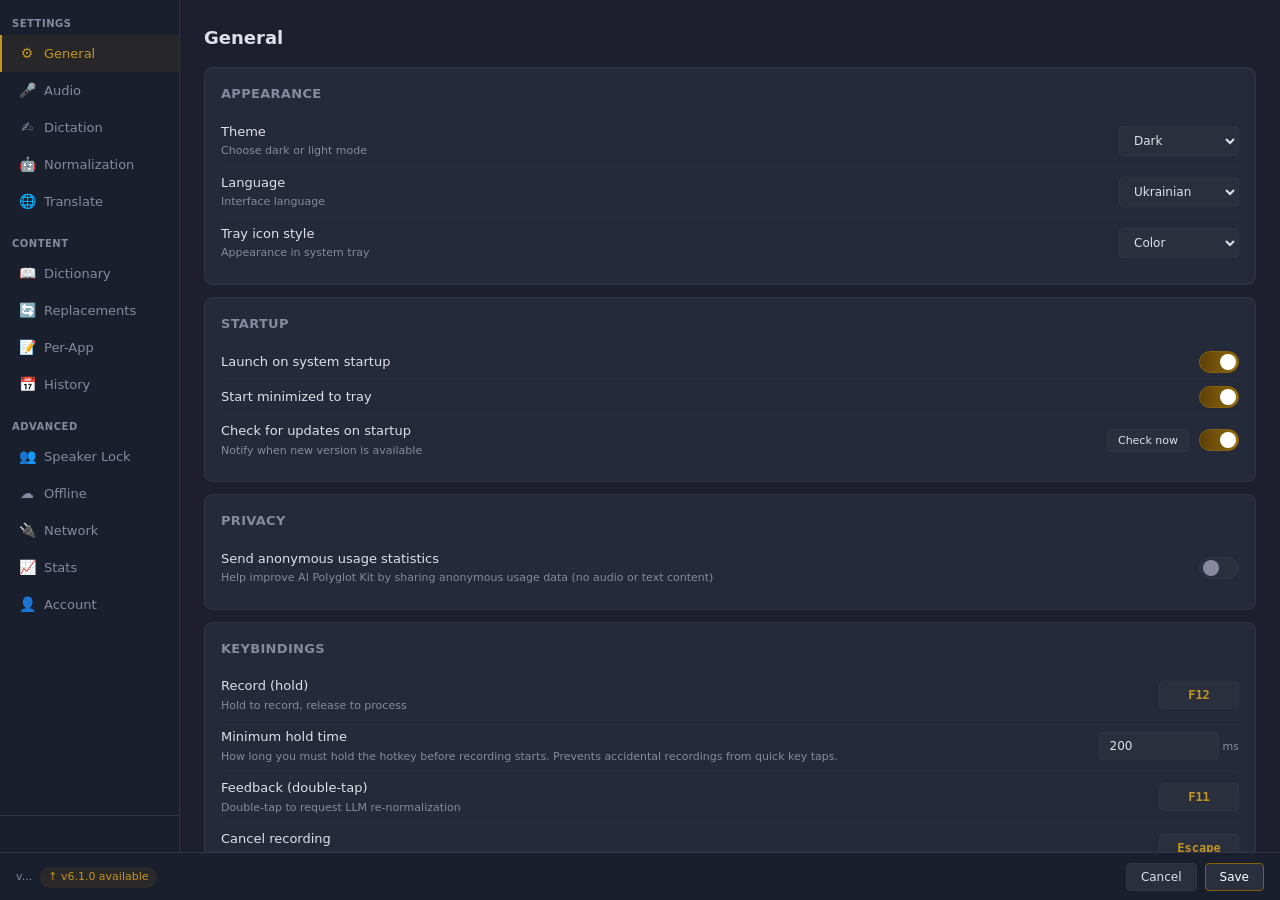
==== src/ui/web/index.html @ 506aab9a "fix: embed i18n translations directly in JS (no fetch needed) i18n-data.js loaded before app.js — tr" ====
<!DOCTYPE html>
<html lang="en" data-theme="dark">
<head>
<meta charset="UTF-8">
<meta name="viewport" content="width=device-width, initial-scale=1.0">
<title>AI Polyglot Kit v6.1 — Settings</title>
<link rel="stylesheet" href="css/styles.css">
</head>
<body>

<div id="app" class="window">
  <div class="main">
    <div class="sidebar">
      <div class="sidebar-section" data-i18n="nav.settings">Settings</div>
      <div class="sidebar-item active" data-page="general"><span class="sidebar-icon">&#9881;</span> <span data-i18n="nav.general">General</span></div>
      <div class="sidebar-item" data-page="audio"><span class="sidebar-icon">&#127908;</span> <span data-i18n="nav.audio">Audio</span></div>
      <div class="sidebar-item" data-page="dictation"><span class="sidebar-icon">&#9997;</span> <span data-i18n="nav.dictation">Dictation</span></div>
      <div class="sidebar-item" data-page="llm"><span class="sidebar-icon">&#129302;</span> <span data-i18n="nav.llm">Normalization</span></div>
      <div class="sidebar-item" data-page="translate"><span class="sidebar-icon">&#127760;</span> <span data-i18n="nav.translate">Translate</span></div>

      <div class="sidebar-section" data-i18n="nav.content">Content</div>
      <div class="sidebar-item" data-page="dictionary"><span class="sidebar-icon">&#128214;</span> <span data-i18n="nav.dictionary">Dictionary</span></div>
      <div class="sidebar-item" data-page="replacements"><span class="sidebar-icon">&#128260;</span> <span data-i18n="nav.replacements">Replacements</span></div>
      <div class="sidebar-item" data-page="instructions"><span class="sidebar-icon">&#128221;</span> <span data-i18n="nav.instructions">Per-App</span></div>
      <div class="sidebar-item" data-page="history"><span class="sidebar-icon">&#128197;</span> <span data-i18n="nav.history">History</span></div>

      <div class="sidebar-section" data-i18n="nav.advanced">Advanced</div>
      <div class="sidebar-item" data-page="speaker"><span class="sidebar-icon">&#128101;</span> <span data-i18n="nav.speaker">Speaker Lock</span></div>
      <div class="sidebar-item" data-page="offline"><span class="sidebar-icon">&#9729;</span> <span data-i18n="nav.offline">Offline</span></div>
      <div class="sidebar-item" data-page="network"><span class="sidebar-icon">&#128268;</span> <span data-i18n="nav.network">Network</span></div>
      <div class="sidebar-item" data-page="stats"><span class="sidebar-icon">&#128200;</span> <span data-i18n="nav.stats">Stats</span></div>
      <div class="sidebar-item" data-page="account"><span class="sidebar-icon">&#128100;</span> <span data-i18n="nav.account">Account</span></div>

      <div class="sidebar-bottom"></div>
    </div>

    <!-- ==================== GENERAL ==================== -->
    <div class="content active" id="page-general" data-page="general">
      <div class="page-title" data-i18n="page.general">General</div>
      <div class="card">
        <div class="card-title" data-i18n="general.appearance">Appearance</div>
        <div class="form-row">
          <div>
            <div class="form-label" data-i18n="general.theme">Theme</div>
            <div class="form-hint" data-i18n="general.theme.hint">Choose dark or light mode</div>
          </div>
          <select id="theme-select"><option value="dark" selected data-i18n="general.theme.dark">Dark</option><option value="light" data-i18n="general.theme.light">Light</option></select>
        </div>
        <div class="form-row">
          <div>
            <div class="form-label" data-i18n="general.language">Language</div>
            <div class="form-hint" data-i18n="general.language.hint">Interface language</div>
          </div>
          <select id="lang-select"><option value="en">English</option><option value="uk" selected>Ukrainian</option></select>
        </div>
        <div class="form-row">
          <div>
            <div class="form-label" data-i18n="general.trayIcon">Tray icon style</div>
            <div class="form-hint" data-i18n="general.trayIcon.hint">Appearance in system tray</div>
          </div>
          <select id="tray-style-select"><option selected data-i18n="general.trayIcon.color">Color</option><option data-i18n="general.trayIcon.mono">Monochrome</option></select>
        </div>
      </div>
      <div class="card">
        <div class="card-title" data-i18n="general.startup">Startup</div>
        <div class="form-row">
          <div class="form-label" data-i18n="general.autostart">Launch on system startup</div>
          <label class="toggle"><input type="checkbox" id="toggle-autostart" checked><span class="toggle-slider"></span></label>
        </div>
        <div class="form-row">
          <div class="form-label" data-i18n="general.startMinimized">Start minimized to tray</div>
          <label class="toggle"><input type="checkbox" id="toggle-start-minimized" checked><span class="toggle-slider"></span></label>
        </div>
        <div class="form-row">
          <div>
            <div class="form-label" data-i18n="general.checkUpdates">Check for updates on startup</div>
            <div class="form-hint" data-i18n="general.checkUpdates.hint">Notify when new version is available</div>
          </div>
          <div style="display:flex;align-items:center;gap:10px">
            <button class="btn btn-sm" id="btn-check-update-general" data-i18n="general.checkNow">Check now</button>
            <label class="toggle"><input type="checkbox" id="toggle-check-updates" checked><span class="toggle-slider"></span></label>
          </div>
        </div>
      </div>
      <div class="card">
        <div class="card-title" data-i18n="general.privacy">Privacy</div>
        <div class="form-row">
          <div>
            <div class="form-label" data-i18n="general.telemetry">Send anonymous usage statistics</div>
            <div class="form-hint" data-i18n="general.telemetry.hint">Help improve AI Polyglot Kit by sharing anonymous usage data (no audio or text content)</div>
          </div>
          <label class="toggle"><input type="checkbox" id="toggle-telemetry"><span class="toggle-slider"></span></label>
        </div>
      </div>
      <div class="card">
        <div class="card-title" data-i18n="general.keybindings">Keybindings</div>
        <div class="form-row">
          <div>
            <div class="form-label" data-i18n="general.hotkey.record">Record (hold)</div>
            <div class="form-hint" data-i18n="general.hotkey.record.hint">Hold to record, release to process</div>
          </div>
          <span class="hotkey-input" data-action="Record" id="hotkey-record">F12</span>
        </div>
        <div class="form-row">
          <div>
            <div class="form-label" data-i18n="general.hotkey.holdTime">Minimum hold time</div>
            <div class="form-hint" data-i18n="general.hotkey.holdTime.hint">How long you must hold the hotkey before recording starts. Prevents accidental recordings from quick key taps.</div>
          </div>
          <div style="display:flex;align-items:center;gap:4px">
            <input type="number" id="input-hold-time" value="200" min="50" max="500" step="50" style="width:70px">
            <span class="form-hint" data-i18n="unit.ms">ms</span>
          </div>
        </div>
        <div class="form-row">
          <div>
            <div class="form-label" data-i18n="general.hotkey.feedback">Feedback (double-tap)</div>
            <div class="form-hint" data-i18n="general.hotkey.feedback.hint">Double-tap to request LLM re-normalization</div>
          </div>
          <span class="hotkey-input" data-action="Feedback" id="hotkey-feedback">F11</span>
        </div>
        <div class="form-row">
          <div>
            <div class="form-label" data-i18n="general.hotkey.cancel">Cancel recording</div>
            <div class="form-hint" data-i18n="general.hotkey.cancel.hint">Abort current recording, discard audio</div>
          </div>
          <span class="hotkey-input" data-action="Cancel" id="hotkey-cancel">Escape</span>
        </div>
        <div class="form-row">
          <div>
            <div class="form-label" data-i18n="general.hotkey.pasteLast">Paste last transcript</div>
            <div class="form-hint" data-i18n="general.hotkey.pasteLast.hint">Insert last dictation at cursor</div>
          </div>
          <span class="hotkey-input" data-action="Paste Last" id="hotkey-paste-last">Ctrl+Shift+V</span>
        </div>
        <div class="form-row">
          <div>
            <div class="form-label" data-i18n="general.hotkey.translate">Translate (double-tap)</div>
            <div class="form-hint" data-i18n="general.hotkey.translate.hint">Double-tap to translate selected text or clipboard content</div>
          </div>
          <span class="hotkey-input" data-action="Translate" id="hotkey-translate">Ctrl+C</span>
        </div>
      </div>
      <div class="card">
        <div class="card-title" data-i18n="general.notifications">Notifications</div>
        <div class="form-row">
          <div class="form-label" data-i18n="general.soundFeedback">Show sound feedback on recognition</div>
          <label class="toggle"><input type="checkbox" id="toggle-sound-feedback" checked><span class="toggle-slider"></span></label>
        </div>
        <div class="form-row">
          <div class="form-label" data-i18n="general.showOverlay">Show recording overlay</div>
          <label class="toggle"><input type="checkbox" id="toggle-show-overlay" checked><span class="toggle-slider"></span></label>
        </div>
        <div class="form-row">
          <div>
            <div class="form-label" data-i18n="general.overlayPosition">Overlay position</div>
            <div class="form-hint" data-i18n="general.overlayPosition.hint">Where to show the recording pill</div>
          </div>
          <select id="overlay-position-select"><option data-i18n="general.overlay.topLeft">Top left</option><option data-i18n="general.overlay.topCenter">Top center</option><option selected data-i18n="general.overlay.topRight">Top right</option><option data-i18n="general.overlay.bottomLeft">Bottom left</option><option data-i18n="general.overlay.bottomCenter">Bottom center</option><option data-i18n="general.overlay.bottomRight">Bottom right</option></select>
        </div>
      </div>
    </div>

    <!-- ==================== AUDIO ==================== -->
    <div class="content" id="page-audio" data-page="audio">
      <div class="page-title" data-i18n="page.audio">Audio</div>
      <div class="card">
        <div class="card-title" data-i18n="audio.microphone">Microphone</div>
        <div class="form-row">
          <div>
            <div class="form-label" data-i18n="audio.inputDevice">Input Device</div>
            <div class="form-hint" data-i18n="audio.inputDevice.hint">Which microphone to use for voice dictation. If you have a USB headset or external mic, select it here for best quality. Built-in laptop mics work but may pick up more noise.</div>
          </div>
          <div style="display:flex;gap:8px;align-items:center;">
            <select id="mic-select" style="min-width:220px"><option>Jabra Link 370 (USB Audio)</option><option>Realtek HD Audio</option><option>Bluetooth Headset</option></select>
            <button class="btn btn-sm btn-primary" id="btn-test-mic"><span>&#9654;</span> <span class="btn-text" data-i18n="audio.test">Test</span></button>
            <button class="btn btn-sm" id="btn-refresh-mic" title="Refresh device list">&#8635;</button>
          </div>
        </div>
        <div class="rms-bar"><div class="rms-fill" id="rms-fill"></div></div>
        <div style="display:flex;justify-content:space-between;margin-top:4px">
          <span class="form-hint" data-i18n="audio.inputLevel.hint">Input level — speak normally, the bar should be in the middle range</span>
          <span class="form-hint" id="rms-db">-24 dB</span>
        </div>
        <div class="form-row" style="margin-top:8px">
          <div>
            <div class="form-label" data-i18n="audio.autoSwitch">Auto-switch to new devices</div>
            <div class="form-hint" data-i18n="audio.autoSwitch.hint">When you plug in a USB headset or connect Bluetooth headphones, automatically switch to them. Unplug — switch back to the previous device.</div>
          </div>
          <label class="toggle"><input type="checkbox" id="toggle-auto-switch" checked><span class="toggle-slider"></span></label>
        </div>
      </div>
      <div class="card">
        <div class="card-title" data-i18n="audio.backgroundAudio">Background Audio</div>
        <div class="form-row">
          <div>
            <div class="form-label" data-i18n="audio.ducking">Lower other apps during recording</div>
            <div class="form-hint" data-i18n="audio.ducking.hint">While you're dictating, automatically reduce volume of music, video calls, and other apps so your voice comes through cleaner. Volume returns to normal when you stop.</div>
          </div>
          <label class="toggle"><input type="checkbox" id="toggle-ducking"><span class="toggle-slider"></span></label>
        </div>
        <div class="form-row">
          <div>
            <div class="form-label" data-i18n="audio.duckingAmount">Reduction amount</div>
            <div class="form-hint" data-i18n="audio.duckingAmount.hint">How much to lower other apps' volume. 10% = barely noticeable, 80% = near silent. Choose what feels comfortable for you.</div>
          </div>
          <div style="display:flex;align-items:center;gap:8px">
            <input type="range" min="0" max="100" value="10" id="duck-slider">
            <span style="font-size:12px;color:var(--fg-secondary);min-width:30px" id="duck-value">10%</span>
          </div>
        </div>
      </div>
      <div class="card">
        <div class="card-title" data-i18n="audio.recording">Recording</div>
        <div class="form-row">
          <div>
            <div class="form-label" data-i18n="audio.quality">Audio quality</div>
            <div class="form-hint" data-i18n="audio.quality.hint">16 kHz is sufficient for speech recognition and uses less bandwidth. 48 kHz is studio quality — only needed if you plan to save recordings for other purposes.</div>
          </div>
          <select id="audio-quality-select"><option selected data-i18n="audio.quality.16k">16000 Hz (speech, recommended)</option><option data-i18n="audio.quality.48k">48000 Hz (high quality)</option></select>
        </div>
        <div class="form-row">
          <div>
            <div class="form-label" data-i18n="audio.saveRecordings">Save recordings</div>
            <div class="form-hint" data-i18n="audio.saveRecordings.hint">Keep audio files after recognition. Useful for debugging, training, or comparing what you said vs what was recognized.</div>
          </div>
          <label class="toggle"><input type="checkbox" id="toggle-save-recordings"><span class="toggle-slider"></span></label>
        </div>
        <div class="form-row">
          <div>
            <div class="form-label" data-i18n="audio.saveLocation">Save location</div>
            <div class="form-hint" data-i18n="audio.saveLocation.hint">Where to store recorded audio files</div>
          </div>
          <div style="display:flex;gap:8px;align-items:center">
            <input type="text" id="input-save-path" value="%APPDATA%\AI Polyglot Kit\recordings" style="min-width:250px" disabled>
            <button class="btn btn-sm" id="btn-browse-save" data-i18n="audio.browse">Browse</button>
          </div>
        </div>
        <div class="form-row">
          <div>
            <div class="form-label" data-i18n="audio.autoDelete">Auto-delete after</div>
            <div class="form-hint" data-i18n="audio.autoDelete.hint">Automatically remove old recordings to save disk space</div>
          </div>
          <select id="auto-delete-select"><option data-i18n="audio.autoDelete.never">Never</option><option data-i18n="audio.autoDelete.7d">7 days</option><option selected data-i18n="audio.autoDelete.30d">30 days</option><option data-i18n="audio.autoDelete.90d">90 days</option></select>
        </div>
      </div>
    </div>

    <!-- ==================== LLM ==================== -->
    <div class="content" id="page-llm" data-page="llm">
      <div class="page-title" data-i18n="page.llm">Text Normalization via LLM</div>
      <div class="card">
        <div class="card-title" data-i18n="llm.onlineProviders">Online Providers</div>
        <div class="form-hint" style="margin-bottom:4px" data-i18n="llm.onlineProviders.hint">Three providers in priority order. If #1 is unavailable, falls back to #2, then #3.</div>
        <div style="margin-bottom:12px"><a href="#" class="form-hint" style="color:var(--accent-highlight);text-decoration:underline;cursor:pointer;font-size:12px" data-open="modal-help-providers" data-i18n="llm.recommendedLink">Recommended services (GitHub README)</a></div>
      </div>
      <div class="card" style="border-left:3px solid var(--accent-highlight)">
        <div class="card-title" style="display:flex;align-items:center;gap:8px"><span class="badge" style="background:var(--accent-highlight);color:#000;font-size:10px;padding:2px 6px">1</span> <span class="form-label" style="font-size:inherit;margin:0;font-weight:inherit" data-i18n="provider">Provider</span></div>
        <div class="form-row">
          <div class="form-label" data-i18n="provider">Provider</div>
          <select id="llm-provider-1"><option selected>Groq</option><option>OpenAI</option><option>Anthropic</option><option>OpenRouter</option></select>
        </div>
        <div class="form-row">
          <div class="form-label" data-i18n="apiKey">API Key</div>
          <div style="display:flex;gap:8px;align-items:center">
            <input type="password" id="llm-key-1" value="gsk_xxxxxxxxxxxxxxxxxxxx" style="min-width:200px" class="api-key-field">
            <button class="btn btn-sm btn-toggle-key">&#128065;</button>
            <span class="badge badge-success" data-i18n="badge.valid">Valid</span>
          </div>
        </div>
        <div class="form-row">
          <div class="form-label" data-i18n="model">Model</div>
          <select id="llm-model-1"><option selected>llama-3.3-70b-versatile</option><option>llama-3.1-8b-instant</option><option>llama-3.2-3b-preview</option><option>mixtral-8x7b-32768</option></select>
        </div>
      </div>
      <div class="card" style="border-left:3px solid var(--fg-secondary)">
        <div class="card-title" style="display:flex;align-items:center;gap:8px"><span class="badge" style="background:var(--fg-secondary);color:#000;font-size:10px;padding:2px 6px">2</span> <span class="form-label" style="font-size:inherit;margin:0;font-weight:inherit" data-i18n="provider">Provider</span></div>
        <div class="form-row">
          <div class="form-label" data-i18n="provider">Provider</div>
          <select id="llm-provider-2"><option>Groq</option><option selected>OpenAI</option><option>Anthropic</option><option>OpenRouter</option></select>
        </div>
        <div class="form-row">
          <div class="form-label" data-i18n="apiKey">API Key</div>
          <div style="display:flex;gap:8px;align-items:center">
            <input type="password" id="llm-key-2" placeholder="sk-..." style="min-width:200px" class="api-key-field">
            <button class="btn btn-sm btn-toggle-key">&#128065;</button>
            <span class="badge badge-warning" data-i18n="badge.notSet">Not set</span>
          </div>
        </div>
      </div>
      <div class="card" style="border-left:3px solid var(--fg-secondary)">
        <div class="card-title" style="display:flex;align-items:center;gap:8px"><span class="badge" style="background:var(--fg-secondary);color:#000;font-size:10px;padding:2px 6px">3</span> <span class="form-label" style="font-size:inherit;margin:0;font-weight:inherit" data-i18n="provider">Provider</span></div>
        <div class="form-row">
          <div class="form-label" data-i18n="provider">Provider</div>
          <select id="llm-provider-3"><option>Groq</option><option>OpenAI</option><option selected>Anthropic</option><option>OpenRouter</option></select>
        </div>
        <div class="form-row">
          <div class="form-label" data-i18n="apiKey">API Key</div>
          <div style="display:flex;gap:8px;align-items:center">
            <input type="password" id="llm-key-3" placeholder="sk-ant-..." style="min-width:200px" class="api-key-field">
            <button class="btn btn-sm btn-toggle-key">&#128065;</button>
            <span class="badge badge-warning" data-i18n="badge.notSet">Not set</span>
          </div>
        </div>
      </div>
      <div class="card">
        <div class="card-title" data-i18n="llm.settings">LLM Settings</div>
        <div class="form-row">
          <div>
            <div class="form-label" data-i18n="llm.temperature">Temperature</div>
            <div class="form-hint" data-i18n="llm.temperature.hint">Lower = more consistent, higher = more creative</div>
          </div>
          <div style="display:flex;align-items:center;gap:8px">
            <input type="range" min="0" max="100" value="30" id="temp-slider">
            <span style="font-size:12px;color:var(--fg-secondary);min-width:30px" id="temp-value">0.3</span>
          </div>
        </div>
        <div class="form-row">
          <div>
            <div class="form-label" data-i18n="llm.maxTokens">Max tokens</div>
            <div class="form-hint" data-i18n="llm.maxTokens.hint">Maximum output length</div>
          </div>
          <input type="number" id="llm-max-tokens" value="1024" min="128" max="4096" step="128" style="min-width:80px">
        </div>
      </div>
      <div class="banner banner-warning" style="display:flex;gap:4px"><span>&#9888;</span><span class="form-hint" style="color:inherit;margin:0;font-size:inherit" data-i18n="llm.offlineWarning">No offline LLM model downloaded. Go to Settings → Offline to detect your system and download a model.</span></div>
      <div class="card" id="card-llm-offline" style="opacity:0.45;pointer-events:none">
        <div class="card-title" data-i18n="llm.offlineProvider">Offline Provider</div>
        <div class="form-hint" style="margin-bottom:12px" data-i18n="llm.offlineProvider.hint">Built-in lightweight model for text normalization without internet. Runs on CPU via llama.cpp (GGUF Q4 quantization).</div>
        <div class="form-row">
          <div class="form-label" data-i18n="model">Model</div>
          <select id="llm-offline-model"><option selected>Qwen2.5-1.5B (Q4, ~900 MB)</option><option>Qwen2.5-0.5B (Q4, ~400 MB)</option><option>SmolLM2-360M (Q4, ~250 MB)</option></select>
        </div>
        <div class="form-row">
          <div>
            <div class="form-label" data-i18n="llm.temperature">Temperature</div>
            <div class="form-hint" data-i18n="llm.offlineTemp.hint">Lower = more predictable normalization</div>
          </div>
          <div style="display:flex;align-items:center;gap:8px">
            <input type="range" min="0" max="100" value="10" id="llm-offline-temp-slider" style="width:120px">
            <span style="font-size:12px;color:var(--fg-secondary);min-width:30px" id="llm-offline-temp-value">0.1</span>
          </div>
        </div>
      </div>
      <div class="card">
        <div class="card-title" data-i18n="llm.features">Normalization Features</div>
        <div class="form-row">
          <div class="form-label" data-i18n="llm.enableNorm">Enable LLM text normalization</div>
          <label class="toggle"><input type="checkbox" id="toggle-llm-enable" checked><span class="toggle-slider"></span></label>
        </div>
        <div class="form-row">
          <div class="form-label" data-i18n="llm.addPunctuation">Add punctuation</div>
          <label class="toggle"><input type="checkbox" id="toggle-llm-punctuation" checked><span class="toggle-slider"></span></label>
        </div>
        <div class="form-row">
          <div class="form-label" data-i18n="llm.fixGrammar">Fix grammar</div>
          <label class="toggle"><input type="checkbox" id="toggle-llm-grammar" checked><span class="toggle-slider"></span></label>
        </div>
        <div class="form-row">
          <div class="form-label" data-i18n="llm.fixTerminology">Fix terminology</div>
          <label class="toggle"><input type="checkbox" id="toggle-llm-terminology" checked><span class="toggle-slider"></span></label>
        </div>
        <div class="form-row">
          <div class="form-label" data-i18n="llm.capitalize">Capitalize sentences</div>
          <label class="toggle"><input type="checkbox" id="toggle-llm-capitalize" checked><span class="toggle-slider"></span></label>
        </div>
        <div class="form-row">
          <div>
            <div class="form-label" data-i18n="llm.numberFormat">Number formatting</div>
            <div class="form-hint" data-i18n="llm.numberFormat.hint">Convert "twenty three" to "23"</div>
          </div>
          <label class="toggle"><input type="checkbox" id="toggle-llm-numbers" checked><span class="toggle-slider"></span></label>
        </div>
      </div>
      <div class="card">
        <div class="card-title" data-i18n="llm.feedbackLoop">Feedback Loop</div>
        <div class="form-row">
          <div>
            <div class="form-label" data-i18n="llm.feedbackMode">Feedback mode</div>
            <div class="form-hint" data-i18n="llm.feedbackMode.hint">What happens when you double-tap feedback key</div>
          </div>
          <select id="feedback-mode-select"><option selected data-i18n="llm.feedback.renorm">Re-normalize with stronger corrections</option><option data-i18n="llm.feedback.resend">Re-send to STT with different model</option><option data-i18n="llm.feedback.dialog">Show correction dialog</option></select>
        </div>
      </div>
    </div>

    <!-- ==================== DICTATION ==================== -->
    <div class="content" id="page-dictation" data-page="dictation">
      <div class="page-title" data-i18n="page.dictation">Dictation — Speech-to-Text</div>
      <div class="card">
        <div class="card-title" data-i18n="dictation.recMode">Recognition Mode</div>
        <div class="form-hint" style="margin-bottom:12px" data-i18n="dictation.recMode.hint">How the app recognizes your speech. Fallback mode tries online first, switches to offline automatically if unavailable or out of tokens.</div>
        <div style="display:flex;gap:8px">
          <label style="flex:1;display:flex;align-items:center;gap:8px;padding:10px 12px;background:var(--bg-input);border:2px solid var(--border);border-radius:var(--radius-card);opacity:0.45;cursor:not-allowed" title="Download offline models first (Settings → Offline)">
            <input type="radio" name="rec-mode" value="fallback" disabled> <div><div class="form-label" style="font-size:13px;margin:0" data-i18n="dictation.mode.fallback">Fallback</div><div class="form-hint" style="font-size:11px" data-i18n="dictation.mode.fallback.hint">Uses cloud, switches to offline if no internet or tokens run out</div></div>
          </label>
          <label style="flex:1;display:flex;align-items:center;gap:8px;padding:10px 12px;background:var(--bg-input);border:2px solid var(--accent-highlight);border-radius:var(--radius-card);cursor:pointer">
            <input type="radio" name="rec-mode" value="online" checked> <div><div class="form-label" style="font-size:13px;margin:0" data-i18n="dictation.mode.online">Online only</div><div class="form-hint" style="font-size:11px" data-i18n="dictation.mode.online.hint">Cloud API, best quality</div></div>
          </label>
          <label style="flex:1;display:flex;align-items:center;gap:8px;padding:10px 12px;background:var(--bg-input);border:2px solid var(--border);border-radius:var(--radius-card);opacity:0.45;cursor:not-allowed" title="Download offline models first (Settings → Offline)">
            <input type="radio" name="rec-mode" value="offline" disabled> <div><div class="form-label" style="font-size:13px;margin:0" data-i18n="dictation.mode.offline">Offline only</div><div class="form-hint" style="font-size:11px" data-i18n="dictation.mode.offline.hint">Built-in model, no internet needed</div></div>
          </label>
        </div>
        <div style="margin-top:8px;color:var(--warning);display:flex;gap:4px;font-size:12px"><span>&#9888;</span><span class="form-hint" style="color:inherit;margin:0" data-i18n="dictation.offlineWarning">Fallback and Offline modes require offline models. Download them in Settings → Offline.</span></div>
      </div>
      <div class="card">
        <div class="card-title" data-i18n="dictation.onlineProviders">Online Providers</div>
        <div class="form-hint" style="margin-bottom:4px" data-i18n="dictation.onlineProviders.hint">Three providers in priority order. If #1 is unavailable or out of tokens, falls back to #2, then #3.</div>
        <div style="margin-bottom:12px"><a href="#" class="form-hint" style="color:var(--accent-highlight);text-decoration:underline;cursor:pointer;font-size:12px" data-open="modal-help-providers" data-i18n="dictation.recommendedLink">Recommended services (GitHub README)</a></div>
        <div class="form-row" style="align-items:flex-start">
          <div>
            <div class="form-label" data-i18n="dictation.languages">Languages</div>
            <div class="form-hint" data-i18n="dictation.languages.hint">Select languages you speak. Multiple languages improve recognition accuracy when switching between them.</div>
          </div>
          <div style="display:flex;flex-wrap:wrap;gap:6px 12px" id="stt-languages">
            <label style="display:flex;align-items:center;gap:4px;font-size:12px;cursor:pointer"><input type="checkbox" checked> Українська</label>
            <label style="display:flex;align-items:center;gap:4px;font-size:12px;cursor:pointer"><input type="checkbox" checked> English</label>
            <label style="display:flex;align-items:center;gap:4px;font-size:12px;cursor:pointer"><input type="checkbox"> Русский</label>
            <label style="display:flex;align-items:center;gap:4px;font-size:12px;cursor:pointer"><input type="checkbox"> Deutsch</label>
            <label style="display:flex;align-items:center;gap:4px;font-size:12px;cursor:pointer"><input type="checkbox"> Français</label>
            <label style="display:flex;align-items:center;gap:4px;font-size:12px;cursor:pointer"><input type="checkbox"> Español</label>
            <label style="display:flex;align-items:center;gap:4px;font-size:12px;cursor:pointer"><input type="checkbox"> Polski</label>
          </div>
        </div>
      </div>
      <div class="card" style="border-left:3px solid var(--accent-highlight)">
        <div class="card-title" style="display:flex;align-items:center;gap:8px"><span class="badge" style="background:var(--accent-highlight);color:#000;font-size:10px;padding:2px 6px">1</span> <span class="form-label" style="font-size:inherit;margin:0;font-weight:inherit" data-i18n="provider">Provider</span></div>
        <div class="form-row">
          <div class="form-label" data-i18n="provider">Provider</div>
          <select id="stt-provider-1"><option selected>AssemblyAI</option><option>Deepgram</option><option>OpenAI</option><option>Google Cloud STT</option><option>Groq</option></select>
        </div>
        <div class="form-row">
          <div class="form-label" data-i18n="apiKey">API Key</div>
          <div style="display:flex;gap:8px;align-items:center">
            <input type="password" id="stt-key-1" value="gsk_xxxxxxxxxxxxxxxxxxxx" style="min-width:200px" class="api-key-field">
            <button class="btn btn-sm btn-toggle-key">&#128065;</button>
            <span class="badge badge-success" data-i18n="badge.valid">Valid</span>
          </div>
        </div>
        <div class="form-row">
          <div>
            <div class="form-label" data-i18n="baseUrl">Base URL</div>
            <div class="form-hint" data-i18n="baseUrl.hint">Override for self-hosted or proxy endpoints</div>
          </div>
          <input type="url" id="stt-url-1" placeholder="https://api.groq.com/openai/v1" style="min-width:240px">
        </div>
        <div class="form-row">
          <div class="form-label" data-i18n="model">Model</div>
          <select id="stt-model-1"><option selected>whisper-large-v3-turbo</option><option>whisper-large-v3</option><option>distil-whisper-large-v3-en</option></select>
        </div>
      </div>
      <div class="card" style="border-left:3px solid var(--fg-secondary)">
        <div class="card-title" style="display:flex;align-items:center;gap:8px"><span class="badge" style="background:var(--fg-secondary);color:#000;font-size:10px;padding:2px 6px">2</span> <span class="form-label" style="font-size:inherit;margin:0;font-weight:inherit" data-i18n="provider">Provider</span></div>
        <div class="form-row">
          <div class="form-label" data-i18n="provider">Provider</div>
          <select id="stt-provider-2"><option>AssemblyAI</option><option selected>Deepgram</option><option>OpenAI</option><option>Google Cloud STT</option><option>Groq</option></select>
        </div>
        <div class="form-row">
          <div class="form-label" data-i18n="apiKey">API Key</div>
          <div style="display:flex;gap:8px;align-items:center">
            <input type="password" id="stt-key-2" placeholder="sk-..." style="min-width:200px" class="api-key-field">
            <button class="btn btn-sm btn-toggle-key">&#128065;</button>
            <span class="badge badge-warning" data-i18n="badge.notSet">Not set</span>
          </div>
        </div>
        <div class="form-row">
          <div>
            <div class="form-label" data-i18n="baseUrl">Base URL</div>
            <div class="form-hint" data-i18n="baseUrl.hint">Override for self-hosted or proxy endpoints</div>
          </div>
          <input type="url" id="stt-url-2" placeholder="https://api.openai.com/v1" style="min-width:240px">
        </div>
        <div class="form-row">
          <div class="form-label" data-i18n="model">Model</div>
          <select id="stt-model-2"><option selected>whisper-1</option></select>
        </div>
      </div>
      <div class="card" style="border-left:3px solid var(--fg-secondary)">
        <div class="card-title" style="display:flex;align-items:center;gap:8px"><span class="badge" style="background:var(--fg-secondary);color:#000;font-size:10px;padding:2px 6px">3</span> <span class="form-label" style="font-size:inherit;margin:0;font-weight:inherit" data-i18n="provider">Provider</span></div>
        <div class="form-row">
          <div class="form-label" data-i18n="provider">Provider</div>
          <select id="stt-provider-3"><option>AssemblyAI</option><option>Deepgram</option><option selected>OpenAI</option><option>Google Cloud STT</option><option>Groq</option></select>
        </div>
        <div class="form-row">
          <div class="form-label" data-i18n="apiKey">API Key</div>
          <div style="display:flex;gap:8px;align-items:center">
            <input type="password" id="stt-key-3" placeholder="Enter key..." style="min-width:200px" class="api-key-field">
            <button class="btn btn-sm btn-toggle-key">&#128065;</button>
            <span class="badge badge-warning" data-i18n="badge.notSet">Not set</span>
          </div>
        </div>
        <div class="form-row">
          <div>
            <div class="form-label" data-i18n="baseUrl">Base URL</div>
            <div class="form-hint" data-i18n="baseUrl.hint">Override for self-hosted or proxy endpoints</div>
          </div>
          <input type="url" id="stt-url-3" placeholder="https://api.deepgram.com/v1" style="min-width:240px">
        </div>
        <div class="form-row">
          <div class="form-label" data-i18n="model">Model</div>
          <select id="stt-model-3"><option selected>nova-2</option></select>
        </div>
      </div>
      <div class="banner banner-warning" style="display:flex;gap:4px"><span>&#9888;</span><span class="form-hint" style="color:inherit;margin:0;font-size:inherit" data-i18n="dictation.offlineSTTWarning">No offline STT model downloaded. Go to Settings → Offline to detect your system and download a model.</span></div>
      <div class="card" id="card-stt-offline" style="opacity:0.45;pointer-events:none">
        <div class="card-title" data-i18n="dictation.offlineProvider">Offline Provider</div>
        <div class="form-hint" style="margin-bottom:12px" data-i18n="dictation.offlineProvider.hint">Built-in Whisper Large V3 Turbo model (809M parameters). Optimized for CPU with int8 quantization via CTranslate2. No internet required.</div>
        <div class="form-row" style="align-items:flex-start">
          <div>
            <div class="form-label" data-i18n="dictation.languages">Languages</div>
            <div class="form-hint" data-i18n="dictation.offlineLanguages.hint">Same as online providers. Multiple languages help when you switch between them mid-speech.</div>
          </div>
          <div style="display:flex;flex-wrap:wrap;gap:6px 12px" id="stt-offline-languages">
            <label style="display:flex;align-items:center;gap:4px;font-size:12px;cursor:pointer"><input type="checkbox" checked> Українська</label>
            <label style="display:flex;align-items:center;gap:4px;font-size:12px;cursor:pointer"><input type="checkbox" checked> English</label>
            <label style="display:flex;align-items:center;gap:4px;font-size:12px;cursor:pointer"><input type="checkbox"> Русский</label>
            <label style="display:flex;align-items:center;gap:4px;font-size:12px;cursor:pointer"><input type="checkbox"> Deutsch</label>
            <label style="display:flex;align-items:center;gap:4px;font-size:12px;cursor:pointer"><input type="checkbox"> Français</label>
            <label style="display:flex;align-items:center;gap:4px;font-size:12px;cursor:pointer"><input type="checkbox"> Español</label>
            <label style="display:flex;align-items:center;gap:4px;font-size:12px;cursor:pointer"><input type="checkbox"> Polski</label>
          </div>
        </div>
        <div class="form-row">
          <div>
            <div class="form-label" data-i18n="dictation.cpuUsage">CPU usage</div>
            <div class="form-hint" data-i18n="dictation.cpuUsage.hint">How much of your processor to dedicate to speech recognition</div>
          </div>
          <div style="display:flex;flex-direction:column;gap:4px;min-width:200px">
            <div style="display:flex;align-items:center;gap:8px">
              <input type="range" min="0" max="4" value="4" id="cpu-slider" style="width:160px">
              <span class="form-label" style="font-size:12px;margin:0;min-width:90px" id="cpu-value" data-i18n="slider.maximum">Maximum</span>
            </div>
            <div style="display:flex;justify-content:space-between;font-size:9px;color:var(--fg-secondary);padding:0 2px;width:160px">
              <span class="form-hint" style="font-size:inherit;margin:0" data-i18n="slider.low">Low</span><span class="form-hint" style="font-size:inherit;margin:0" data-i18n="slider.fullPower">Full power</span>
            </div>
          </div>
        </div>
        <div class="form-row">
          <div>
            <div class="form-label" data-i18n="dictation.accuracy">Recognition accuracy</div>
            <div class="form-hint" data-i18n="dictation.accuracy.hint">Higher accuracy takes more time. "Good" is enough for most cases.</div>
          </div>
          <div style="display:flex;flex-direction:column;gap:4px;min-width:200px">
            <div style="display:flex;align-items:center;gap:8px">
              <input type="range" min="0" max="4" value="2" id="beam-slider" style="width:160px">
              <span class="form-label" style="font-size:12px;margin:0;min-width:90px" id="beam-value" data-i18n="slider.good">Good</span>
            </div>
            <div style="display:flex;justify-content:space-between;font-size:9px;color:var(--fg-secondary);padding:0 2px;width:160px">
              <span class="form-hint" style="font-size:inherit;margin:0" data-i18n="slider.fast">Fast</span><span class="form-hint" style="font-size:inherit;margin:0" data-i18n="slider.best">Best</span>
            </div>
          </div>
        </div>
        <div class="form-row">
          <div>
            <div class="form-label" data-i18n="dictation.creativity">Creativity</div>
            <div class="form-hint" data-i18n="dictation.creativity.hint">Low = stable, predictable results. Increase if the model struggles with accents or unusual speech.</div>
          </div>
          <div style="display:flex;flex-direction:column;gap:4px;min-width:200px">
            <div style="display:flex;align-items:center;gap:8px">
              <input type="range" min="0" max="4" value="1" id="whisper-temp-slider" style="width:160px">
              <span class="form-label" style="font-size:12px;margin:0;min-width:90px" id="whisper-temp-value" data-i18n="slider.low">Low</span>
            </div>
            <div style="display:flex;justify-content:space-between;font-size:9px;color:var(--fg-secondary);padding:0 2px;width:160px">
              <span class="form-hint" style="font-size:inherit;margin:0" data-i18n="slider.stable">Stable</span><span class="form-hint" style="font-size:inherit;margin:0" data-i18n="slider.creative">Creative</span>
            </div>
          </div>
        </div>
      </div>
      <div class="card">
        <div class="card-title" data-i18n="dictation.audioProcessing">Audio Processing</div>
        <div class="form-row">
          <div>
            <div class="form-label" data-i18n="dictation.noiseSuppression">Noise suppression (RNNoise)</div>
            <div class="form-hint" data-i18n="dictation.noiseSuppression.hint">Removes background noise — keyboard typing, fan hum, air conditioning. Recommended on for all environments. Uses a small neural network, no noticeable CPU impact.</div>
          </div>
          <label class="toggle"><input type="checkbox" id="toggle-rnnoise" checked><span class="toggle-slider"></span></label>
        </div>
        <div class="form-row">
          <div>
            <div class="form-label" data-i18n="dictation.agc">Auto volume leveling (AGC)</div>
            <div class="form-hint" data-i18n="dictation.agc.hint">Automatically adjusts your microphone volume so you're always heard clearly — whether you speak quietly or loudly, close or far from the mic. The target level below controls how loud the output should be.</div>
          </div>
          <label class="toggle"><input type="checkbox" id="toggle-agc" checked><span class="toggle-slider"></span></label>
        </div>
        <div class="form-row">
          <div>
            <div class="form-label" data-i18n="dictation.targetVolume">Target volume level</div>
            <div class="form-hint" data-i18n="dictation.targetVolume.hint">How loud your voice should be after auto-leveling. "Clear voice" works for most people.</div>
          </div>
          <div style="display:flex;flex-direction:column;gap:4px;min-width:200px">
            <div style="display:flex;align-items:center;gap:8px">
              <input type="range" min="0" max="4" value="2" id="rms-slider" style="width:160px">
              <span style="font-size:12px;font-weight:600;color:var(--accent-highlight);min-width:90px" id="rms-value" data-i18n="slider.clearVoice">Clear voice</span>
            </div>
            <div style="display:flex;justify-content:space-between;font-size:9px;color:var(--fg-secondary);padding:0 2px;width:160px">
              <span class="form-hint" style="font-size:inherit;margin:0" data-i18n="slider.quiet">Quiet</span><span class="form-hint" style="font-size:inherit;margin:0" data-i18n="slider.loud">Loud</span>
            </div>
          </div>
        </div>
        <div class="form-row">
          <div>
            <div class="form-label" data-i18n="dictation.vadSensitivity">Voice detection sensitivity</div>
            <div class="form-hint" data-i18n="dictation.vadSensitivity.hint">Controls how aggressively the app detects when you stop talking. Lower = more sensitive, catches soft speech but may include background noise. Higher = stricter, cleanly cuts silence but may trim quiet endings. Level 2 works well for most people.</div>
          </div>
          <select id="vad-select"><option data-i18n="dictation.vad.0">0 — Very sensitive (catches quiet speech)</option><option data-i18n="dictation.vad.1">1 — Sensitive</option><option selected data-i18n="dictation.vad.2">2 — Balanced (recommended)</option><option data-i18n="dictation.vad.3">3 — Strict (clean cuts, may trim quiet endings)</option></select>
        </div>
      </div>
      <div class="card">
        <div class="card-title" data-i18n="dictation.contextFormatting">Context-Aware Formatting</div>
        <div class="form-row">
          <div>
            <div class="form-label" data-i18n="dictation.adaptStyle">Adapt style to active app</div>
            <div class="form-hint" data-i18n="dictation.adaptStyle.hint">Casual in Slack, formal in Word, technical in VS Code</div>
          </div>
          <label class="toggle"><input type="checkbox" id="toggle-context-style" checked><span class="toggle-slider"></span></label>
        </div>
        <div class="form-row">
          <div>
            <div class="form-label" data-i18n="dictation.defaultStyle">Default style</div>
            <div class="form-hint" data-i18n="dictation.defaultStyle.hint">Used for apps without a specific style</div>
          </div>
          <select id="default-style-select"><option selected data-i18n="style.neutral">Neutral</option><option data-i18n="style.casual">Casual</option><option data-i18n="style.formal">Formal</option><option data-i18n="style.technical">Technical</option></select>
        </div>
      </div>
      <div class="card">
        <div class="card-title" data-i18n="dictation.appStyles">App Styles</div>
        <div class="form-hint" style="margin-bottom:12px" data-i18n="dictation.appStyles.hint">Configure dictation style per application</div>
        <table class="table" id="app-styles-table">
          <thead><tr><th data-i18n="dictation.col.app">Application</th><th data-i18n="dictation.col.style">Style</th><th data-i18n="dictation.col.injection">Injection</th><th></th></tr></thead>
          <tbody>
            <tr><td><span style="font-size:14px">&#128172;</span> slack.exe</td><td><select style="min-width:100px"><option selected data-i18n="style.casual">Casual</option><option data-i18n="style.formal">Formal</option><option data-i18n="style.technical">Technical</option><option data-i18n="style.email">Email</option></select></td><td><select style="min-width:100px"><option selected data-i18n="injection.keyboard">Keyboard</option><option data-i18n="injection.clipboard">Clipboard</option></select></td><td><button class="btn btn-sm btn-danger">&#10005;</button></td></tr>
            <tr><td><span style="font-size:14px">&#128187;</span> code.exe</td><td><select style="min-width:100px"><option data-i18n="style.casual">Casual</option><option data-i18n="style.formal">Formal</option><option selected data-i18n="style.technical">Technical</option><option data-i18n="style.email">Email</option></select></td><td><select style="min-width:100px"><option selected data-i18n="injection.keyboard">Keyboard</option><option data-i18n="injection.clipboard">Clipboard</option></select></td><td><button class="btn btn-sm btn-danger">&#10005;</button></td></tr>
            <tr><td><span style="font-size:14px">&#128231;</span> outlook.exe</td><td><select style="min-width:100px"><option data-i18n="style.casual">Casual</option><option data-i18n="style.formal">Formal</option><option data-i18n="style.technical">Technical</option><option selected data-i18n="style.email">Email</option></select></td><td><select style="min-width:100px"><option data-i18n="injection.keyboard">Keyboard</option><option selected data-i18n="injection.clipboard">Clipboard</option></select></td><td><button class="btn btn-sm btn-danger">&#10005;</button></td></tr>
            <tr><td><span style="font-size:14px">&#128196;</span> WINWORD.EXE</td><td><select style="min-width:100px"><option data-i18n="style.casual">Casual</option><option selected data-i18n="style.formal">Formal</option><option data-i18n="style.technical">Technical</option><option data-i18n="style.email">Email</option></select></td><td><select style="min-width:100px"><option selected data-i18n="injection.keyboard">Keyboard</option><option data-i18n="injection.clipboard">Clipboard</option></select></td><td><button class="btn btn-sm btn-danger">&#10005;</button></td></tr>
            <tr><td><span style="font-size:14px">&#128421;</span> WindowsTerminal.exe</td><td><select style="min-width:100px"><option data-i18n="style.casual">Casual</option><option data-i18n="style.formal">Formal</option><option selected data-i18n="style.technical">Technical</option><option data-i18n="style.email">Email</option></select></td><td><select style="min-width:100px"><option selected data-i18n="injection.keyboard">Keyboard</option><option data-i18n="injection.clipboard">Clipboard</option></select></td><td><button class="btn btn-sm btn-danger">&#10005;</button></td></tr>
          </tbody>
        </table>
        <div style="margin-top:8px"><button class="btn btn-sm btn-primary" id="btn-add-app" data-i18n="dictation.addApp">+ Add Application</button></div>
      </div>
      <div class="card">
        <div class="card-title" data-i18n="dictation.textInjection">Text Injection</div>
        <div class="form-row">
          <div>
            <div class="form-label" data-i18n="dictation.defaultInjection">Default injection method</div>
            <div class="form-hint" data-i18n="dictation.defaultInjection.hint">How text is typed into the target app</div>
          </div>
          <select id="injection-method-select"><option selected data-i18n="injection.sendInput">Keyboard simulation (SendInput)</option><option data-i18n="injection.clipboard">Clipboard paste (Ctrl+V)</option><option data-i18n="injection.uiAutomation">UI Automation (SetValue)</option></select>
        </div>
        <div class="form-row">
          <div class="form-label" data-i18n="dictation.fallbackClipboard">Auto-fallback to clipboard on failure</div>
          <label class="toggle"><input type="checkbox" id="toggle-fallback-clipboard" checked><span class="toggle-slider"></span></label>
        </div>
        <div class="form-row">
          <div>
            <div class="form-label" data-i18n="dictation.typingSpeed">Typing speed</div>
            <div class="form-hint" data-i18n="dictation.typingSpeed.hint">Delay between keystrokes (0 = instant)</div>
          </div>
          <div style="display:flex;align-items:center;gap:4px">
            <input type="number" id="input-typing-speed" value="0" min="0" max="50" step="5" style="width:60px">
            <span class="form-hint" data-i18n="unit.ms">ms</span>
          </div>
        </div>
      </div>
      <div class="card">
        <div class="card-title" data-i18n="dictation.terminalSafety">Terminal Safety</div>
        <div class="form-row">
          <div>
            <div class="form-label" data-i18n="dictation.sanitizeTerminal">Sanitize terminal input</div>
            <div class="form-hint" data-i18n="dictation.sanitizeTerminal.hint">Strip shell metacharacters (|, &amp;, ;, $(), etc.)</div>
          </div>
          <label class="toggle"><input type="checkbox" id="toggle-sanitize-terminal" checked><span class="toggle-slider"></span></label>
        </div>
        <div class="form-row">
          <div>
            <div class="form-label" data-i18n="dictation.confirmMultiline">Confirm multi-line in terminal</div>
            <div class="form-hint" data-i18n="dictation.confirmMultiline.hint">Show confirmation dialog before pasting multi-line text</div>
          </div>
          <label class="toggle"><input type="checkbox" id="toggle-confirm-multiline" checked><span class="toggle-slider"></span></label>
        </div>
      </div>
    </div>

    <!-- ==================== DICTIONARY ==================== -->
    <div class="content" id="page-dictionary" data-page="dictionary">
      <div class="page-title" data-i18n="page.dictionary">Dictionary</div>
      <div class="banner banner-info" style="display:flex;gap:4px"><span>&#9889;</span><span class="form-hint" style="color:inherit;margin:0;font-size:inherit" data-i18n="dictionary.infoBanner">Most words are learned automatically from your corrections (double-tap feedback). Add terms here only if the app hasn't learned them yet.</span></div>
      <div class="card">
        <div class="card-title" data-i18n="dictionary.statistics">Statistics</div>
        <div style="display:flex;gap:16px;margin-bottom:4px">
          <div style="flex:1;background:var(--bg-input);border-radius:var(--radius-card);padding:10px 12px;text-align:center">
            <div style="font-size:24px;font-weight:700;color:var(--accent-highlight)" id="dict-total-count">1,247</div>
            <div class="form-hint" style="font-size:11px" data-i18n="dictionary.totalTerms">Total terms</div>
          </div>
          <div style="flex:1;background:var(--bg-input);border-radius:var(--radius-card);padding:10px 12px;text-align:center">
            <div style="font-size:24px;font-weight:700;color:var(--success)" id="dict-auto-count">1,203</div>
            <div class="form-hint" style="font-size:11px" data-i18n="dictionary.autoLearned">Auto-learned</div>
          </div>
          <div style="flex:1;background:var(--bg-input);border-radius:var(--radius-card);padding:10px 12px;text-align:center">
            <div style="font-size:24px;font-weight:700;color:var(--fg-primary)" id="dict-manual-count">44</div>
            <div class="form-hint" style="font-size:11px" data-i18n="dictionary.addedManually">Added manually</div>
          </div>
        </div>
      </div>
      <div class="card">
        <div class="card-title" data-i18n="dictionary.addTerm">Add Term</div>
        <div class="form-hint" style="margin-bottom:8px" data-i18n="dictionary.addTerm.hint">Specialized terms, names, abbreviations that the model doesn't recognize correctly.</div>
        <div style="display:flex;gap:8px">
          <input type="text" id="dict-input" placeholder="e.g. PyWebView, CTranslate2..." style="flex:1">
          <button class="btn btn-primary btn-sm" id="btn-add-dict" data-i18n="dictionary.add">Add</button>
        </div>
      </div>
      <div class="card">
        <div class="card-title" data-i18n="dictionary.search">Search</div>
        <div style="display:flex;gap:8px;margin-bottom:12px">
          <input type="text" id="dict-search" placeholder="Search dictionary..." style="flex:1">
        </div>
        <div id="dict-list" style="background:var(--bg-input);border-radius:var(--radius-input);max-height:200px;overflow-y:auto">
          <div class="form-row dict-item" style="padding:6px 12px"><span>PyWebView</span><span class="badge badge-info" style="margin-left:8px;font-size:9px" data-i18n="dictionary.manual">manual</span><button class="btn btn-sm btn-danger dict-del" style="margin-left:auto">&#10005;</button></div>
          <div class="form-row dict-item" style="padding:6px 12px"><span>PyAudio</span><span class="badge badge-info" style="margin-left:8px;font-size:9px" data-i18n="dictionary.manual">manual</span><button class="btn btn-sm btn-danger dict-del" style="margin-left:auto">&#10005;</button></div>
          <div class="form-row dict-item" style="padding:6px 12px"><span>pycaw</span><span class="badge" style="margin-left:8px;font-size:9px;background:rgba(76,175,80,0.15);color:var(--success)" data-i18n="dictionary.auto">auto</span><button class="btn btn-sm btn-danger dict-del" style="margin-left:auto">&#10005;</button></div>
        </div>
        <div class="form-hint" style="margin-top:6px" data-i18n="dictionary.showingResults">Showing 3 results for "py"</div>
      </div>
      <div class="card">
        <div class="card-title" data-i18n="dictionary.importExport">Import / Export</div>
        <div style="display:flex;gap:8px">
          <button class="btn btn-sm" id="btn-import-dict" data-i18n="dictionary.import">Import</button>
          <button class="btn btn-sm" id="btn-export-dict" data-i18n="dictionary.export">Export</button>
        </div>
        <div class="form-hint" style="margin-top:6px" data-i18n="dictionary.importExport.hint">Import from .txt (one word per line) or .json. Export as .json.</div>
      </div>
    </div>

    <!-- ==================== REPLACEMENTS ==================== -->
    <div class="content" id="page-replacements" data-page="replacements">
      <div class="page-title" data-i18n="page.replacements">Text Replacements</div>
      <div class="banner banner-info" style="display:flex;gap:4px"><span>&#128161;</span><span class="form-hint" style="color:inherit;margin:0;font-size:inherit" data-i18n="replacements.infoBanner">Replacements run BEFORE LLM normalization. Fuzzy tolerance scales with phrase length (0 for &lt;5 chars, 1 for 5-10, 2 for 11+).</span></div>
      <div class="card">
        <div class="card-title" data-i18n="replacements.voiceMacros">Voice Macros</div>
        <div class="form-hint" style="margin-bottom:12px" data-i18n="replacements.voiceMacros.hint">Say the trigger phrase to auto-replace with text. Searched as substring within full transcript.</div>
        <div style="display:flex;gap:8px;margin-bottom:12px">
          <input type="text" id="repl-search" placeholder="Search replacements..." style="flex:1">
        </div>
        <table class="table" id="replacements-table">
          <thead><tr><th data-i18n="replacements.col.trigger">Trigger</th><th data-i18n="replacements.col.replacement">Replacement</th><th data-i18n="replacements.col.match">Match</th><th data-i18n="replacements.col.enc">Enc.</th><th></th></tr></thead>
          <tbody>
            <tr><td style="color:var(--accent-highlight);font-weight:500">"my email"</td><td>dmitry@example.com</td><td><span class="badge badge-info" data-i18n="replacements.fuzzy">Fuzzy</span></td><td><span class="badge badge-warning">&#128274;</span></td><td style="white-space:nowrap"><button class="btn btn-sm btn-edit-repl" data-trigger="my email" data-text="dmitry@example.com" data-mode="fuzzy" data-sensitive="true" data-i18n="replacements.edit">Edit</button> <button class="btn btn-sm btn-danger">&#10005;</button></td></tr>
            <tr><td style="color:var(--accent-highlight);font-weight:500">"office address"</td><td>Khreshchatyk 22, office 301</td><td><span class="badge badge-info" data-i18n="replacements.fuzzy">Fuzzy</span></td><td></td><td style="white-space:nowrap"><button class="btn btn-sm btn-edit-repl" data-trigger="office address" data-text="Khreshchatyk 22, office 301" data-mode="fuzzy" data-sensitive="false" data-i18n="replacements.edit">Edit</button> <button class="btn btn-sm btn-danger">&#10005;</button></td></tr>
            <tr><td style="color:var(--accent-highlight);font-weight:500">"meeting link"</td><td style="max-width:200px;overflow:hidden;text-overflow:ellipsis;white-space:nowrap">https://meet.google.com/abc-defg-hij</td><td><span class="badge badge-info" data-i18n="replacements.fuzzy">Fuzzy</span></td><td></td><td style="white-space:nowrap"><button class="btn btn-sm btn-edit-repl" data-trigger="meeting link" data-text="https://meet.google.com/abc-defg-hij" data-mode="fuzzy" data-sensitive="false" data-i18n="replacements.edit">Edit</button> <button class="btn btn-sm btn-danger">&#10005;</button></td></tr>
            <tr><td style="color:var(--accent-highlight);font-weight:500">"signature"</td><td style="white-space:pre-line;font-size:11px">Regards,&#10;Dmitry Ivanov&#10;Senior Engineer</td><td><span class="badge badge-warning" data-i18n="replacements.strict">Strict</span></td><td></td><td style="white-space:nowrap"><button class="btn btn-sm btn-edit-repl" data-trigger="signature" data-text="Regards,&#10;Dmitry Ivanov&#10;Senior Engineer" data-mode="strict" data-sensitive="false" data-i18n="replacements.edit">Edit</button> <button class="btn btn-sm btn-danger">&#10005;</button></td></tr>
            <tr><td style="color:var(--accent-highlight);font-weight:500">"phone"</td><td>+380 50 123 4567</td><td><span class="badge badge-info" data-i18n="replacements.fuzzy">Fuzzy</span></td><td><span class="badge badge-warning">&#128274;</span></td><td style="white-space:nowrap"><button class="btn btn-sm btn-edit-repl" data-trigger="phone" data-text="+380 50 123 4567" data-mode="fuzzy" data-sensitive="true" data-i18n="replacements.edit">Edit</button> <button class="btn btn-sm btn-danger">&#10005;</button></td></tr>
          </tbody>
        </table>
        <div style="margin-top:12px;display:flex;gap:8px">
          <button class="btn btn-primary btn-sm" id="btn-add-repl" data-i18n="replacements.addRepl">+ Add Replacement</button>
          <button class="btn btn-sm" id="btn-import-repl" data-i18n="dictionary.import">Import</button>
          <button class="btn btn-sm" id="btn-export-repl" data-i18n="dictionary.export">Export</button>
        </div>
        <div style="margin-top:8px;display:flex;gap:4px"><span class="form-hint" style="margin:0" data-i18n="replacements.count">5 replacements</span><span class="form-hint" style="margin:0">&middot;</span><span class="form-hint" style="margin:0" data-i18n="replacements.sensitiveCount">2 sensitive (DPAPI encrypted)</span></div>
      </div>
    </div>

    <!-- ==================== INSTRUCTIONS ==================== -->
    <div class="content" id="page-instructions" data-page="instructions">
      <div class="page-title" data-i18n="page.instructions">Per-App Instructions</div>
      <div class="banner banner-info" style="display:flex;gap:4px"><span>&#128161;</span><span class="form-hint" style="color:inherit;margin:0;font-size:inherit" data-i18n="instructions.infoBanner">Per-app instructions are sent to the LLM together with the dictation. They override global normalization settings for the selected app.</span></div>

      <!-- Presets -->
      <div class="card">
        <div class="card-title" data-i18n="instructions.presets">Presets</div>
        <div class="form-hint" style="margin-bottom:12px" data-i18n="instructions.presets.hint">Built-in scripts. Assign them to apps below or use as a base for custom scripts.</div>
        <div style="display:flex;flex-direction:column;gap:6px">
          <div style="display:flex;align-items:center;gap:12px;padding:10px 12px;background:var(--bg-input);border-radius:var(--radius-card)">
            <span style="font-size:18px">&#128172;</span>
            <div style="flex:1">
              <div class="form-label" style="margin:0" data-i18n="instructions.preset.messenger">Messenger</div>
              <div class="form-hint" data-i18n="instructions.preset.messenger.hint">Informal style, no caps at start, minimal punctuation, emoji-friendly</div>
            </div>
            <span class="badge badge-info" data-i18n="instructions.builtIn">Built-in</span>
          </div>
          <div style="display:flex;align-items:center;gap:12px;padding:10px 12px;background:var(--bg-input);border-radius:var(--radius-card)">
            <span style="font-size:18px">&#128231;</span>
            <div style="flex:1">
              <div class="form-label" style="margin:0" data-i18n="instructions.preset.email">Email</div>
              <div class="form-hint" data-i18n="instructions.preset.email.hint">Formal style, proper punctuation, greeting and signature preserved</div>
            </div>
            <span class="badge badge-info" data-i18n="instructions.builtIn">Built-in</span>
          </div>
          <div style="display:flex;align-items:center;gap:12px;padding:10px 12px;background:var(--bg-input);border-radius:var(--radius-card)">
            <span style="font-size:18px">&#128187;</span>
            <div style="flex:1">
              <div class="form-label" style="margin:0" data-i18n="instructions.preset.codeEditor">Code Editor</div>
              <div class="form-hint" data-i18n="instructions.preset.codeEditor.hint">English only, code-aware formatting, camelCase/snake_case preserved</div>
            </div>
            <span class="badge badge-info" data-i18n="instructions.builtIn">Built-in</span>
          </div>
          <div style="display:flex;align-items:center;gap:12px;padding:10px 12px;background:var(--bg-input);border-radius:var(--radius-card)">
            <span style="font-size:18px">&#128196;</span>
            <div style="flex:1">
              <div class="form-label" style="margin:0" data-i18n="instructions.preset.document">Document</div>
              <div class="form-hint" data-i18n="instructions.preset.document.hint">Formal style, full sentences, paragraph breaks on long pauses</div>
            </div>
            <span class="badge badge-info" data-i18n="instructions.builtIn">Built-in</span>
          </div>
        </div>
      </div>

      <!-- Per-App Rules -->
      <div class="card">
        <div class="card-title" data-i18n="instructions.appRules">App Rules</div>
        <div class="form-hint" style="margin-bottom:12px" data-i18n="instructions.appRules.hint">Assign scripts to detected applications. Apps without a rule use global normalization settings.</div>
        <div style="display:flex;flex-direction:column;gap:6px;margin-bottom:12px" id="app-rules-list">
          <div style="display:flex;align-items:center;gap:12px;padding:10px 12px;background:var(--bg-input);border-radius:var(--radius-card)">
            <div class="app-name" style="flex-shrink:0;font-weight:500;min-width:100px">slack.exe</div>
            <select style="flex:1"><option selected>Messenger</option><option>Email</option><option>Code Editor</option><option>Document</option><option>My Slack Rules</option></select>
            <button class="btn btn-sm" id="btn-app-instr-slack" data-i18n="replacements.edit">Edit</button>
            <button class="btn btn-sm btn-danger">&#10005;</button>
          </div>
          <div style="display:flex;align-items:center;gap:12px;padding:10px 12px;background:var(--bg-input);border-radius:var(--radius-card)">
            <div class="app-name" style="flex-shrink:0;font-weight:500;min-width:100px">code.exe</div>
            <select style="flex:1"><option>Messenger</option><option>Email</option><option selected>Code Editor</option><option>Document</option></select>
            <button class="btn btn-sm" id="btn-app-instr-code" data-i18n="replacements.edit">Edit</button>
            <button class="btn btn-sm btn-danger">&#10005;</button>
          </div>
          <div style="display:flex;align-items:center;gap:12px;padding:10px 12px;background:var(--bg-input);border-radius:var(--radius-card)">
            <div class="app-name" style="flex-shrink:0;font-weight:500;min-width:100px">outlook.exe</div>
            <select style="flex:1"><option>Messenger</option><option selected>Email</option><option>Code Editor</option><option>Document</option></select>
            <button class="btn btn-sm" data-i18n="replacements.edit">Edit</button>
            <button class="btn btn-sm btn-danger">&#10005;</button>
          </div>
        </div>
        <button class="btn btn-sm btn-primary" id="btn-add-app-instr" data-i18n="instructions.addAppRule">+ Add App Rule</button>
      </div>

      <!-- Custom Scripts -->
      <div class="card">
        <div class="card-title" data-i18n="instructions.customScripts">Custom Scripts</div>
        <div class="form-hint" style="margin-bottom:12px" data-i18n="instructions.customScripts.hint">Create your own scripts. Available in the App Rules dropdown above.</div>
        <div style="display:flex;flex-direction:column;gap:6px;margin-bottom:12px" id="custom-scripts-list">
          <div style="display:flex;align-items:center;gap:12px;padding:10px 12px;background:var(--bg-input);border-radius:var(--radius-card)">
            <span style="font-size:18px">&#128221;</span>
            <div style="flex:1">
              <div class="form-label" style="margin:0" data-i18n="instructions.mySlackRules">My Slack Rules</div>
              <div class="form-hint" data-i18n="instructions.mySlackRules.hint">all lowercase, no periods, short sentences</div>
            </div>
            <button class="btn btn-sm" data-open="modal-edit-script" data-i18n="replacements.edit">Edit</button>
            <button class="btn btn-sm btn-danger">&#10005;</button>
          </div>
        </div>
        <button class="btn btn-sm btn-primary" data-open="modal-edit-script" data-i18n="instructions.newScript">+ New Script</button>
      </div>
    </div>

    <!-- ==================== HISTORY ==================== -->
    <div class="content" id="page-history" data-page="history">
      <div class="page-title" data-i18n="page.history">History</div>
      <div class="card" style="padding:12px">
        <div style="display:flex;gap:8px;margin-bottom:12px;align-items:center">
          <div class="search-wrap" style="flex:1;margin-bottom:0">
            <span class="search-icon">&#128269;</span>
            <input type="text" id="history-search" placeholder="Search dictations..." style="width:100%;padding-left:32px">
          </div>
          <button class="btn btn-sm btn-danger" id="batch-delete-btn" style="display:none" data-i18n="history.deleteSelected">Delete selected</button>
        </div>
        <div class="filter-bar" id="history-filters">
          <span class="form-hint" data-i18n="history.filter">Filter:</span>
          <span class="filter-chip active" data-i18n="history.all">All</span>
          <span class="filter-chip" data-i18n="history.today">Today</span>
          <span class="filter-chip" data-i18n="history.thisWeek">This week</span>
          <span class="filter-chip" data-i18n="history.thisMonth">This month</span>
          <span class="filter-chip" style="margin-left:auto">&#128172; Slack</span>
          <span class="filter-chip">&#128187; VS Code</span>
          <span class="filter-chip">&#128231; Outlook</span>
          <span class="filter-chip">&#127760; Chrome</span>
        </div>

        <div class="history-item">
          <input type="checkbox" class="history-checkbox">
          <div class="history-preview">
            <div class="history-text">Meeting tomorrow at 10am, discuss the deployment pipeline and review the staging environment.</div>
            <div class="history-meta">Today 14:32 &middot; &#128172; Slack &middot; 14 words &middot; 3.2s &middot; <span style="color:var(--success)">94%</span></div>
            <div class="history-expanded">
              <div class="history-expanded-label" data-i18n="history.rawSTT">Raw STT output</div>
              <div class="history-expanded-text" style="color:var(--fg-secondary)">meeting tomorrow at ten AM discuss the deployment pipeline and review the staging environment</div>
              <div class="history-expanded-label" data-i18n="history.normalized">Normalized output</div>
              <div class="history-expanded-text">Meeting tomorrow at 10am, discuss the deployment pipeline and review the staging environment.</div>
              <div style="display:flex;gap:8px">
                <button class="btn btn-sm" data-i18n="history.copyRaw">Copy raw</button>
                <button class="btn btn-sm" data-i18n="history.copyNormalized">Copy normalized</button>
                <button class="btn btn-sm" data-i18n="history.renormalize">Re-normalize</button>
              </div>
            </div>
          </div>
          <div class="history-actions"><button class="btn btn-sm" data-i18n="history.copy">Copy</button></div>
        </div>

        <div class="history-item">
          <input type="checkbox" class="history-checkbox">
          <div class="history-preview">
            <div class="history-text">Please review the PR when you get a chance, I've addressed all the comments from yesterday.</div>
            <div class="history-meta">Today 13:15 &middot; &#128187; VS Code &middot; 18 words &middot; 5.1s &middot; <span style="color:var(--success)">97%</span></div>
            <div class="history-expanded">
              <div class="history-expanded-label" data-i18n="history.rawSTT">Raw STT output</div>
              <div class="history-expanded-text" style="color:var(--fg-secondary)">please review the PR when you get a chance I've addressed all the comments from yesterday</div>
              <div class="history-expanded-label" data-i18n="history.normalized">Normalized output</div>
              <div class="history-expanded-text">Please review the PR when you get a chance, I've addressed all the comments from yesterday.</div>
              <div style="display:flex;gap:8px">
                <button class="btn btn-sm" data-i18n="history.copyRaw">Copy raw</button>
                <button class="btn btn-sm" data-i18n="history.copyNormalized">Copy normalized</button>
                <button class="btn btn-sm" data-i18n="history.renormalize">Re-normalize</button>
              </div>
            </div>
          </div>
          <div class="history-actions"><button class="btn btn-sm" data-i18n="history.copy">Copy</button></div>
        </div>

        <div class="history-item">
          <input type="checkbox" class="history-checkbox">
          <div class="history-preview">
            <div class="history-text">The integration tests are passing but we need to add coverage for the new audio pipeline thread.</div>
            <div class="history-meta">Today 11:48 &middot; &#128421; Terminal &middot; 16 words &middot; 4.8s &middot; <span style="color:var(--success)">92%</span></div>
            <div class="history-expanded">
              <div class="history-expanded-label" data-i18n="history.rawSTT">Raw STT output</div>
              <div class="history-expanded-text" style="color:var(--fg-secondary)">the integration tests are passing but we need to add coverage for the new audio pipeline thread</div>
              <div class="history-expanded-label" data-i18n="history.normalized">Normalized output</div>
              <div class="history-expanded-text">The integration tests are passing but we need to add coverage for the new audio pipeline thread.</div>
              <div style="display:flex;gap:8px">
                <button class="btn btn-sm" data-i18n="history.copyRaw">Copy raw</button>
                <button class="btn btn-sm" data-i18n="history.copyNormalized">Copy normalized</button>
                <button class="btn btn-sm" data-i18n="history.renormalize">Re-normalize</button>
              </div>
            </div>
          </div>
          <div class="history-actions"><button class="btn btn-sm" data-i18n="history.copy">Copy</button></div>
        </div>

        <div class="history-item">
          <input type="checkbox" class="history-checkbox">
          <div class="history-preview">
            <div class="history-text">Dear team, I wanted to share the quarterly results which show a 23% improvement in recognition accuracy.</div>
            <div class="history-meta">Yesterday 17:20 &middot; &#128231; Outlook &middot; 17 words &middot; 6.3s &middot; <span style="color:var(--success)">96%</span></div>
            <div class="history-expanded">
              <div class="history-expanded-label" data-i18n="history.rawSTT">Raw STT output</div>
              <div class="history-expanded-text" style="color:var(--fg-secondary)">dear team I wanted to share the quarterly results which show a twenty three percent improvement in recognition accuracy</div>
              <div class="history-expanded-label" data-i18n="history.normalized">Normalized output</div>
              <div class="history-expanded-text">Dear team, I wanted to share the quarterly results which show a 23% improvement in recognition accuracy.</div>
              <div style="display:flex;gap:8px">
                <button class="btn btn-sm" data-i18n="history.copyRaw">Copy raw</button>
                <button class="btn btn-sm" data-i18n="history.copyNormalized">Copy normalized</button>
                <button class="btn btn-sm" data-i18n="history.renormalize">Re-normalize</button>
              </div>
            </div>
          </div>
          <div class="history-actions"><button class="btn btn-sm" data-i18n="history.copy">Copy</button></div>
        </div>

        <div class="history-item">
          <input type="checkbox" class="history-checkbox">
          <div class="history-preview">
            <div class="history-text" style="color:var(--fg-secondary);font-style:italic" data-i18n="history.speakerRejected">[Speaker rejected — not recognized]</div>
            <div class="history-meta">Yesterday 16:45 &middot; &#128172; Slack &middot; rejected &middot; <span style="color:var(--error)">blocked</span></div>
          </div>
          <div class="history-actions"><button class="btn btn-sm" disabled data-i18n="history.copy">Copy</button></div>
        </div>

        <div style="text-align:center;padding:12px;color:var(--fg-secondary);font-size:12px">
          Showing 5 of 342 dictations &middot; <a href="#" style="color:var(--accent-highlight)" id="btn-load-more" data-i18n="history.loadMore">Load more</a>
        </div>
      </div>
      <div class="card">
        <div class="card-title" data-i18n="history.settings">History Settings</div>
        <div class="form-row">
          <div>
            <div class="form-label" data-i18n="history.sensitiveMode">Sensitive mode</div>
            <div class="form-hint" data-i18n="history.sensitiveMode.hint">Pause history recording (for passwords, confidential text)</div>
          </div>
          <label class="toggle"><input type="checkbox" id="toggle-sensitive-mode"><span class="toggle-slider"></span></label>
        </div>
        <div class="form-row">
          <div class="form-label" data-i18n="history.retention">Retention period</div>
          <div style="display:flex;align-items:center;gap:4px">
            <input type="number" id="input-retention" value="90" min="1" max="365" style="min-width:70px">
            <span class="form-hint" data-i18n="unit.days">days</span>
          </div>
        </div>
        <div class="form-row">
          <div class="form-label" data-i18n="history.storeRaw">Store raw STT output</div>
          <label class="toggle"><input type="checkbox" id="toggle-store-raw" checked><span class="toggle-slider"></span></label>
        </div>
        <div class="form-row">
          <div>
            <div class="form-label" data-i18n="history.encrypt">Encrypt history (DPAPI)</div>
            <div class="form-hint" data-i18n="history.encrypt.hint">Encrypt raw_text and normalized_text columns</div>
          </div>
          <label class="toggle"><input type="checkbox" id="toggle-encrypt-history" checked><span class="toggle-slider"></span></label>
        </div>
      </div>
    </div>

    <!-- ==================== SPEAKER LOCK ==================== -->
    <div class="content" id="page-speaker" data-page="speaker">
      <div class="page-title" data-i18n="page.speaker">Speaker Lock</div>
      <div class="card" style="text-align:center;padding:24px">
        <div class="voice-circle enrolled" id="voice-profile-icon">&#10003;</div>
        <div style="font-size:14px;font-weight:500;margin-bottom:4px" data-i18n="speaker.enrolled">Voice Profile Enrolled</div>
        <div class="form-hint" id="voice-profile-meta">Recorded on Mar 25, 2026 &middot; 4.2 seconds &middot; ONNX encoder</div>
        <div style="margin-top:12px;display:flex;gap:8px;justify-content:center">
          <button class="btn btn-primary btn-sm" id="btn-reenroll" data-i18n="speaker.rerecord">Re-record</button>
          <button class="btn btn-sm btn-danger" id="btn-delete-profile" data-i18n="speaker.deleteProfile">Delete Profile</button>
        </div>
      </div>
      <div class="card">
        <div class="card-title" data-i18n="page.general">Settings</div>
        <div class="form-row">
          <div>
            <div class="form-label" data-i18n="speaker.enable">Enable Speaker Lock</div>
            <div class="form-hint" data-i18n="speaker.enable.hint">Only accept dictation from your voice</div>
          </div>
          <label class="toggle"><input type="checkbox" id="toggle-speaker-lock" checked><span class="toggle-slider"></span></label>
        </div>
        <div class="form-row">
          <div>
            <div class="form-label" data-i18n="speaker.threshold">Similarity threshold</div>
            <div class="form-hint" data-i18n="speaker.threshold.hint">How strictly to check your voice. Turn down if it rejects you too often.</div>
          </div>
          <div style="display:flex;align-items:center;gap:8px">
            <input type="range" min="30" max="95" value="65" id="speaker-thresh">
            <span style="font-size:12px;color:var(--fg-secondary);min-width:35px" id="speaker-thresh-val">0.65</span>
          </div>
        </div>
        <div class="form-row">
          <div>
            <div class="form-label" data-i18n="speaker.timeout">If voice check takes too long</div>
            <div class="form-hint" data-i18n="speaker.timeout.hint">What to do if your voice can't be verified within 10 seconds</div>
          </div>
          <select id="speaker-timeout-select" style="min-width:160px"><option selected data-i18n="speaker.timeout.block">Block dictation</option><option data-i18n="speaker.timeout.allow">Allow dictation</option></select>
        </div>
        <div class="form-row">
          <div>
            <div class="form-label" data-i18n="speaker.logRejected">Log rejected attempts</div>
            <div class="form-hint" data-i18n="speaker.logRejected.hint">Save rejected attempts to history for review</div>
          </div>
          <label class="toggle"><input type="checkbox" id="toggle-log-rejected" checked><span class="toggle-slider"></span></label>
        </div>
      </div>
      <div class="card">
        <div class="card-title" data-i18n="speaker.security">Security</div>
        <div class="form-row">
          <div style="display:flex;gap:6px;align-items:center"><span style="color:var(--success)">&#128274;</span><span class="form-label" style="margin:0" data-i18n="speaker.dpapi">Voice profile encrypted with Windows DPAPI</span></div>
        </div>
        <div class="form-row">
          <div style="display:flex;gap:6px;align-items:center"><span style="color:var(--success)">&#9989;</span><span class="form-label" style="margin:0" data-i18n="speaker.onnx">ONNX speaker encoder (no PyTorch dependency)</span></div>
        </div>
        <div class="form-row">
          <div style="display:flex;gap:6px;align-items:center"><span style="color:var(--success)">&#9989;</span><span class="form-label" style="margin:0" data-i18n="speaker.sha256">SHA-256 model integrity verified</span></div>
        </div>
      </div>
    </div>

    <!-- ==================== TRANSLATE ==================== -->
    <div class="content" id="page-translate" data-page="translate">
      <div class="page-title" data-i18n="page.translate">Translation</div>
      <div class="card">
        <div class="card-title" data-i18n="translate.providers">Translation Providers</div>
        <div class="form-hint" style="margin-bottom:4px" data-i18n="translate.providers.hint">Three providers in priority order for page translation via extension.</div>
        <div style="margin-bottom:12px"><a href="#" class="form-hint" style="color:var(--accent-highlight);text-decoration:underline;cursor:pointer;font-size:12px" data-open="modal-help-providers" data-i18n="translate.recommendedLink">Recommended services (GitHub README)</a></div>
      </div>
      <div class="card" style="border-left:3px solid var(--accent-highlight)">
        <div class="card-title" style="display:flex;align-items:center;gap:8px"><span class="badge" style="background:var(--accent-highlight);color:#000;font-size:10px;padding:2px 6px">1</span> <span class="form-label" style="font-size:inherit;margin:0;font-weight:inherit" data-i18n="provider">Provider</span></div>
        <div class="form-row">
          <div class="form-label" data-i18n="provider">Provider</div>
          <select id="translate-provider-1"><option selected>Groq</option><option>OpenAI</option><option>Anthropic</option><option>Google Translate</option><option>DeepL</option></select>
        </div>
        <div class="form-row">
          <div class="form-label" data-i18n="apiKey">API Key</div>
          <div style="display:flex;gap:8px;align-items:center">
            <input type="password" id="translate-key-1" value="gsk_xxxxxxxxxxxxxxxxxxxx" style="min-width:200px" class="api-key-field">
            <button class="btn btn-sm btn-toggle-key">&#128065;</button>
            <span class="badge badge-success" data-i18n="badge.valid">Valid</span>
          </div>
        </div>
      </div>
      <div class="card" style="border-left:3px solid var(--fg-secondary)">
        <div class="card-title" style="display:flex;align-items:center;gap:8px"><span class="badge" style="background:var(--fg-secondary);color:#000;font-size:10px;padding:2px 6px">2</span> <span class="form-label" style="font-size:inherit;margin:0;font-weight:inherit" data-i18n="provider">Provider</span></div>
        <div class="form-row">
          <div class="form-label" data-i18n="provider">Provider</div>
          <select id="translate-provider-2"><option>Groq</option><option selected>OpenAI</option><option>Anthropic</option><option>Google Translate</option><option>DeepL</option></select>
        </div>
        <div class="form-row">
          <div class="form-label" data-i18n="apiKey">API Key</div>
          <div style="display:flex;gap:8px;align-items:center">
            <input type="password" id="translate-key-2" placeholder="sk-..." style="min-width:200px" class="api-key-field">
            <button class="btn btn-sm btn-toggle-key">&#128065;</button>
            <span class="badge badge-warning" data-i18n="badge.notSet">Not set</span>
          </div>
        </div>
      </div>
      <div class="card" style="border-left:3px solid var(--fg-secondary)">
        <div class="card-title" style="display:flex;align-items:center;gap:8px"><span class="badge" style="background:var(--fg-secondary);color:#000;font-size:10px;padding:2px 6px">3</span> <span class="form-label" style="font-size:inherit;margin:0;font-weight:inherit" data-i18n="provider">Provider</span></div>
        <div class="form-row">
          <div class="form-label" data-i18n="provider">Provider</div>
          <select id="translate-provider-3"><option>Groq</option><option>OpenAI</option><option selected>Anthropic</option><option>Google Translate</option><option>DeepL</option></select>
        </div>
        <div class="form-row">
          <div class="form-label" data-i18n="apiKey">API Key</div>
          <div style="display:flex;gap:8px;align-items:center">
            <input type="password" id="translate-key-3" placeholder="sk-ant-..." style="min-width:200px" class="api-key-field">
            <button class="btn btn-sm btn-toggle-key">&#128065;</button>
            <span class="badge badge-warning" data-i18n="badge.notSet">Not set</span>
          </div>
        </div>
      </div>
      <div class="card">
        <div class="card-title" data-i18n="page.translate">Translation</div>
        <div class="form-row">
          <div class="form-label" data-i18n="translate.enablePage">Enable page translation</div>
          <label class="toggle"><input type="checkbox" id="toggle-page-translation" checked><span class="toggle-slider"></span></label>
        </div>
        <div class="form-row">
          <div class="form-label" data-i18n="translate.targetLang">Target language</div>
          <select id="translate-target-select"><option selected data-i18n="translate.lang.uk">Ukrainian</option><option data-i18n="translate.lang.en">English</option><option data-i18n="translate.lang.ru">Russian</option><option data-i18n="translate.lang.de">German</option></select>
        </div>
      </div>
      <div class="card">
        <div class="card-title" data-i18n="translate.browserDictation">Dictation in Browser</div>
        <div class="form-row">
          <div>
            <div class="form-label" data-i18n="translate.enableBrowserDictation">Enable browser dictation</div>
            <div class="form-hint" data-i18n="translate.enableBrowserDictation.hint">Dictate into web form fields via extension</div>
          </div>
          <label class="toggle"><input type="checkbox" id="toggle-browser-dictation" checked><span class="toggle-slider"></span></label>
        </div>
        <div class="form-row">
          <div>
            <div class="form-label" data-i18n="translate.usePageContext">Use page context</div>
            <div class="form-hint" data-i18n="translate.usePageContext.hint">Send page domain to LLM for context (not full URL/title)</div>
          </div>
          <label class="toggle"><input type="checkbox" id="toggle-page-context" checked><span class="toggle-slider"></span></label>
        </div>
      </div>
      <div class="card">
        <div class="card-title" data-i18n="translate.browserExtension">Browser Extension</div>
        <div class="form-hint" style="margin-bottom:12px" data-i18n="translate.browserExtension.hint">Install the extension to enable page translation and browser dictation.</div>
        <div style="display:flex;flex-direction:column;gap:8px;margin-bottom:12px" id="browser-list">
          <div style="display:flex;align-items:center;gap:12px;padding:8px 12px;background:var(--bg-input);border-radius:var(--radius-card)">
            <span style="font-size:20px">&#127760;</span>
            <div style="flex:1">
              <div class="form-label" style="margin:0">Google Chrome</div>
              <div class="form-hint" style="font-size:11px">v125.0 &middot; C:\Program Files\Google\Chrome\Application\chrome.exe</div>
            </div>
            <span class="badge badge-success" data-i18n="translate.installed">Installed</span>
          </div>
          <div style="display:flex;align-items:center;gap:12px;padding:8px 12px;background:var(--bg-input);border-radius:var(--radius-card)">
            <span style="font-size:20px">&#128316;</span>
            <div style="flex:1">
              <div class="form-label" style="margin:0">Microsoft Edge</div>
              <div class="form-hint" style="font-size:11px">v124.0 &middot; C:\Program Files (x86)\Microsoft\Edge\Application\msedge.exe</div>
            </div>
            <button class="btn btn-sm btn-primary" data-open="modal-install-extension" data-i18n="translate.install">Install</button>
          </div>
          <div style="display:flex;align-items:center;gap:12px;padding:8px 12px;background:var(--bg-input);border-radius:var(--radius-card)">
            <span style="font-size:20px">&#128038;</span>
            <div style="flex:1">
              <div class="form-label" style="margin:0">Brave</div>
              <div class="form-hint" style="font-size:11px">v1.65 &middot; C:\Program Files\BraveSoftware\Brave-Browser\Application\brave.exe</div>
            </div>
            <button class="btn btn-sm btn-primary" data-open="modal-install-extension" data-i18n="translate.install">Install</button>
          </div>
        </div>
        <div style="display:flex;gap:8px;align-items:center">
          <button class="btn btn-sm" id="btn-rescan-browsers" data-i18n="translate.rescan">Rescan browsers</button>
          <span class="form-hint" data-i18n="translate.lastScan">Last scan: just now</span>
        </div>
      </div>
      <div class="card">
        <div class="card-title" data-i18n="speaker.security">Security</div>
        <div style="margin-bottom:12px">
          <div class="form-label" data-i18n="translate.sharedSecret">Shared secret</div>
          <div class="form-hint" style="margin-bottom:8px" data-i18n="translate.sharedSecret.hint">Authentication between extension and backend</div>
          <div style="display:flex;gap:8px;align-items:center">
            <input type="password" value="xxxxxxxxxxxxxxxx" style="flex:1" disabled id="secret-field">
            <button class="btn btn-sm" id="btn-toggle-secret">&#128065;</button>
            <button class="btn btn-sm btn-danger" id="btn-regen-secret" data-i18n="translate.regenerate">Regenerate</button>
          </div>
        </div>
        <div class="form-row">
          <div class="form-label" style="display:flex;gap:4px;align-items:center"><span style="color:var(--success)">&#128274;</span> <span class="form-hint" style="font-size:inherit;margin:0;color:inherit;font-weight:inherit" data-i18n="translate.httpBound">HTTP server bound to 127.0.0.1 only</span></div>
        </div>
        <div class="form-row">
          <div class="form-label" style="display:flex;gap:4px;align-items:center"><span style="color:var(--success)">&#128274;</span> <span class="form-hint" style="font-size:inherit;margin:0;color:inherit;font-weight:inherit" data-i18n="translate.corsRestricted">CORS restricted to extension origin</span></div>
        </div>
      </div>
    </div>

    <!-- ==================== OFFLINE ==================== -->
    <div class="content" id="page-offline" data-page="offline">
      <div class="page-title" data-i18n="page.offline">Offline Mode</div>
      <div class="card" style="border-left:3px solid var(--accent-highlight)">
        <div class="card-title" data-i18n="offline.systemDetection">System Detection</div>
        <div class="form-hint" style="margin-bottom:12px" data-i18n="offline.systemDetection.hint">Detect your hardware and automatically select the best offline models for your system.</div>
        <div style="display:flex;gap:12px;align-items:stretch;margin-bottom:12px">
          <div style="flex:1;background:var(--bg-input);border-radius:var(--radius-card);padding:10px 12px">
            <div style="font-size:10px;color:var(--fg-secondary);margin-bottom:2px">CPU</div>
            <div style="font-size:13px;font-weight:500" id="sys-cpu">Intel Core i7-12700K</div>
            <div style="font-size:11px;color:var(--fg-secondary)">16 cores &middot; 24 threads</div>
          </div>
          <div style="flex:1;background:var(--bg-input);border-radius:var(--radius-card);padding:10px 12px">
            <div style="font-size:10px;color:var(--fg-secondary);margin-bottom:2px">GPU</div>
            <div style="font-size:13px;font-weight:500" id="sys-gpu">NVIDIA RTX 3060</div>
            <div style="font-size:11px;color:var(--fg-secondary)">12 GB VRAM &middot; CUDA 12.2</div>
          </div>
          <div style="flex:1;background:var(--bg-input);border-radius:var(--radius-card);padding:10px 12px">
            <div style="font-size:10px;color:var(--fg-secondary);margin-bottom:2px">RAM</div>
            <div style="font-size:13px;font-weight:500" id="sys-ram">32 GB</div>
            <div style="font-size:11px;color:var(--fg-secondary)">Free: 18.4 GB</div>
          </div>
        </div>
        <div style="display:flex;gap:8px">
          <button class="btn btn-primary btn-sm" id="btn-detect-system"><span>&#128270;</span> <span class="btn-text" data-i18n="offline.detect">Detect &amp; recommend models</span></button>
          <button class="btn btn-sm" id="btn-download-recommended"><span>&#11015;</span> <span class="btn-text" data-i18n="offline.downloadRecommended">Download recommended</span></button>
        </div>
        <div class="form-hint" style="margin-top:8px"><span class="form-label" style="font-size:inherit;margin:0;font-weight:normal" data-i18n="offline.recommendation">Recommendation:</span> <strong style="color:var(--accent-highlight)">GPU mode</strong> — Whisper Large V3 Turbo fp16 + Qwen2.5-1.5B fp16 (total ~2.8 GB VRAM)</div>
      </div>
      <div class="card">
        <div class="card-title" data-i18n="offline.diskSpace">Disk Space</div>
        <div style="display:flex;justify-content:space-between;font-size:12px;margin-bottom:4px">
          <span class="form-hint" style="font-size:inherit;margin:0" data-i18n="offline.used">Used: 1.8 GB</span>
          <span class="form-hint" style="font-size:inherit;margin:0" data-i18n="offline.models">Models: 1.4 GB</span>
          <span class="form-hint" style="font-size:inherit;margin:0;color:var(--success)" data-i18n="offline.free">Free: 48.3 GB</span>
        </div>
        <div class="disk-bar">
          <div class="disk-used" style="width:3%"></div>
          <div class="disk-models" style="width:2.5%"></div>
          <div class="disk-free"></div>
        </div>
      </div>
      <div class="card">
        <div class="card-title" data-i18n="offline.sttModels">STT Models</div>
        <div class="form-hint" style="margin-bottom:12px" data-i18n="offline.sttModels.hint">Speech recognition models (CTranslate2 / faster-whisper)</div>
        <div class="model-card">
          <div class="model-icon">&#127908;</div>
          <div class="model-info">
            <div class="model-name" data-i18n="offline.model.whisperTurboGPU">Whisper Large V3 Turbo — fp16 (GPU)</div>
            <div class="model-desc" data-i18n="offline.model.whisperTurboGPU.desc">Best quality for GPU. 809M params, fast and accurate.</div>
            <div class="model-size" data-i18n="offline.model.whisperTurboGPU.size">1.6 GB &middot; ~50x realtime on GPU &middot; Requires 6 GB VRAM</div>
          </div>
          <div class="model-actions">
            <span class="badge badge-success" data-i18n="offline.downloaded">Downloaded</span>
            <button class="btn btn-sm btn-danger" style="margin-left:8px" id="btn-delete-model" data-i18n="offline.delete">Delete</button>
          </div>
        </div>
        <div class="model-card">
          <div class="model-icon">&#127908;</div>
          <div class="model-info">
            <div class="model-name" data-i18n="offline.model.whisperTurboCPU">Whisper Large V3 Turbo — int8 (CPU)</div>
            <div class="model-desc" data-i18n="offline.model.whisperTurboCPU.desc">Best quality for CPU-only systems. Same model, quantized.</div>
            <div class="model-size" data-i18n="offline.model.whisperTurboCPU.size">850 MB &middot; ~5x realtime on CPU</div>
          </div>
          <div class="model-actions">
            <button class="btn btn-sm btn-primary" id="btn-download-small" data-i18n="offline.download">Download</button>
          </div>
        </div>
        <div class="model-card">
          <div class="model-icon">&#127908;</div>
          <div class="model-info">
            <div class="model-name" data-i18n="offline.model.whisperV3CPU">Whisper Large V3 — int8 (CPU)</div>
            <div class="model-desc" data-i18n="offline.model.whisperV3CPU.desc">Maximum accuracy, slower. 1.55B params. For when quality matters most.</div>
            <div class="model-size" data-i18n="offline.model.whisperV3CPU.size">1.6 GB &middot; ~2x realtime on CPU</div>
          </div>
          <div class="model-actions">
            <button class="btn btn-sm btn-primary" id="btn-download-large" data-i18n="offline.download">Download</button>
          </div>
        </div>
      </div>
      <div class="card">
        <div class="card-title" data-i18n="offline.llmModels">LLM Normalization Models</div>
        <div class="form-hint" style="margin-bottom:12px" data-i18n="offline.llmModels.hint">Text normalization models (llama.cpp / GGUF)</div>
        <div class="model-card">
          <div class="model-icon">&#129302;</div>
          <div class="model-info">
            <div class="model-name" data-i18n="offline.model.qwen15GPU">Qwen2.5-1.5B — fp16 (GPU)</div>
            <div class="model-desc" data-i18n="offline.model.qwen15GPU.desc">Best offline normalization quality. Fast on GPU.</div>
            <div class="model-size" data-i18n="offline.model.qwen15GPU.size">3.0 GB &middot; Requires 4 GB VRAM</div>
          </div>
          <div class="model-actions">
            <span class="badge badge-success" data-i18n="offline.downloaded">Downloaded</span>
          </div>
        </div>
        <div class="model-card">
          <div class="model-icon">&#129302;</div>
          <div class="model-info">
            <div class="model-name" data-i18n="offline.model.qwen15CPU">Qwen2.5-1.5B — Q4 (CPU)</div>
            <div class="model-desc" data-i18n="offline.model.qwen15CPU.desc">Good quality on CPU. 4-bit quantization.</div>
            <div class="model-size" data-i18n="offline.model.qwen15CPU.size">900 MB &middot; ~2 GB RAM</div>
          </div>
          <div class="model-actions">
            <button class="btn btn-sm btn-primary" id="btn-download-qwen-q4" data-i18n="offline.download">Download</button>
          </div>
        </div>
        <div class="model-card">
          <div class="model-icon">&#129302;</div>
          <div class="model-info">
            <div class="model-name" data-i18n="offline.model.qwen05CPU">Qwen2.5-0.5B — Q4 (CPU)</div>
            <div class="model-desc" data-i18n="offline.model.qwen05CPU.desc">Lightweight. For older or low-RAM systems.</div>
            <div class="model-size" data-i18n="offline.model.qwen05CPU.size">400 MB &middot; ~1 GB RAM</div>
          </div>
          <div class="model-actions">
            <button class="btn btn-sm btn-primary" id="btn-download-qwen-sm" data-i18n="offline.download">Download</button>
          </div>
        </div>
      </div>
      <div class="card">
        <div class="card-title" data-i18n="offline.speakerEncoder">Speaker Encoder Model</div>
        <div class="model-card" style="margin-bottom:0">
          <div class="model-icon">&#128101;</div>
          <div class="model-info">
            <div class="model-name" data-i18n="offline.model.onnxEncoder">ONNX Speaker Encoder</div>
            <div class="model-desc" data-i18n="offline.model.onnxEncoder.desc">Voice verification model for Speaker Lock feature.</div>
            <div class="model-size" data-i18n="offline.model.onnxEncoder.size">18 MB &middot; SHA-256 verified</div>
          </div>
          <div class="model-actions"><span class="badge badge-success" data-i18n="offline.downloaded">Downloaded</span></div>
        </div>
      </div>
      <div class="card">
        <div class="card-title" data-i18n="page.general">Settings</div>
        <div class="form-row">
          <div>
            <div class="form-label" data-i18n="offline.verifyIntegrity">Verify model integrity on load</div>
            <div class="form-hint" data-i18n="offline.verifyIntegrity.hint">SHA-256 checksum verification (adds ~1s startup)</div>
          </div>
          <label class="toggle"><input type="checkbox" id="toggle-verify-integrity" checked><span class="toggle-slider"></span></label>
        </div>
        <div class="form-row">
          <div>
            <div class="form-label" data-i18n="offline.downloadSource">Download source</div>
            <div class="form-hint" data-i18n="offline.downloadSource.hint">Where to download models from</div>
          </div>
          <select id="download-source-select"><option selected data-i18n="offline.source.hf">HuggingFace Hub (HTTPS)</option><option data-i18n="offline.source.mirror">Custom mirror</option></select>
        </div>
      </div>
    </div>

    <!-- ==================== NETWORK ==================== -->
    <div class="content" id="page-network" data-page="network">
      <div class="page-title" data-i18n="page.network">Network</div>
      <div class="card">
        <div class="card-title" data-i18n="network.connectionStatus">Connection Status</div>
        <div class="form-row">
          <div class="form-label"><span class="status-dot online"></span>Groq API (STT)</div>
          <span style="color:var(--success);font-size:12px" data-i18n="network.connected">Connected &middot; 142ms</span>
        </div>
        <div class="form-row">
          <div class="form-label"><span class="status-dot online"></span>Groq API (LLM)</div>
          <span style="color:var(--success);font-size:12px" data-i18n="network.connected2">Connected &middot; 89ms</span>
        </div>
        <div class="form-row">
          <div class="form-label"><span class="status-dot online"></span><span data-i18n="translate.chromeExtension">Chrome Extension</span></div>
          <span style="color:var(--success);font-size:12px" data-i18n="network.connected3">Connected</span>
        </div>
        <div style="margin-top:8px;text-align:right">
          <button class="btn btn-sm" id="btn-check-all" data-i18n="network.checkAll">Check all</button>
        </div>
      </div>
      <div class="card">
        <div class="card-title" data-i18n="network.timeouts">Timeouts</div>
        <div class="form-row">
          <div>
            <div class="form-label" data-i18n="network.sttTimeout">STT request timeout</div>
            <div class="form-hint" data-i18n="network.sttTimeout.hint">Max wait for speech-to-text API response</div>
          </div>
          <div style="display:flex;align-items:center;gap:4px">
            <input type="number" id="input-stt-timeout" value="10" min="3" max="60" style="min-width:60px">
            <span class="form-hint" data-i18n="unit.sec">sec</span>
          </div>
        </div>
        <div class="form-row">
          <div>
            <div class="form-label" data-i18n="network.llmTimeout">LLM request timeout</div>
            <div class="form-hint" data-i18n="network.llmTimeout.hint">Max wait for LLM normalization response</div>
          </div>
          <div style="display:flex;align-items:center;gap:4px">
            <input type="number" id="input-llm-timeout" value="15" min="3" max="60" style="min-width:60px">
            <span class="form-hint" data-i18n="unit.sec">sec</span>
          </div>
        </div>
        <div class="form-row">
          <div>
            <div class="form-label" data-i18n="network.probeTimeout">Network probe timeout</div>
            <div class="form-hint" data-i18n="network.probeTimeout.hint">How long to wait when checking connectivity at session start</div>
          </div>
          <div style="display:flex;align-items:center;gap:4px">
            <input type="number" id="input-probe-timeout" value="3" min="1" max="10" style="min-width:60px">
            <span class="form-hint" data-i18n="unit.sec">sec</span>
          </div>
        </div>
      </div>
      <div class="card">
        <div class="card-title" data-i18n="network.proxy">Proxy</div>
        <div class="form-row">
          <div class="form-label" data-i18n="network.useProxy">Use proxy</div>
          <label class="toggle"><input type="checkbox" id="proxy-toggle"><span class="toggle-slider"></span></label>
        </div>
        <div id="proxy-fields" style="display:none">
          <div class="form-row">
            <div class="form-label" data-i18n="network.proxyUrl">Proxy URL</div>
            <input type="url" id="input-proxy-url" placeholder="http://proxy:8080" style="min-width:200px">
          </div>
          <div class="form-row">
            <div class="form-label" data-i18n="network.proxyAuth">Proxy authentication</div>
            <label class="toggle"><input type="checkbox" id="toggle-proxy-auth"><span class="toggle-slider"></span></label>
          </div>
          <div class="form-row">
            <div class="form-label" data-i18n="network.username">Username</div>
            <input type="text" id="input-proxy-user" placeholder="username" style="min-width:150px">
          </div>
          <div class="form-row">
            <div class="form-label" data-i18n="network.password">Password</div>
            <input type="password" id="input-proxy-pass" placeholder="password" style="min-width:150px">
          </div>
        </div>
      </div>
      <div class="card">
        <div class="card-title" data-i18n="network.httpServer">HTTP Server (for Extension)</div>
        <div class="form-row">
          <div>
            <div class="form-label" data-i18n="network.listenPort">Listen port</div>
            <div class="form-hint" data-i18n="network.listenPort.hint">Backend HTTP server port (requires restart)</div>
          </div>
          <input type="number" id="input-listen-port" value="19780" min="1024" max="65535" style="min-width:80px">
        </div>
        <div class="form-row">
          <div style="display:flex;gap:6px;align-items:center"><span style="color:var(--success)">&#128274;</span><span class="form-label" style="margin:0" data-i18n="network.boundLocalhost">Bound to 127.0.0.1 (localhost only)</span></div>
        </div>
      </div>
    </div>

    <!-- ==================== STATS ==================== -->
    <div class="content" id="page-stats" data-page="stats">
      <div class="page-title" data-i18n="page.stats">Stats</div>
      <div class="stats-grid">
        <div class="stat-card highlight"><div class="stat-value" id="stat-total-words">12,847</div><div class="stat-label" data-i18n="stats.totalWords">Total Words</div></div>
        <div class="stat-card"><div class="stat-value" id="stat-sessions">342</div><div class="stat-label" data-i18n="stats.sessions">Sessions</div></div>
        <div class="stat-card"><div class="stat-value" style="color:var(--success)" id="stat-time-saved">2h 14m</div><div class="stat-label" data-i18n="stats.timeSaved">Time Saved</div></div>
        <div class="stat-card"><div class="stat-value" style="color:var(--warning)" id="stat-streak">7</div><div style="display:flex;align-items:center;justify-content:center;gap:4px"><span class="stat-label" data-i18n="stats.dayStreak">Day Streak</span><span>&#128293;</span></div></div>
      </div>
      <div class="card" style="margin-top:12px">
        <div class="card-title" data-i18n="history.today">Today</div>
        <div class="form-row"><div class="form-label" data-i18n="stats.wordsDictated">Words dictated</div><span style="font-weight:600;color:var(--accent-highlight)" id="stat-today-words">487</span></div>
        <div class="form-row"><div class="form-label" data-i18n="stats.sessions">Sessions</div><span style="font-weight:600" id="stat-today-sessions">23</span></div>
        <div class="form-row"><div class="form-label" data-i18n="stats.avgAccuracy">Average accuracy</div><span style="font-weight:600;color:var(--success)" id="stat-today-accuracy">94.2%</span></div>
        <div class="form-row"><div class="form-label" data-i18n="stats.speakerRejections">Speaker rejections</div><span style="font-weight:600;color:var(--error)" id="stat-today-rejections">2</span></div>
        <div class="form-row"><div class="form-label" data-i18n="stats.avgSTTLatency">Avg STT latency</div><span style="font-weight:600" id="stat-avg-stt">1.8s</span></div>
        <div class="form-row"><div class="form-label" data-i18n="stats.avgLLMLatency">Avg LLM latency</div><span style="font-weight:600" id="stat-avg-llm">0.9s</span></div>
      </div>
      <div class="card">
        <div class="card-title" data-i18n="stats.apiTokenUsage">API Token Usage</div>
        <div class="form-hint" style="margin-bottom:12px" data-i18n="stats.apiTokenUsage.hint">Token consumption by API key across all three categories this month.</div>
        <table class="table" id="token-usage-table">
          <thead><tr><th data-i18n="apiKey">API Key</th><th>STT</th><th>LLM</th><th data-i18n="page.translate">Translation</th><th data-i18n="stats.total">Total</th><th data-i18n="stats.remaining">Remaining</th></tr></thead>
          <tbody>
            <tr>
              <td><div style="display:flex;align-items:center;gap:6px"><span class="badge badge-success" style="width:8px;height:8px;padding:0;border-radius:50%"></span> <span style="font-weight:500">Groq</span></div></td>
              <td>48,200</td>
              <td>125,600</td>
              <td>31,400</td>
              <td style="font-weight:600;color:var(--accent-highlight)">205,200</td>
              <td style="color:var(--success)" data-i18n="stats.unlimited">Unlimited</td>
            </tr>
            <tr>
              <td><div style="display:flex;align-items:center;gap:6px"><span class="badge badge-warning" style="width:8px;height:8px;padding:0;border-radius:50%"></span> <span style="font-weight:500">OpenAI</span></div></td>
              <td>12,100</td>
              <td>—</td>
              <td>8,900</td>
              <td style="font-weight:600;color:var(--accent-highlight)">21,000</td>
              <td style="color:var(--warning)">$4.12</td>
            </tr>
            <tr>
              <td><div style="display:flex;align-items:center;gap:6px"><span class="badge badge-warning" style="width:8px;height:8px;padding:0;border-radius:50%"></span> <span style="font-weight:500">Anthropic</span></div></td>
              <td>—</td>
              <td>3,200</td>
              <td>—</td>
              <td style="font-weight:600;color:var(--accent-highlight)">3,200</td>
              <td style="color:var(--success)">$9.87</td>
            </tr>
            <tr>
              <td><div style="display:flex;align-items:center;gap:6px"><span class="badge badge-warning" style="width:8px;height:8px;padding:0;border-radius:50%"></span> <span style="font-weight:500">Deepgram</span></div></td>
              <td>5,400</td>
              <td>—</td>
              <td>—</td>
              <td style="font-weight:600;color:var(--accent-highlight)">5,400</td>
              <td style="color:var(--error)">$0.43</td>
            </tr>
          </tbody>
        </table>
        <div style="display:flex;justify-content:space-between;margin-top:8px">
          <span class="form-hint" data-i18n="stats.period">Period: March 2026</span>
          <span class="form-hint" style="font-weight:600" data-i18n="stats.totalTokens">Total: 234,800 tokens</span>
        </div>
      </div>
      <div class="card">
        <div class="card-title" data-i18n="stats.topApps">Top Applications</div>
        <div class="form-row"><div class="form-label">&#128172; Slack</div><span style="font-weight:600">4,231 words (33%)</span></div>
        <div class="progress-bar"><div class="progress-fill" style="width:33%"></div></div>
        <div class="form-row" style="margin-top:8px"><div class="form-label">&#128187; VS Code</div><span style="font-weight:600">2,891 words (22%)</span></div>
        <div class="progress-bar"><div class="progress-fill" style="width:22%"></div></div>
        <div class="form-row" style="margin-top:8px"><div class="form-label">&#128231; Outlook</div><span style="font-weight:600">2,104 words (16%)</span></div>
        <div class="progress-bar"><div class="progress-fill" style="width:16%"></div></div>
        <div class="form-row" style="margin-top:8px"><div class="form-label">&#127760; Chrome</div><span style="font-weight:600">1,847 words (14%)</span></div>
        <div class="progress-bar"><div class="progress-fill" style="width:14%"></div></div>
      </div>
      <div class="card">
        <div class="card-title" data-i18n="stats.replacementsUsed">Replacements Used</div>
        <div class="form-row"><div class="form-label">"my email"</div><span style="font-weight:600">47 times</span></div>
        <div class="form-row"><div class="form-label">"signature"</div><span style="font-weight:600">23 times</span></div>
        <div class="form-row"><div class="form-label">"meeting link"</div><span style="font-weight:600">12 times</span></div>
      </div>
    </div>

    <!-- ==================== ACCOUNT ==================== -->
    <div class="content" id="page-account" data-page="account">
      <div class="page-title" data-i18n="page.account">Account</div>
      <div class="card">
        <div class="card-title" data-i18n="account.application">Application</div>
        <div class="version-info">
          <div class="version-icon">&#127911;</div>
          <div style="flex:1">
            <div style="font-weight:600;font-size:14px">AI Polyglot Kit</div>
            <div class="form-hint" id="version-text">Loading version...</div>
          </div>
          <button class="btn btn-sm btn-primary" id="btn-check-update" data-i18n="account.checkUpdates">Check for updates</button>
        </div>
      </div>
      <div class="card">
        <div class="card-title" data-i18n="account.dataManagement">Data Management</div>
        <div class="form-row">
          <div><div class="form-label" data-i18n="account.exportSettings">Export all settings</div><div class="form-hint" data-i18n="account.exportSettings.hint">Save config to YAML file (excluding API keys)</div></div>
          <button class="btn btn-sm" id="btn-export-yaml" data-i18n="account.exportYAML">Export YAML</button>
        </div>
        <div class="form-row">
          <div><div class="form-label" data-i18n="account.importSettings">Import settings</div><div class="form-hint" data-i18n="account.importSettings.hint">Load config from YAML file</div></div>
          <button class="btn btn-sm" id="btn-import-config" data-i18n="account.importYAML">Import YAML</button>
        </div>
        <div class="form-row">
          <div><div class="form-label" data-i18n="account.exportHistory">Export history</div><div class="form-hint" data-i18n="account.exportHistory.hint">Export dictation history as CSV or JSON</div></div>
          <div style="display:flex;gap:4px"><button class="btn btn-sm" id="btn-export-csv">CSV</button><button class="btn btn-sm" id="btn-export-json">JSON</button></div>
        </div>
      </div>
      <div class="card">
        <div class="card-title" style="color:var(--error)" data-i18n="account.dangerZone">Danger Zone</div>
        <div class="form-row">
          <div><div class="form-label" data-i18n="account.clearHistory">Clear all history</div><div class="form-hint" data-i18n="account.clearHistory.hint">Permanently delete all dictation records</div></div>
          <button class="btn btn-sm btn-danger" id="btn-clear-history" data-i18n="account.clearHistoryBtn">Clear History</button>
        </div>
        <div class="form-row">
          <div><div class="form-label" data-i18n="account.resetDefaults">Reset to defaults</div><div class="form-hint" data-i18n="account.resetDefaults.hint">Reset all settings to factory defaults</div></div>
          <button class="btn btn-sm btn-danger" id="btn-reset-all" data-i18n="account.resetAll">Reset All</button>
        </div>
        <div class="form-row">
          <div><div class="form-label" data-i18n="account.viewAuditLog">View audit log</div><div class="form-hint">%APPDATA%/AIPolyglotKit/audit.log</div></div>
          <button class="btn btn-sm" id="btn-audit-log" data-i18n="account.viewLog">View Log</button>
        </div>
      </div>
    </div>

  </div>

  <div class="footer">
    <span style="margin-right:auto;display:flex;align-items:center;gap:8px"><span class="form-hint" id="footer-version">v...</span><a href="#" class="form-hint" style="color:var(--accent-highlight);text-decoration:none;font-size:11px;background:rgba(133,96,10,0.15);padding:2px 8px;border-radius:10px" id="footer-update-badge" data-open="modal-update">&#8593; <span class="btn-text" data-i18n="footer.updateAvailable">v6.1.0 available</span></a></span>
    <button class="btn" id="btn-cancel" data-i18n="btn.cancel">Cancel</button>
    <button class="btn btn-primary" id="btn-save" data-i18n="btn.save">Save</button>
  </div>

  <!-- ===================================================================== -->
  <!-- ==================== MODALS ========================================= -->
  <!-- ===================================================================== -->

  <!-- HOTKEY CAPTURE -->
  <div class="modal-overlay" id="modal-hotkey">
    <div class="modal modal-sm">
      <div class="modal-header">
        <div class="modal-title"><span data-i18n="modal.setHotkey">Set Hotkey:</span> <span id="hotkey-action-name">Record</span></div>
        <button class="modal-close" data-close="modal-hotkey">&times;</button>
      </div>
      <div class="modal-body">
        <div class="hotkey-capture">
          <div class="hotkey-capture-hint" data-i18n="modal.hotkey.pressKey">Press any key combination...</div>
          <div class="hotkey-capture-display" id="hotkey-display">&mdash;</div>
          <div class="hotkey-capture-hint"><span data-i18n="modal.hotkey.escHint">Press <strong>Escape</strong> to cancel, <strong>Backspace</strong> to clear</span></div>
        </div>
      </div>
      <div class="modal-footer">
        <button class="btn" data-close="modal-hotkey" data-i18n="btn.cancel">Cancel</button>
        <button class="btn btn-primary" id="btn-apply-hotkey" data-i18n="btn.apply">Apply</button>
      </div>
    </div>
  </div>

  <!-- ADD APPLICATION -->
  <div class="modal-overlay" id="modal-add-app">
    <div class="modal">
      <div class="modal-header">
        <div class="modal-title" data-i18n="modal.addApp">Add Application</div>
        <button class="modal-close" data-close="modal-add-app">&times;</button>
      </div>
      <div class="modal-body">
        <div style="margin-bottom:16px">
          <div class="form-label" style="margin-bottom:6px" data-i18n="modal.addApp.processName">Process name</div>
          <div class="form-hint" style="margin-bottom:8px" data-i18n="modal.addApp.processName.hint">Enter the executable name or pick from running processes</div>
          <input type="text" placeholder="application.exe" style="width:100%" id="add-app-name">
        </div>
        <div class="card" style="margin-bottom:0;max-height:200px;overflow-y:auto;padding:8px">
          <div class="form-hint" style="margin-bottom:8px" data-i18n="modal.addApp.runningProcesses">Running processes:</div>
          <div class="app-row" data-proc="chrome.exe"><span class="app-icon-sm">&#127760;</span><span class="app-name">chrome.exe</span><span class="badge badge-accent">12 windows</span></div>
          <div class="app-row" data-proc="code.exe"><span class="app-icon-sm">&#128187;</span><span class="app-name">code.exe</span><span class="badge badge-accent">3 windows</span></div>
          <div class="app-row" data-proc="slack.exe"><span class="app-icon-sm">&#128172;</span><span class="app-name">slack.exe</span><span class="badge badge-accent">1 window</span></div>
          <div class="app-row" data-proc="Telegram.exe"><span class="app-icon-sm">&#9992;</span><span class="app-name">Telegram.exe</span><span class="badge badge-accent">1 window</span></div>
          <div class="app-row" data-proc="Discord.exe"><span class="app-icon-sm">&#127918;</span><span class="app-name">Discord.exe</span><span class="badge badge-accent">1 window</span></div>
          <div class="app-row" data-proc="notepad.exe"><span class="app-icon-sm">&#128196;</span><span class="app-name">notepad.exe</span><span class="badge badge-accent">2 windows</span></div>
          <div class="app-row" data-proc="explorer.exe"><span class="app-icon-sm">&#128193;</span><span class="app-name">explorer.exe</span><span class="badge badge-accent">5 windows</span></div>
        </div>
        <div style="margin-top:16px">
          <div class="form-label" style="margin-bottom:6px" data-i18n="modal.addApp.dictationStyle">Dictation style</div>
          <select style="width:100%"><option data-i18n="style.casual">Casual</option><option selected data-i18n="style.neutral">Neutral</option><option data-i18n="style.formal">Formal</option><option data-i18n="style.technical">Technical</option><option data-i18n="style.email">Email</option></select>
        </div>
        <div style="margin-top:12px">
          <div class="form-label" style="margin-bottom:6px" data-i18n="modal.addApp.injectionMethod">Injection method</div>
          <select style="width:100%"><option selected data-i18n="injection.sendInput">Keyboard simulation</option><option data-i18n="injection.clipboard">Clipboard paste</option><option data-i18n="injection.uiAutomation">UI Automation</option></select>
        </div>
      </div>
      <div class="modal-footer">
        <button class="btn" data-close="modal-add-app" data-i18n="btn.cancel">Cancel</button>
        <button class="btn btn-primary" data-close="modal-add-app" data-i18n="dictionary.add">Add</button>
      </div>
    </div>
  </div>

  <!-- ADD/EDIT REPLACEMENT -->
  <div class="modal-overlay" id="modal-add-replacement">
    <div class="modal">
      <div class="modal-header">
        <div class="modal-title" id="replacement-modal-title" data-i18n="modal.addReplacement">Add Replacement</div>
        <button class="modal-close" data-close="modal-add-replacement">&times;</button>
      </div>
      <div class="modal-body">
        <div style="margin-bottom:16px">
          <div class="form-label" style="margin-bottom:6px" data-i18n="modal.repl.trigger">Trigger phrase</div>
          <div class="form-hint" style="margin-bottom:8px" data-i18n="modal.repl.trigger.hint">What you say to activate this replacement</div>
          <input type="text" id="repl-trigger" placeholder='e.g., "my email"' style="width:100%">
        </div>
        <div style="margin-bottom:16px">
          <div class="form-label" style="margin-bottom:6px" data-i18n="modal.repl.text">Replacement text</div>
          <div class="form-hint" style="margin-bottom:8px" data-i18n="modal.repl.text.hint">What gets inserted instead (supports multi-line)</div>
          <textarea id="repl-text" rows="4" placeholder="e.g., john@example.com"></textarea>
        </div>
        <div style="margin-bottom:16px">
          <div class="form-label" style="margin-bottom:6px" data-i18n="modal.repl.matchMode">Match mode</div>
          <div style="display:flex;gap:12px">
            <label style="display:flex;align-items:center;gap:6px;cursor:pointer">
              <input type="radio" name="match-mode" value="fuzzy" checked style="accent-color:var(--accent-highlight)"> <span data-i18n="modal.repl.fuzzy">Fuzzy (tolerates STT errors)</span>
            </label>
            <label style="display:flex;align-items:center;gap:6px;cursor:pointer">
              <input type="radio" name="match-mode" value="strict" style="accent-color:var(--accent-highlight)"> <span data-i18n="modal.repl.strict">Strict (exact match only)</span>
            </label>
          </div>
          <div class="form-hint" style="margin-top:4px" data-i18n="modal.repl.tolerance">Fuzzy tolerance: 0 for &lt;5 chars, 1 for 5-10 chars, 2 for 11+ chars (Levenshtein)</div>
        </div>
        <div>
          <div class="form-row" style="padding:0">
            <div><div class="form-label" data-i18n="modal.repl.sensitive">Sensitive data</div><div class="form-hint" data-i18n="modal.repl.sensitive.hint">Encrypt replacement text with DPAPI</div></div>
            <label class="toggle"><input type="checkbox" id="repl-sensitive"><span class="toggle-slider"></span></label>
          </div>
        </div>
      </div>
      <div class="modal-footer">
        <button class="btn" data-close="modal-add-replacement" data-i18n="btn.cancel">Cancel</button>
        <button class="btn btn-primary" data-close="modal-add-replacement" data-i18n="btn.save">Save</button>
      </div>
    </div>
  </div>

  <!-- VOICE ENROLLMENT -->
  <div class="modal-overlay" id="modal-enrollment">
    <div class="modal">
      <div class="modal-header">
        <div class="modal-title" data-i18n="modal.enrollment">Voice Enrollment</div>
        <button class="modal-close" data-close="modal-enrollment">&times;</button>
      </div>
      <div class="modal-body">
        <div class="enrollment-step" id="enroll-step-1">
          <div class="enrollment-progress">
            <div class="enrollment-dot current"></div><div class="enrollment-dot"></div><div class="enrollment-dot"></div>
          </div>
          <div class="voice-circle" style="width:100px;height:100px;font-size:40px;margin-bottom:16px">&#127908;</div>
          <div style="font-size:15px;font-weight:600;margin-bottom:8px" data-i18n="modal.enrollment.recordVoice">Record Your Voice</div>
          <div class="form-hint" style="margin-bottom:16px" data-i18n="modal.enrollment.recordHint">Read the following text aloud in a quiet environment. We need about 5 seconds of your natural speaking voice.</div>
          <div style="background:var(--bg-input);border-radius:var(--radius-card);padding:16px;margin-bottom:16px;font-style:italic;color:var(--fg-secondary);line-height:1.8">
            "The quick brown fox jumps over the lazy dog. My voice is my passport, verify me."
          </div>
          <button class="btn btn-primary" id="btn-start-enroll" style="min-width:160px"><span>&#9654;</span> <span class="btn-text" data-i18n="modal.enrollment.start">Start Recording</span></button>
        </div>
        <div class="enrollment-step" id="enroll-step-2" style="display:none">
          <div class="enrollment-progress">
            <div class="enrollment-dot done"></div><div class="enrollment-dot current"></div><div class="enrollment-dot"></div>
          </div>
          <div class="voice-circle recording" style="width:100px;height:100px;font-size:40px;margin-bottom:16px">&#127908;</div>
          <div style="font-size:15px;font-weight:600;margin-bottom:8px;color:var(--error)" data-i18n="modal.enrollment.recording">Recording...</div>
          <div id="enroll-timer" style="font-size:28px;font-weight:700;color:var(--accent-highlight);margin:12px 0">0:00</div>
          <div class="rms-bar" style="max-width:300px;margin:8px auto"><div class="rms-fill" id="enroll-rms" style="width:45%"></div></div>
          <div class="form-hint" style="margin-top:12px">Keep speaking naturally... (minimum 4 seconds)</div>
          <button class="btn btn-danger" id="btn-stop-enroll" style="margin-top:16px;min-width:160px">&#9724; <span data-i18n="modal.enrollment.stop">Stop Recording</span></button>
        </div>
        <div class="enrollment-step" id="enroll-step-3" style="display:none">
          <div class="enrollment-progress">
            <div class="enrollment-dot done"></div><div class="enrollment-dot done"></div><div class="enrollment-dot current"></div>
          </div>
          <div class="voice-circle enrolled" style="width:100px;height:100px;font-size:40px;margin-bottom:16px">&#10003;</div>
          <div style="font-size:15px;font-weight:600;margin-bottom:8px;color:var(--success)" data-i18n="modal.enrollment.created">Voice Profile Created!</div>
          <div class="form-hint" style="margin-bottom:4px">Duration: 5.2 seconds</div>
          <div class="form-hint" style="margin-bottom:4px">Quality: Excellent</div>
          <div class="form-hint" style="margin-bottom:16px">Encrypted with DPAPI and stored locally</div>
          <button class="btn btn-primary" data-close="modal-enrollment" style="min-width:160px" data-i18n="btn.done">Done</button>
        </div>
      </div>
    </div>
  </div>

  <!-- MODEL DOWNLOAD -->
  <div class="modal-overlay" id="modal-download-model">
    <div class="modal modal-sm">
      <div class="modal-header">
        <div class="modal-title" data-i18n="modal.downloadModel">Download Model</div>
        <button class="modal-close" data-close="modal-download-model">&times;</button>
      </div>
      <div class="modal-body">
        <div style="text-align:center;margin-bottom:16px">
          <div style="font-size:14px;font-weight:600" id="download-model-name">faster-whisper-small</div>
          <div class="form-hint" data-i18n="modal.download.size">460 MB from HuggingFace Hub (HTTPS)</div>
        </div>
        <div class="progress-bar" style="height:8px;margin-bottom:8px">
          <div class="progress-fill" id="download-progress" style="width:0%;transition:width 0.5s"></div>
        </div>
        <div style="display:flex;justify-content:space-between;font-size:11px;color:var(--fg-secondary)">
          <span id="download-status" data-i18n="modal.download.ready">Ready to download</span>
          <span id="download-pct">0%</span>
        </div>
        <div class="form-hint" style="margin-top:12px;display:flex;gap:4px"><span>&#128274;</span><span class="form-hint" style="font-size:inherit;margin:0" data-i18n="modal.download.sha256">SHA-256 integrity check will run after download</span></div>
      </div>
      <div class="modal-footer">
        <button class="btn" data-close="modal-download-model" data-i18n="btn.cancel">Cancel</button>
        <button class="btn btn-primary" id="btn-start-download" data-i18n="offline.download">Download</button>
      </div>
    </div>
  </div>

  <!-- IMPORT REPLACEMENTS -->
  <div class="modal-overlay" id="modal-import-replacements">
    <div class="modal">
      <div class="modal-header">
        <div class="modal-title" data-i18n="modal.importReplacements">Import Replacements</div>
        <button class="modal-close" data-close="modal-import-replacements">&times;</button>
      </div>
      <div class="modal-body">
        <div class="import-drop" id="import-drop-repl">
          <div class="import-drop-icon">&#128193;</div>
          <div data-i18n="modal.import.dropYAML">Drop YAML file here or click to browse</div>
          <div class="form-hint" style="margin-top:4px" data-i18n="modal.import.yamlFormats">Supports .yaml and .yml files</div>
        </div>
        <div class="form-hint" style="margin-top:12px" data-i18n="modal.import.expectedFormat">Expected format:</div>
        <div style="background:var(--bg-input);border-radius:var(--radius-input);padding:10px;margin-top:4px;font-family:monospace;font-size:11px;color:var(--fg-secondary)">
          replacements:<br>
          &nbsp;&nbsp;- trigger: "my email"<br>
          &nbsp;&nbsp;&nbsp;&nbsp;text: "john@example.com"<br>
          &nbsp;&nbsp;&nbsp;&nbsp;match: fuzzy<br>
          &nbsp;&nbsp;&nbsp;&nbsp;sensitive: true
        </div>
        <div style="margin-top:12px">
          <div class="form-row" style="padding:0">
            <div class="form-label" data-i18n="modal.import.merge">Merge with existing</div>
            <label class="toggle"><input type="checkbox" checked><span class="toggle-slider"></span></label>
          </div>
          <div class="form-hint" data-i18n="modal.import.merge.hint">If off, existing replacements will be replaced entirely</div>
        </div>
      </div>
      <div class="modal-footer">
        <button class="btn" data-close="modal-import-replacements" data-i18n="btn.cancel">Cancel</button>
        <button class="btn btn-primary" data-close="modal-import-replacements" data-i18n="dictionary.import">Import</button>
      </div>
    </div>
  </div>

  <!-- IMPORT DICTIONARY -->
  <div class="modal-overlay" id="modal-import-dict">
    <div class="modal modal-sm">
      <div class="modal-header">
        <div class="modal-title" data-i18n="modal.importDict">Import Dictionary</div>
        <button class="modal-close" data-close="modal-import-dict">&times;</button>
      </div>
      <div class="modal-body">
        <div class="import-drop" id="import-drop-dict">
          <div class="import-drop-icon">&#128193;</div>
          <div data-i18n="modal.import.dropFile">Drop file here or click to browse</div>
          <div class="form-hint" style="margin-top:4px" data-i18n="modal.import.txtJson">.txt (one word per line) or .json</div>
        </div>
      </div>
      <div class="modal-footer">
        <button class="btn" data-close="modal-import-dict" data-i18n="btn.cancel">Cancel</button>
        <button class="btn btn-primary" data-close="modal-import-dict" data-i18n="dictionary.import">Import</button>
      </div>
    </div>
  </div>

  <!-- IMPORT CONFIG -->
  <div class="modal-overlay" id="modal-import-config">
    <div class="modal modal-sm">
      <div class="modal-header">
        <div class="modal-title" data-i18n="modal.importSettings">Import Settings</div>
        <button class="modal-close" data-close="modal-import-config">&times;</button>
      </div>
      <div class="modal-body">
        <div class="banner banner-warning" style="display:flex;gap:4px"><span>&#9888;</span><span class="form-hint" style="color:inherit;margin:0;font-size:inherit" data-i18n="modal.import.configWarning">This will overwrite your current settings (API keys are NOT imported)</span></div>
        <div class="import-drop" id="import-drop-config">
          <div class="import-drop-icon">&#128193;</div>
          <div data-i18n="modal.import.dropConfig">Drop YAML config file here</div>
        </div>
      </div>
      <div class="modal-footer">
        <button class="btn" data-close="modal-import-config" data-i18n="btn.cancel">Cancel</button>
        <button class="btn btn-primary" data-close="modal-import-config" data-i18n="modal.import.importApply">Import &amp; Apply</button>
      </div>
    </div>
  </div>

  <!-- HELP: RECOMMENDED PROVIDERS -->
  <div class="modal-overlay" id="modal-help-providers">
    <div class="modal" style="max-width:560px">
      <div class="modal-header">
        <div class="modal-title" data-i18n="modal.recommendedServices">Recommended Services</div>
        <button class="modal-close" data-close="modal-help-providers">&times;</button>
      </div>
      <div class="modal-body" style="font-size:12px;line-height:1.7">
        <div style="margin-bottom:12px">
          <div class="form-label" style="margin-bottom:4px" data-i18n="modal.help.stt">STT (Speech-to-Text)</div>
          <div style="display:flex;flex-direction:column;gap:4px">
            <div style="display:flex;gap:4px"><span style="font-weight:600;min-width:85px">AssemblyAI</span><span class="form-hint" style="margin:0" data-i18n="modal.help.assemblyai">100h free, Universal-2, best accuracy</span></div>
            <div style="display:flex;gap:4px"><span style="font-weight:600;min-width:85px">Deepgram</span><span class="form-hint" style="margin:0" data-i18n="modal.help.deepgram">$200 free credit, Nova-2, low latency streaming</span></div>
            <div style="display:flex;gap:4px"><span style="font-weight:600;min-width:85px">OpenAI</span><span class="form-hint" style="margin:0" data-i18n="modal.help.openaiSTT">$5 free, Whisper, best multilingual</span></div>
            <div style="display:flex;gap:4px"><span style="font-weight:600;min-width:85px">Groq</span><span class="form-hint" style="margin:0" data-i18n="modal.help.groqSTT">free (rate limited), Whisper V3 Turbo, fastest</span></div>
          </div>
        </div>
        <div style="margin-bottom:12px">
          <div class="form-label" style="margin-bottom:4px" data-i18n="modal.help.llm">LLM (Normalization)</div>
          <div style="display:flex;flex-direction:column;gap:4px">
            <div style="display:flex;gap:4px"><span style="font-weight:600;min-width:75px">Groq</span><span class="form-hint" style="margin:0" data-i18n="modal.help.groqLLM">free tier, Llama 3.3 70B, fastest inference</span></div>
            <div style="display:flex;gap:4px"><span style="font-weight:600;min-width:75px">OpenAI</span><span class="form-hint" style="margin:0" data-i18n="modal.help.openaiLLM">GPT-4o-mini, best grammar correction</span></div>
            <div style="display:flex;gap:4px"><span style="font-weight:600;min-width:75px">Anthropic</span><span class="form-hint" style="margin:0" data-i18n="modal.help.anthropicLLM">Claude Haiku, best instruction following</span></div>
          </div>
        </div>
        <div style="margin-bottom:12px">
          <div class="form-label" style="margin-bottom:4px" data-i18n="modal.help.translation">Translation</div>
          <div style="display:flex;flex-direction:column;gap:4px">
            <div style="display:flex;gap:4px"><span style="font-weight:600;min-width:75px">Groq</span><span class="form-hint" style="margin:0" data-i18n="modal.help.groqTranslate">free tier, good for most languages</span></div>
            <div style="display:flex;gap:4px"><span style="font-weight:600;min-width:75px">DeepL</span><span class="form-hint" style="margin:0" data-i18n="modal.help.deepl">500K chars/month free, best European language quality</span></div>
            <div style="display:flex;gap:4px"><span style="font-weight:600;min-width:75px">OpenAI</span><span class="form-hint" style="margin:0" data-i18n="modal.help.openaiTranslate">GPT-4o-mini, handles rare language pairs</span></div>
          </div>
        </div>
        <div class="banner banner-info" style="display:flex;gap:4px;font-size:12px"><span>&#128161;</span><span class="form-hint" style="color:inherit;margin:0;font-size:inherit" data-i18n="modal.help.startTip">Start with Groq — it's free and fast. Add a paid provider as fallback for reliability.</span></div>
      </div>
      <div class="modal-footer">
        <a href="#" class="btn btn-sm" style="color:var(--accent-highlight)" id="btn-open-guide" data-i18n="modal.help.openGuide">Open step-by-step guide</a>
        <button class="btn" data-close="modal-help-providers" data-i18n="btn.close">Close</button>
      </div>
    </div>
  </div>

  <!-- ADD APP RULE -->
  <div class="modal-overlay" id="modal-add-app-instruction">
    <div class="modal modal-sm">
      <div class="modal-header">
        <div class="modal-title" data-i18n="modal.addAppRule">Add App Rule</div>
        <button class="modal-close" data-close="modal-add-app-instruction">&times;</button>
      </div>
      <div class="modal-body">
        <div class="form-label" style="margin-bottom:6px" data-i18n="dictation.col.app">Application</div>
        <select style="width:100%;margin-bottom:16px" id="add-app-rule-select"><option data-i18n="modal.selectApp">Select application...</option><option>outlook.exe</option><option>WINWORD.EXE</option><option>WindowsTerminal.exe</option><option>Telegram.exe</option><option>Discord.exe</option><option>notepad.exe</option></select>
        <div class="form-label" style="margin-bottom:6px" data-i18n="modal.script">Script</div>
        <select style="width:100%" id="add-app-rule-script"><option>Messenger</option><option>Email</option><option selected>Code Editor</option><option>Document</option><option>My Slack Rules</option></select>
      </div>
      <div class="modal-footer">
        <button class="btn" data-close="modal-add-app-instruction" data-i18n="btn.cancel">Cancel</button>
        <button class="btn btn-primary" data-close="modal-add-app-instruction" data-i18n="dictionary.add">Add</button>
      </div>
    </div>
  </div>

  <!-- CHECK FOR UPDATE -->
  <div class="modal-overlay" id="modal-check-update">
    <div class="modal modal-sm">
      <div class="modal-header">
        <div class="modal-title" data-i18n="modal.checkUpdates">Check for Updates</div>
        <button class="modal-close" data-close="modal-check-update">&times;</button>
      </div>
      <div class="modal-body" style="text-align:center;padding:24px">
        <div style="font-size:48px;margin-bottom:12px">&#10003;</div>
        <div style="font-size:14px;font-weight:600;color:var(--success)" data-i18n="modal.update.upToDate">You're up to date!</div>
        <div class="form-hint" style="margin-top:8px">AI Polyglot Kit v6.0.0-beta.1</div>
        <div class="form-hint">Last checked: just now</div>
      </div>
      <div class="modal-footer"><button class="btn btn-primary" data-close="modal-check-update" data-i18n="btn.ok">OK</button></div>
    </div>
  </div>

  <!-- AUDIT LOG -->
  <div class="modal-overlay" id="modal-audit-log">
    <div class="modal" style="max-width:640px">
      <div class="modal-header">
        <div class="modal-title" data-i18n="modal.auditLog">Audit Log</div>
        <button class="modal-close" data-close="modal-audit-log">&times;</button>
      </div>
      <div class="modal-body" style="max-height:400px;overflow-y:auto">
        <div style="font-family:monospace;font-size:11px;line-height:1.8;color:var(--fg-secondary)" id="audit-log-content">
          <div>[2026-03-27 14:32:01] CONFIG_CHANGE: hotkey changed from 'f13' to 'f12'</div>
          <div>[2026-03-27 14:30:15] SPEAKER_LOCK: enabled</div>
          <div>[2026-03-27 14:29:03] VOICE_PROFILE: enrolled (4.2s, SHA256:a3f2...)</div>
          <div>[2026-03-27 13:15:22] REPLACEMENT_ADD: "phone" (sensitive=true)</div>
          <div>[2026-03-27 12:00:00] MODE_SWITCH: online → offline (network probe failed)</div>
          <div>[2026-03-26 18:45:10] INSTRUCTION_CHANGE: custom instructions updated (128 chars)</div>
          <div>[2026-03-26 18:30:00] REPLACEMENT_ADD: "signature" (sensitive=false)</div>
          <div>[2026-03-26 17:12:33] CONFIG_CHANGE: noise_suppression enabled</div>
          <div>[2026-03-26 16:00:00] APP_START: v6.0.0-beta.1</div>
        </div>
      </div>
      <div class="modal-footer">
        <button class="btn btn-sm" id="btn-open-in-explorer" data-i18n="modal.audit.openExplorer">Open in Explorer</button>
        <button class="btn btn-primary" data-close="modal-audit-log" data-i18n="btn.close">Close</button>
      </div>
    </div>
  </div>

  <!-- CONFIRM: DELETE VOICE PROFILE -->
  <div class="modal-overlay" id="modal-confirm-delete-profile">
    <div class="modal modal-sm">
      <div class="modal-header">
        <div class="modal-title" data-i18n="modal.deleteVoiceProfile">Delete Voice Profile</div>
        <button class="modal-close" data-close="modal-confirm-delete-profile">&times;</button>
      </div>
      <div class="modal-body" style="text-align:center">
        <div style="font-size:40px;margin-bottom:12px">&#128721;</div>
        <div class="form-hint" style="margin-bottom:8px;font-size:14px;color:var(--fg-primary)" data-i18n="modal.confirm.deleteProfile">Are you sure you want to permanently delete your voice profile?</div>
        <div class="form-hint" data-i18n="modal.confirm.deleteProfile.hint">Speaker Lock will be disabled. You'll need to re-enroll to use it again.</div>
      </div>
      <div class="modal-footer">
        <button class="btn" data-close="modal-confirm-delete-profile" data-i18n="btn.cancel">Cancel</button>
        <button class="btn btn-danger" data-close="modal-confirm-delete-profile" data-i18n="speaker.deleteProfile">Delete Profile</button>
      </div>
    </div>
  </div>

  <!-- CONFIRM: DELETE MODEL -->
  <div class="modal-overlay" id="modal-confirm-delete-model">
    <div class="modal modal-sm">
      <div class="modal-header">
        <div class="modal-title" data-i18n="modal.deleteModel">Delete Model</div>
        <button class="modal-close" data-close="modal-confirm-delete-model">&times;</button>
      </div>
      <div class="modal-body" style="text-align:center">
        <div style="font-size:40px;margin-bottom:12px">&#128465;</div>
        <div style="margin-bottom:8px">Delete <strong id="delete-model-name">faster-whisper-medium</strong> (750 MB)?</div>
        <div class="form-hint" data-i18n="modal.confirm.deleteModel.hint">You can re-download it later. Offline STT will be unavailable until another model is downloaded.</div>
      </div>
      <div class="modal-footer">
        <button class="btn" data-close="modal-confirm-delete-model" data-i18n="btn.cancel">Cancel</button>
        <button class="btn btn-danger" data-close="modal-confirm-delete-model" data-i18n="offline.delete">Delete</button>
      </div>
    </div>
  </div>

  <!-- CONFIRM: CLEAR HISTORY -->
  <div class="modal-overlay" id="modal-confirm-clear-history">
    <div class="modal modal-sm">
      <div class="modal-header">
        <div class="modal-title" data-i18n="modal.clearHistory">Clear All History</div>
        <button class="modal-close" data-close="modal-confirm-clear-history">&times;</button>
      </div>
      <div class="modal-body" style="text-align:center">
        <div style="font-size:40px;margin-bottom:12px">&#128721;</div>
        <div class="form-hint" style="margin-bottom:8px;font-size:14px;color:var(--fg-primary)" data-i18n="modal.confirm.clearHistory">Permanently delete all 342 dictation records?</div>
        <div class="form-hint" data-i18n="modal.confirm.clearHistory.hint">This cannot be undone. Statistics will also be reset.</div>
      </div>
      <div class="modal-footer">
        <button class="btn" data-close="modal-confirm-clear-history" data-i18n="btn.cancel">Cancel</button>
        <button class="btn btn-danger" data-close="modal-confirm-clear-history" data-i18n="modal.confirm.clearAll">Clear All</button>
      </div>
    </div>
  </div>

  <!-- CONFIRM: DELETE SELECTED HISTORY -->
  <div class="modal-overlay" id="modal-confirm-delete-history">
    <div class="modal modal-sm">
      <div class="modal-header">
        <div class="modal-title" data-i18n="modal.deleteSelected">Delete Selected</div>
        <button class="modal-close" data-close="modal-confirm-delete-history">&times;</button>
      </div>
      <div class="modal-body" style="text-align:center">
        <div style="margin-bottom:8px">Delete <strong id="delete-count">0</strong> selected dictation records?</div>
        <div class="form-hint" data-i18n="modal.confirm.cannotUndo">This cannot be undone.</div>
      </div>
      <div class="modal-footer">
        <button class="btn" data-close="modal-confirm-delete-history" data-i18n="btn.cancel">Cancel</button>
        <button class="btn btn-danger" data-close="modal-confirm-delete-history" data-i18n="offline.delete">Delete</button>
      </div>
    </div>
  </div>

  <!-- CONFIRM: RESET ALL -->
  <div class="modal-overlay" id="modal-confirm-reset">
    <div class="modal modal-sm">
      <div class="modal-header">
        <div class="modal-title" data-i18n="modal.resetDefaults">Reset to Defaults</div>
        <button class="modal-close" data-close="modal-confirm-reset">&times;</button>
      </div>
      <div class="modal-body" style="text-align:center">
        <div style="font-size:40px;margin-bottom:12px">&#9888;</div>
        <div class="form-hint" style="margin-bottom:8px;font-size:14px;color:var(--fg-primary)" data-i18n="modal.confirm.resetAll">Reset all settings to factory defaults?</div>
        <div class="form-hint" data-i18n="modal.confirm.resetAll.hint">API keys will NOT be removed. History will NOT be deleted. Only settings/config will be reset.</div>
      </div>
      <div class="modal-footer">
        <button class="btn" data-close="modal-confirm-reset" data-i18n="btn.cancel">Cancel</button>
        <button class="btn btn-danger" data-close="modal-confirm-reset" data-i18n="modal.confirm.resetAllBtn">Reset All Settings</button>
      </div>
    </div>
  </div>

  <!-- INSTALL EXTENSION -->
  <div class="modal-overlay" id="modal-install-extension">
    <div class="modal" style="max-width:520px">
      <div class="modal-header">
        <div class="modal-title" data-i18n="modal.installExtension">Install Extension</div>
        <button class="modal-close" data-close="modal-install-extension">&times;</button>
      </div>
      <div class="modal-body">
        <!-- Browser info -->
        <div style="display:flex;align-items:center;gap:12px;margin-bottom:16px;padding:12px;background:var(--bg-input);border-radius:var(--radius-card)">
          <span style="font-size:28px">&#128316;</span>
          <div>
            <div style="font-size:14px;font-weight:600">Microsoft Edge</div>
            <div class="form-hint">v124.0 &middot; C:\Program Files (x86)\Microsoft\Edge\Application\msedge.exe</div>
          </div>
        </div>

        <!-- Steps -->
        <div style="display:flex;flex-direction:column;gap:0">
          <!-- Step 1 -->
          <div style="display:flex;gap:12px;align-items:flex-start;padding:10px 0">
            <div style="width:28px;height:28px;border-radius:50%;background:var(--accent-highlight);color:#000;display:flex;align-items:center;justify-content:center;font-size:14px;font-weight:700;flex-shrink:0">1</div>
            <div style="flex:1;padding-top:3px">
              <div class="form-label" style="margin:0" data-i18n="modal.install.step1">Open extensions page</div>
              <div class="form-hint" style="margin-bottom:6px" data-i18n="modal.install.step1.hint">Open edge://extensions in the browser</div>
              <div style="display:flex;gap:6px">
                <button class="btn btn-sm btn-primary" id="btn-open-browser" data-i18n="modal.install.openEdge">Open Edge</button>
                <button class="btn btn-sm" id="btn-copy-url" data-i18n="modal.install.copyUrl">Copy URL</button>
              </div>
            </div>
          </div>
          <div style="margin-left:13px;width:2px;height:12px;background:var(--border)"></div>

          <!-- Step 2 -->
          <div style="display:flex;gap:12px;align-items:flex-start;padding:10px 0">
            <div style="width:28px;height:28px;border-radius:50%;background:var(--accent-highlight);color:#000;display:flex;align-items:center;justify-content:center;font-size:14px;font-weight:700;flex-shrink:0">2</div>
            <div style="flex:1;padding-top:3px">
              <div class="form-label" style="margin:0" data-i18n="modal.install.step2">Enable Developer mode</div>
              <div class="form-hint" data-i18n="modal.install.step2.hint">Turn on the "Developer mode" toggle in the top-right corner of the extensions page.</div>
            </div>
          </div>
          <div style="margin-left:13px;width:2px;height:12px;background:var(--border)"></div>

          <!-- Step 3 -->
          <div style="display:flex;gap:12px;align-items:flex-start;padding:10px 0">
            <div style="width:28px;height:28px;border-radius:50%;background:var(--accent-highlight);color:#000;display:flex;align-items:center;justify-content:center;font-size:14px;font-weight:700;flex-shrink:0">3</div>
            <div style="flex:1;padding-top:3px">
              <div class="form-label" style="margin:0" data-i18n="modal.install.step3">Load unpacked extension</div>
              <div class="form-hint" style="margin-bottom:6px" data-i18n="modal.install.step3.hint">Click "Load unpacked" and select the extension folder:</div>
              <div style="display:flex;gap:6px;align-items:center">
                <input type="text" value="C:\Users\User\AppData\Roaming\AI Polyglot Kit\extension" style="flex:1;font-size:11px" readonly id="extension-path">
                <button class="btn btn-sm" id="btn-copy-path" data-i18n="modal.install.copyPath">Copy Path</button>
              </div>
            </div>
          </div>
        </div>

        <!-- Hint -->
        <div class="banner banner-info" style="margin-top:16px;display:flex;gap:4px"><span>&#128161;</span><span class="form-hint" style="color:inherit;margin:0;font-size:inherit" data-i18n="modal.install.hint">After loading, the extension connects to the app automatically via localhost.</span></div>
      </div>
      <div class="modal-footer">
        <button class="btn" data-close="modal-install-extension" data-i18n="btn.close">Close</button>
      </div>
    </div>
  </div>

  <!-- INSTALL EXTENSION: SUCCESS -->
  <div class="modal-overlay" id="modal-install-extension-done">
    <div class="modal modal-sm">
      <div class="modal-header">
        <div class="modal-title" data-i18n="modal.installExtension">Install Extension</div>
        <button class="modal-close" data-close="modal-install-extension-done">&times;</button>
      </div>
      <div class="modal-body" style="text-align:center;padding:24px">
        <div style="font-size:48px;margin-bottom:12px">&#10003;</div>
        <div style="font-size:16px;font-weight:600;color:var(--success);margin-bottom:8px" data-i18n="modal.install.connected">Extension connected!</div>
        <div style="display:flex;align-items:center;gap:12px;justify-content:center;margin-bottom:12px;padding:12px;background:var(--bg-input);border-radius:var(--radius-card)">
          <span style="font-size:20px">&#128316;</span>
          <div style="text-align:left">
            <div style="font-weight:500">Microsoft Edge</div>
            <div class="form-hint">AI Polyglot Kit Extension v6.0.0</div>
          </div>
          <span class="badge badge-success" style="margin-left:auto" data-i18n="network.connected3">Connected</span>
        </div>
        <div class="form-hint" data-i18n="modal.install.available">Page translation and browser dictation are now available.</div>
      </div>
      <div class="modal-footer">
        <button class="btn btn-primary" data-close="modal-install-extension-done" data-i18n="btn.done">Done</button>
      </div>
    </div>
  </div>

  <!-- EDIT SCRIPT -->
  <div class="modal-overlay" id="modal-edit-script">
    <div class="modal" style="max-width:560px">
      <div class="modal-header">
        <div class="modal-title" data-i18n="modal.editScript">Edit Script</div>
        <button class="modal-close" data-close="modal-edit-script">&times;</button>
      </div>
      <div class="modal-body">
        <div class="form-row" style="flex-direction:column;align-items:stretch;gap:8px">
          <div>
            <div class="form-label" data-i18n="modal.script.name">Script name</div>
            <input type="text" id="script-name" value="My Slack Rules" style="width:100%">
          </div>
          <div>
            <div class="form-label" data-i18n="modal.script.instructions">Instructions</div>
            <div class="form-hint" style="margin-bottom:4px" data-i18n="modal.script.instructions.hint">These instructions are sent to the LLM as a system prompt for text normalization. One rule per line.</div>
            <textarea id="script-text" rows="10" style="width:100%;font-family:'Cascadia Code','Fira Code','Consolas',monospace;font-size:12px;line-height:1.6">- all lowercase, never capitalize
- no periods at the end of sentences
- keep sentences short, max 10 words
- use "ок" instead of "добре" or "зрозуміло"
- never add emoji</textarea>
            <div style="display:flex;justify-content:space-between;margin-top:4px">
              <span class="form-hint" data-i18n="modal.script.tip">Tip: be specific and use examples for best results</span>
              <span class="form-hint" id="script-char-count">142 / 500</span>
            </div>
          </div>
        </div>
      </div>
      <div class="modal-footer">
        <button class="btn" data-close="modal-edit-script" data-i18n="btn.cancel">Cancel</button>
        <button class="btn btn-primary" data-close="modal-edit-script" data-i18n="btn.save">Save</button>
      </div>
    </div>
  </div>

  <!-- CONFIRM: REGENERATE SECRET -->
  <div class="modal-overlay" id="modal-confirm-regen-secret">
    <div class="modal modal-sm">
      <div class="modal-header">
        <div class="modal-title" data-i18n="modal.regenSecret">Regenerate Shared Secret</div>
        <button class="modal-close" data-close="modal-confirm-regen-secret">&times;</button>
      </div>
      <div class="modal-body" style="text-align:center">
        <div style="font-size:40px;margin-bottom:12px">&#128275;</div>
        <div style="margin-bottom:8px" data-i18n="modal.confirm.regenSecret">Generate a new shared secret for Chrome extension authentication?</div>
        <div class="form-hint" data-i18n="modal.confirm.regenSecret.hint">The extension will need to be reconnected after this. Current sessions will be disconnected.</div>
      </div>
      <div class="modal-footer">
        <button class="btn" data-close="modal-confirm-regen-secret" data-i18n="btn.cancel">Cancel</button>
        <button class="btn btn-primary" data-close="modal-confirm-regen-secret" data-i18n="translate.regenerate">Regenerate</button>
      </div>
    </div>
  </div>

</div>

<script src="js/i18n-data.js"></script>
<script src="js/app.js"></script>
</body>
</html>
---- src/ui/web/css/styles.css ----
/* AI Polyglot Kit v6.1 — Settings UI Styles */
/* Extracted from mockup: docs/mockups/settings-ui.html */

/* ===== DARK THEME (default) ===== */
:root {
  --bg-primary: #1e1e2e;
  --bg-secondary: #1a1f2e;
  --bg-card: #252a3a;
  --bg-input: #2a2f3e;
  --fg-primary: #e0e0e8;
  --fg-secondary: #8888a0;
  --accent: #85600a;
  --accent-secondary: #5c4008;
  --accent-highlight: #c49520;
  --success: #7ec89b;
  --warning: #e0b878;
  --error: #d47878;
  --border: #333348;
  --radius-card: 8px;
  --radius-input: 4px;
  --radius-toggle: 16px;
}

/* ===== LIGHT THEME ===== */
[data-theme="light"] {
  --bg-primary: #f0ece4;
  --bg-secondary: #e8e3da;
  --bg-card: #e6e1d8;
  --bg-input: #dbd5cb;
  --fg-primary: #2c2520;
  --fg-secondary: #7a7068;
  --accent: #85600a;
  --accent-secondary: #5c4008;
  --accent-highlight: #a07010;
  --success: #3a7d44;
  --warning: #b87a1a;
  --error: #b84233;
  --border: #d4cec4;
}
[data-theme="light"] body { background: #ddd8ce; }
[data-theme="light"] .sidebar-item:hover { background: rgba(133,96,10,0.06); }
[data-theme="light"] .sidebar-item.active { background: rgba(133,96,10,0.1); }
[data-theme="light"] .table tr:hover td { background: rgba(133,96,10,0.04); }
[data-theme="light"] .history-item:hover { background: rgba(133,96,10,0.03); }
[data-theme="light"] .card { box-shadow: 0 1px 3px rgba(0,0,0,0.06); }
[data-theme="light"] .modal { box-shadow: 0 12px 48px rgba(0,0,0,0.15); }
[data-theme="light"] .window { box-shadow: 0 8px 32px rgba(0,0,0,0.12); }
[data-theme="light"] .btn-minimize { background: #febc2e; }
[data-theme="light"] .btn-maximize { background: #28c840; }
[data-theme="light"] .btn-close { background: #ff5f57; }
[data-theme="light"] ::-webkit-scrollbar-thumb { background: #c4bdb3; }
[data-theme="light"] ::-webkit-scrollbar-track { background: var(--bg-secondary); }
[data-theme="light"] .rms-bar, [data-theme="light"] .progress-bar, [data-theme="light"] .disk-bar { background: var(--border); }
[data-theme="light"] .badge-info { background: rgba(83,52,131,0.1); }
[data-theme="light"] .banner-info { background: rgba(83,52,131,0.08); border-color: rgba(83,52,131,0.2); }
[data-theme="light"] .banner-warning { background: rgba(201,52,0,0.06); border-color: rgba(201,52,0,0.15); }
[data-theme="light"] .banner-success { background: rgba(36,138,61,0.06); border-color: rgba(36,138,61,0.15); }
[data-theme="light"] .stat-value {
  background: linear-gradient(90deg, #85600a, #a07010, #85600a);
  background-size: 300% 100%;
  -webkit-background-clip: text;
  -webkit-text-fill-color: transparent;
}


* { margin: 0; padding: 0; box-sizing: border-box; }

body {
  font-family: "Segoe UI", system-ui, -apple-system, sans-serif;
  font-size: 13px;
  line-height: 1.5;
  color: var(--fg-primary);
  background: var(--bg-primary);
  margin: 0;
  padding: 0;
  width: 100vw;
  height: 100vh;
  overflow: hidden;
}

.window {
  width: 100%;
  height: 100%;
  background: var(--bg-primary);
  overflow: hidden;
  display: flex;
  flex-direction: column;
  position: relative;
}

/* Title bar hidden — using native Windows frame */
.titlebar { display: none; }

/* Main layout */
.main { display: flex; flex: 1; overflow: hidden; }

/* Sidebar */
.sidebar {
  width: 180px;
  background: var(--bg-secondary);
  padding: 12px 0;
  display: flex;
  flex-direction: column;
  border-right: 1px solid var(--border);
  flex-shrink: 0;
  overflow-y: auto;
}
.sidebar-section {
  padding: 4px 12px;
  font-size: 10px;
  font-weight: 600;
  color: var(--fg-secondary);
  text-transform: uppercase;
  letter-spacing: 0.5px;
  margin-top: 12px;
}
.sidebar-section:first-child { margin-top: 0; }
.sidebar-item {
  padding: 8px 16px;
  cursor: pointer;
  font-size: 13px;
  color: var(--fg-secondary);
  display: flex;
  align-items: center;
  gap: 8px;
  transition: all 0.15s;
  border-left: 2px solid transparent;
}
.sidebar-item:hover { background: rgba(133,96,10,0.08); color: var(--fg-primary); }
.sidebar-item.active {
  color: var(--accent-highlight);
  border-left-color: var(--accent-highlight);
  background: rgba(133,96,10,0.12);
  animation: goldGlow 4s ease-in-out infinite;
}
.sidebar-icon { width: 18px; text-align: center; font-size: 14px; }
.sidebar-bottom {
  margin-top: auto;
  padding: 12px;
  border-top: 1px solid var(--border);
}

/* Gold shimmer animations */
@keyframes goldShimmer2 {
  0% { background-position: -200% center; }
  100% { background-position: 200% center; }
}
@keyframes goldShimmer3 {
  0% { background-position: -300% center; }
  100% { background-position: 300% center; }
}
@keyframes goldGlow {
  0%, 100% { border-left-color: var(--accent); }
  50% { border-left-color: var(--accent-highlight); }
}

.btn-upgrade {
  width: 100%;
  padding: 10px;
  border: none;
  border-radius: var(--radius-card);
  font-size: 12px;
  font-weight: 600;
  cursor: pointer;
  color: #fff;
  background: linear-gradient(90deg, #5c4008, #85600a, #c49520, #85600a, #5c4008);
  background-size: 300% 100%;
  animation: goldShimmer3 6s linear infinite;
  text-shadow: 0 1px 2px rgba(0,0,0,0.3);
}
.btn-upgrade:hover { filter: brightness(1.15); }

/* Content area */
.content {
  flex: 1;
  padding: 24px;
  overflow-y: auto;
  display: none;
}
.content.active { display: block; }
.page-title { font-size: 18px; font-weight: 600; margin-bottom: 16px; }

/* Cards */
.card {
  background: var(--bg-card);
  border-radius: var(--radius-card);
  padding: 16px;
  margin-bottom: 12px;
  border: 1px solid var(--border);
}
.card-title {
  font-size: 13px;
  font-weight: 600;
  margin-bottom: 12px;
  color: var(--fg-secondary);
  text-transform: uppercase;
  letter-spacing: 0.3px;
}

/* Form elements */
.form-row {
  display: flex;
  align-items: center;
  justify-content: space-between;
  padding: 6px 0;
  gap: 12px;
  min-height: 32px;
}
.form-row + .form-row { border-top: 1px solid rgba(51,51,72,0.5); }
.form-label { font-size: 13px; color: var(--fg-primary); }
.form-hint { font-size: 11px; color: var(--fg-secondary); margin-top: 2px; }

select, input[type="text"], input[type="number"], input[type="password"], input[type="url"] {
  background: var(--bg-input);
  border: 1px solid var(--border);
  border-radius: var(--radius-input);
  color: var(--fg-primary);
  padding: 6px 10px;
  font-size: 12px;
  font-family: inherit;
  outline: none;
  min-width: 120px;
  max-width: 200px;
}
select:focus, input:focus { border-color: var(--accent); }
textarea {
  background: var(--bg-input);
  border: 1px solid var(--border);
  border-radius: var(--radius-input);
  color: var(--fg-primary);
  padding: 8px 10px;
  font-size: 12px;
  font-family: inherit;
  outline: none;
  width: 100%;
  resize: vertical;
}
textarea:focus { border-color: var(--accent); }

/* Toggle switch */
.toggle { position: relative; width: 40px; height: 22px; display: inline-block; flex-shrink: 0; }
.toggle input { display: none; }
.toggle-slider {
  position: absolute;
  inset: 0;
  background: var(--bg-input);
  border-radius: 11px;
  cursor: pointer;
  transition: all 0.2s;
  border: 1px solid var(--border);
}
.toggle-slider::after {
  content: '';
  position: absolute;
  width: 16px; height: 16px;
  border-radius: 50%;
  background: var(--fg-secondary);
  top: 2px; left: 3px;
  transition: all 0.2s;
}
.toggle input:checked + .toggle-slider {
  background: linear-gradient(90deg, #5c4008, #85600a, #c49520, #85600a, #5c4008);
  background-size: 300% 100%;
  animation: goldShimmer2 5s linear infinite;
  border-color: var(--accent);
}
.toggle input:checked + .toggle-slider::after { transform: translateX(17px); background: #fff; }

/* Buttons */
.btn {
  padding: 6px 14px;
  border-radius: var(--radius-input);
  border: 1px solid var(--border);
  background: var(--bg-input);
  color: var(--fg-primary);
  font-size: 12px;
  font-family: inherit;
  cursor: pointer;
  transition: all 0.15s;
  white-space: nowrap;
}
.btn:hover { background: var(--bg-card); border-color: var(--fg-secondary); }
.btn-sm { padding: 4px 10px; font-size: 11px; }
.btn-primary { border-color: var(--accent); color: #fff; }
.btn-danger { border-color: var(--error); color: var(--error); }
.btn-danger:hover { background: rgba(212,120,120,0.15); }
.btn-success { border-color: var(--success); color: var(--success); }
.btn-success:hover { background: rgba(126,200,155,0.15); }

/* Table */
.table { width: 100%; border-collapse: collapse; font-size: 12px; }
.table th { text-align: left; font-weight: 600; color: var(--fg-secondary); padding: 8px 8px; border-bottom: 1px solid var(--border); font-size: 11px; text-transform: uppercase; }
.table td { padding: 8px 8px; border-bottom: 1px solid rgba(51,51,72,0.3); vertical-align: middle; }
.table tr:last-child td { border-bottom: none; }
.table tr:hover td { background: rgba(133,96,10,0.05); }

/* Footer */
.footer {
  height: 48px;
  border-top: 1px solid var(--border);
  display: flex;
  align-items: center;
  justify-content: flex-end;
  gap: 8px;
  padding: 0 16px;
  flex-shrink: 0;
  background: var(--bg-secondary);
}

/* RMS bar */
.rms-bar { width: 100%; height: 6px; background: var(--bg-input); border-radius: 3px; overflow: hidden; margin-top: 8px; }
.rms-fill { height: 100%; background: linear-gradient(90deg, var(--success), var(--accent-highlight)); border-radius: 3px; width: 35%; transition: width 0.1s; }

/* Search */
.search-wrap { position: relative; margin-bottom: 12px; }
.search-icon { position: absolute; left: 10px; top: 50%; transform: translateY(-50%); color: var(--fg-secondary); font-size: 14px; }

/* Hotkey input */
.hotkey-input {
  background: var(--bg-input);
  border: 1px solid var(--border);
  border-radius: var(--radius-input);
  color: #c49520;
  padding: 4px 10px;
  font-size: 12px;
  font-family: "Segoe UI", monospace;
  font-weight: 600;
  min-width: 80px;
  text-align: center;
  cursor: pointer;
  animation: goldGlow2 3.5s ease-in-out infinite;
  display: inline-block;
}
.hotkey-input:hover { border-color: var(--accent-highlight); background: rgba(133,96,10,0.15); }
@keyframes goldGlow2 {
  0%, 100% { border-color: var(--border); }
  50% { border-color: rgba(196,149,32,0.4); }
}

/* Status indicator */
.status-dot { width: 8px; height: 8px; border-radius: 50%; display: inline-block; margin-right: 6px; }
.status-dot.online { background: var(--success); }
.status-dot.offline { background: var(--warning); }
.status-dot.error { background: var(--error); }

/* Progress bar */
.progress-bar { width: 100%; height: 6px; background: var(--bg-input); border-radius: 3px; overflow: hidden; margin-top: 8px; }
.progress-fill { height: 100%; background: var(--accent); border-radius: 3px; transition: width 0.3s; }

/* Tag / badge */
.badge { display: inline-block; padding: 2px 8px; border-radius: 10px; font-size: 10px; font-weight: 600; }
.badge-success { background: rgba(76,175,80,0.2); color: var(--success); }
.badge-warning { background: rgba(255,152,0,0.2); color: var(--warning); }
.badge-error { background: rgba(244,67,54,0.2); color: var(--error); }
.badge-info { background: rgba(83,52,131,0.3); color: #a78bfa; }
.badge-accent { background: rgba(133,96,10,0.2); color: var(--accent-highlight); }

/* Voice enrollment */
.voice-circle {
  width: 80px; height: 80px;
  border-radius: 50%;
  border: 3px solid var(--border);
  display: flex;
  align-items: center;
  justify-content: center;
  margin: 0 auto 12px;
  font-size: 32px;
  color: var(--fg-secondary);
  transition: all 0.3s;
}
.voice-circle.enrolled { border-color: #c49520; color: #c49520; }
.voice-circle.recording { border-color: var(--error); color: var(--error); animation: voicePulse 1s ease-in-out infinite; }
@keyframes voicePulse {
  0%, 100% { transform: scale(1); box-shadow: 0 0 0 0 rgba(212,120,120,0.4); }
  50% { transform: scale(1.05); box-shadow: 0 0 0 12px rgba(212,120,120,0); }
}

/* Stats grid */
.stats-grid { display: grid; grid-template-columns: repeat(4, 1fr); gap: 12px; }
.stat-card {
  background: var(--bg-card);
  border-radius: var(--radius-card);
  padding: 16px;
  text-align: center;
  border: 1px solid var(--border);
}
.stat-card.highlight { border-color: var(--accent); }
.stat-value {
  font-size: 24px;
  font-weight: 700;
  background: linear-gradient(90deg, #c49520, #e8c547, #c49520);
  background-size: 300% 100%;
  -webkit-background-clip: text;
  -webkit-text-fill-color: transparent;
  animation: goldShimmer2 7s linear infinite;
}
.stat-label { font-size: 11px; color: var(--fg-secondary); margin-top: 4px; }

/* History items */
.history-item {
  display: flex;
  align-items: flex-start;
  gap: 12px;
  padding: 10px 0;
  border-bottom: 1px solid rgba(51,51,72,0.4);
  cursor: pointer;
}
.history-item:hover { background: rgba(133,96,10,0.04); margin: 0 -12px; padding: 10px 12px; }
.history-item:last-child { border-bottom: none; }
.history-checkbox { margin-top: 4px; accent-color: var(--accent-highlight); }
.history-preview { flex: 1; min-width: 0; }
.history-text { font-size: 13px; white-space: nowrap; overflow: hidden; text-overflow: ellipsis; }
.history-meta { font-size: 11px; color: var(--fg-secondary); margin-top: 2px; }
.history-actions { display: flex; gap: 4px; flex-shrink: 0; }
.history-expanded {
  display: none;
  background: var(--bg-input);
  border-radius: var(--radius-input);
  padding: 12px;
  margin-top: 8px;
  font-size: 12px;
}
.history-expanded.show { display: block; }
.history-expanded-label { font-size: 10px; text-transform: uppercase; color: var(--fg-secondary); font-weight: 600; margin-bottom: 4px; }
.history-expanded-text { margin-bottom: 10px; line-height: 1.6; }

/* Model cards */
.model-card {
  background: var(--bg-input);
  border: 1px solid var(--border);
  border-radius: var(--radius-card);
  padding: 14px;
  display: flex;
  align-items: center;
  gap: 14px;
  margin-bottom: 8px;
}
.model-icon { font-size: 28px; flex-shrink: 0; }
.model-info { flex: 1; }
.model-name { font-weight: 600; font-size: 13px; }
.model-desc { font-size: 11px; color: var(--fg-secondary); margin-top: 2px; }
.model-size { font-size: 11px; color: var(--fg-secondary); }
.model-actions { flex-shrink: 0; }

/* Disk space bar */
.disk-bar { height: 8px; background: var(--bg-card); border-radius: 4px; overflow: hidden; margin-top: 6px; display: flex; }
.disk-used { background: var(--accent); height: 100%; }
.disk-models { background: var(--accent-highlight); height: 100%; }
.disk-free { background: var(--bg-input); height: 100%; flex: 1; }

/* Filter bar */
.filter-bar { display: flex; gap: 8px; margin-bottom: 12px; align-items: center; flex-wrap: wrap; }
.filter-chip {
  padding: 4px 10px;
  border-radius: 12px;
  font-size: 11px;
  border: 1px solid var(--border);
  background: var(--bg-input);
  color: var(--fg-secondary);
  cursor: pointer;
  transition: all 0.15s;
}
.filter-chip:hover { border-color: var(--accent); color: var(--fg-primary); }
.filter-chip.active { border-color: var(--accent-highlight); background: rgba(133,96,10,0.15); color: var(--accent-highlight); }

/* ===== MODAL SYSTEM ===== */
.modal-overlay {
  display: none;
  position: absolute;
  inset: 0;
  background: rgba(0,0,0,0.6);
  z-index: 100;
  align-items: center;
  justify-content: center;
  backdrop-filter: blur(2px);
}
.modal-overlay.show { display: flex; }
.modal {
  background: var(--bg-primary);
  border: 1px solid var(--border);
  border-radius: 12px;
  box-shadow: 0 12px 48px rgba(0,0,0,0.5);
  min-width: 400px;
  max-width: 560px;
  max-height: 80%;
  overflow: hidden;
  display: flex;
  flex-direction: column;
}
.modal-sm { min-width: 340px; max-width: 420px; }
.modal-header {
  padding: 16px 20px;
  border-bottom: 1px solid var(--border);
  display: flex;
  align-items: center;
  justify-content: space-between;
}
.modal-title { font-size: 15px; font-weight: 600; }
.modal-close {
  width: 28px; height: 28px;
  border-radius: 50%;
  border: none;
  background: transparent;
  color: var(--fg-secondary);
  font-size: 18px;
  cursor: pointer;
  display: flex;
  align-items: center;
  justify-content: center;
}
.modal-close:hover { background: rgba(212,120,120,0.15); color: var(--error); }
.modal-body { padding: 20px; overflow-y: auto; }
.modal-footer {
  padding: 12px 20px;
  border-top: 1px solid var(--border);
  display: flex;
  align-items: center;
  justify-content: flex-end;
  gap: 8px;
}

/* Hotkey capture modal */
.hotkey-capture { text-align: center; padding: 32px; }
.hotkey-capture-display {
  font-size: 28px;
  font-weight: 700;
  color: var(--accent-highlight);
  margin: 24px 0;
  min-height: 44px;
}
.hotkey-capture-hint { font-size: 12px; color: var(--fg-secondary); }

/* Enrollment steps */
.enrollment-step { text-align: center; padding: 16px; }
.enrollment-progress { display: flex; gap: 8px; justify-content: center; margin-bottom: 20px; }
.enrollment-dot { width: 10px; height: 10px; border-radius: 50%; background: var(--border); }
.enrollment-dot.done { background: var(--success); }
.enrollment-dot.current { background: var(--accent-highlight); animation: voicePulse 1.5s ease-in-out infinite; }

/* Import area */
.import-drop {
  border: 2px dashed var(--border);
  border-radius: var(--radius-card);
  padding: 32px;
  text-align: center;
  color: var(--fg-secondary);
  cursor: pointer;
  transition: all 0.2s;
}
.import-drop:hover { border-color: var(--accent); background: rgba(133,96,10,0.05); }
.import-drop-icon { font-size: 32px; margin-bottom: 8px; }

/* Version info */
.version-info {
  display: flex;
  align-items: center;
  gap: 12px;
  padding: 12px;
  background: var(--bg-input);
  border-radius: var(--radius-card);
}
.version-icon { font-size: 36px; }

/* Slider */
input[type="range"] {
  -webkit-appearance: none;
  width: 120px;
  height: 4px;
  border-radius: 2px;
  outline: none;
  background: transparent;
}
input[type="range"]::-webkit-slider-runnable-track {
  height: 4px;
  border-radius: 2px;
  background: #333348;
}
input[type="range"]::-webkit-slider-thumb {
  -webkit-appearance: none;
  width: 16px; height: 16px;
  border-radius: 50%;
  background: #c49520;
  cursor: pointer;
  margin-top: -6px;
}

/* Notification banner */
.banner {
  padding: 10px 14px;
  border-radius: var(--radius-card);
  font-size: 12px;
  margin-bottom: 12px;
  display: flex;
  align-items: center;
  gap: 8px;
}
.banner-info { background: rgba(83,52,131,0.15); border: 1px solid rgba(83,52,131,0.3); color: #a78bfa; }
.banner-warning { background: rgba(255,152,0,0.1); border: 1px solid rgba(255,152,0,0.25); color: var(--warning); }
.banner-success { background: rgba(76,175,80,0.1); border: 1px solid rgba(76,175,80,0.25); color: var(--success); }

/* App process list */
.app-row {
  display: flex;
  align-items: center;
  gap: 10px;
  padding: 8px;
  border-bottom: 1px solid rgba(51,51,72,0.3);
  cursor: pointer;
}
.app-row:hover { background: rgba(133,96,10,0.08); }
.app-row:last-child { border-bottom: none; }
.app-icon-sm { font-size: 16px; flex-shrink: 0; }
.app-name { flex: 1; font-size: 13px; }

/* Scrollbar */
::-webkit-scrollbar { width: 6px; }
::-webkit-scrollbar-track { background: transparent; }
::-webkit-scrollbar-thumb { background: var(--border); border-radius: 3px; }
::-webkit-scrollbar-thumb:hover { background: var(--fg-secondary); }
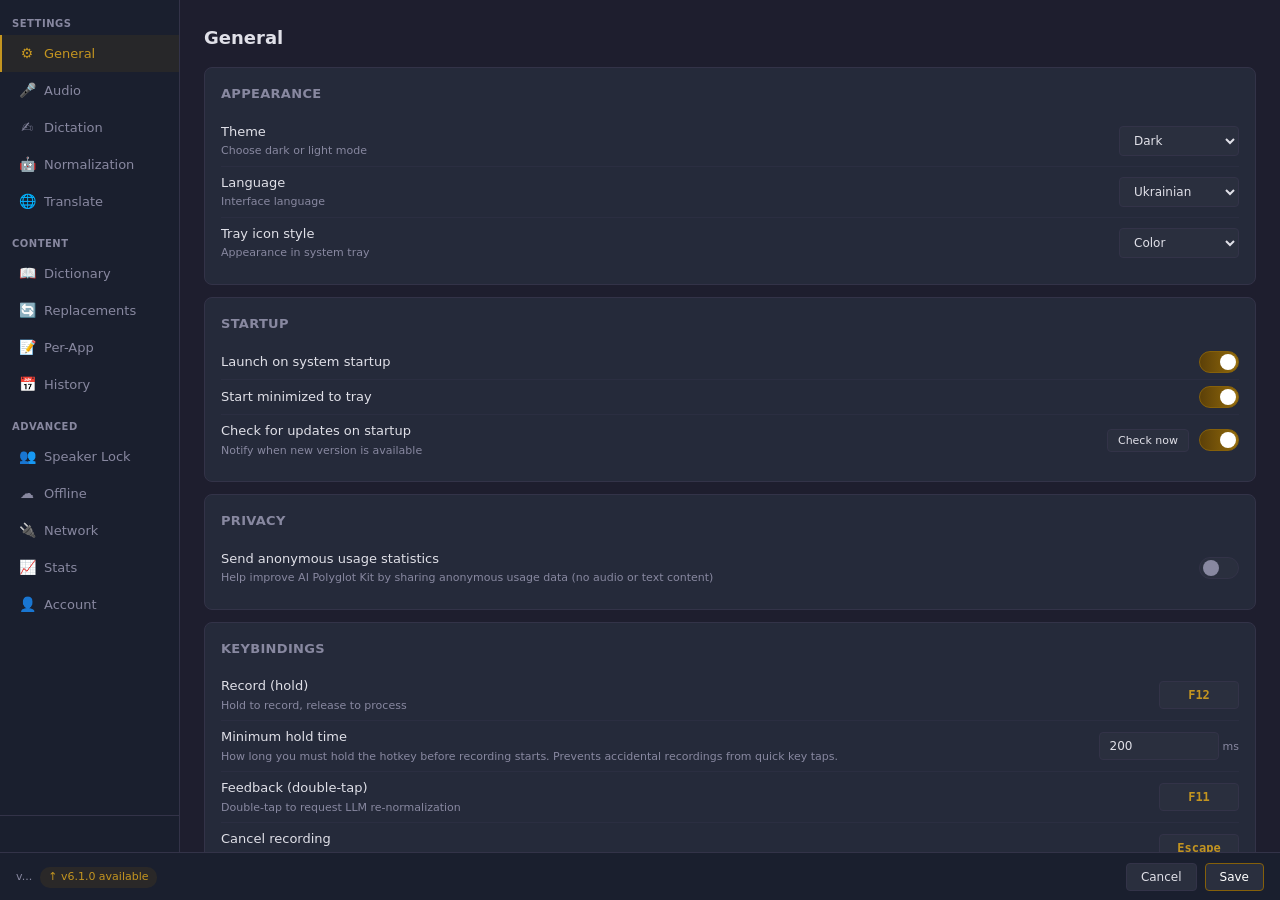
==== commit c6447feb: "fix: use load_html instead of file:// URL for Settings WebView2 had issues with file:// protocol (JS" ====
--- a/src/ui/web/index.html
+++ b/src/ui/web/index.html
@@ -4,7 +4,628 @@
 <meta charset="UTF-8">
 <meta name="viewport" content="width=device-width, initial-scale=1.0">
 <title>AI Polyglot Kit v6.1 — Settings</title>
-<link rel="stylesheet" href="css/styles.css">
+<style>
+/* AI Polyglot Kit v6.1 — Settings UI Styles */
+/* Extracted from mockup: docs/mockups/settings-ui.html */
+
+/* ===== DARK THEME (default) ===== */
+:root {
+  --bg-primary: #1e1e2e;
+  --bg-secondary: #1a1f2e;
+  --bg-card: #252a3a;
+  --bg-input: #2a2f3e;
+  --fg-primary: #e0e0e8;
+  --fg-secondary: #8888a0;
+  --accent: #85600a;
+  --accent-secondary: #5c4008;
+  --accent-highlight: #c49520;
+  --success: #7ec89b;
+  --warning: #e0b878;
+  --error: #d47878;
+  --border: #333348;
+  --radius-card: 8px;
+  --radius-input: 4px;
+  --radius-toggle: 16px;
+}
+
+/* ===== LIGHT THEME ===== */
+[data-theme="light"] {
+  --bg-primary: #f0ece4;
+  --bg-secondary: #e8e3da;
+  --bg-card: #e6e1d8;
+  --bg-input: #dbd5cb;
+  --fg-primary: #2c2520;
+  --fg-secondary: #7a7068;
+  --accent: #85600a;
+  --accent-secondary: #5c4008;
+  --accent-highlight: #a07010;
+  --success: #3a7d44;
+  --warning: #b87a1a;
+  --error: #b84233;
+  --border: #d4cec4;
+}
+[data-theme="light"] body { background: #ddd8ce; }
+[data-theme="light"] .sidebar-item:hover { background: rgba(133,96,10,0.06); }
+[data-theme="light"] .sidebar-item.active { background: rgba(133,96,10,0.1); }
+[data-theme="light"] .table tr:hover td { background: rgba(133,96,10,0.04); }
+[data-theme="light"] .history-item:hover { background: rgba(133,96,10,0.03); }
+[data-theme="light"] .card { box-shadow: 0 1px 3px rgba(0,0,0,0.06); }
+[data-theme="light"] .modal { box-shadow: 0 12px 48px rgba(0,0,0,0.15); }
+[data-theme="light"] .window { box-shadow: 0 8px 32px rgba(0,0,0,0.12); }
+[data-theme="light"] .btn-minimize { background: #febc2e; }
+[data-theme="light"] .btn-maximize { background: #28c840; }
+[data-theme="light"] .btn-close { background: #ff5f57; }
+[data-theme="light"] ::-webkit-scrollbar-thumb { background: #c4bdb3; }
+[data-theme="light"] ::-webkit-scrollbar-track { background: var(--bg-secondary); }
+[data-theme="light"] .rms-bar, [data-theme="light"] .progress-bar, [data-theme="light"] .disk-bar { background: var(--border); }
+[data-theme="light"] .badge-info { background: rgba(83,52,131,0.1); }
+[data-theme="light"] .banner-info { background: rgba(83,52,131,0.08); border-color: rgba(83,52,131,0.2); }
+[data-theme="light"] .banner-warning { background: rgba(201,52,0,0.06); border-color: rgba(201,52,0,0.15); }
+[data-theme="light"] .banner-success { background: rgba(36,138,61,0.06); border-color: rgba(36,138,61,0.15); }
+[data-theme="light"] .stat-value {
+  background: linear-gradient(90deg, #85600a, #a07010, #85600a);
+  background-size: 300% 100%;
+  -webkit-background-clip: text;
+  -webkit-text-fill-color: transparent;
+}
+
+
+* { margin: 0; padding: 0; box-sizing: border-box; }
+
+body {
+  font-family: "Segoe UI", system-ui, -apple-system, sans-serif;
+  font-size: 13px;
+  line-height: 1.5;
+  color: var(--fg-primary);
+  background: var(--bg-primary);
+  margin: 0;
+  padding: 0;
+  width: 100vw;
+  height: 100vh;
+  overflow: hidden;
+}
+
+.window {
+  width: 100%;
+  height: 100%;
+  background: var(--bg-primary);
+  overflow: hidden;
+  display: flex;
+  flex-direction: column;
+  position: relative;
+}
+
+/* Title bar hidden — using native Windows frame */
+.titlebar { display: none; }
+
+/* Main layout */
+.main { display: flex; flex: 1; overflow: hidden; }
+
+/* Sidebar */
+.sidebar {
+  width: 180px;
+  background: var(--bg-secondary);
+  padding: 12px 0;
+  display: flex;
+  flex-direction: column;
+  border-right: 1px solid var(--border);
+  flex-shrink: 0;
+  overflow-y: auto;
+}
+.sidebar-section {
+  padding: 4px 12px;
+  font-size: 10px;
+  font-weight: 600;
+  color: var(--fg-secondary);
+  text-transform: uppercase;
+  letter-spacing: 0.5px;
+  margin-top: 12px;
+}
+.sidebar-section:first-child { margin-top: 0; }
+.sidebar-item {
+  padding: 8px 16px;
+  cursor: pointer;
+  font-size: 13px;
+  color: var(--fg-secondary);
+  display: flex;
+  align-items: center;
+  gap: 8px;
+  transition: all 0.15s;
+  border-left: 2px solid transparent;
+}
+.sidebar-item:hover { background: rgba(133,96,10,0.08); color: var(--fg-primary); }
+.sidebar-item.active {
+  color: var(--accent-highlight);
+  border-left-color: var(--accent-highlight);
+  background: rgba(133,96,10,0.12);
+  animation: goldGlow 4s ease-in-out infinite;
+}
+.sidebar-icon { width: 18px; text-align: center; font-size: 14px; }
+.sidebar-bottom {
+  margin-top: auto;
+  padding: 12px;
+  border-top: 1px solid var(--border);
+}
+
+/* Gold shimmer animations */
+@keyframes goldShimmer2 {
+  0% { background-position: -200% center; }
+  100% { background-position: 200% center; }
+}
+@keyframes goldShimmer3 {
+  0% { background-position: -300% center; }
+  100% { background-position: 300% center; }
+}
+@keyframes goldGlow {
+  0%, 100% { border-left-color: var(--accent); }
+  50% { border-left-color: var(--accent-highlight); }
+}
+
+.btn-upgrade {
+  width: 100%;
+  padding: 10px;
+  border: none;
+  border-radius: var(--radius-card);
+  font-size: 12px;
+  font-weight: 600;
+  cursor: pointer;
+  color: #fff;
+  background: linear-gradient(90deg, #5c4008, #85600a, #c49520, #85600a, #5c4008);
+  background-size: 300% 100%;
+  animation: goldShimmer3 6s linear infinite;
+  text-shadow: 0 1px 2px rgba(0,0,0,0.3);
+}
+.btn-upgrade:hover { filter: brightness(1.15); }
+
+/* Content area */
+.content {
+  flex: 1;
+  padding: 24px;
+  overflow-y: auto;
+  display: none;
+}
+.content.active { display: block; }
+.page-title { font-size: 18px; font-weight: 600; margin-bottom: 16px; }
+
+/* Cards */
+.card {
+  background: var(--bg-card);
+  border-radius: var(--radius-card);
+  padding: 16px;
+  margin-bottom: 12px;
+  border: 1px solid var(--border);
+}
+.card-title {
+  font-size: 13px;
+  font-weight: 600;
+  margin-bottom: 12px;
+  color: var(--fg-secondary);
+  text-transform: uppercase;
+  letter-spacing: 0.3px;
+}
+
+/* Form elements */
+.form-row {
+  display: flex;
+  align-items: center;
+  justify-content: space-between;
+  padding: 6px 0;
+  gap: 12px;
+  min-height: 32px;
+}
+.form-row + .form-row { border-top: 1px solid rgba(51,51,72,0.5); }
+.form-label { font-size: 13px; color: var(--fg-primary); }
+.form-hint { font-size: 11px; color: var(--fg-secondary); margin-top: 2px; }
+
+select, input[type="text"], input[type="number"], input[type="password"], input[type="url"] {
+  background: var(--bg-input);
+  border: 1px solid var(--border);
+  border-radius: var(--radius-input);
+  color: var(--fg-primary);
+  padding: 6px 10px;
+  font-size: 12px;
+  font-family: inherit;
+  outline: none;
+  min-width: 120px;
+  max-width: 200px;
+}
+select:focus, input:focus { border-color: var(--accent); }
+textarea {
+  background: var(--bg-input);
+  border: 1px solid var(--border);
+  border-radius: var(--radius-input);
+  color: var(--fg-primary);
+  padding: 8px 10px;
+  font-size: 12px;
+  font-family: inherit;
+  outline: none;
+  width: 100%;
+  resize: vertical;
+}
+textarea:focus { border-color: var(--accent); }
+
+/* Toggle switch */
+.toggle { position: relative; width: 40px; height: 22px; display: inline-block; flex-shrink: 0; }
+.toggle input { display: none; }
+.toggle-slider {
+  position: absolute;
+  inset: 0;
+  background: var(--bg-input);
+  border-radius: 11px;
+  cursor: pointer;
+  transition: all 0.2s;
+  border: 1px solid var(--border);
+}
+.toggle-slider::after {
+  content: '';
+  position: absolute;
+  width: 16px; height: 16px;
+  border-radius: 50%;
+  background: var(--fg-secondary);
+  top: 2px; left: 3px;
+  transition: all 0.2s;
+}
+.toggle input:checked + .toggle-slider {
+  background: linear-gradient(90deg, #5c4008, #85600a, #c49520, #85600a, #5c4008);
+  background-size: 300% 100%;
+  animation: goldShimmer2 5s linear infinite;
+  border-color: var(--accent);
+}
+.toggle input:checked + .toggle-slider::after { transform: translateX(17px); background: #fff; }
+
+/* Buttons */
+.btn {
+  padding: 6px 14px;
+  border-radius: var(--radius-input);
+  border: 1px solid var(--border);
+  background: var(--bg-input);
+  color: var(--fg-primary);
+  font-size: 12px;
+  font-family: inherit;
+  cursor: pointer;
+  transition: all 0.15s;
+  white-space: nowrap;
+}
+.btn:hover { background: var(--bg-card); border-color: var(--fg-secondary); }
+.btn-sm { padding: 4px 10px; font-size: 11px; }
+.btn-primary { border-color: var(--accent); color: #fff; }
+.btn-danger { border-color: var(--error); color: var(--error); }
+.btn-danger:hover { background: rgba(212,120,120,0.15); }
+.btn-success { border-color: var(--success); color: var(--success); }
+.btn-success:hover { background: rgba(126,200,155,0.15); }
+
+/* Table */
+.table { width: 100%; border-collapse: collapse; font-size: 12px; }
+.table th { text-align: left; font-weight: 600; color: var(--fg-secondary); padding: 8px 8px; border-bottom: 1px solid var(--border); font-size: 11px; text-transform: uppercase; }
+.table td { padding: 8px 8px; border-bottom: 1px solid rgba(51,51,72,0.3); vertical-align: middle; }
+.table tr:last-child td { border-bottom: none; }
+.table tr:hover td { background: rgba(133,96,10,0.05); }
+
+/* Footer */
+.footer {
+  height: 48px;
+  border-top: 1px solid var(--border);
+  display: flex;
+  align-items: center;
+  justify-content: flex-end;
+  gap: 8px;
+  padding: 0 16px;
+  flex-shrink: 0;
+  background: var(--bg-secondary);
+}
+
+/* RMS bar */
+.rms-bar { width: 100%; height: 6px; background: var(--bg-input); border-radius: 3px; overflow: hidden; margin-top: 8px; }
+.rms-fill { height: 100%; background: linear-gradient(90deg, var(--success), var(--accent-highlight)); border-radius: 3px; width: 35%; transition: width 0.1s; }
+
+/* Search */
+.search-wrap { position: relative; margin-bottom: 12px; }
+.search-icon { position: absolute; left: 10px; top: 50%; transform: translateY(-50%); color: var(--fg-secondary); font-size: 14px; }
+
+/* Hotkey input */
+.hotkey-input {
+  background: var(--bg-input);
+  border: 1px solid var(--border);
+  border-radius: var(--radius-input);
+  color: #c49520;
+  padding: 4px 10px;
+  font-size: 12px;
+  font-family: "Segoe UI", monospace;
+  font-weight: 600;
+  min-width: 80px;
+  text-align: center;
+  cursor: pointer;
+  animation: goldGlow2 3.5s ease-in-out infinite;
+  display: inline-block;
+}
+.hotkey-input:hover { border-color: var(--accent-highlight); background: rgba(133,96,10,0.15); }
+@keyframes goldGlow2 {
+  0%, 100% { border-color: var(--border); }
+  50% { border-color: rgba(196,149,32,0.4); }
+}
+
+/* Status indicator */
+.status-dot { width: 8px; height: 8px; border-radius: 50%; display: inline-block; margin-right: 6px; }
+.status-dot.online { background: var(--success); }
+.status-dot.offline { background: var(--warning); }
+.status-dot.error { background: var(--error); }
+
+/* Progress bar */
+.progress-bar { width: 100%; height: 6px; background: var(--bg-input); border-radius: 3px; overflow: hidden; margin-top: 8px; }
+.progress-fill { height: 100%; background: var(--accent); border-radius: 3px; transition: width 0.3s; }
+
+/* Tag / badge */
+.badge { display: inline-block; padding: 2px 8px; border-radius: 10px; font-size: 10px; font-weight: 600; }
+.badge-success { background: rgba(76,175,80,0.2); color: var(--success); }
+.badge-warning { background: rgba(255,152,0,0.2); color: var(--warning); }
+.badge-error { background: rgba(244,67,54,0.2); color: var(--error); }
+.badge-info { background: rgba(83,52,131,0.3); color: #a78bfa; }
+.badge-accent { background: rgba(133,96,10,0.2); color: var(--accent-highlight); }
+
+/* Voice enrollment */
+.voice-circle {
+  width: 80px; height: 80px;
+  border-radius: 50%;
+  border: 3px solid var(--border);
+  display: flex;
+  align-items: center;
+  justify-content: center;
+  margin: 0 auto 12px;
+  font-size: 32px;
+  color: var(--fg-secondary);
+  transition: all 0.3s;
+}
+.voice-circle.enrolled { border-color: #c49520; color: #c49520; }
+.voice-circle.recording { border-color: var(--error); color: var(--error); animation: voicePulse 1s ease-in-out infinite; }
+@keyframes voicePulse {
+  0%, 100% { transform: scale(1); box-shadow: 0 0 0 0 rgba(212,120,120,0.4); }
+  50% { transform: scale(1.05); box-shadow: 0 0 0 12px rgba(212,120,120,0); }
+}
+
+/* Stats grid */
+.stats-grid { display: grid; grid-template-columns: repeat(4, 1fr); gap: 12px; }
+.stat-card {
+  background: var(--bg-card);
+  border-radius: var(--radius-card);
+  padding: 16px;
+  text-align: center;
+  border: 1px solid var(--border);
+}
+.stat-card.highlight { border-color: var(--accent); }
+.stat-value {
+  font-size: 24px;
+  font-weight: 700;
+  background: linear-gradient(90deg, #c49520, #e8c547, #c49520);
+  background-size: 300% 100%;
+  -webkit-background-clip: text;
+  -webkit-text-fill-color: transparent;
+  animation: goldShimmer2 7s linear infinite;
+}
+.stat-label { font-size: 11px; color: var(--fg-secondary); margin-top: 4px; }
+
+/* History items */
+.history-item {
+  display: flex;
+  align-items: flex-start;
+  gap: 12px;
+  padding: 10px 0;
+  border-bottom: 1px solid rgba(51,51,72,0.4);
+  cursor: pointer;
+}
+.history-item:hover { background: rgba(133,96,10,0.04); margin: 0 -12px; padding: 10px 12px; }
+.history-item:last-child { border-bottom: none; }
+.history-checkbox { margin-top: 4px; accent-color: var(--accent-highlight); }
+.history-preview { flex: 1; min-width: 0; }
+.history-text { font-size: 13px; white-space: nowrap; overflow: hidden; text-overflow: ellipsis; }
+.history-meta { font-size: 11px; color: var(--fg-secondary); margin-top: 2px; }
+.history-actions { display: flex; gap: 4px; flex-shrink: 0; }
+.history-expanded {
+  display: none;
+  background: var(--bg-input);
+  border-radius: var(--radius-input);
+  padding: 12px;
+  margin-top: 8px;
+  font-size: 12px;
+}
+.history-expanded.show { display: block; }
+.history-expanded-label { font-size: 10px; text-transform: uppercase; color: var(--fg-secondary); font-weight: 600; margin-bottom: 4px; }
+.history-expanded-text { margin-bottom: 10px; line-height: 1.6; }
+
+/* Model cards */
+.model-card {
+  background: var(--bg-input);
+  border: 1px solid var(--border);
+  border-radius: var(--radius-card);
+  padding: 14px;
+  display: flex;
+  align-items: center;
+  gap: 14px;
+  margin-bottom: 8px;
+}
+.model-icon { font-size: 28px; flex-shrink: 0; }
+.model-info { flex: 1; }
+.model-name { font-weight: 600; font-size: 13px; }
+.model-desc { font-size: 11px; color: var(--fg-secondary); margin-top: 2px; }
+.model-size { font-size: 11px; color: var(--fg-secondary); }
+.model-actions { flex-shrink: 0; }
+
+/* Disk space bar */
+.disk-bar { height: 8px; background: var(--bg-card); border-radius: 4px; overflow: hidden; margin-top: 6px; display: flex; }
+.disk-used { background: var(--accent); height: 100%; }
+.disk-models { background: var(--accent-highlight); height: 100%; }
+.disk-free { background: var(--bg-input); height: 100%; flex: 1; }
+
+/* Filter bar */
+.filter-bar { display: flex; gap: 8px; margin-bottom: 12px; align-items: center; flex-wrap: wrap; }
+.filter-chip {
+  padding: 4px 10px;
+  border-radius: 12px;
+  font-size: 11px;
+  border: 1px solid var(--border);
+  background: var(--bg-input);
+  color: var(--fg-secondary);
+  cursor: pointer;
+  transition: all 0.15s;
+}
+.filter-chip:hover { border-color: var(--accent); color: var(--fg-primary); }
+.filter-chip.active { border-color: var(--accent-highlight); background: rgba(133,96,10,0.15); color: var(--accent-highlight); }
+
+/* ===== MODAL SYSTEM ===== */
+.modal-overlay {
+  display: none;
+  position: absolute;
+  inset: 0;
+  background: rgba(0,0,0,0.6);
+  z-index: 100;
+  align-items: center;
+  justify-content: center;
+  backdrop-filter: blur(2px);
+}
+.modal-overlay.show { display: flex; }
+.modal {
+  background: var(--bg-primary);
+  border: 1px solid var(--border);
+  border-radius: 12px;
+  box-shadow: 0 12px 48px rgba(0,0,0,0.5);
+  min-width: 400px;
+  max-width: 560px;
+  max-height: 80%;
+  overflow: hidden;
+  display: flex;
+  flex-direction: column;
+}
+.modal-sm { min-width: 340px; max-width: 420px; }
+.modal-header {
+  padding: 16px 20px;
+  border-bottom: 1px solid var(--border);
+  display: flex;
+  align-items: center;
+  justify-content: space-between;
+}
+.modal-title { font-size: 15px; font-weight: 600; }
+.modal-close {
+  width: 28px; height: 28px;
+  border-radius: 50%;
+  border: none;
+  background: transparent;
+  color: var(--fg-secondary);
+  font-size: 18px;
+  cursor: pointer;
+  display: flex;
+  align-items: center;
+  justify-content: center;
+}
+.modal-close:hover { background: rgba(212,120,120,0.15); color: var(--error); }
+.modal-body { padding: 20px; overflow-y: auto; }
+.modal-footer {
+  padding: 12px 20px;
+  border-top: 1px solid var(--border);
+  display: flex;
+  align-items: center;
+  justify-content: flex-end;
+  gap: 8px;
+}
+
+/* Hotkey capture modal */
+.hotkey-capture { text-align: center; padding: 32px; }
+.hotkey-capture-display {
+  font-size: 28px;
+  font-weight: 700;
+  color: var(--accent-highlight);
+  margin: 24px 0;
+  min-height: 44px;
+}
+.hotkey-capture-hint { font-size: 12px; color: var(--fg-secondary); }
+
+/* Enrollment steps */
+.enrollment-step { text-align: center; padding: 16px; }
+.enrollment-progress { display: flex; gap: 8px; justify-content: center; margin-bottom: 20px; }
+.enrollment-dot { width: 10px; height: 10px; border-radius: 50%; background: var(--border); }
+.enrollment-dot.done { background: var(--success); }
+.enrollment-dot.current { background: var(--accent-highlight); animation: voicePulse 1.5s ease-in-out infinite; }
+
+/* Import area */
+.import-drop {
+  border: 2px dashed var(--border);
+  border-radius: var(--radius-card);
+  padding: 32px;
+  text-align: center;
+  color: var(--fg-secondary);
+  cursor: pointer;
+  transition: all 0.2s;
+}
+.import-drop:hover { border-color: var(--accent); background: rgba(133,96,10,0.05); }
+.import-drop-icon { font-size: 32px; margin-bottom: 8px; }
+
+/* Version info */
+.version-info {
+  display: flex;
+  align-items: center;
+  gap: 12px;
+  padding: 12px;
+  background: var(--bg-input);
+  border-radius: var(--radius-card);
+}
+.version-icon { font-size: 36px; }
+
+/* Slider */
+input[type="range"] {
+  -webkit-appearance: none;
+  width: 120px;
+  height: 4px;
+  border-radius: 2px;
+  outline: none;
+  background: transparent;
+}
+input[type="range"]::-webkit-slider-runnable-track {
+  height: 4px;
+  border-radius: 2px;
+  background: #333348;
+}
+input[type="range"]::-webkit-slider-thumb {
+  -webkit-appearance: none;
+  width: 16px; height: 16px;
+  border-radius: 50%;
+  background: #c49520;
+  cursor: pointer;
+  margin-top: -6px;
+}
+
+/* Notification banner */
+.banner {
+  padding: 10px 14px;
+  border-radius: var(--radius-card);
+  font-size: 12px;
+  margin-bottom: 12px;
+  display: flex;
+  align-items: center;
+  gap: 8px;
+}
+.banner-info { background: rgba(83,52,131,0.15); border: 1px solid rgba(83,52,131,0.3); color: #a78bfa; }
+.banner-warning { background: rgba(255,152,0,0.1); border: 1px solid rgba(255,152,0,0.25); color: var(--warning); }
+.banner-success { background: rgba(76,175,80,0.1); border: 1px solid rgba(76,175,80,0.25); color: var(--success); }
+
+/* App process list */
+.app-row {
+  display: flex;
+  align-items: center;
+  gap: 10px;
+  padding: 8px;
+  border-bottom: 1px solid rgba(51,51,72,0.3);
+  cursor: pointer;
+}
+.app-row:hover { background: rgba(133,96,10,0.08); }
+.app-row:last-child { border-bottom: none; }
+.app-icon-sm { font-size: 16px; flex-shrink: 0; }
+.app-name { flex: 1; font-size: 13px; }
+
+/* Scrollbar */
+::-webkit-scrollbar { width: 6px; }
+::-webkit-scrollbar-track { background: transparent; }
+::-webkit-scrollbar-thumb { background: var(--border); border-radius: 3px; }
+::-webkit-scrollbar-thumb:hover { background: var(--fg-secondary); }
+
+</style>
 </head>
 <body>
 
@@ -1901,7 +2522,7 @@
       <div class="modal-body" style="text-align:center;padding:24px">
         <div style="font-size:48px;margin-bottom:12px">&#10003;</div>
         <div style="font-size:14px;font-weight:600;color:var(--success)" data-i18n="modal.update.upToDate">You're up to date!</div>
-        <div class="form-hint" style="margin-top:8px">AI Polyglot Kit v6.0.0-beta.1</div>
+        <div class="form-hint" style="margin-top:8px" id="update-modal-version">AI Polyglot Kit</div>
         <div class="form-hint">Last checked: just now</div>
       </div>
       <div class="modal-footer"><button class="btn btn-primary" data-close="modal-check-update" data-i18n="btn.ok">OK</button></div>
@@ -1925,7 +2546,7 @@
           <div>[2026-03-26 18:45:10] INSTRUCTION_CHANGE: custom instructions updated (128 chars)</div>
           <div>[2026-03-26 18:30:00] REPLACEMENT_ADD: "signature" (sensitive=false)</div>
           <div>[2026-03-26 17:12:33] CONFIG_CHANGE: noise_suppression enabled</div>
-          <div>[2026-03-26 16:00:00] APP_START: v6.0.0-beta.1</div>
+          <div>[2026-03-26 16:00:00] APP_START: v6.1</div>
         </div>
       </div>
       <div class="modal-footer">
@@ -2177,7 +2798,3327 @@
 
 </div>
 
-<script src="js/i18n-data.js"></script>
-<script src="js/app.js"></script>
+<script>
+var _EMBEDDED_I18N = {"en":{"account.application":"Application","account.checkUpdates":"Check for updates","account.clearHistory":"Clear all history","account.clearHistory.hint":"Permanently delete all dictation records","account.clearHistoryBtn":"Clear History","account.dangerZone":"Danger Zone","account.dataManagement":"Data Management","account.exportHistory":"Export history","account.exportHistory.hint":"Export dictation history as CSV or JSON","account.exportSettings":"Export all settings","account.exportSettings.hint":"Save config to YAML file (excluding API keys)","account.exportYAML":"Export YAML","account.importSettings":"Import settings","account.importSettings.hint":"Load config from YAML file","account.importYAML":"Import YAML","account.resetAll":"Reset All","account.resetDefaults":"Reset to defaults","account.resetDefaults.hint":"Reset all settings to factory defaults","account.title":"Account","account.viewAuditLog":"View audit log","account.viewLog":"View Log","apiKey":"API Key","audio.autoDelete":"Auto-delete","audio.autoDelete.30d":"30 days","audio.autoDelete.7d":"7 days","audio.autoDelete.90d":"90 days","audio.autoDelete.hint":"Automatically remove old recordings to save disk space","audio.autoDelete.never":"Never","audio.autoSwitch":"Auto-switch to new devices","audio.autoSwitch.hint":"When you plug in a USB headset or connect Bluetooth headphones, automatically switch to them. Unplug — switch back to the previous device.","audio.background":"Background Audio","audio.backgroundAudio":"Background Audio","audio.browse":"Browse","audio.ducking":"Lower other apps during recording","audio.ducking.hint":"While you're dictating, automatically reduce volume of music, video calls, and other apps so your voice comes through cleaner. Volume returns to normal when you stop.","audio.duckingAmount":"Reduction amount","audio.duckingAmount.hint":"How much to lower other apps' volume. 10% = barely noticeable, 80% = near silent. Choose what feels comfortable for you.","audio.inputDevice":"Input Device","audio.inputDevice.hint":"Which microphone to use for voice dictation. If you have a USB headset or external mic, select it here for best quality. Built-in laptop mics work but may pick up more noise.","audio.inputLevel.hint":"Input level — speak normally, the bar should be in the middle range","audio.lowerApps":"Lower other apps during recording","audio.microphone":"Microphone","audio.quality":"Audio quality","audio.quality.16k":"16000 Hz (speech, recommended)","audio.quality.48k":"48000 Hz (high quality)","audio.quality.hint":"16 kHz is sufficient for speech recognition and uses less bandwidth. 48 kHz is studio quality — only needed if you plan to save recordings for other purposes.","audio.recording":"Recording","audio.refresh":"Refresh","audio.saveLocation":"Save location","audio.saveLocation.hint":"Where to store recorded audio files","audio.saveRecordings":"Save recordings","audio.saveRecordings.hint":"Keep audio files after recognition. Useful for debugging, training, or comparing what you said vs what was recognized.","audio.test":"Test","audio.title":"Audio","badge.notSet":"Not set","badge.valid":"Valid","baseUrl":"Base URL","baseUrl.hint":"Override for self-hosted or proxy endpoints","btn.add":"Add","btn.apply":"Apply","btn.cancel":"Cancel","btn.checkNow":"Check now","btn.close":"Close","btn.delete":"Delete","btn.done":"Done","btn.edit":"Edit","btn.export":"Export","btn.import":"Import","btn.install":"Install","btn.ok":"OK","btn.rescan":"Rescan","btn.save":"Save","dictation.accuracy":"Recognition accuracy","dictation.accuracy.hint":"Higher accuracy takes more time. \"Good\" is enough for most cases.","dictation.adaptStyle":"Adapt style to active app","dictation.adaptStyle.hint":"Casual in Slack, formal in Word, technical in VS Code","dictation.addApp":"+ Add Application","dictation.agc":"Automatic gain control","dictation.agc.hint":"Automatically adjusts your microphone volume so you're always heard clearly — whether you speak quietly or loudly, close or far from the mic. The target level below controls how loud the output should be.","dictation.appStyles":"App Styles","dictation.appStyles.hint":"Configure dictation style per application","dictation.audioProcessing":"Audio Processing","dictation.col.app":"Application","dictation.col.injection":"Injection","dictation.col.style":"Style","dictation.confirmMultiline":"Confirm multi-line in terminal","dictation.confirmMultiline.hint":"Show confirmation dialog before pasting multi-line text","dictation.contextFormatting":"Context-Aware Formatting","dictation.cpuUsage":"CPU usage","dictation.cpuUsage.hint":"How much of your processor to dedicate to speech recognition","dictation.creativity":"Creativity","dictation.creativity.hint":"Low = stable, predictable results. Increase if the model struggles with accents or unusual speech.","dictation.defaultInjection":"Default injection method","dictation.defaultInjection.hint":"How text is typed into the target app","dictation.defaultStyle":"Default style","dictation.defaultStyle.hint":"Used for apps without a specific style","dictation.fallbackClipboard":"Auto-fallback to clipboard on failure","dictation.languages":"Languages","dictation.languages.hint":"Select languages you speak. Multiple languages improve recognition accuracy when switching between them.","dictation.mode.fallback":"Fallback","dictation.mode.fallback.hint":"Uses cloud, switches to offline if no internet or tokens run out","dictation.mode.offline":"Offline only","dictation.mode.offline.hint":"Built-in model, no internet needed","dictation.mode.online":"Online only","dictation.mode.online.hint":"Cloud API, best quality","dictation.noiseSuppression":"RNNoise noise suppression","dictation.noiseSuppression.hint":"Removes background noise — keyboard typing, fan hum, air conditioning. Recommended on for all environments. Uses a small neural network, no noticeable CPU impact.","dictation.offlineLanguages.hint":"Same as online providers. Multiple languages help when you switch between them mid-speech.","dictation.offlineProvider":"Offline Provider","dictation.offlineProvider.hint":"Built-in Whisper Large V3 Turbo model (809M parameters). Optimized for CPU with int8 quantization via CTranslate2. No internet required.","dictation.offlineSTTWarning":"No offline STT model downloaded. Go to Settings → Offline to detect your system and download a model.","dictation.offlineWarning":"Fallback and Offline modes require offline models. Download them in Settings → Offline.","dictation.onlineProviders":"Online Providers","dictation.onlineProviders.hint":"Three providers in priority order. If #1 is unavailable or out of tokens, falls back to #2, then #3.","dictation.recMode":"Recognition Mode","dictation.recMode.hint":"How the app recognizes your speech. Fallback mode tries online first, switches to offline automatically if unavailable or out of tokens.","dictation.recognitionMode":"Recognition Mode","dictation.recommendedLink":"Recommended services (GitHub README)","dictation.sanitizeTerminal":"Sanitize terminal input","dictation.sanitizeTerminal.hint":"Strip shell metacharacters (|, &amp;, ;, $(), etc.)","dictation.targetVolume":"Target volume level","dictation.targetVolume.hint":"How loud your voice should be after auto-leveling. \"Clear voice\" works for most people.","dictation.terminalSafety":"Terminal Safety","dictation.textInjection":"Text Injection","dictation.title":"Dictation","dictation.typingSpeed":"Typing speed","dictation.typingSpeed.hint":"Delay between keystrokes (0 = instant)","dictation.vad":"VAD sensitivity","dictation.vad.0":"0 — Very sensitive (catches quiet speech)","dictation.vad.1":"1 — Sensitive","dictation.vad.2":"2 — Balanced (recommended)","dictation.vad.3":"3 — Strict (clean cuts, may trim quiet endings)","dictation.vadSensitivity":"Voice detection sensitivity","dictation.vadSensitivity.hint":"Controls how aggressively the app detects when you stop talking. Lower = more sensitive, catches soft speech but may include background noise. Higher = stricter, cleanly cuts silence but may trim quiet endings. Level 2 works well for most people.","dictionary.add":"Add","dictionary.addTerm":"Add Term","dictionary.addTerm.hint":"Specialized terms, names, abbreviations that the model doesn't recognize correctly.","dictionary.addedManually":"Added manually","dictionary.auto":"auto","dictionary.autoLearned":"Auto-learned","dictionary.export":"Export","dictionary.import":"Import","dictionary.importExport":"Import / Export","dictionary.importExport.hint":"Import from .txt (one word per line) or .json. Export as .json.","dictionary.infoBanner":"Most words are learned automatically from your corrections (double-tap feedback). Add terms here only if the app hasn't learned them yet.","dictionary.manual":"manual","dictionary.search":"Search","dictionary.showingResults":"Showing 3 results for \"py\"","dictionary.statistics":"Statistics","dictionary.title":"Dictionary","dictionary.totalTerms":"Total terms","footer.cancel":"Cancel","footer.save":"Save","footer.updateAvailable":"Update available","general.appearance":"Appearance","general.autostart":"Launch on system startup","general.checkNow":"Check now","general.checkUpdates":"Check for updates on startup","general.checkUpdates.hint":"Notify when new version is available","general.hotkey.cancel":"Cancel recording","general.hotkey.cancel.hint":"Abort current recording, discard audio","general.hotkey.feedback":"Feedback (double-tap)","general.hotkey.feedback.hint":"Double-tap to request LLM re-normalization","general.hotkey.holdTime":"Minimum hold time","general.hotkey.holdTime.hint":"How long you must hold the hotkey before recording starts. Prevents accidental recordings from quick key taps.","general.hotkey.pasteLast":"Paste last transcript","general.hotkey.pasteLast.hint":"Insert last dictation at cursor","general.hotkey.record":"Record (hold)","general.hotkey.record.hint":"Hold to record, release to process","general.hotkey.translate":"Translate (double-tap)","general.hotkey.translate.hint":"Double-tap to translate selected text or clipboard content","general.keybindings":"Keybindings","general.language":"Language","general.language.hint":"Interface language","general.notifications":"Notifications","general.overlay.bottomCenter":"Bottom center","general.overlay.bottomLeft":"Bottom left","general.overlay.bottomRight":"Bottom right","general.overlay.topCenter":"Top center","general.overlay.topLeft":"Top left","general.overlay.topRight":"Top right","general.overlayPosition":"Overlay position","general.overlayPosition.hint":"Where to show the recording pill","general.privacy":"Privacy","general.showOverlay":"Show overlay","general.soundFeedback":"Sound feedback","general.startMinimized":"Start minimized to tray","general.startup":"Startup","general.telemetry":"Send anonymous usage statistics","general.telemetry.hint":"Help improve AI Polyglot Kit by sharing anonymous usage data (no audio or text content)","general.theme":"Theme","general.theme.dark":"Dark","general.theme.hint":"Choose dark or light mode","general.theme.light":"Light","general.title":"General","general.trayIcon":"Tray icon style","general.trayIcon.color":"Color","general.trayIcon.hint":"Appearance in system tray","general.trayIcon.mono":"Monochrome","history.all":"All","history.copy":"Copy","history.copyNormalized":"Copy normalized","history.copyRaw":"Copy raw","history.deleteSelected":"Delete selected","history.encrypt":"Encrypt history (DPAPI)","history.encrypt.hint":"Encrypt raw_text and normalized_text columns","history.filter":"Filter:","history.loadMore":"Load more","history.normalized":"Normalized output","history.rawSTT":"Raw STT output","history.renormalize":"Re-normalize","history.retention":"Retention period","history.sensitiveMode":"Sensitive mode","history.sensitiveMode.hint":"Pause history recording (for passwords, confidential text)","history.settings":"History Settings","history.speakerRejected":"[Speaker rejected — not recognized]","history.storeRaw":"Store raw STT output","history.thisMonth":"This month","history.thisWeek":"This week","history.title":"History","history.today":"Today","injection.clipboard":"Clipboard","injection.keyboard":"Keyboard","injection.sendInput":"Keyboard simulation (SendInput)","injection.uiAutomation":"UI Automation (SetValue)","instructions.addAppRule":"+ Add App Rule","instructions.appRules":"App Rules","instructions.appRules.hint":"Assign scripts to detected applications. Apps without a rule use global normalization settings.","instructions.builtIn":"Built-in","instructions.customScripts":"Custom Scripts","instructions.customScripts.hint":"Create your own scripts. Available in the App Rules dropdown above.","instructions.infoBanner":"Per-app instructions are sent to the LLM together with the dictation. They override global normalization settings for the selected app.","instructions.mySlackRules":"My Slack Rules","instructions.mySlackRules.hint":"all lowercase, no periods, short sentences","instructions.newScript":"+ New Script","instructions.preset.codeEditor":"Code Editor","instructions.preset.codeEditor.hint":"English only, code-aware formatting, camelCase/snake_case preserved","instructions.preset.document":"Document","instructions.preset.document.hint":"Formal style, full sentences, paragraph breaks on long pauses","instructions.preset.email":"Email","instructions.preset.email.hint":"Formal style, proper punctuation, greeting and signature preserved","instructions.preset.messenger":"Messenger","instructions.preset.messenger.hint":"Informal style, no caps at start, minimal punctuation, emoji-friendly","instructions.presets":"Presets","instructions.presets.hint":"Built-in scripts. Assign them to apps below or use as a base for custom scripts.","instructions.title":"Per-App Instructions","llm.addPunctuation":"Add punctuation","llm.capitalize":"Capitalize","llm.enable":"Enable LLM normalization","llm.enableNorm":"Enable LLM text normalization","llm.features":"Normalization Features","llm.feedback":"Feedback Loop","llm.feedback.dialog":"Show correction dialog","llm.feedback.renorm":"Re-normalize with stronger corrections","llm.feedback.resend":"Re-send to STT with different model","llm.feedbackLoop":"Feedback Loop","llm.feedbackMode":"Feedback mode","llm.feedbackMode.hint":"What happens when you double-tap feedback key","llm.fixGrammar":"Fix grammar","llm.fixTerminology":"Fix terminology","llm.grammar":"Grammar","llm.maxTokens":"Max tokens","llm.maxTokens.hint":"Maximum output length","llm.numberFormat":"Number formatting","llm.numberFormat.hint":"Convert \"twenty three\" to \"23\"","llm.numbers":"Number formatting","llm.offlineProvider":"Offline Provider","llm.offlineProvider.hint":"Built-in lightweight model for text normalization without internet. Runs on CPU via llama.cpp (GGUF Q4 quantization).","llm.offlineTemp.hint":"Lower = more predictable normalization","llm.offlineWarning":"No offline LLM model downloaded. Go to Settings → Offline to detect your system and download a model.","llm.onlineProviders":"Online Providers","llm.onlineProviders.hint":"Three providers in priority order. If #1 is unavailable, falls back to #2, then #3.","llm.providers":"Online Providers","llm.punctuation":"Punctuation","llm.recommendedLink":"Recommended services (GitHub README)","llm.settings":"LLM Settings","llm.temperature":"Temperature","llm.temperature.hint":"Lower = more consistent, higher = more creative","llm.terminology":"Terminology","llm.title":"Normalization","modal.addApp":"Add Application","modal.addApp.dictationStyle":"Dictation style","modal.addApp.injectionMethod":"Injection method","modal.addApp.processName":"Process name","modal.addApp.processName.hint":"Enter the executable name or pick from running processes","modal.addApp.runningProcesses":"Running processes:","modal.addAppRule":"Add App Rule","modal.addReplacement":"Add Replacement","modal.audit.openExplorer":"Open in Explorer","modal.auditLog":"Audit Log","modal.checkUpdates":"Check for Updates","modal.clearHistory":"Clear All History","modal.confirm.cannotUndo":"This cannot be undone.","modal.confirm.clearAll":"Clear All","modal.confirm.clearHistory":"Permanently delete all 342 dictation records?","modal.confirm.clearHistory.hint":"This cannot be undone. Statistics will also be reset.","modal.confirm.deleteModel.hint":"You can re-download it later. Offline STT will be unavailable until another model is downloaded.","modal.confirm.deleteProfile":"Are you sure you want to permanently delete your voice profile?","modal.confirm.deleteProfile.hint":"Speaker Lock will be disabled. You'll need to re-enroll to use it again.","modal.confirm.regenSecret":"Generate a new shared secret for Chrome extension authentication?","modal.confirm.regenSecret.hint":"The extension will need to be reconnected after this. Current sessions will be disconnected.","modal.confirm.resetAll":"Reset all settings to factory defaults?","modal.confirm.resetAll.hint":"API keys will NOT be removed. History will NOT be deleted. Only settings/config will be reset.","modal.confirm.resetAllBtn":"Reset All Settings","modal.deleteModel":"Delete Model","modal.deleteSelected":"Delete Selected","modal.deleteVoiceProfile":"Delete Voice Profile","modal.download.ready":"Ready to download","modal.download.sha256":"SHA-256 integrity check will run after download","modal.download.size":"460 MB from HuggingFace Hub (HTTPS)","modal.downloadModel":"Download Model","modal.editScript":"Edit Script","modal.enrollment":"Voice Enrollment","modal.enrollment.created":"Voice Profile Created!","modal.enrollment.recordHint":"Read the following text aloud in a quiet environment. We need about 5 seconds of your natural speaking voice.","modal.enrollment.recordVoice":"Record Your Voice","modal.enrollment.recording":"Recording...","modal.enrollment.start":"Start Recording","modal.enrollment.stop":"Stop Recording","modal.help.anthropicLLM":"Claude Haiku, best instruction following","modal.help.assemblyai":"100h free, Universal-2, best accuracy","modal.help.deepgram":"$200 free credit, Nova-2, low latency streaming","modal.help.deepl":"500K chars/month free, best European language quality","modal.help.groqLLM":"free tier, Llama 3.3 70B, fastest inference","modal.help.groqSTT":"free (rate limited), Whisper V3 Turbo, fastest","modal.help.groqTranslate":"free tier, good for most languages","modal.help.llm":"LLM (Normalization)","modal.help.openGuide":"Open step-by-step guide","modal.help.openaiLLM":"GPT-4o-mini, best grammar correction","modal.help.openaiSTT":"$5 free, Whisper, best multilingual","modal.help.openaiTranslate":"GPT-4o-mini, handles rare language pairs","modal.help.startTip":"Start with Groq — it's free and fast. Add a paid provider as fallback for reliability.","modal.help.stt":"STT (Speech-to-Text)","modal.help.translation":"Translation","modal.hotkey.escHint":"Press","modal.hotkey.pressKey":"Press any key combination...","modal.import.configWarning":"This will overwrite your current settings (API keys are NOT imported)","modal.import.dropConfig":"Drop YAML config file here","modal.import.dropFile":"Drop file here or click to browse","modal.import.dropYAML":"Drop YAML file here or click to browse","modal.import.expectedFormat":"Expected format:","modal.import.importApply":"Import &amp; Apply","modal.import.merge":"Merge with existing","modal.import.merge.hint":"If off, existing replacements will be replaced entirely","modal.import.txtJson":".txt (one word per line) or .json","modal.import.yamlFormats":"Supports .yaml and .yml files","modal.importDict":"Import Dictionary","modal.importReplacements":"Import Replacements","modal.importSettings":"Import Settings","modal.install.available":"Page translation and browser dictation are now available.","modal.install.connected":"Extension connected!","modal.install.copyPath":"Copy Path","modal.install.copyUrl":"Copy URL","modal.install.hint":"After loading, the extension connects to the app automatically via localhost.","modal.install.openEdge":"Open Edge","modal.install.step1":"Open extensions page","modal.install.step1.hint":"Open edge://extensions in the browser","modal.install.step2":"Enable Developer mode","modal.install.step2.hint":"Turn on the \"Developer mode\" toggle in the top-right corner of the extensions page.","modal.install.step3":"Load unpacked extension","modal.install.step3.hint":"Click \"Load unpacked\" and select the extension folder:","modal.installExtension":"Install Extension","modal.recommendedServices":"Recommended Services","modal.regenSecret":"Regenerate Shared Secret","modal.repl.fuzzy":"Fuzzy (tolerates STT errors)","modal.repl.matchMode":"Match mode","modal.repl.sensitive":"Sensitive data","modal.repl.sensitive.hint":"Encrypt replacement text with DPAPI","modal.repl.strict":"Strict (exact match only)","modal.repl.text":"Replacement text","modal.repl.text.hint":"What gets inserted instead (supports multi-line)","modal.repl.tolerance":"Fuzzy tolerance: 0 for &lt;5 chars, 1 for 5-10 chars, 2 for 11+ chars (Levenshtein)","modal.repl.trigger":"Trigger phrase","modal.repl.trigger.hint":"What you say to activate this replacement","modal.resetDefaults":"Reset to Defaults","modal.script":"Script","modal.script.instructions":"Instructions","modal.script.instructions.hint":"These instructions are sent to the LLM as a system prompt for text normalization. One rule per line.","modal.script.name":"Script name","modal.script.tip":"Tip: be specific and use examples for best results","modal.selectApp":"Select application...","modal.setHotkey":"Set Hotkey:","modal.update.upToDate":"You're up to date!","model":"Model","nav.account":"Account","nav.advanced":"Advanced","nav.audio":"Audio","nav.content":"Content","nav.dictation":"Dictation","nav.dictionary":"Dictionary","nav.general":"General","nav.history":"History","nav.instructions":"Per-App","nav.llm":"Normalization","nav.network":"Network","nav.offline":"Offline","nav.replacements":"Replacements","nav.settings":"Settings","nav.speaker":"Speaker Lock","nav.stats":"Stats","nav.translate":"Translate","network.boundLocalhost":"Bound to 127.0.0.1 (localhost only)","network.checkAll":"Check all","network.connected":"Connected &middot; 142ms","network.connected2":"Connected &middot; 89ms","network.connected3":"Connected","network.connectionStatus":"Connection Status","network.httpServer":"HTTP Server (for Extension)","network.listenPort":"Listen port","network.listenPort.hint":"Backend HTTP server port (requires restart)","network.llmTimeout":"LLM request timeout","network.llmTimeout.hint":"Max wait for LLM normalization response","network.password":"Password","network.probeTimeout":"Network probe timeout","network.probeTimeout.hint":"How long to wait when checking connectivity at session start","network.proxy":"Proxy","network.proxyAuth":"Proxy authentication","network.proxyUrl":"Proxy URL","network.sttTimeout":"STT request timeout","network.sttTimeout.hint":"Max wait for speech-to-text API response","network.timeouts":"Timeouts","network.title":"Network","network.useProxy":"Use proxy","network.username":"Username","offline.delete":"Delete","offline.detect":"Detect &amp; recommend models","offline.diskSpace":"Disk Space","offline.download":"Download","offline.downloadRecommended":"Download recommended","offline.downloadSource":"Download source","offline.downloadSource.hint":"Where to download models from","offline.downloaded":"Downloaded","offline.free":"Free: 48.3 GB","offline.llmModels":"LLM Normalization Models","offline.llmModels.hint":"Text normalization models (llama.cpp / GGUF)","offline.model.onnxEncoder":"ONNX Speaker Encoder","offline.model.onnxEncoder.desc":"Voice verification model for Speaker Lock feature.","offline.model.onnxEncoder.size":"18 MB &middot; SHA-256 verified","offline.model.qwen05CPU":"Qwen2.5-0.5B — Q4 (CPU)","offline.model.qwen05CPU.desc":"Lightweight. For older or low-RAM systems.","offline.model.qwen05CPU.size":"400 MB &middot; ~1 GB RAM","offline.model.qwen15CPU":"Qwen2.5-1.5B — Q4 (CPU)","offline.model.qwen15CPU.desc":"Good quality on CPU. 4-bit quantization.","offline.model.qwen15CPU.size":"900 MB &middot; ~2 GB RAM","offline.model.qwen15GPU":"Qwen2.5-1.5B — fp16 (GPU)","offline.model.qwen15GPU.desc":"Best offline normalization quality. Fast on GPU.","offline.model.qwen15GPU.size":"3.0 GB &middot; Requires 4 GB VRAM","offline.model.whisperTurboCPU":"Whisper Large V3 Turbo — int8 (CPU)","offline.model.whisperTurboCPU.desc":"Best quality for CPU-only systems. Same model, quantized.","offline.model.whisperTurboCPU.size":"850 MB &middot; ~5x realtime on CPU","offline.model.whisperTurboGPU":"Whisper Large V3 Turbo — fp16 (GPU)","offline.model.whisperTurboGPU.desc":"Best quality for GPU. 809M params, fast and accurate.","offline.model.whisperTurboGPU.size":"1.6 GB &middot; ~50x realtime on GPU &middot; Requires 6 GB VRAM","offline.model.whisperV3CPU":"Whisper Large V3 — int8 (CPU)","offline.model.whisperV3CPU.desc":"Maximum accuracy, slower. 1.55B params. For when quality matters most.","offline.model.whisperV3CPU.size":"1.6 GB &middot; ~2x realtime on CPU","offline.models":"Models: 1.4 GB","offline.recommendation":"Recommendation:","offline.source.hf":"HuggingFace Hub (HTTPS)","offline.source.mirror":"Custom mirror","offline.speakerEncoder":"Speaker Encoder Model","offline.sttModels":"STT Models","offline.sttModels.hint":"Speech recognition models (CTranslate2 / faster-whisper)","offline.systemDetection":"System Detection","offline.systemDetection.hint":"Detect your hardware and automatically select the best offline models for your system.","offline.title":"Offline","offline.used":"Used: 1.8 GB","offline.verifyIntegrity":"Verify model integrity on load","offline.verifyIntegrity.hint":"SHA-256 checksum verification (adds ~1s startup)","page.account":"Account","page.audio":"Audio","page.dictation":"Dictation — Speech-to-Text","page.dictionary":"Dictionary","page.general":"General","page.history":"History","page.instructions":"Per-App Instructions","page.llm":"Text Normalization via LLM","page.network":"Network","page.offline":"Offline Mode","page.replacements":"Text Replacements","page.speaker":"Speaker Lock","page.stats":"Stats","page.translate":"Translation","provider":"Provider","replacements.addRepl":"+ Add Replacement","replacements.col.enc":"Enc.","replacements.col.match":"Match","replacements.col.replacement":"Replacement","replacements.col.trigger":"Trigger","replacements.count":"5 replacements","replacements.edit":"Edit","replacements.fuzzy":"Fuzzy","replacements.infoBanner":"Replacements run BEFORE LLM normalization. Fuzzy tolerance scales with phrase length (0 for &lt;5 chars, 1 for 5-10, 2 for 11+).","replacements.sensitiveCount":"2 sensitive (DPAPI encrypted)","replacements.strict":"Strict","replacements.title":"Replacements","replacements.voiceMacros":"Voice Macros","replacements.voiceMacros.hint":"Say the trigger phrase to auto-replace with text. Searched as substring within full transcript.","slider.best":"Best","slider.clearVoice":"Clear voice","slider.creative":"Creative","slider.fast":"Fast","slider.fullPower":"Full power","slider.good":"Good","slider.loud":"Loud","slider.low":"Low","slider.maximum":"Maximum","slider.quiet":"Quiet","slider.stable":"Stable","speaker.deleteProfile":"Delete Profile","speaker.dpapi":"Voice profile encrypted with Windows DPAPI","speaker.enable":"Enable Speaker Lock","speaker.enable.hint":"Only accept dictation from your voice","speaker.enrolled":"Voice Profile Enrolled","speaker.logRejected":"Log rejected attempts","speaker.logRejected.hint":"Save rejected attempts to history for review","speaker.onnx":"ONNX speaker encoder (no PyTorch dependency)","speaker.rerecord":"Re-record","speaker.security":"Security","speaker.sha256":"SHA-256 model integrity verified","speaker.threshold":"Similarity threshold","speaker.threshold.hint":"How strictly to check your voice. Turn down if it rejects you too often.","speaker.timeout":"If voice check takes too long","speaker.timeout.allow":"Allow dictation","speaker.timeout.block":"Block dictation","speaker.timeout.hint":"What to do if your voice can't be verified within 10 seconds","speaker.title":"Speaker Lock","stats.apiTokenUsage":"API Token Usage","stats.apiTokenUsage.hint":"Token consumption by API key across all three categories this month.","stats.avgAccuracy":"Average accuracy","stats.avgLLMLatency":"Avg LLM latency","stats.avgSTTLatency":"Avg STT latency","stats.dayStreak":"Day Streak","stats.period":"Period: March 2026","stats.remaining":"Remaining","stats.replacementsUsed":"Replacements Used","stats.sessions":"Sessions","stats.speakerRejections":"Speaker rejections","stats.timeSaved":"Time Saved","stats.title":"Stats","stats.topApps":"Top Applications","stats.total":"Total","stats.totalTokens":"Total: 234,800 tokens","stats.totalWords":"Total Words","stats.unlimited":"Unlimited","stats.wordsDictated":"Words dictated","style.casual":"Casual","style.email":"Email","style.formal":"Formal","style.neutral":"Neutral","style.technical":"Technical","translate.browserDictation":"Dictation in Browser","translate.browserExtension":"Browser Extension","translate.browserExtension.hint":"Install the extension to enable page translation and browser dictation.","translate.chromeExtension":"Chrome Extension","translate.corsRestricted":"CORS restricted to extension origin","translate.enable":"Enable translation","translate.enableBrowserDictation":"Enable browser dictation","translate.enableBrowserDictation.hint":"Dictate into web form fields via extension","translate.enablePage":"Enable page translation","translate.extension":"Browser Extension","translate.httpBound":"HTTP server bound to 127.0.0.1 only","translate.install":"Install","translate.installed":"Installed","translate.lang.de":"German","translate.lang.en":"English","translate.lang.ru":"Russian","translate.lang.uk":"Ukrainian","translate.lastScan":"Last scan: just now","translate.providers":"Translation Providers","translate.providers.hint":"Three providers in priority order for page translation via extension.","translate.recommendedLink":"Recommended services (GitHub README)","translate.regenerate":"Regenerate","translate.rescan":"Rescan browsers","translate.security":"Security","translate.sharedSecret":"Shared secret","translate.sharedSecret.hint":"Authentication between extension and backend","translate.targetLang":"Target language","translate.title":"Translate","translate.usePageContext":"Use page context","translate.usePageContext.hint":"Send page domain to LLM for context (not full URL/title)","unit.days":"days","unit.ms":"ms","unit.sec":"sec"},"uk":{"account.application":"Застосунок","account.checkUpdates":"Перевірити оновлення","account.clearHistory":"Очистити всю історію","account.clearHistory.hint":"Назавжди видалити всі записи диктування","account.clearHistoryBtn":"Очистити історію","account.dangerZone":"Небезпечна зона","account.dataManagement":"Керування даними","account.exportHistory":"Експортувати історію","account.exportHistory.hint":"Експортувати історію диктування як CSV або JSON","account.exportSettings":"Експортувати всі налаштування","account.exportSettings.hint":"Зберегти конфігурацію у YAML файл (без API ключів)","account.exportYAML":"Експорт YAML","account.importSettings":"Імпортувати налаштування","account.importSettings.hint":"Завантажити конфігурацію з YAML файлу","account.importYAML":"Імпорт YAML","account.resetAll":"Скинути все","account.resetDefaults":"Скинути до стандартних","account.resetDefaults.hint":"Скинути всі налаштування до заводських","account.title":"Акаунт","account.viewAuditLog":"Переглянути журнал аудиту","account.viewLog":"Переглянути журнал","apiKey":"API ключ","audio.autoDelete":"Автовидалення","audio.autoDelete.30d":"30 днів","audio.autoDelete.7d":"7 днів","audio.autoDelete.90d":"90 днів","audio.autoDelete.hint":"Автоматично видаляти старі записи для економії місця на диску","audio.autoDelete.never":"Ніколи","audio.autoSwitch":"Автоперемикання на нові пристрої","audio.autoSwitch.hint":"Коли ви підключаєте USB-гарнітуру або Bluetooth-навушники, автоматично перемикатися на них. При відключенні — повернутися до попереднього пристрою.","audio.background":"Фонове аудіо","audio.backgroundAudio":"Фонове аудіо","audio.browse":"Огляд","audio.ducking":"Зменшити гучність інших додатків під час запису","audio.ducking.hint":"Під час диктування автоматично зменшує гучність музики, відеодзвінків та інших додатків, щоб ваш голос звучав чистіше. Після зупинки гучність повертається до норми.","audio.duckingAmount":"Рівень зменшення","audio.duckingAmount.hint":"Наскільки зменшити гучність інших додатків. 10% = ледь помітно, 80% = майже тиша. Оберіть комфортний рівень.","audio.inputDevice":"Пристрій введення","audio.inputDevice.hint":"Який мікрофон використовувати для диктування. Якщо є USB-гарнітура або зовнішній мікрофон, оберіть його для кращої якості. Вбудовані мікрофони ноутбука працюють, але можуть ловити більше шуму.","audio.inputLevel.hint":"Рівень вхідного сигналу — говоріть звичайно, шкала має бути в середньому діапазоні","audio.lowerApps":"Зменшити гучність інших додатків","audio.microphone":"Мікрофон","audio.quality":"Якість аудіо","audio.quality.16k":"16000 Гц (мовлення, рекомендовано)","audio.quality.48k":"48000 Гц (висока якість)","audio.quality.hint":"16 кГц достатньо для розпізнавання мовлення і використовує менше трафіку. 48 кГц — студійна якість, потрібна лише якщо ви зберігаєте записи для інших цілей.","audio.recording":"Запис","audio.refresh":"Оновити","audio.saveLocation":"Місце збереження","audio.saveLocation.hint":"Де зберігати записані аудіофайли","audio.saveRecordings":"Зберігати записи","audio.saveRecordings.hint":"Зберігати аудіофайли після розпізнавання. Корисно для налагодження, навчання або порівняння сказаного з розпізнаним.","audio.test":"Тест","audio.title":"Аудіо","badge.notSet":"Не задано","badge.valid":"Дійсний","baseUrl":"Base URL","baseUrl.hint":"Перевизначення для self-hosted або проксі-ендпоінтів","btn.add":"Додати","btn.apply":"Застосувати","btn.cancel":"Скасувати","btn.checkNow":"Перевірити","btn.close":"Закрити","btn.delete":"Видалити","btn.done":"Готово","btn.edit":"Редагувати","btn.export":"Експорт","btn.import":"Імпорт","btn.install":"Встановити","btn.ok":"OK","btn.rescan":"Пересканувати","btn.save":"Зберегти","dictation.accuracy":"Точність розпізнавання","dictation.accuracy.hint":"Вища точність потребує більше часу. \"Добре\" достатньо для більшості випадків.","dictation.adaptStyle":"Адаптувати стиль до активного додатку","dictation.adaptStyle.hint":"Невимушений у Slack, формальний у Word, технічний у VS Code","dictation.addApp":"+ Додати додаток","dictation.agc":"Автоматичне підсилення","dictation.agc.hint":"Автоматично регулює гучність мікрофону, щоб вас завжди було чутно — незалежно від того, тихо чи голосно ви говорите, близько чи далеко від мікрофону. Цільовий рівень нижче визначає гучність виходу.","dictation.appStyles":"Стилі додатків","dictation.appStyles.hint":"Налаштувати стиль диктування для кожного додатку","dictation.audioProcessing":"Обробка аудіо","dictation.col.app":"Додаток","dictation.col.injection":"Введення","dictation.col.style":"Стиль","dictation.confirmMultiline":"Підтвердження багаторядкового тексту в терміналі","dictation.confirmMultiline.hint":"Показувати діалог підтвердження перед вставкою багаторядкового тексту","dictation.contextFormatting":"Контекстне форматування","dictation.cpuUsage":"Використання CPU","dictation.cpuUsage.hint":"Скільки ресурсів процесора виділити для розпізнавання мовлення","dictation.creativity":"Креативність","dictation.creativity.hint":"Низька = стабільні, передбачувані результати. Збільште, якщо модель погано розпізнає акцент або незвичне мовлення.","dictation.defaultInjection":"Метод введення за замовчуванням","dictation.defaultInjection.hint":"Як текст вводиться в цільовий додаток","dictation.defaultStyle":"Стиль за замовчуванням","dictation.defaultStyle.hint":"Використовується для додатків без окремого стилю","dictation.fallbackClipboard":"Автоперехід на буфер обміну при помилці","dictation.languages":"Мови","dictation.languages.hint":"Оберіть мови, якими ви говорите. Декілька мов покращують точність при перемиканні між ними.","dictation.mode.fallback":"Резервний","dictation.mode.fallback.hint":"Використовує хмару, перемикається на офлайн при відсутності інтернету або вичерпанні токенів","dictation.mode.offline":"Тільки офлайн","dictation.mode.offline.hint":"Вбудована модель, інтернет не потрібен","dictation.mode.online":"Тільки онлайн","dictation.mode.online.hint":"Хмарний API, найкраща якість","dictation.noiseSuppression":"Придушення шуму RNNoise","dictation.noiseSuppression.hint":"Видаляє фоновий шум — стукіт клавіатури, гул вентилятора, кондиціонер. Рекомендовано для будь-яких умов. Використовує невелику нейромережу, навантаження на CPU непомітне.","dictation.offlineLanguages.hint":"Так само, як онлайн-провайдери. Декілька мов допомагають при перемиканні між ними під час мовлення.","dictation.offlineProvider":"Офлайн провайдер","dictation.offlineProvider.hint":"Вбудована модель Whisper Large V3 Turbo (809M параметрів). Оптимізована для CPU з int8 квантизацією через CTranslate2. Інтернет не потрібен.","dictation.offlineSTTWarning":"Офлайн STT модель не завантажена. Перейдіть у Налаштування → Офлайн для визначення системи та завантаження моделі.","dictation.offlineWarning":"Резервний та офлайн режими потребують офлайн моделей. Завантажте їх у Налаштування → Офлайн.","dictation.onlineProviders":"Онлайн провайдери","dictation.onlineProviders.hint":"Три провайдери за пріоритетом. Якщо №1 недоступний або токени вичерпані, перемикається на №2, потім №3.","dictation.recMode":"Режим розпізнавання","dictation.recMode.hint":"Як додаток розпізнає ваше мовлення. Резервний режим спочатку спробує онлайн, автоматично перемкнеться на офлайн, якщо недоступний або токени вичерпані.","dictation.recognitionMode":"Режим розпізнавання","dictation.recommendedLink":"Рекомендовані сервіси (GitHub README)","dictation.sanitizeTerminal":"Очищення введення в терміналі","dictation.sanitizeTerminal.hint":"Видаляти метасимволи оболонки (|, &amp;, ;, $(), тощо)","dictation.targetVolume":"Цільовий рівень гучності","dictation.targetVolume.hint":"Наскільки гучним має бути ваш голос після авторегулювання. \"Чистий голос\" підходить більшості.","dictation.terminalSafety":"Безпека терміналу","dictation.textInjection":"Введення тексту","dictation.title":"Диктування","dictation.typingSpeed":"Швидкість введення","dictation.typingSpeed.hint":"Затримка між натисканнями клавіш (0 = миттєво)","dictation.vad":"Чутливість VAD","dictation.vad.0":"0 — Дуже чутливий (ловить тихе мовлення)","dictation.vad.1":"1 — Чутливий","dictation.vad.2":"2 — Збалансований (рекомендовано)","dictation.vad.3":"3 — Суворий (чіткі обрізи, може обрізати тихі закінчення)","dictation.vadSensitivity":"Чутливість визначення голосу","dictation.vadSensitivity.hint":"Керує тим, наскільки агресивно додаток визначає, коли ви припиняєте говорити. Нижче = чутливіше, ловить тихе мовлення, але може включати фоновий шум. Вище = суворіше, чітко обрізає тишу, але може обрізати тихі закінчення. Рівень 2 підходить більшості.","dictionary.add":"Додати","dictionary.addTerm":"Додати термін","dictionary.addTerm.hint":"Спеціалізовані терміни, імена, абревіатури, які модель розпізнає неправильно.","dictionary.addedManually":"Додано вручну","dictionary.auto":"авто","dictionary.autoLearned":"Вивчено автоматично","dictionary.export":"Експорт","dictionary.import":"Імпорт","dictionary.importExport":"Імпорт / Експорт","dictionary.importExport.hint":"Імпорт з .txt (одне слово на рядок) або .json. Експорт як .json.","dictionary.infoBanner":"Більшість слів вивчається автоматично з ваших виправлень (подвійне натискання). Додавайте терміни тут, лише якщо додаток їх ще не вивчив.","dictionary.manual":"вручну","dictionary.search":"Пошук","dictionary.showingResults":"Показано 3 результати для \"py\"","dictionary.statistics":"Статистика","dictionary.title":"Словник","dictionary.totalTerms":"Всього термінів","footer.cancel":"Скасувати","footer.save":"Зберегти","footer.updateAvailable":"Доступне оновлення","general.appearance":"Зовнішній вигляд","general.autostart":"Запускати при старті системи","general.checkNow":"Перевірити зараз","general.checkUpdates":"Перевіряти оновлення при запуску","general.checkUpdates.hint":"Сповіщати про нові версії","general.hotkey.cancel":"Скасувати запис","general.hotkey.cancel.hint":"Перервати поточний запис, відкинути аудіо","general.hotkey.feedback":"Зворотній зв'язок (подвійне натискання)","general.hotkey.feedback.hint":"Подвійне натискання для повторної LLM нормалізації","general.hotkey.holdTime":"Мінімальний час утримання","general.hotkey.holdTime.hint":"Скільки утримувати клавішу перед початком запису. Запобігає випадковим записам від швидких натискань.","general.hotkey.pasteLast":"Вставити останній транскрипт","general.hotkey.pasteLast.hint":"Вставити останнє диктування в позицію курсора","general.hotkey.record":"Запис (утримання)","general.hotkey.record.hint":"Утримуйте для запису, відпустіть для обробки","general.hotkey.translate":"Переклад (подвійне натискання)","general.hotkey.translate.hint":"Подвійне натискання для перекладу виділеного тексту або вмісту буфера обміну","general.keybindings":"Гарячі клавіші","general.language":"Мова","general.language.hint":"Мова інтерфейсу","general.notifications":"Сповіщення","general.overlay.bottomCenter":"Знизу по центру","general.overlay.bottomLeft":"Знизу зліва","general.overlay.bottomRight":"Знизу справа","general.overlay.topCenter":"Зверху по центру","general.overlay.topLeft":"Зверху зліва","general.overlay.topRight":"Зверху справа","general.overlayPosition":"Позиція оверлею","general.overlayPosition.hint":"Де показувати індикатор запису","general.privacy":"Конфіденційність","general.showOverlay":"Показувати оверлей","general.soundFeedback":"Звуковий зворотній зв'язок","general.startMinimized":"Запускати згорнутим","general.startup":"Запуск","general.telemetry":"Надсилати анонімну статистику","general.telemetry.hint":"Допоможіть покращити AI Polyglot Kit, надсилаючи анонімні дані використання (без аудіо чи тексту)","general.theme":"Тема","general.theme.dark":"Темна","general.theme.hint":"Оберіть темну або світлу тему","general.theme.light":"Світла","general.title":"Загальне","general.trayIcon":"Стиль іконки","general.trayIcon.color":"Кольорова","general.trayIcon.hint":"Відображення в системному треї","general.trayIcon.mono":"Монохромна","history.all":"Всі","history.copy":"Копіювати","history.copyNormalized":"Копіювати нормалізоване","history.copyRaw":"Копіювати оригінал","history.deleteSelected":"Видалити обране","history.encrypt":"Шифрувати історію (DPAPI)","history.encrypt.hint":"Шифрувати стовпці raw_text та normalized_text","history.filter":"Фільтр:","history.loadMore":"Завантажити ще","history.normalized":"Нормалізований вихід","history.rawSTT":"Вихід STT без обробки","history.renormalize":"Перенормалізувати","history.retention":"Період зберігання","history.sensitiveMode":"Конфіденційний режим","history.sensitiveMode.hint":"Призупинити запис історії (для паролів, конфіденційного тексту)","history.settings":"Налаштування історії","history.speakerRejected":"[Диктора відхилено — не розпізнано]","history.storeRaw":"Зберігати вихід STT без обробки","history.thisMonth":"Цей місяць","history.thisWeek":"Цей тиждень","history.title":"Історія","history.today":"Сьогодні","injection.clipboard":"Буфер обміну","injection.keyboard":"Клавіатура","injection.sendInput":"Симуляція клавіатури (SendInput)","injection.uiAutomation":"UI Automation (SetValue)","instructions.addAppRule":"+ Додати правило","instructions.appRules":"Правила додатків","instructions.appRules.hint":"Призначте скрипти для додатків. Додатки без правила використовують глобальні налаштування нормалізації.","instructions.builtIn":"Вбудовані","instructions.customScripts":"Користувацькі скрипти","instructions.customScripts.hint":"Створіть власні скрипти. Доступні у випадному списку правил додатків вище.","instructions.infoBanner":"Інструкції для додатків надсилаються до LLM разом з диктуванням. Вони перевизначають глобальні налаштування нормалізації для обраного додатку.","instructions.mySlackRules":"Мої правила Slack","instructions.mySlackRules.hint":"все малими літерами, без крапок, короткі речення","instructions.newScript":"+ Новий скрипт","instructions.preset.codeEditor":"Редактор коду","instructions.preset.codeEditor.hint":"Лише англійська, код-залежне форматування, camelCase/snake_case збережено","instructions.preset.document":"Документ","instructions.preset.document.hint":"Формальний стиль, повні речення, розриви абзаців на довгих паузах","instructions.preset.email":"Електронна пошта","instructions.preset.email.hint":"Формальний стиль, правильна пунктуація, вітання та підпис збережено","instructions.preset.messenger":"Месенджер","instructions.preset.messenger.hint":"Неформальний стиль, без великих літер на початку, мінімум пунктуації, підтримка емодзі","instructions.presets":"Шаблони","instructions.presets.hint":"Вбудовані скрипти. Призначте їх додаткам нижче або використовуйте як основу для власних скриптів.","instructions.title":"Для додатків","llm.addPunctuation":"Додати пунктуацію","llm.capitalize":"Великі літери","llm.enable":"Увімкнути LLM нормалізацію","llm.enableNorm":"Увімкнути LLM нормалізацію тексту","llm.features":"Функції нормалізації","llm.feedback":"Зворотній зв'язок","llm.feedback.dialog":"Показати діалог виправлення","llm.feedback.renorm":"Перенормалізувати з посиленими виправленнями","llm.feedback.resend":"Повторно надіслати в STT з іншою моделлю","llm.feedbackLoop":"Цикл зворотного зв'язку","llm.feedbackMode":"Режим зворотного зв'язку","llm.feedbackMode.hint":"Що відбувається при подвійному натисканні клавіші зворотного зв'язку","llm.fixGrammar":"Виправити граматику","llm.fixTerminology":"Виправити термінологію","llm.grammar":"Граматика","llm.maxTokens":"Макс. токенів","llm.maxTokens.hint":"Максимальна довжина виходу","llm.numberFormat":"Форматування чисел","llm.numberFormat.hint":"Перетворювати \"двадцять три\" на \"23\"","llm.numbers":"Форматування чисел","llm.offlineProvider":"Офлайн провайдер","llm.offlineProvider.hint":"Вбудована легка модель для нормалізації тексту без інтернету. Працює на CPU через llama.cpp (GGUF Q4 квантизація).","llm.offlineTemp.hint":"Нижче = більш передбачувана нормалізація","llm.offlineWarning":"Офлайн LLM модель не завантажена. Перейдіть у Налаштування → Офлайн для визначення системи та завантаження моделі.","llm.onlineProviders":"Онлайн провайдери","llm.onlineProviders.hint":"Три провайдери за пріоритетом. Якщо №1 недоступний, перемикається на №2, потім №3.","llm.providers":"Онлайн провайдери","llm.punctuation":"Пунктуація","llm.recommendedLink":"Рекомендовані сервіси (GitHub README)","llm.settings":"Налаштування LLM","llm.temperature":"Температура","llm.temperature.hint":"Нижче = стабільніше, вище = креативніше","llm.terminology":"Термінологія","llm.title":"Нормалізація","modal.addApp":"Додати додаток","modal.addApp.dictationStyle":"Стиль диктування","modal.addApp.injectionMethod":"Метод введення","modal.addApp.processName":"Ім'я процесу","modal.addApp.processName.hint":"Введіть ім'я виконуваного файлу або оберіть із запущених процесів","modal.addApp.runningProcesses":"Запущені процеси:","modal.addAppRule":"Додати правило додатку","modal.addReplacement":"Додати заміну","modal.audit.openExplorer":"Відкрити в Провіднику","modal.auditLog":"Журнал аудиту","modal.checkUpdates":"Перевірка оновлень","modal.clearHistory":"Очистити всю історію","modal.confirm.cannotUndo":"Цю дію неможливо скасувати.","modal.confirm.clearAll":"Очистити все","modal.confirm.clearHistory":"Назавжди видалити всі 342 записи диктування?","modal.confirm.clearHistory.hint":"Цю дію неможливо скасувати. Статистика також буде скинута.","modal.confirm.deleteModel.hint":"Ви зможете завантажити її пізніше. Офлайн STT буде недоступний, поки не завантажите іншу модель.","modal.confirm.deleteProfile":"Ви впевнені, що хочете назавжди видалити свій голосовий профіль?","modal.confirm.deleteProfile.hint":"Голосовий замок буде вимкнено. Для повторного використання потрібно буде перезаписати голос.","modal.confirm.regenSecret":"Згенерувати новий спільний секрет для автентифікації розширення Chrome?","modal.confirm.regenSecret.hint":"Розширення потрібно буде підключити повторно. Поточні сесії буде розірвано.","modal.confirm.resetAll":"Скинути всі налаштування до заводських?","modal.confirm.resetAll.hint":"API ключі НЕ будуть видалені. Історія НЕ буде видалена. Скинуться лише налаштування/конфігурація.","modal.confirm.resetAllBtn":"Скинути всі налаштування","modal.deleteModel":"Видалити модель","modal.deleteSelected":"Видалити обране","modal.deleteVoiceProfile":"Видалити голосовий профіль","modal.download.ready":"Готово до завантаження","modal.download.sha256":"Перевірка цілісності SHA-256 буде виконана після завантаження","modal.download.size":"460 МБ з HuggingFace Hub (HTTPS)","modal.downloadModel":"Завантажити модель","modal.editScript":"Редагувати скрипт","modal.enrollment":"Запис голосу","modal.enrollment.created":"Голосовий профіль створено!","modal.enrollment.recordHint":"Прочитайте наступний текст вголос у тихому середовищі. Нам потрібно близько 5 секунд вашого звичайного мовлення.","modal.enrollment.recordVoice":"Запишіть свій голос","modal.enrollment.recording":"Запис...","modal.enrollment.start":"Почати запис","modal.enrollment.stop":"Зупинити запис","modal.help.anthropicLLM":"Claude Haiku, найкраще виконання інструкцій","modal.help.assemblyai":"100 год безкоштовно, Universal-2, найкраща точність","modal.help.deepgram":"$200 безкоштовного кредиту, Nova-2, низька затримка стрімінгу","modal.help.deepl":"500K символів/місяць безкоштовно, найкраща якість для європейських мов","modal.help.groqLLM":"безкоштовний тариф, Llama 3.3 70B, найшвидший інференс","modal.help.groqSTT":"безкоштовно (з лімітом), Whisper V3 Turbo, найшвидший","modal.help.groqTranslate":"безкоштовний тариф, добре для більшості мов","modal.help.llm":"LLM (нормалізація)","modal.help.openGuide":"Відкрити покрокову інструкцію","modal.help.openaiLLM":"GPT-4o-mini, найкраще виправлення граматики","modal.help.openaiSTT":"$5 безкоштовно, Whisper, найкращий мультимовний","modal.help.openaiTranslate":"GPT-4o-mini, рідкісні мовні пари","modal.help.startTip":"Почніть з Groq — це безкоштовно і швидко. Додайте платного провайдера як резервний для надійності.","modal.help.stt":"STT (мовлення в текст)","modal.help.translation":"Переклад","modal.hotkey.escHint":"Натисніть","modal.hotkey.pressKey":"Натисніть будь-яку комбінацію клавіш...","modal.import.configWarning":"Це перезапише ваші поточні налаштування (API ключі НЕ імпортуються)","modal.import.dropConfig":"Перетягніть YAML файл конфігурації сюди","modal.import.dropFile":"Перетягніть файл сюди або натисніть для вибору","modal.import.dropYAML":"Перетягніть YAML файл сюди або натисніть для вибору","modal.import.expectedFormat":"Очікуваний формат:","modal.import.importApply":"Імпорт і застосування","modal.import.merge":"Об'єднати з існуючими","modal.import.merge.hint":"Якщо вимкнено, існуючі заміни буде повністю замінено","modal.import.txtJson":".txt (одне слово на рядок) або .json","modal.import.yamlFormats":"Підтримує файли .yaml та .yml","modal.importDict":"Імпорт словника","modal.importReplacements":"Імпорт замін","modal.importSettings":"Імпорт налаштувань","modal.install.available":"Переклад сторінок та диктування у браузері тепер доступні.","modal.install.connected":"Розширення підключено!","modal.install.copyPath":"Копіювати шлях","modal.install.copyUrl":"Копіювати URL","modal.install.hint":"Після завантаження розширення підключається до додатку автоматично через localhost.","modal.install.openEdge":"Відкрити Edge","modal.install.step1":"Відкрити сторінку розширень","modal.install.step1.hint":"Відкрийте edge://extensions у браузері","modal.install.step2":"Увімкнути режим розробника","modal.install.step2.hint":"Увімкніть перемикач \"Режим розробника\" у верхньому правому куті сторінки розширень.","modal.install.step3":"Завантажити нерозпаковане розширення","modal.install.step3.hint":"Натисніть \"Завантажити нерозпаковане\" та оберіть теку розширення:","modal.installExtension":"Встановити розширення","modal.recommendedServices":"Рекомендовані сервіси","modal.regenSecret":"Перегенерувати спільний секрет","modal.repl.fuzzy":"Нечіткий (допускає помилки STT)","modal.repl.matchMode":"Режим збігу","modal.repl.sensitive":"Конфіденційні дані","modal.repl.sensitive.hint":"Шифрувати текст заміни за допомогою DPAPI","modal.repl.strict":"Суворий (лише точний збіг)","modal.repl.text":"Текст заміни","modal.repl.text.hint":"Що вставляється замість (підтримує багаторядковий текст)","modal.repl.tolerance":"Нечітка допустимість: 0 для &lt;5 символів, 1 для 5-10, 2 для 11+ (Левенштейн)","modal.repl.trigger":"Тригерна фраза","modal.repl.trigger.hint":"Що ви говорите для активації цієї заміни","modal.resetDefaults":"Скинути до стандартних","modal.script":"Скрипт","modal.script.instructions":"Інструкції","modal.script.instructions.hint":"Ці інструкції надсилаються до LLM як системний промпт для нормалізації тексту. Одне правило на рядок.","modal.script.name":"Назва скрипту","modal.script.tip":"Порада: будьте конкретними та використовуйте приклади для кращих результатів","modal.selectApp":"Оберіть додаток...","modal.setHotkey":"Встановити гарячу клавішу:","modal.update.upToDate":"У вас остання версія!","model":"Модель","nav.account":"Акаунт","nav.advanced":"Додатково","nav.audio":"Аудіо","nav.content":"Контент","nav.dictation":"Диктування","nav.dictionary":"Словник","nav.general":"Загальне","nav.history":"Історія","nav.instructions":"Для додатків","nav.llm":"Нормалізація","nav.network":"Мережа","nav.offline":"Офлайн","nav.replacements":"Заміни","nav.settings":"Налаштування","nav.speaker":"Голос. замок","nav.stats":"Статистика","nav.translate":"Переклад","network.boundLocalhost":"Прив'язано до 127.0.0.1 (лише localhost)","network.checkAll":"Перевірити всі","network.connected":"Підключено &middot; 142мс","network.connected2":"Підключено &middot; 89мс","network.connected3":"Підключено","network.connectionStatus":"Стан підключення","network.httpServer":"HTTP сервер (для розширення)","network.listenPort":"Порт прослуховування","network.listenPort.hint":"Порт HTTP сервера (потребує перезапуску)","network.llmTimeout":"Тайм-аут запиту LLM","network.llmTimeout.hint":"Максимальний час очікування відповіді LLM нормалізації","network.password":"Пароль","network.probeTimeout":"Тайм-аут перевірки мережі","network.probeTimeout.hint":"Час очікування при перевірці зв'язку на початку сесії","network.proxy":"Проксі","network.proxyAuth":"Автентифікація проксі","network.proxyUrl":"URL проксі","network.sttTimeout":"Тайм-аут запиту STT","network.sttTimeout.hint":"Максимальний час очікування відповіді STT API","network.timeouts":"Тайм-аути","network.title":"Мережа","network.useProxy":"Використовувати проксі","network.username":"Ім'я користувача","offline.delete":"Видалити","offline.detect":"Визначити та рекомендувати моделі","offline.diskSpace":"Місце на диску","offline.download":"Завантажити","offline.downloadRecommended":"Завантажити рекомендовані","offline.downloadSource":"Джерело завантаження","offline.downloadSource.hint":"Звідки завантажувати моделі","offline.downloaded":"Завантажено","offline.free":"Вільно: 48.3 ГБ","offline.llmModels":"Моделі LLM нормалізації","offline.llmModels.hint":"Моделі нормалізації тексту (llama.cpp / GGUF)","offline.model.onnxEncoder":"ONNX Speaker Encoder","offline.model.onnxEncoder.desc":"Модель верифікації голосу для функції Голосовий замок.","offline.model.onnxEncoder.size":"18 МБ &middot; SHA-256 перевірено","offline.model.qwen05CPU":"Qwen2.5-0.5B — Q4 (CPU)","offline.model.qwen05CPU.desc":"Легка. Для старих систем або з малим обсягом RAM.","offline.model.qwen05CPU.size":"400 МБ &middot; ~1 ГБ RAM","offline.model.qwen15CPU":"Qwen2.5-1.5B — Q4 (CPU)","offline.model.qwen15CPU.desc":"Добра якість на CPU. 4-бітна квантизація.","offline.model.qwen15CPU.size":"900 МБ &middot; ~2 ГБ RAM","offline.model.qwen15GPU":"Qwen2.5-1.5B — fp16 (GPU)","offline.model.qwen15GPU.desc":"Найкраща якість офлайн нормалізації. Швидка на GPU.","offline.model.qwen15GPU.size":"3.0 ГБ &middot; Потрібно 4 ГБ VRAM","offline.model.whisperTurboCPU":"Whisper Large V3 Turbo — int8 (CPU)","offline.model.whisperTurboCPU.desc":"Найкраща якість для систем лише з CPU. Та сама модель, квантизована.","offline.model.whisperTurboCPU.size":"850 МБ &middot; ~5x швидше реального часу на CPU","offline.model.whisperTurboGPU":"Whisper Large V3 Turbo — fp16 (GPU)","offline.model.whisperTurboGPU.desc":"Найкраща якість для GPU. 809M параметрів, швидка та точна.","offline.model.whisperTurboGPU.size":"1.6 ГБ &middot; ~50x швидше реального часу на GPU &middot; Потрібно 6 ГБ VRAM","offline.model.whisperV3CPU":"Whisper Large V3 — int8 (CPU)","offline.model.whisperV3CPU.desc":"Максимальна точність, повільніша. 1.55B параметрів. Коли якість найважливіша.","offline.model.whisperV3CPU.size":"1.6 ГБ &middot; ~2x швидше реального часу на CPU","offline.models":"Моделі: 1.4 ГБ","offline.recommendation":"Рекомендація:","offline.source.hf":"HuggingFace Hub (HTTPS)","offline.source.mirror":"Користувацьке дзеркало","offline.speakerEncoder":"Модель кодувальника голосу","offline.sttModels":"Моделі STT","offline.sttModels.hint":"Моделі розпізнавання мовлення (CTranslate2 / faster-whisper)","offline.systemDetection":"Визначення системи","offline.systemDetection.hint":"Визначити ваше обладнання та автоматично обрати найкращі офлайн моделі для вашої системи.","offline.title":"Офлайн","offline.used":"Використано: 1.8 ГБ","offline.verifyIntegrity":"Перевіряти цілісність моделі при завантаженні","offline.verifyIntegrity.hint":"Перевірка контрольної суми SHA-256 (додає ~1с при запуску)","page.account":"Акаунт","page.audio":"Аудіо","page.dictation":"Диктування — мовлення в текст","page.dictionary":"Словник","page.general":"Загальне","page.history":"Історія","page.instructions":"Інструкції для додатків","page.llm":"Нормалізація тексту через LLM","page.network":"Мережа","page.offline":"Офлайн режим","page.replacements":"Заміни тексту","page.speaker":"Голосовий замок","page.stats":"Статистика","page.translate":"Переклад","provider":"Провайдер","replacements.addRepl":"+ Додати заміну","replacements.col.enc":"Шифр.","replacements.col.match":"Збіг","replacements.col.replacement":"Заміна","replacements.col.trigger":"Тригер","replacements.count":"5 замін","replacements.edit":"Редагувати","replacements.fuzzy":"Нечіткий","replacements.infoBanner":"Заміни виконуються ДО LLM нормалізації. Нечітка допустимість залежить від довжини фрази (0 для &lt;5 символів, 1 для 5-10, 2 для 11+).","replacements.sensitiveCount":"2 конфіденційні (зашифровані DPAPI)","replacements.strict":"Суворий","replacements.title":"Заміни","replacements.voiceMacros":"Голосові макроси","replacements.voiceMacros.hint":"Скажіть тригерну фразу для автозаміни текстом. Шукається як підрядок у повному транскрипті.","slider.best":"Найкраще","slider.clearVoice":"Чистий голос","slider.creative":"Креативний","slider.fast":"Швидко","slider.fullPower":"Повна потужність","slider.good":"Добре","slider.loud":"Гучно","slider.low":"Низький","slider.maximum":"Максимум","slider.quiet":"Тихо","slider.stable":"Стабільний","speaker.deleteProfile":"Видалити профіль","speaker.dpapi":"Голосовий профіль зашифровано Windows DPAPI","speaker.enable":"Увімкнути голосовий замок","speaker.enable.hint":"Приймати диктування лише від вашого голосу","speaker.enrolled":"Голосовий профіль записано","speaker.logRejected":"Записувати відхилені спроби","speaker.logRejected.hint":"Зберігати відхилені спроби в історію для перегляду","speaker.onnx":"ONNX кодувальник голосу (без залежності від PyTorch)","speaker.rerecord":"Перезаписати","speaker.security":"Безпека","speaker.sha256":"Цілісність моделі SHA-256 перевірено","speaker.threshold":"Поріг схожості","speaker.threshold.hint":"Наскільки суворо перевіряти ваш голос. Зменште, якщо вас відхиляє занадто часто.","speaker.timeout":"Якщо перевірка голосу займає занадто довго","speaker.timeout.allow":"Дозволити диктування","speaker.timeout.block":"Заблокувати диктування","speaker.timeout.hint":"Що робити, якщо голос не вдається верифікувати за 10 секунд","speaker.title":"Голосовий замок","stats.apiTokenUsage":"Використання токенів API","stats.apiTokenUsage.hint":"Споживання токенів за API ключем у всіх трьох категоріях цього місяця.","stats.avgAccuracy":"Середня точність","stats.avgLLMLatency":"Серед. затримка LLM","stats.avgSTTLatency":"Серед. затримка STT","stats.dayStreak":"Серія днів","stats.period":"Період: березень 2026","stats.remaining":"Залишок","stats.replacementsUsed":"Використано замін","stats.sessions":"Сесії","stats.speakerRejections":"Відхилення диктора","stats.timeSaved":"Зекономлено часу","stats.title":"Статистика","stats.topApps":"Топ додатків","stats.total":"Всього","stats.totalTokens":"Всього: 234 800 токенів","stats.totalWords":"Всього слів","stats.unlimited":"Необмежено","stats.wordsDictated":"Продиктовано слів","style.casual":"Невимушений","style.email":"Електронна пошта","style.formal":"Формальний","style.neutral":"Нейтральний","style.technical":"Технічний","translate.browserDictation":"Диктування у браузері","translate.browserExtension":"Розширення браузера","translate.browserExtension.hint":"Встановіть розширення для перекладу сторінок та диктування у браузері.","translate.chromeExtension":"Розширення Chrome","translate.corsRestricted":"CORS обмежено до origin розширення","translate.enable":"Увімкнути переклад","translate.enableBrowserDictation":"Увімкнути диктування у браузері","translate.enableBrowserDictation.hint":"Диктувати у веб-форми через розширення","translate.enablePage":"Увімкнути переклад сторінок","translate.extension":"Розширення браузера","translate.httpBound":"HTTP сервер прив'язано лише до 127.0.0.1","translate.install":"Встановити","translate.installed":"Встановлено","translate.lang.de":"Німецька","translate.lang.en":"Англійська","translate.lang.ru":"Російська","translate.lang.uk":"Українська","translate.lastScan":"Останнє сканування: щойно","translate.providers":"Провайдери перекладу","translate.providers.hint":"Три провайдери за пріоритетом для перекладу сторінок через розширення.","translate.recommendedLink":"Рекомендовані сервіси (GitHub README)","translate.regenerate":"Перегенерувати","translate.rescan":"Пересканувати браузери","translate.security":"Безпека","translate.sharedSecret":"Спільний секрет","translate.sharedSecret.hint":"Автентифікація між розширенням та бекендом","translate.targetLang":"Мова перекладу","translate.title":"Переклад","translate.usePageContext":"Використовувати контекст сторінки","translate.usePageContext.hint":"Надсилати домен сторінки до LLM для контексту (не повний URL/заголовок)","unit.days":"днів","unit.ms":"мс","unit.sec":"сек"}};
+
+</script>
+<script>
+// ============================================================
+// AI Polyglot Kit — Settings SPA (app.js)
+// Single-file vanilla JS controller for PyWebView settings UI.
+// Communicates with Python backend via window.pywebview.api.
+// ============================================================
+
+(function () {
+  'use strict';
+
+  // ============================================================
+  // 0. EARLY LANGUAGE APPLY (before bridge, before init)
+  // ============================================================
+  // Python passes ?lang=uk in URL. Apply translations immediately.
+  (function earlyLang() {
+    // Read lang from: 1) data-initial-lang attr (set by Python), 2) URL param, 3) html lang attr
+    var lang = null;
+    try {
+      lang = document.documentElement.getAttribute('data-initial-lang');
+      if (!lang) {
+        var match = window.location.href.match(/[?&]lang=([a-z]{2})/);
+        lang = match ? match[1] : null;
+      }
+      if (!lang) {
+        lang = document.documentElement.lang;
+      }
+    } catch(e) {}
+
+    if (lang && lang !== 'en' && typeof _EMBEDDED_I18N !== 'undefined' && _EMBEDDED_I18N[lang]) {
+      var tr = _EMBEDDED_I18N[lang];
+      document.querySelectorAll('[data-i18n]').forEach(function (el) {
+        var key = el.getAttribute('data-i18n');
+        if (tr[key]) el.textContent = tr[key];
+      });
+      document.querySelectorAll('[data-i18n-placeholder]').forEach(function (el) {
+        var key = el.getAttribute('data-i18n-placeholder');
+        if (tr[key]) el.placeholder = tr[key];
+      });
+      document.documentElement.lang = lang;
+    }
+  })();
+
+  // ============================================================
+  // 1. INITIALIZATION
+  // ============================================================
+
+  /** Whether the pywebview bridge is available. */
+  var bridgeReady = false;
+
+  /** Cached reference to the bridge API (or null). */
+  var api = null;
+
+  /** Current active page id (e.g. 'general'). */
+  var activePage = 'general';
+
+  /** Current language code ('en' | 'uk'). */
+  var currentLang = 'en';
+
+  /** Current theme ('dark' | 'light'). */
+  var currentTheme = 'dark';
+
+  /** Original English text cache for i18n restore (element -> text). */
+  var origTexts = new Map();
+
+  /** Hotkey capture state. */
+  var currentHotkeyTarget = null;
+
+  /** Enrollment timer handle. */
+  var enrollTimer = null;
+
+  /**
+   * Main initialization — called when pywebview bridge is ready
+   * or on DOMContentLoaded if bridge is already present.
+   */
+  async function init() {
+    if (window.pywebview && window.pywebview.api) {
+      bridgeReady = true;
+      api = window.pywebview.api;
+    }
+
+    setupTitlebar();
+    setupNavigation();
+    setupTheme();
+    setupI18n();
+    setupModals();
+    setupHotkeyCapture();
+    setupSliders();
+    setupToggles();
+    setupDictionary();
+    setupReplacements();
+    setupPerAppInstructions();
+    setupHistory();
+    setupSpeakerLock();
+    setupAudio();
+    setupProviderCards();
+    setupBrowserExtension();
+    setupOffline();
+    setupNetwork();
+    setupStats();
+    setupFooter();
+    setupImportDropZones();
+
+    // Load initial data from backend — MUST await for translations to apply
+    if (bridgeReady) {
+      await loadConfig();
+      await loadVersion();
+    }
+
+    console.log('[app.js] Settings UI initialized, bridge=' + bridgeReady);
+  }
+
+  // Wait for bridge: poll every 50ms (pywebviewready event is unreliable)
+  function waitForBridge() {
+    if (window.pywebview && window.pywebview.api) {
+      init();
+    } else {
+      var attempts = 0;
+      var poll = setInterval(function () {
+        attempts++;
+        if (window.pywebview && window.pywebview.api) {
+          clearInterval(poll);
+          init();
+        } else if (attempts > 100) { // 5 seconds
+          clearInterval(poll);
+          console.warn('[app.js] Bridge not found after 5s, running without it');
+          init();
+        }
+      }, 50);
+    }
+  }
+
+  if (document.readyState === 'loading') {
+    document.addEventListener('DOMContentLoaded', waitForBridge);
+  } else {
+    waitForBridge();
+  }
+
+
+  // ============================================================
+  // 1b. TITLEBAR (frameless window controls)
+  // ============================================================
+
+  function setupTitlebar() {
+    var btnMin = document.getElementById('btn-minimize');
+    var btnMax = document.getElementById('btn-maximize');
+    var btnClose = document.getElementById('btn-close');
+
+    if (btnMin) {
+      btnMin.addEventListener('click', function () {
+        if (api) api.window_minimize();
+      });
+    }
+    if (btnMax) {
+      btnMax.addEventListener('click', function () {
+        if (api) api.window_maximize();
+      });
+    }
+    if (btnClose) {
+      btnClose.addEventListener('click', function () {
+        if (api) api.window_close();
+      });
+    }
+  }
+
+  // ============================================================
+  // 2. NAVIGATION
+  // ============================================================
+
+  function setupNavigation() {
+    var sidebarItems = document.querySelectorAll('.sidebar-item');
+    var contentPages = document.querySelectorAll('.content');
+
+    sidebarItems.forEach(function (item) {
+      item.addEventListener('click', function () {
+        var targetPage = item.dataset.page;
+        if (!targetPage) return;
+
+        // Update sidebar active state
+        sidebarItems.forEach(function (i) { i.classList.remove('active'); });
+        item.classList.add('active');
+
+        // Show target page, hide others
+        contentPages.forEach(function (c) { c.classList.remove('active'); });
+        var page = document.getElementById('page-' + targetPage);
+        if (page) page.classList.add('active');
+
+        activePage = targetPage;
+
+        // Remember last active page
+        try {
+          localStorage.setItem('apk_last_page', targetPage);
+        } catch (e) { /* localStorage may be unavailable in file:// */ }
+      });
+    });
+
+    // Restore last active page
+    try {
+      var lastPage = localStorage.getItem('apk_last_page');
+      if (lastPage) {
+        var target = document.querySelector('.sidebar-item[data-page="' + lastPage + '"]');
+        if (target) target.click();
+      }
+    } catch (e) { /* ignore */ }
+  }
+
+
+  // ============================================================
+  // 3. THEME
+  // ============================================================
+
+  /** Dynamic stylesheet for pseudo-element styling (Chrome limitation). */
+  var dynamicStyle = null;
+
+  function setupTheme() {
+    dynamicStyle = document.createElement('style');
+    document.head.appendChild(dynamicStyle);
+
+    // Apply dark theme immediately (default)
+    setTheme('dark');
+
+    var themeSelect = document.getElementById('theme-select');
+    if (themeSelect) {
+      themeSelect.addEventListener('change', function () {
+        setTheme(this.value);
+      });
+    }
+  }
+
+  /**
+   * Apply theme to the document.
+   * @param {string} theme - 'dark' or 'light'
+   */
+  function setTheme(theme) {
+    // Normalize: 'auto' or unknown → 'dark'
+    if (theme !== 'dark' && theme !== 'light') theme = 'dark';
+    currentTheme = theme;
+    document.documentElement.setAttribute('data-theme', theme);
+    document.body.style.background = theme === 'light' ? '#ddd8ce' : '#16161e';
+
+    // Inject CSS for range input pseudo-elements (only way Chrome respects them)
+    var track = theme === 'light' ? '#d4cec4' : '#333348';
+    var thumb = theme === 'light' ? '#a07010' : '#c49520';
+    if (dynamicStyle) {
+      dynamicStyle.textContent =
+        'input[type="range"]::-webkit-slider-runnable-track{background:' + track + '!important}' +
+        'input[type="range"]::-webkit-slider-thumb{background:' + thumb + '!important}';
+    }
+
+    // Repaint native Windows title bar to match theme
+    if (api && api.window_set_theme) {
+      api.window_set_theme(theme);
+    }
+
+    try {
+      localStorage.setItem('apk_theme', theme);
+    } catch (e) { /* ignore */ }
+  }
+
+
+  // ============================================================
+  // 4. I18N
+  // ============================================================
+
+  /**
+   * Slider label translations (Ukrainian).
+   * Keys are the English labels used in slider value displays.
+   */
+  var SLIDER_UK = {
+    'Whisper': '\u0428\u0435\u043f\u0456\u0442',
+    'Soft': '\u0422\u0438\u0445\u0438\u0439',
+    'Quiet': '\u0422\u0438\u0445\u043e',
+    'Clear voice': '\u0427\u0456\u0442\u043a\u0438\u0439 \u0433\u043e\u043b\u043e\u0441',
+    'Loud': '\u0413\u0443\u0447\u043d\u0438\u0439',
+    'Maximum': '\u041c\u0430\u043a\u0441\u0438\u043c\u0443\u043c',
+    'Fastest': '\u041d\u0430\u0439\u0448\u0432\u0438\u0434\u0448\u0435',
+    'Fast': '\u0428\u0432\u0438\u0434\u043a\u043e',
+    'Good': '\u0414\u043e\u0431\u0440\u0435',
+    'High': '\u0412\u0438\u0441\u043e\u043a\u0435',
+    'Best': '\u041d\u0430\u0439\u043a\u0440\u0430\u0449\u0435',
+    'Minimal': '\u041c\u0456\u043d\u0456\u043c\u0430\u043b\u044c\u043d\u0430',
+    'Low': '\u041d\u0438\u0437\u044c\u043a\u0430',
+    'Medium': '\u0421\u0435\u0440\u0435\u0434\u043d\u044f',
+    'Balanced': '\u0417\u0431\u0430\u043b\u0430\u043d\u0441\u043e\u0432\u0430\u043d\u0435',
+    'Very high': '\u0414\u0443\u0436\u0435 \u0432\u0438\u0441\u043e\u043a\u0435',
+    'Stable': '\u0421\u0442\u0430\u0431\u0456\u043b\u044c\u043d\u043e',
+    'Creative': '\u041a\u0440\u0435\u0430\u0442\u0438\u0432\u043d\u043e'
+  };
+
+  /** Translation dictionary loaded from the Python bridge. */
+  var translations = {};
+
+  function setupI18n() {
+    var langSelect = document.getElementById('lang-select');
+    if (langSelect) {
+      langSelect.addEventListener('change', function () {
+        setLang(this.value);
+      });
+    }
+  }
+
+  /**
+   * Get slider label in the current language.
+   * @param {string} key - English label
+   * @returns {string}
+   */
+  function sliderLabel(key) {
+    if (currentLang === 'uk' && SLIDER_UK[key]) return SLIDER_UK[key];
+    return key;
+  }
+
+  /**
+   * Load translations from the Python bridge for the given language.
+   * Falls back to the embedded UK dictionary if bridge is unavailable.
+   * @param {string} lang
+   */
+  /** Embedded i18n data — no fetch needed, works on any protocol */
+  var i18nData = null;
+
+  function _loadEmbeddedI18n() {
+    if (typeof _EMBEDDED_I18N !== 'undefined') return _EMBEDDED_I18N;
+    return {};
+  }
+
+  async function loadTranslations(lang) {
+    if (!i18nData) {
+      i18nData = _loadEmbeddedI18n();
+    }
+    translations = (i18nData[lang]) || {};
+    console.log('[i18n] Loaded', Object.keys(translations).length, 'keys for', lang);
+  }
+
+  /**
+   * Walk the DOM and translate all translatable elements.
+   * Supports two mechanisms:
+   *   1. [data-i18n] attribute: looked up in `translations` dict by key.
+   *   2. Text-content matching: English text matched against embedded UK map.
+   * @param {string} lang - 'en' or 'uk'
+   */
+  function walkAndTranslate(lang) {
+    // Get both language dicts from embedded data
+    var enDict = (typeof _EMBEDDED_I18N !== 'undefined' && _EMBEDDED_I18N.en) || {};
+    var langDict = (typeof _EMBEDDED_I18N !== 'undefined' && _EMBEDDED_I18N[lang]) || translations;
+
+    // Translate data-i18n keyed elements
+    document.querySelectorAll('[data-i18n]').forEach(function (el) {
+      var key = el.getAttribute('data-i18n');
+      var text = langDict[key] || enDict[key];
+      if (text) el.textContent = text;
+    });
+
+    // Translate placeholders
+    document.querySelectorAll('[data-i18n-placeholder]').forEach(function (el) {
+      var key = el.getAttribute('data-i18n-placeholder');
+      var text = langDict[key] || enDict[key];
+      if (text) el.placeholder = text;
+    });
+
+    // Also translate plain text elements by selector (mockup compatibility)
+    var selectors = [
+      '.page-title', '.card-title', '.form-label', '.form-hint',
+      '.sidebar-section', '.modal-title', '.btn', '.btn-sm',
+      '.btn-primary', '.btn-danger', '.btn-success', '.badge',
+      '.stat-label', '.stat-value', '.proc-text', '.filter-chip',
+      '.hotkey-capture-hint', '.enrollment-step div', '.model-name',
+      '.model-desc', '.model-size', '.banner', '.btn-text',
+      '.version-info div', 'option', 'th', '.history-expanded-label',
+      '.app-name', '.import-drop div'
+    ];
+
+    document.querySelectorAll(selectors.join(',')).forEach(function (el) {
+      if (!origTexts.has(el)) {
+        origTexts.set(el, el.textContent.trim());
+      }
+      var original = origTexts.get(el);
+      if (!original || el.childElementCount !== 0) return;
+
+      if (lang === 'en') {
+        el.textContent = original;
+      } else {
+        // Try translations dict by text content as key
+        var translated = translations[original];
+        if (translated) el.textContent = translated;
+      }
+    });
+
+    // Translate plain placeholders
+    document.querySelectorAll('input[placeholder], textarea[placeholder]').forEach(function (el) {
+      if (!el.dataset.origPlaceholder) {
+        el.dataset.origPlaceholder = el.placeholder;
+      }
+      var orig = el.dataset.origPlaceholder;
+      if (lang === 'en') {
+        el.placeholder = orig;
+      } else {
+        var translated = translations[orig];
+        if (translated) el.placeholder = translated;
+      }
+    });
+
+    // Update html lang attribute
+    document.documentElement.lang = lang === 'uk' ? 'uk' : 'en';
+  }
+
+  /**
+   * Refresh slider value labels after a language change.
+   */
+  function refreshSliderLabels() {
+    var sliderConfigs = [
+      { sliderId: 'cpu-slider', valueId: 'cpu-value', labels: ['Low', 'Balanced', 'High', 'Very high', 'Maximum'] },
+      { sliderId: 'beam-slider', valueId: 'beam-value', labels: ['Fastest', 'Fast', 'Good', 'High', 'Best'] },
+      { sliderId: 'whisper-temp-slider', valueId: 'whisper-temp-value', labels: ['Minimal', 'Low', 'Medium', 'High', 'Maximum'] },
+      { sliderId: 'rms-slider', valueId: 'rms-value', labels: ['Whisper', 'Soft', 'Clear voice', 'Loud', 'Maximum'] }
+    ];
+    sliderConfigs.forEach(function (cfg) {
+      var slider = document.getElementById(cfg.sliderId);
+      var display = document.getElementById(cfg.valueId);
+      if (slider && display) {
+        display.textContent = sliderLabel(cfg.labels[slider.value]);
+      }
+    });
+  }
+
+  /**
+   * Set the interface language.
+   * @param {string} lang - 'en' or 'uk'
+   */
+  async function setLang(lang) {
+    currentLang = lang;
+
+    // Notify backend (updates i18n globally + rebuilds tray menu)
+    if (api && api.set_language) {
+      try {
+        var result = await api.set_language(lang);
+        if (result && result.translations) {
+          _cachedTranslations = result.translations;
+        }
+      } catch (e) {
+        console.warn('[i18n] set_language failed:', e);
+      }
+    }
+
+    await loadTranslations(lang);
+    walkAndTranslate(lang);
+    refreshSliderLabels();
+
+    try {
+      localStorage.setItem('apk_lang', lang);
+    } catch (e) { /* ignore */ }
+  }
+
+
+  // ============================================================
+  // 5. CONFIG BRIDGE
+  // ============================================================
+
+  /**
+   * Load the full config from the Python backend and populate all form fields.
+   */
+  async function loadConfig() {
+    if (!api) return;
+    try {
+      var config = await api.get_config();
+      if (!config) return;
+      await populateForm(config);
+      console.log('[config] Config loaded from backend');
+    } catch (e) {
+      console.error('[config] Failed to load config:', e);
+      showToast('Failed to load settings', 'error');
+    }
+  }
+
+  /**
+   * Populate all form fields from a config object.
+   * @param {Object} config
+   */
+  async function populateForm(config) {
+    // -- General --
+    var theme = config.theme || 'dark';
+    if (theme !== 'dark' && theme !== 'light') theme = 'dark';
+    setTheme(theme);
+    setSelectValue('theme-select', theme);
+    if (config.language) {
+      setSelectValue('lang-select', config.language);
+      await setLang(config.language);
+    }
+    if (config.tray_icon_style) {
+      setSelectByText('tray-icon-select', config.tray_icon_style);
+    }
+    setBoolToggle('toggle-autostart', config.autostart);
+    setBoolToggle('toggle-start-minimized', config.start_minimized);
+    setBoolToggle('toggle-check-updates', config.check_updates);
+    setBoolToggle('toggle-telemetry', config.telemetry);
+
+    // Hotkeys
+    if (config.hotkeys) {
+      setHotkeyDisplay('hotkey-record', config.hotkeys.record);
+      setHotkeyDisplay('hotkey-feedback', config.hotkeys.feedback);
+      setHotkeyDisplay('hotkey-cancel', config.hotkeys.cancel);
+      setHotkeyDisplay('hotkey-paste-last', config.hotkeys.paste_last);
+      setHotkeyDisplay('hotkey-translate', config.hotkeys.translate);
+      setInputValue('hold-time-input', config.hotkeys.min_hold_ms);
+    }
+
+    // Notifications
+    setBoolToggle('toggle-sound-feedback', config.sound_feedback);
+    setBoolToggle('toggle-show-overlay', config.show_overlay);
+    if (config.overlay_position) {
+      setSelectByText('overlay-position-select', config.overlay_position);
+    }
+
+    // -- Audio --
+    if (config.audio) {
+      setSelectValue('mic-select', config.audio.device_id);
+      setBoolToggle('toggle-auto-switch', config.audio.auto_switch_device);
+      setBoolToggle('toggle-rnnoise', config.audio.noise_suppression);
+      setBoolToggle('toggle-agc', config.audio.agc);
+      setSliderValue('rms-slider', config.audio.target_volume);
+      setBoolToggle('toggle-duck', config.audio.duck_other_apps);
+      setSliderValue('duck-slider', config.audio.duck_amount);
+      setSelectValue('sample-rate-select', config.audio.sample_rate);
+      setBoolToggle('toggle-save-recordings', config.audio.save_recordings);
+      setInputValue('save-path-input', config.audio.save_path);
+      setSelectValue('auto-delete-select', config.audio.auto_delete);
+    }
+
+    // -- STT / Dictation --
+    if (config.stt) {
+      setSelectValue('stt-mode-select', config.stt.mode);
+      setSliderValue('beam-slider', config.stt.beam_size);
+      setSliderValue('whisper-temp-slider', config.stt.temperature);
+      setSliderValue('cpu-slider', config.stt.cpu_usage);
+      if (config.stt.vad_sensitivity !== undefined) {
+        setSelectValue('vad-select', config.stt.vad_sensitivity);
+      }
+    }
+
+    // -- LLM --
+    if (config.llm) {
+      setBoolToggle('toggle-llm-enabled', config.llm.enabled);
+      setBoolToggle('toggle-punctuation', config.llm.add_punctuation);
+      setBoolToggle('toggle-grammar', config.llm.fix_grammar);
+      setBoolToggle('toggle-terminology', config.llm.fix_terminology);
+      setBoolToggle('toggle-capitalize', config.llm.capitalize);
+      setBoolToggle('toggle-numbers', config.llm.number_formatting);
+      setSliderValue('temp-slider', config.llm.temperature);
+      setInputValue('max-tokens-input', config.llm.max_tokens);
+      setSelectValue('feedback-mode-select', config.llm.feedback_mode);
+    }
+
+    // -- Dictation --
+    if (config.dictation) {
+      setBoolToggle('toggle-context-aware', config.dictation.context_aware);
+      setSelectValue('default-style-select', config.dictation.default_style);
+      setSelectValue('injection-method-select', config.dictation.injection_method);
+      setBoolToggle('toggle-auto-fallback-clipboard', config.dictation.auto_fallback_clipboard);
+      setInputValue('typing-speed-input', config.dictation.typing_speed);
+      setBoolToggle('toggle-sanitize-terminal', config.dictation.sanitize_terminal);
+      setBoolToggle('toggle-confirm-multiline', config.dictation.confirm_multiline_terminal);
+    }
+
+    // -- Speaker Lock --
+    if (config.speaker_lock) {
+      setBoolToggle('toggle-speaker-lock', config.speaker_lock.enabled);
+      setSliderValue('speaker-thresh', config.speaker_lock.threshold);
+      setSelectValue('speaker-timeout-select', config.speaker_lock.timeout_action);
+      setBoolToggle('toggle-log-rejected', config.speaker_lock.log_rejected);
+    }
+
+    // -- Translate --
+    if (config.translate) {
+      setBoolToggle('toggle-page-translation', config.translate.enabled);
+      setSelectValue('target-lang-select', config.translate.target_language);
+      setBoolToggle('toggle-browser-dictation', config.translate.browser_dictation);
+      setBoolToggle('toggle-page-context', config.translate.use_page_context);
+    }
+
+    // -- Network --
+    if (config.network) {
+      setInputValue('stt-timeout-input', config.network.stt_timeout);
+      setInputValue('llm-timeout-input', config.network.llm_timeout);
+      setInputValue('probe-timeout-input', config.network.probe_timeout);
+      setBoolToggle('proxy-toggle', config.network.proxy_enabled);
+      setInputValue('proxy-url-input', config.network.proxy_url);
+      setInputValue('proxy-user-input', config.network.proxy_username);
+      setInputValue('proxy-pass-input', config.network.proxy_password);
+      setInputValue('listen-port-input', config.network.listen_port);
+    }
+
+    // -- History --
+    if (config.history) {
+      setBoolToggle('toggle-sensitive-mode', config.history.sensitive_mode);
+      setInputValue('retention-input', config.history.retention_days);
+      setBoolToggle('toggle-store-raw', config.history.store_raw);
+      setBoolToggle('toggle-encrypt-history', config.history.encrypt);
+    }
+
+    // -- Offline --
+    if (config.offline) {
+      setSelectValue('active-stt-model-select', config.offline.active_stt_model);
+      setSelectValue('active-llm-model-select', config.offline.active_llm_model);
+      setBoolToggle('toggle-verify-integrity', config.offline.verify_integrity);
+      setSelectValue('download-source-select', config.offline.download_source);
+      setSliderValue('llm-offline-temp-slider', config.offline.llm_temperature);
+    }
+
+    refreshSliderLabels();
+  }
+
+  /**
+   * Collect all form data into a config object for saving.
+   * @returns {Object} config data
+   */
+  function collectFormData() {
+    var config = {};
+
+    // -- General --
+    config.theme = getSelectValue('theme-select') || currentTheme;
+    config.language = getSelectValue('lang-select') || currentLang;
+    config.tray_icon_style = getSelectValue('tray-icon-select');
+    config.autostart = getBoolToggle('toggle-autostart');
+    config.start_minimized = getBoolToggle('toggle-start-minimized');
+    config.check_updates = getBoolToggle('toggle-check-updates');
+    config.telemetry = getBoolToggle('toggle-telemetry');
+
+    // Hotkeys
+    config.hotkeys = {
+      record: getHotkeyValue('hotkey-record'),
+      feedback: getHotkeyValue('hotkey-feedback'),
+      cancel: getHotkeyValue('hotkey-cancel'),
+      paste_last: getHotkeyValue('hotkey-paste-last'),
+      translate: getHotkeyValue('hotkey-translate'),
+      min_hold_ms: getInputInt('hold-time-input', 200)
+    };
+
+    // Notifications
+    config.sound_feedback = getBoolToggle('toggle-sound-feedback');
+    config.show_overlay = getBoolToggle('toggle-show-overlay');
+    config.overlay_position = getSelectValue('overlay-position-select');
+
+    // -- Audio --
+    config.audio = {
+      device_id: getSelectValue('mic-select'),
+      auto_switch_device: getBoolToggle('toggle-auto-switch'),
+      noise_suppression: getBoolToggle('toggle-rnnoise'),
+      agc: getBoolToggle('toggle-agc'),
+      target_volume: getSliderInt('rms-slider'),
+      duck_other_apps: getBoolToggle('toggle-duck'),
+      duck_amount: getSliderInt('duck-slider'),
+      sample_rate: getSelectValue('sample-rate-select'),
+      save_recordings: getBoolToggle('toggle-save-recordings'),
+      save_path: getInputValue('save-path-input'),
+      auto_delete: getSelectValue('auto-delete-select')
+    };
+
+    // -- STT --
+    config.stt = {
+      mode: getSelectValue('stt-mode-select'),
+      beam_size: getSliderInt('beam-slider'),
+      temperature: getSliderInt('whisper-temp-slider'),
+      cpu_usage: getSliderInt('cpu-slider'),
+      vad_sensitivity: getSelectValue('vad-select')
+    };
+
+    // Collect provider cards for STT
+    config.stt.providers = collectProviderCards('stt-provider');
+
+    // -- LLM --
+    config.llm = {
+      enabled: getBoolToggle('toggle-llm-enabled'),
+      add_punctuation: getBoolToggle('toggle-punctuation'),
+      fix_grammar: getBoolToggle('toggle-grammar'),
+      fix_terminology: getBoolToggle('toggle-terminology'),
+      capitalize: getBoolToggle('toggle-capitalize'),
+      number_formatting: getBoolToggle('toggle-numbers'),
+      temperature: getSliderFloat('temp-slider', 100),
+      max_tokens: getInputInt('max-tokens-input', 512),
+      feedback_mode: getSelectValue('feedback-mode-select')
+    };
+
+    // Collect provider cards for LLM
+    config.llm.providers = collectProviderCards('llm-provider');
+
+    // -- Dictation --
+    config.dictation = {
+      context_aware: getBoolToggle('toggle-context-aware'),
+      default_style: getSelectValue('default-style-select'),
+      injection_method: getSelectValue('injection-method-select'),
+      auto_fallback_clipboard: getBoolToggle('toggle-auto-fallback-clipboard'),
+      typing_speed: getInputInt('typing-speed-input', 0),
+      sanitize_terminal: getBoolToggle('toggle-sanitize-terminal'),
+      confirm_multiline_terminal: getBoolToggle('toggle-confirm-multiline')
+    };
+
+    // -- Speaker Lock --
+    config.speaker_lock = {
+      enabled: getBoolToggle('toggle-speaker-lock'),
+      threshold: getSliderFloat('speaker-thresh', 100),
+      timeout_action: getSelectValue('speaker-timeout-select'),
+      log_rejected: getBoolToggle('toggle-log-rejected')
+    };
+
+    // -- Translate --
+    config.translate = {
+      enabled: getBoolToggle('toggle-page-translation'),
+      target_language: getSelectValue('target-lang-select'),
+      browser_dictation: getBoolToggle('toggle-browser-dictation'),
+      use_page_context: getBoolToggle('toggle-page-context')
+    };
+
+    // Collect provider cards for Translation
+    config.translate.providers = collectProviderCards('translate-provider');
+
+    // -- Network --
+    config.network = {
+      stt_timeout: getInputInt('stt-timeout-input', 30),
+      llm_timeout: getInputInt('llm-timeout-input', 30),
+      probe_timeout: getInputInt('probe-timeout-input', 5),
+      proxy_enabled: getBoolToggle('proxy-toggle'),
+      proxy_url: getInputValue('proxy-url-input'),
+      proxy_username: getInputValue('proxy-user-input'),
+      proxy_password: getInputValue('proxy-pass-input'),
+      listen_port: getInputInt('listen-port-input', 9876)
+    };
+
+    // -- History --
+    config.history = {
+      sensitive_mode: getBoolToggle('toggle-sensitive-mode'),
+      retention_days: getInputInt('retention-input', 90),
+      store_raw: getBoolToggle('toggle-store-raw'),
+      encrypt: getBoolToggle('toggle-encrypt-history')
+    };
+
+    // -- Offline --
+    config.offline = {
+      active_stt_model: getSelectValue('active-stt-model-select'),
+      active_llm_model: getSelectValue('active-llm-model-select'),
+      verify_integrity: getBoolToggle('toggle-verify-integrity'),
+      download_source: getSelectValue('download-source-select'),
+      llm_temperature: getSliderFloat('llm-offline-temp-slider', 100)
+    };
+
+    return config;
+  }
+
+  /**
+   * Save the current form data to the Python backend.
+   */
+  async function saveConfig() {
+    if (!api) {
+      showToast('Backend not connected', 'error');
+      return;
+    }
+    var data = collectFormData();
+    try {
+      var result = await api.save_config(data);
+      if (result) {
+        showToast('Settings saved', 'success');
+      } else {
+        showToast('Failed to save settings', 'error');
+      }
+    } catch (e) {
+      console.error('[config] Save failed:', e);
+      showToast('Error saving settings: ' + e.message, 'error');
+    }
+  }
+
+
+  // ============================================================
+  // 6. PROVIDER CARDS
+  // ============================================================
+
+  function setupProviderCards() {
+    // API key visibility toggles
+    document.querySelectorAll('.btn-toggle-key').forEach(function (btn) {
+      btn.addEventListener('click', function () {
+        var field = btn.parentElement.querySelector('.api-key-field');
+        if (field) {
+          field.type = field.type === 'password' ? 'text' : 'password';
+        }
+      });
+    });
+
+    // API key auto-detect on blur
+    document.querySelectorAll('.api-key-field').forEach(function (field) {
+      field.addEventListener('blur', function () {
+        var key = field.value.trim();
+        if (key && api) {
+          detectProvider(field, key);
+        }
+      });
+    });
+
+    // Connection status check
+    var checkAllBtn = document.getElementById('btn-check-all');
+    if (checkAllBtn) {
+      checkAllBtn.addEventListener('click', function () {
+        checkAllConnections(checkAllBtn);
+      });
+    }
+  }
+
+  /**
+   * Detect which provider an API key belongs to.
+   * @param {HTMLElement} field - The API key input element
+   * @param {string} key - The API key value
+   */
+  async function detectProvider(field, key) {
+    if (!api) return;
+    try {
+      var result = await api.detect_provider(key);
+      var card = field.closest('.provider-card');
+      if (!card) return;
+
+      var badge = card.querySelector('.provider-badge');
+      if (badge && result) {
+        badge.textContent = result.name || 'Unknown';
+        badge.className = 'provider-badge' + (result.valid ? ' valid' : ' invalid');
+      }
+
+      // Auto-populate model select if provider detected
+      if (result && result.provider_id) {
+        loadModelsForProvider(card, result.provider_id);
+      }
+    } catch (e) {
+      console.warn('[provider] Detection failed:', e);
+    }
+  }
+
+  /**
+   * Load available models for a detected provider.
+   * @param {HTMLElement} card - Provider card element
+   * @param {string} providerId - Provider identifier
+   */
+  async function loadModelsForProvider(card, providerId) {
+    if (!api) return;
+    try {
+      var models = await api.fetch_models(providerId);
+      var select = card.querySelector('.model-select');
+      if (!select || !models) return;
+
+      // Clear existing options except first placeholder
+      while (select.options.length > 1) {
+        select.remove(1);
+      }
+
+      models.forEach(function (model) {
+        var opt = document.createElement('option');
+        opt.value = model.id;
+        opt.textContent = model.name;
+        select.appendChild(opt);
+      });
+    } catch (e) {
+      console.warn('[provider] Failed to load models:', e);
+    }
+  }
+
+  /**
+   * Collect provider card data for a given card group prefix.
+   * Cards are expected to have ids like 'stt-provider-1', 'stt-provider-2', etc.
+   * @param {string} prefix - e.g. 'stt-provider'
+   * @returns {Array} providers in priority order
+   */
+  function collectProviderCards(prefix) {
+    var providers = [];
+    for (var i = 1; i <= 3; i++) {
+      var card = document.getElementById(prefix + '-' + i);
+      if (!card) continue;
+
+      var apiKeyField = card.querySelector('.api-key-field');
+      var modelSelect = card.querySelector('.model-select');
+      var baseUrlField = card.querySelector('.base-url-field');
+
+      providers.push({
+        priority: i,
+        api_key: apiKeyField ? apiKeyField.value.trim() : '',
+        model: modelSelect ? modelSelect.value : '',
+        base_url: baseUrlField ? baseUrlField.value.trim() : ''
+      });
+    }
+    return providers;
+  }
+
+  /**
+   * Check all provider connections.
+   * @param {HTMLElement} btn - The "Check all" button
+   */
+  async function checkAllConnections(btn) {
+    if (!api) return;
+    var originalText = btn.textContent;
+    btn.textContent = 'Checking...';
+    btn.disabled = true;
+
+    try {
+      var results = await api.check_connections();
+      if (results) {
+        // Update connection status badges in the UI
+        Object.keys(results).forEach(function (key) {
+          var badge = document.getElementById('status-' + key);
+          if (badge) {
+            badge.textContent = results[key].status;
+            badge.className = 'badge ' + (results[key].ok ? 'badge-success' : 'badge-error');
+            if (results[key].latency) {
+              var latencyEl = badge.parentElement.querySelector('.latency-value');
+              if (latencyEl) latencyEl.textContent = results[key].latency + 'ms';
+            }
+          }
+        });
+      }
+    } catch (e) {
+      console.error('[provider] Connection check failed:', e);
+    } finally {
+      btn.textContent = originalText;
+      btn.disabled = false;
+    }
+  }
+
+
+  // ============================================================
+  // 7. AUDIO
+  // ============================================================
+
+  function setupAudio() {
+    // Mic test button
+    var testBtn = document.getElementById('btn-test-mic');
+    if (testBtn) {
+      testBtn.addEventListener('click', function () {
+        testMicrophone();
+      });
+    }
+
+    // Refresh mic button
+    var refreshBtn = document.getElementById('btn-refresh-mic');
+    if (refreshBtn) {
+      refreshBtn.addEventListener('click', function () {
+        refreshAudioDevices();
+      });
+    }
+
+    // Load devices on init
+    if (bridgeReady) {
+      loadAudioDevices();
+    }
+
+    // Animate RMS bar (demo/feedback)
+    animateRMS();
+  }
+
+  /**
+   * Load audio devices from the backend and populate the mic select.
+   */
+  async function loadAudioDevices() {
+    if (!api) return;
+    try {
+      var devices = await api.get_audio_devices();
+      var select = document.getElementById('mic-select');
+      if (!select || !devices) return;
+
+      // Preserve current selection
+      var current = select.value;
+
+      // Clear and repopulate
+      while (select.firstChild) {
+        select.removeChild(select.firstChild);
+      }
+      devices.forEach(function (dev) {
+        var opt = document.createElement('option');
+        opt.value = dev.id || dev.device_id;
+        opt.textContent = dev.name + (dev.is_default ? ' (Default)' : '');
+        select.appendChild(opt);
+      });
+
+      // Restore selection
+      if (current) select.value = current;
+    } catch (e) {
+      console.error('[audio] Failed to load devices:', e);
+    }
+  }
+
+  /**
+   * Refresh audio device list.
+   */
+  async function refreshAudioDevices() {
+    var select = document.getElementById('mic-select');
+    if (select) {
+      select.style.borderColor = 'var(--accent-highlight)';
+      setTimeout(function () { select.style.borderColor = ''; }, 500);
+    }
+    await loadAudioDevices();
+  }
+
+  /**
+   * Test the currently selected microphone.
+   */
+  async function testMicrophone() {
+    if (!api) {
+      // Fallback animation for preview mode
+      simulateRMS(30);
+      return;
+    }
+    try {
+      var deviceId = getSelectValue('mic-select');
+      await api.test_audio(deviceId);
+      // The backend sends RMS levels via a callback; simulate for now
+      simulateRMS(30);
+    } catch (e) {
+      console.error('[audio] Mic test failed:', e);
+      showToast('Microphone test failed', 'error');
+    }
+  }
+
+  /**
+   * Simulate RMS level animation for mic test feedback.
+   * @param {number} iterations
+   */
+  function simulateRMS(iterations) {
+    var i = 0;
+    var interval = setInterval(function () {
+      var fill = document.getElementById('rms-fill');
+      if (fill) fill.style.width = (30 + Math.random() * 65) + '%';
+      if (++i > iterations) clearInterval(interval);
+    }, 100);
+  }
+
+  /**
+   * Background RMS animation for the level bar.
+   */
+  function animateRMS() {
+    var fill = document.getElementById('rms-fill');
+    if (fill) fill.style.width = (15 + Math.random() * 55) + '%';
+    requestAnimationFrame(function () {
+      setTimeout(animateRMS, 100);
+    });
+  }
+
+
+  // ============================================================
+  // 8. DICTIONARY
+  // ============================================================
+
+  function setupDictionary() {
+    var addBtn = document.getElementById('btn-add-dict');
+    var input = document.getElementById('dict-input');
+
+    if (addBtn) {
+      addBtn.addEventListener('click', addDictWord);
+    }
+    if (input) {
+      input.addEventListener('keydown', function (e) {
+        if (e.key === 'Enter') addDictWord();
+      });
+    }
+
+    // Delegated click handler for delete buttons
+    document.addEventListener('click', function (e) {
+      if (e.target.classList.contains('dict-del')) {
+        var item = e.target.closest('.dict-item');
+        if (item) {
+          var term = item.querySelector('span');
+          if (term && api) {
+            deleteDictTerm(term.textContent.trim(), item);
+          } else if (item) {
+            item.remove();
+            updateDictCount();
+          }
+        }
+      }
+    });
+
+    // Search / filter
+    var searchInput = document.getElementById('dict-search');
+    if (searchInput) {
+      searchInput.addEventListener('input', debounce(function () {
+        filterDictionary(searchInput.value);
+      }, 300));
+    }
+
+    // Import / Export buttons
+    var importBtn = document.getElementById('btn-import-dict');
+    if (importBtn) {
+      importBtn.addEventListener('click', function () {
+        openModal('modal-import-dict');
+      });
+    }
+
+    var exportBtn = document.getElementById('btn-export-dict');
+    if (exportBtn) {
+      exportBtn.addEventListener('click', exportDictionary);
+    }
+
+    // Load dictionary from backend
+    if (bridgeReady) {
+      loadDictionary();
+    }
+  }
+
+  /**
+   * Load dictionary terms from the backend.
+   * @param {string} [query] - Optional search query
+   */
+  async function loadDictionary(query) {
+    if (!api) return;
+    try {
+      var terms = await api.get_dictionary(query || '');
+      renderDictionaryList(terms);
+    } catch (e) {
+      console.error('[dict] Failed to load dictionary:', e);
+    }
+  }
+
+  /**
+   * Render the dictionary list from an array of term objects.
+   * @param {Array} terms
+   */
+  function renderDictionaryList(terms) {
+    var list = document.getElementById('dict-list');
+    if (!list) return;
+
+    // Clear existing items
+    var items = list.querySelectorAll('.dict-item');
+    items.forEach(function (item) { item.remove(); });
+
+    if (!terms || !terms.length) return;
+
+    terms.forEach(function (term) {
+      appendDictItem(list, term.word || term.term || term, term.type || 'manual');
+    });
+    updateDictCount();
+  }
+
+  /**
+   * Add a word to the dictionary.
+   */
+  async function addDictWord() {
+    var input = document.getElementById('dict-input');
+    if (!input) return;
+    var word = input.value.trim();
+    if (!word) return;
+
+    if (api) {
+      try {
+        await api.add_dictionary_term(word, word, 'exact');
+      } catch (e) {
+        console.error('[dict] Failed to add term:', e);
+        showToast('Failed to add term', 'error');
+        return;
+      }
+    }
+
+    var list = document.getElementById('dict-list');
+    if (list) {
+      appendDictItem(list, word, 'manual');
+    }
+    input.value = '';
+    updateDictCount();
+  }
+
+  /**
+   * Append a dictionary item row to the list using safe DOM methods.
+   * @param {HTMLElement} list
+   * @param {string} word
+   * @param {string} type - 'manual' or 'auto'
+   */
+  function appendDictItem(list, word, type) {
+    var row = document.createElement('div');
+    row.className = 'form-row dict-item';
+    row.style.padding = '6px 12px';
+
+    var span = document.createElement('span');
+    span.textContent = typeof word === 'string' ? word : String(word);
+
+    var typeBadge = document.createElement('span');
+    typeBadge.className = 'badge badge-sm';
+    typeBadge.textContent = type || 'manual';
+    typeBadge.style.marginLeft = '8px';
+
+    var btn = document.createElement('button');
+    btn.className = 'btn btn-sm btn-danger dict-del';
+    btn.style.marginLeft = 'auto';
+    btn.textContent = '\u2715';
+
+    row.appendChild(span);
+    row.appendChild(typeBadge);
+    row.appendChild(btn);
+    list.appendChild(row);
+  }
+
+  /**
+   * Delete a dictionary term.
+   * @param {string} word
+   * @param {HTMLElement} itemEl
+   */
+  async function deleteDictTerm(word, itemEl) {
+    if (api) {
+      try {
+        await api.delete_dictionary_term(word);
+      } catch (e) {
+        console.error('[dict] Failed to delete term:', e);
+        return;
+      }
+    }
+    if (itemEl) {
+      itemEl.remove();
+      updateDictCount();
+    }
+  }
+
+  /**
+   * Update the dictionary term count display.
+   */
+  function updateDictCount() {
+    var count = document.querySelectorAll('.dict-item').length;
+    var el = document.getElementById('dict-count');
+    if (el) el.textContent = count + ' terms';
+  }
+
+  /**
+   * Filter dictionary list by search text.
+   * @param {string} query
+   */
+  function filterDictionary(query) {
+    if (api) {
+      loadDictionary(query);
+      return;
+    }
+    // Client-side fallback
+    var items = document.querySelectorAll('.dict-item');
+    var q = query.toLowerCase();
+    items.forEach(function (item) {
+      var text = item.querySelector('span');
+      if (text) {
+        item.style.display = text.textContent.toLowerCase().indexOf(q) !== -1 ? '' : 'none';
+      }
+    });
+  }
+
+  /**
+   * Export dictionary to JSON.
+   */
+  async function exportDictionary() {
+    if (!api) return;
+    try {
+      await api.export_dictionary();
+      showToast('Dictionary exported', 'success');
+    } catch (e) {
+      console.error('[dict] Export failed:', e);
+      showToast('Export failed', 'error');
+    }
+  }
+
+
+  // ============================================================
+  // 9. REPLACEMENTS
+  // ============================================================
+
+  function setupReplacements() {
+    var addBtn = document.getElementById('btn-add-repl');
+    if (addBtn) {
+      addBtn.addEventListener('click', function () {
+        resetReplacementModal();
+        var title = document.getElementById('replacement-modal-title');
+        if (title) title.textContent = 'Add Replacement';
+        openModal('modal-add-replacement');
+      });
+    }
+
+    // Edit replacement buttons (delegated)
+    document.addEventListener('click', function (e) {
+      var editBtn = e.target.closest('.btn-edit-repl');
+      if (editBtn) {
+        openEditReplacement(editBtn);
+      }
+      var delBtn = e.target.closest('.btn-delete-repl');
+      if (delBtn) {
+        deleteReplacement(delBtn);
+      }
+    });
+
+    // Import button
+    var importBtn = document.getElementById('btn-import-repl');
+    if (importBtn) {
+      importBtn.addEventListener('click', function () {
+        openModal('modal-import-replacements');
+      });
+    }
+
+    // Search/filter replacements
+    var searchInput = document.getElementById('repl-search');
+    if (searchInput) {
+      searchInput.addEventListener('input', debounce(function () {
+        filterReplacements(searchInput.value);
+      }, 300));
+    }
+
+    // Save replacement from modal
+    var saveReplBtn = document.getElementById('btn-save-replacement');
+    if (saveReplBtn) {
+      saveReplBtn.addEventListener('click', saveReplacement);
+    }
+
+    // Load replacements from backend
+    if (bridgeReady) {
+      loadReplacements();
+    }
+  }
+
+  /**
+   * Load replacements from the backend.
+   */
+  async function loadReplacements() {
+    if (!api) return;
+    try {
+      var replacements = await api.get_replacements();
+      renderReplacementsTable(replacements);
+    } catch (e) {
+      console.error('[repl] Failed to load replacements:', e);
+    }
+  }
+
+  /**
+   * Render the replacements table body using safe DOM methods.
+   * @param {Array} replacements
+   */
+  function renderReplacementsTable(replacements) {
+    var tbody = document.getElementById('repl-tbody');
+    if (!tbody || !replacements) return;
+    clearChildren(tbody);
+
+    replacements.forEach(function (repl) {
+      var tr = document.createElement('tr');
+      tr.dataset.id = repl.id || '';
+
+      var tdTrigger = document.createElement('td');
+      tdTrigger.textContent = repl.trigger;
+      tr.appendChild(tdTrigger);
+
+      var tdReplacement = document.createElement('td');
+      tdReplacement.textContent = repl.replacement || repl.text;
+      tr.appendChild(tdReplacement);
+
+      var tdMatch = document.createElement('td');
+      tdMatch.textContent = repl.match_mode === 'fuzzy' ? 'Fuzzy' : 'Strict';
+      tr.appendChild(tdMatch);
+
+      var tdSensitive = document.createElement('td');
+      tdSensitive.textContent = repl.sensitive ? '\uD83D\uDD12' : '';
+      tr.appendChild(tdSensitive);
+
+      var tdActions = document.createElement('td');
+
+      var editBtn = document.createElement('button');
+      editBtn.className = 'btn btn-sm btn-edit-repl';
+      editBtn.textContent = 'Edit';
+      editBtn.dataset.id = String(repl.id || '');
+      editBtn.dataset.trigger = String(repl.trigger || '');
+      editBtn.dataset.text = String(repl.replacement || repl.text || '');
+      editBtn.dataset.mode = String(repl.match_mode || 'fuzzy');
+      editBtn.dataset.sensitive = repl.sensitive ? 'true' : 'false';
+      tdActions.appendChild(editBtn);
+
+      tdActions.appendChild(document.createTextNode(' '));
+
+      var delBtn = document.createElement('button');
+      delBtn.className = 'btn btn-sm btn-danger btn-delete-repl';
+      delBtn.dataset.id = String(repl.id || '');
+      delBtn.textContent = '\u2715';
+      tdActions.appendChild(delBtn);
+
+      tr.appendChild(tdActions);
+      tbody.appendChild(tr);
+    });
+
+    // Update count
+    var countEl = document.getElementById('repl-count');
+    if (countEl) countEl.textContent = replacements.length + ' replacements';
+  }
+
+  /**
+   * Reset the replacement modal form to empty state.
+   */
+  function resetReplacementModal() {
+    setInputValue('repl-trigger', '');
+    setInputValue('repl-text', '');
+    var modeRadios = document.querySelectorAll('input[name="match-mode"]');
+    if (modeRadios.length) modeRadios[0].checked = true;
+    var sensitive = document.getElementById('repl-sensitive');
+    if (sensitive) sensitive.checked = false;
+    // Clear edit id
+    var modal = document.getElementById('modal-add-replacement');
+    if (modal) modal.dataset.editId = '';
+  }
+
+  /**
+   * Open the edit replacement modal with pre-filled data.
+   * @param {HTMLElement} btn
+   */
+  function openEditReplacement(btn) {
+    var titleEl = document.getElementById('replacement-modal-title');
+    if (titleEl) titleEl.textContent = 'Edit Replacement';
+
+    setInputValue('repl-trigger', btn.dataset.trigger || '');
+    setInputValue('repl-text', btn.dataset.text || '');
+
+    var modeRadios = document.querySelectorAll('input[name="match-mode"]');
+    modeRadios.forEach(function (r) {
+      r.checked = r.value === (btn.dataset.mode || 'fuzzy');
+    });
+
+    var sensitive = document.getElementById('repl-sensitive');
+    if (sensitive) sensitive.checked = btn.dataset.sensitive === 'true';
+
+    var modal = document.getElementById('modal-add-replacement');
+    if (modal) modal.dataset.editId = btn.dataset.id || '';
+
+    openModal('modal-add-replacement');
+  }
+
+  /**
+   * Save the current replacement (add or update).
+   */
+  async function saveReplacement() {
+    var trigger = getInputValue('repl-trigger');
+    var text = getInputValue('repl-text');
+    if (!trigger) return;
+
+    var mode = 'fuzzy';
+    var modeRadios = document.querySelectorAll('input[name="match-mode"]');
+    modeRadios.forEach(function (r) { if (r.checked) mode = r.value; });
+
+    var sensitive = document.getElementById('repl-sensitive');
+    var isSensitive = sensitive ? sensitive.checked : false;
+
+    var modal = document.getElementById('modal-add-replacement');
+    var editId = modal ? modal.dataset.editId : '';
+
+    if (api) {
+      try {
+        await api.save_replacement({
+          id: editId || undefined,
+          trigger: trigger,
+          text: text,
+          match_mode: mode,
+          sensitive: isSensitive
+        });
+        await loadReplacements();
+        closeModal('modal-add-replacement');
+        showToast(editId ? 'Replacement updated' : 'Replacement added', 'success');
+      } catch (e) {
+        console.error('[repl] Save failed:', e);
+        showToast('Failed to save replacement', 'error');
+      }
+    } else {
+      closeModal('modal-add-replacement');
+    }
+  }
+
+  /**
+   * Delete a replacement.
+   * @param {HTMLElement} btn
+   */
+  async function deleteReplacement(btn) {
+    var id = btn.dataset.id;
+    if (!id) return;
+    if (api) {
+      try {
+        await api.delete_replacement(id);
+        var row = btn.closest('tr');
+        if (row) row.remove();
+        showToast('Replacement deleted', 'success');
+      } catch (e) {
+        console.error('[repl] Delete failed:', e);
+        showToast('Failed to delete replacement', 'error');
+      }
+    }
+  }
+
+  /**
+   * Filter replacements table by search text.
+   * @param {string} query
+   */
+  function filterReplacements(query) {
+    var rows = document.querySelectorAll('#repl-tbody tr');
+    var q = query.toLowerCase();
+    rows.forEach(function (row) {
+      var text = row.textContent.toLowerCase();
+      row.style.display = text.indexOf(q) !== -1 ? '' : 'none';
+    });
+  }
+
+
+  // ============================================================
+  // 10. PER-APP INSTRUCTIONS
+  // ============================================================
+
+  function setupPerAppInstructions() {
+    // Add app rule button
+    var addAppBtn = document.getElementById('btn-add-app-instr');
+    if (addAppBtn) {
+      addAppBtn.addEventListener('click', function () {
+        openModal('modal-add-app-instruction');
+      });
+    }
+
+    // New custom script button
+    var newScriptBtn = document.getElementById('btn-new-script');
+    if (newScriptBtn) {
+      newScriptBtn.addEventListener('click', function () {
+        openScriptEditor(null);
+      });
+    }
+
+    // Delegated click for edit script buttons
+    document.addEventListener('click', function (e) {
+      var editBtn = e.target.closest('.btn-edit-script');
+      if (editBtn) {
+        openScriptEditor(editBtn.dataset);
+      }
+      var viewBtn = e.target.closest('.btn-view-preset');
+      if (viewBtn) {
+        openPresetViewer(viewBtn.dataset);
+      }
+    });
+
+    // Script editor save button
+    var saveScriptBtn = document.getElementById('btn-save-script');
+    if (saveScriptBtn) {
+      saveScriptBtn.addEventListener('click', saveScript);
+    }
+
+    // Character counter for script editor
+    var scriptBody = document.getElementById('script-body');
+    if (scriptBody) {
+      scriptBody.addEventListener('input', function () {
+        updateCharCounter(scriptBody);
+      });
+    }
+
+    // Save app rule from modal
+    var saveAppRuleBtn = document.getElementById('btn-save-app-rule');
+    if (saveAppRuleBtn) {
+      saveAppRuleBtn.addEventListener('click', saveAppRule);
+    }
+
+    // Open script editor from app instruction buttons (mockup bindings)
+    bindIfExists('btn-app-instr-slack', function () { openModal('modal-edit-script'); });
+    bindIfExists('btn-app-instr-code', function () { openModal('modal-edit-script'); });
+
+    // Load data from backend
+    if (bridgeReady) {
+      loadScripts();
+      loadAppRules();
+    }
+  }
+
+  /**
+   * Load scripts from the backend.
+   */
+  async function loadScripts() {
+    if (!api) return;
+    try {
+      var scripts = await api.get_scripts();
+      renderScripts(scripts);
+    } catch (e) {
+      console.error('[scripts] Failed to load:', e);
+    }
+  }
+
+  /**
+   * Load app rules from the backend.
+   */
+  async function loadAppRules() {
+    if (!api) return;
+    try {
+      var rules = await api.get_app_rules();
+      renderAppRules(rules);
+    } catch (e) {
+      console.error('[app-rules] Failed to load:', e);
+    }
+  }
+
+  /**
+   * Render scripts lists (presets and custom) using safe DOM methods.
+   * @param {Array} scripts
+   */
+  function renderScripts(scripts) {
+    if (!scripts) return;
+
+    var presetList = document.getElementById('preset-scripts-list');
+    var customList = document.getElementById('custom-scripts-list');
+
+    if (presetList) {
+      clearChildren(presetList);
+      scripts.filter(function (s) { return s.builtin; }).forEach(function (s) {
+        presetList.appendChild(createScriptRow(s, true));
+      });
+    }
+
+    if (customList) {
+      clearChildren(customList);
+      scripts.filter(function (s) { return !s.builtin; }).forEach(function (s) {
+        customList.appendChild(createScriptRow(s, false));
+      });
+    }
+  }
+
+  /**
+   * Create a script row element using safe DOM methods.
+   * @param {Object} script
+   * @param {boolean} isPreset
+   * @returns {HTMLElement}
+   */
+  function createScriptRow(script, isPreset) {
+    var row = document.createElement('div');
+    row.className = 'form-row script-row';
+    row.dataset.scriptId = script.id;
+
+    var info = document.createElement('div');
+    var nameLabel = document.createElement('div');
+    nameLabel.className = 'form-label';
+    nameLabel.textContent = script.name;
+    var descHint = document.createElement('div');
+    descHint.className = 'form-hint';
+    descHint.textContent = script.description || '';
+    info.appendChild(nameLabel);
+    info.appendChild(descHint);
+
+    var actions = document.createElement('div');
+    actions.style.display = 'flex';
+    actions.style.alignItems = 'center';
+    actions.style.gap = '8px';
+
+    if (isPreset) {
+      var badge = document.createElement('span');
+      badge.className = 'badge';
+      badge.textContent = 'Built-in';
+      actions.appendChild(badge);
+
+      var viewBtn = document.createElement('button');
+      viewBtn.className = 'btn btn-sm btn-view-preset';
+      viewBtn.dataset.id = script.id;
+      viewBtn.dataset.name = script.name;
+      viewBtn.dataset.body = script.body || '';
+      viewBtn.textContent = 'View';
+      actions.appendChild(viewBtn);
+    } else {
+      var editBtn = document.createElement('button');
+      editBtn.className = 'btn btn-sm btn-edit-script';
+      editBtn.dataset.id = script.id;
+      editBtn.dataset.name = script.name;
+      editBtn.dataset.body = script.body || '';
+      editBtn.textContent = 'Edit';
+      actions.appendChild(editBtn);
+
+      var delBtn = document.createElement('button');
+      delBtn.className = 'btn btn-sm btn-danger';
+      delBtn.textContent = '\u2715';
+      delBtn.addEventListener('click', function () { deleteScript(script.id); });
+      actions.appendChild(delBtn);
+    }
+
+    row.appendChild(info);
+    row.appendChild(actions);
+    return row;
+  }
+
+  /**
+   * Render app rules list using safe DOM methods.
+   * @param {Array} rules
+   */
+  function renderAppRules(rules) {
+    var container = document.getElementById('app-rules-list');
+    if (!container || !rules) return;
+    clearChildren(container);
+
+    rules.forEach(function (rule) {
+      var row = document.createElement('div');
+      row.className = 'form-row app-rule-row';
+      row.dataset.app = rule.app_name;
+
+      var appNameEl = document.createElement('div');
+      appNameEl.className = 'app-name';
+      appNameEl.textContent = rule.app_name;
+      row.appendChild(appNameEl);
+
+      var scriptNameEl = document.createElement('div');
+      scriptNameEl.textContent = rule.script_name || '';
+      row.appendChild(scriptNameEl);
+
+      var delBtn = document.createElement('button');
+      delBtn.className = 'btn btn-sm btn-danger';
+      delBtn.style.marginLeft = 'auto';
+      delBtn.textContent = '\u2715';
+      delBtn.addEventListener('click', function () { deleteAppRule(rule.app_name, row); });
+      row.appendChild(delBtn);
+
+      container.appendChild(row);
+    });
+  }
+
+  /**
+   * Open the script editor modal.
+   * @param {Object|null} data - Script data or null for new script
+   */
+  function openScriptEditor(data) {
+    var nameInput = document.getElementById('script-name');
+    var bodyInput = document.getElementById('script-body');
+    var modal = document.getElementById('modal-edit-script');
+
+    if (nameInput) {
+      nameInput.value = data ? (data.name || '') : '';
+      nameInput.readOnly = false;
+    }
+    if (bodyInput) {
+      bodyInput.value = data ? (data.body || '') : '';
+      bodyInput.readOnly = false;
+      updateCharCounter(bodyInput);
+    }
+    if (modal) modal.dataset.editId = data ? (data.id || '') : '';
+
+    openModal('modal-edit-script');
+  }
+
+  /**
+   * Open a read-only view of a preset script.
+   * @param {Object} data
+   */
+  function openPresetViewer(data) {
+    var nameInput = document.getElementById('script-name');
+    var bodyInput = document.getElementById('script-body');
+
+    if (nameInput) {
+      nameInput.value = data.name || '';
+      nameInput.readOnly = true;
+    }
+    if (bodyInput) {
+      bodyInput.value = data.body || '';
+      bodyInput.readOnly = true;
+      updateCharCounter(bodyInput);
+    }
+
+    openModal('modal-edit-script');
+  }
+
+  /**
+   * Update the character counter for the script body textarea.
+   * @param {HTMLTextAreaElement} textarea
+   */
+  function updateCharCounter(textarea) {
+    var counter = document.getElementById('script-char-counter');
+    if (!counter || !textarea) return;
+    var len = textarea.value.length;
+    var max = parseInt(textarea.getAttribute('maxlength'), 10) || 500;
+    counter.textContent = len + '/' + max;
+    counter.classList.toggle('over-limit', len >= max);
+  }
+
+  /**
+   * Save the current script from the editor modal.
+   */
+  async function saveScript() {
+    var nameInput = document.getElementById('script-name');
+    var bodyInput = document.getElementById('script-body');
+    var modal = document.getElementById('modal-edit-script');
+
+    if (!nameInput || !bodyInput) return;
+    var name = nameInput.value.trim();
+    var body = bodyInput.value;
+    if (!name) {
+      showToast('Script name is required', 'error');
+      return;
+    }
+
+    var editId = modal ? modal.dataset.editId : '';
+
+    if (api) {
+      try {
+        await api.save_script(editId || null, name, body);
+        await loadScripts();
+        closeModal('modal-edit-script');
+        showToast('Script saved', 'success');
+      } catch (e) {
+        console.error('[script] Save failed:', e);
+        showToast('Failed to save script: ' + e.message, 'error');
+      }
+    } else {
+      closeModal('modal-edit-script');
+    }
+  }
+
+  /**
+   * Delete a custom script.
+   * @param {string} scriptId
+   */
+  async function deleteScript(scriptId) {
+    if (!api || !scriptId) return;
+    try {
+      await api.delete_script(scriptId);
+      await loadScripts();
+      showToast('Script deleted', 'success');
+    } catch (e) {
+      console.error('[script] Delete failed:', e);
+      showToast('Failed to delete script', 'error');
+    }
+  }
+
+  /**
+   * Save an app rule from the modal.
+   */
+  async function saveAppRule() {
+    var appSelect = document.getElementById('app-rule-app-select');
+    var scriptSelect = document.getElementById('app-rule-script-select');
+    if (!appSelect || !scriptSelect) return;
+
+    var appName = appSelect.value;
+    var scriptId = scriptSelect.value;
+    if (!appName || !scriptId) return;
+
+    if (api) {
+      try {
+        await api.save_app_rule(appName, scriptId);
+        await loadAppRules();
+        closeModal('modal-add-app-instruction');
+        showToast('App rule saved', 'success');
+      } catch (e) {
+        console.error('[app-rule] Save failed:', e);
+        showToast('Failed to save app rule', 'error');
+      }
+    } else {
+      closeModal('modal-add-app-instruction');
+    }
+  }
+
+  /**
+   * Delete an app rule.
+   * @param {string} appName
+   * @param {HTMLElement} rowEl
+   */
+  async function deleteAppRule(appName, rowEl) {
+    if (api) {
+      try {
+        await api.delete_app_rule(appName);
+      } catch (e) {
+        console.error('[app-rule] Delete failed:', e);
+        return;
+      }
+    }
+    if (rowEl) rowEl.remove();
+  }
+
+
+  // ============================================================
+  // 11. HISTORY
+  // ============================================================
+
+  /** Current history pagination offset. */
+  var historyOffset = 0;
+
+  /** Number of history items per page. */
+  var HISTORY_LIMIT = 50;
+
+  function setupHistory() {
+    // Expand history items (delegated)
+    document.addEventListener('click', function (e) {
+      var item = e.target.closest('.history-item');
+      if (item && e.target.tagName !== 'INPUT' && e.target.tagName !== 'BUTTON') {
+        var expanded = item.querySelector('.history-expanded');
+        if (expanded) expanded.classList.toggle('show');
+      }
+    });
+
+    // Batch delete checkbox tracking
+    document.addEventListener('change', function (e) {
+      if (e.target.classList.contains('history-checkbox')) {
+        updateBatchDeleteBtn();
+      }
+    });
+
+    // Batch delete button
+    var batchBtn = document.getElementById('batch-delete-btn');
+    if (batchBtn) {
+      batchBtn.addEventListener('click', function () {
+        openModal('modal-confirm-delete-history');
+      });
+    }
+
+    // Confirm batch delete
+    var confirmDeleteBtn = document.getElementById('btn-confirm-delete-history');
+    if (confirmDeleteBtn) {
+      confirmDeleteBtn.addEventListener('click', batchDeleteHistory);
+    }
+
+    // Filter chips
+    document.querySelectorAll('.filter-chip').forEach(function (chip) {
+      chip.addEventListener('click', function () {
+        // Toggle active on this chip; if it's a time filter, deactivate others in the group
+        var group = chip.dataset.filterGroup;
+        if (group) {
+          document.querySelectorAll('.filter-chip[data-filter-group="' + group + '"]').forEach(function (c) {
+            if (c !== chip) c.classList.remove('active');
+          });
+        }
+        chip.classList.toggle('active');
+        reloadHistory();
+      });
+    });
+
+    // Search
+    var historySearch = document.getElementById('history-search');
+    if (historySearch) {
+      historySearch.addEventListener('input', debounce(function () {
+        historyOffset = 0;
+        reloadHistory();
+      }, 400));
+    }
+
+    // Load more button
+    var loadMoreBtn = document.getElementById('btn-load-more');
+    if (loadMoreBtn) {
+      loadMoreBtn.addEventListener('click', function () {
+        historyOffset += HISTORY_LIMIT;
+        loadHistory(true);
+      });
+    }
+
+    // Clear all history
+    var clearBtn = document.getElementById('btn-clear-history');
+    if (clearBtn) {
+      clearBtn.addEventListener('click', function () {
+        openModal('modal-confirm-clear-history');
+      });
+    }
+
+    var confirmClearBtn = document.getElementById('btn-confirm-clear-history');
+    if (confirmClearBtn) {
+      confirmClearBtn.addEventListener('click', clearAllHistory);
+    }
+
+    // History action buttons (delegated)
+    document.addEventListener('click', function (e) {
+      var copyRaw = e.target.closest('.btn-copy-raw');
+      if (copyRaw) {
+        copyToClipboard(copyRaw.dataset.text || '');
+        showToast('Raw text copied', 'success');
+      }
+      var copyNorm = e.target.closest('.btn-copy-normalized');
+      if (copyNorm) {
+        copyToClipboard(copyNorm.dataset.text || '');
+        showToast('Normalized text copied', 'success');
+      }
+      var reNorm = e.target.closest('.btn-re-normalize');
+      if (reNorm) {
+        reNormalize(reNorm.dataset.id);
+      }
+    });
+
+    // Load history on init
+    if (bridgeReady) {
+      loadHistory(false);
+    }
+  }
+
+  /**
+   * Reload history from the beginning with current filters.
+   */
+  function reloadHistory() {
+    historyOffset = 0;
+    loadHistory(false);
+  }
+
+  /**
+   * Load history entries from the backend.
+   * @param {boolean} append - If true, append to existing list instead of replacing
+   */
+  async function loadHistory(append) {
+    if (!api) return;
+
+    var query = getInputValue('history-search') || '';
+    var filters = getActiveHistoryFilters();
+
+    try {
+      var entries = await api.get_history(HISTORY_LIMIT, historyOffset, query, filters);
+      renderHistoryEntries(entries, append);
+    } catch (e) {
+      console.error('[history] Failed to load:', e);
+    }
+  }
+
+  /**
+   * Get currently active history filter values.
+   * @returns {Object}
+   */
+  function getActiveHistoryFilters() {
+    var filters = {};
+    var activeChips = document.querySelectorAll('.filter-chip.active');
+    activeChips.forEach(function (chip) {
+      var group = chip.dataset.filterGroup;
+      var value = chip.dataset.filterValue;
+      if (group && value) {
+        filters[group] = value;
+      }
+    });
+    return filters;
+  }
+
+  /**
+   * Render history entries into the list using safe DOM methods.
+   * @param {Array} entries
+   * @param {boolean} append
+   */
+  function renderHistoryEntries(entries, append) {
+    var container = document.getElementById('history-list');
+    if (!container) return;
+
+    if (!append) clearChildren(container);
+    if (!entries || !entries.length) {
+      if (!append) {
+        var emptyMsg = document.createElement('div');
+        emptyMsg.className = 'empty-state';
+        emptyMsg.textContent = 'No history entries';
+        container.appendChild(emptyMsg);
+      }
+      // Hide load more button
+      var loadMoreBtn = document.getElementById('btn-load-more');
+      if (loadMoreBtn) loadMoreBtn.style.display = 'none';
+      return;
+    }
+
+    entries.forEach(function (entry) {
+      container.appendChild(createHistoryItem(entry));
+    });
+
+    // Show/hide load more button
+    var loadMoreBtnEl = document.getElementById('btn-load-more');
+    if (loadMoreBtnEl) {
+      loadMoreBtnEl.style.display = entries.length >= HISTORY_LIMIT ? '' : 'none';
+    }
+  }
+
+  /**
+   * Create a history item DOM element using safe DOM methods.
+   * @param {Object} entry
+   * @returns {HTMLElement}
+   */
+  function createHistoryItem(entry) {
+    var item = document.createElement('div');
+    item.className = 'history-item';
+    item.dataset.id = entry.id;
+
+    // Header
+    var header = document.createElement('div');
+    header.className = 'history-header';
+
+    var checkbox = document.createElement('input');
+    checkbox.type = 'checkbox';
+    checkbox.className = 'history-checkbox';
+    checkbox.dataset.id = entry.id;
+    header.appendChild(checkbox);
+
+    var textDiv = document.createElement('div');
+    textDiv.className = 'history-text';
+    textDiv.textContent = entry.normalized_text || entry.text || '';
+    header.appendChild(textDiv);
+
+    var metaDiv = document.createElement('div');
+    metaDiv.className = 'history-meta';
+
+    var appSpan = document.createElement('span');
+    appSpan.className = 'app-name';
+    appSpan.textContent = entry.app || '';
+    metaDiv.appendChild(appSpan);
+
+    var timeSpan = document.createElement('span');
+    timeSpan.className = 'history-time';
+    timeSpan.textContent = entry.time || '';
+    metaDiv.appendChild(timeSpan);
+
+    header.appendChild(metaDiv);
+
+    // Expanded panel
+    var expanded = document.createElement('div');
+    expanded.className = 'history-expanded';
+
+    var rawDiv = document.createElement('div');
+    var rawLabel = document.createElement('span');
+    rawLabel.className = 'history-expanded-label';
+    rawLabel.textContent = 'Raw STT: ';
+    rawDiv.appendChild(rawLabel);
+    rawDiv.appendChild(document.createTextNode(entry.raw_text || ''));
+    expanded.appendChild(rawDiv);
+
+    var normDiv = document.createElement('div');
+    var normLabel = document.createElement('span');
+    normLabel.className = 'history-expanded-label';
+    normLabel.textContent = 'Normalized: ';
+    normDiv.appendChild(normLabel);
+    normDiv.appendChild(document.createTextNode(entry.normalized_text || ''));
+    expanded.appendChild(normDiv);
+
+    var actionsDiv = document.createElement('div');
+    actionsDiv.className = 'history-actions';
+
+    var copyRawBtn = document.createElement('button');
+    copyRawBtn.className = 'btn btn-sm btn-copy-raw';
+    copyRawBtn.dataset.text = entry.raw_text || '';
+    copyRawBtn.textContent = 'Copy raw';
+    actionsDiv.appendChild(copyRawBtn);
+
+    var copyNormBtn = document.createElement('button');
+    copyNormBtn.className = 'btn btn-sm btn-copy-normalized';
+    copyNormBtn.dataset.text = entry.normalized_text || '';
+    copyNormBtn.textContent = 'Copy normalized';
+    actionsDiv.appendChild(copyNormBtn);
+
+    var reNormBtn = document.createElement('button');
+    reNormBtn.className = 'btn btn-sm btn-re-normalize';
+    reNormBtn.dataset.id = String(entry.id);
+    reNormBtn.textContent = 'Re-normalize';
+    actionsDiv.appendChild(reNormBtn);
+
+    expanded.appendChild(actionsDiv);
+
+    item.appendChild(header);
+    item.appendChild(expanded);
+    return item;
+  }
+
+  /**
+   * Update the batch delete button visibility and count.
+   */
+  function updateBatchDeleteBtn() {
+    var checked = document.querySelectorAll('.history-checkbox:checked').length;
+    var btn = document.getElementById('batch-delete-btn');
+    if (btn) btn.style.display = checked > 0 ? 'inline-block' : 'none';
+    var countEl = document.getElementById('delete-count');
+    if (countEl) countEl.textContent = checked;
+  }
+
+  /**
+   * Batch delete selected history entries.
+   */
+  async function batchDeleteHistory() {
+    var checkboxes = document.querySelectorAll('.history-checkbox:checked');
+    var ids = [];
+    checkboxes.forEach(function (cb) { ids.push(cb.dataset.id); });
+
+    if (!ids.length) return;
+
+    if (api) {
+      try {
+        await api.delete_history(ids);
+      } catch (e) {
+        console.error('[history] Batch delete failed:', e);
+        showToast('Failed to delete entries', 'error');
+        closeModal('modal-confirm-delete-history');
+        return;
+      }
+    }
+
+    // Remove from DOM
+    ids.forEach(function (id) {
+      var item = document.querySelector('.history-item[data-id="' + id + '"]');
+      if (item) item.remove();
+    });
+    updateBatchDeleteBtn();
+    closeModal('modal-confirm-delete-history');
+    showToast(ids.length + ' entries deleted', 'success');
+  }
+
+  /**
+   * Clear all history.
+   */
+  async function clearAllHistory() {
+    if (api) {
+      try {
+        await api.clear_all_history();
+      } catch (e) {
+        console.error('[history] Clear failed:', e);
+        showToast('Failed to clear history', 'error');
+        closeModal('modal-confirm-clear-history');
+        return;
+      }
+    }
+    var container = document.getElementById('history-list');
+    if (container) {
+      clearChildren(container);
+      var emptyMsg = document.createElement('div');
+      emptyMsg.className = 'empty-state';
+      emptyMsg.textContent = 'No history entries';
+      container.appendChild(emptyMsg);
+    }
+    closeModal('modal-confirm-clear-history');
+    showToast('History cleared', 'success');
+  }
+
+  /**
+   * Re-normalize a history entry.
+   * @param {string} id
+   */
+  async function reNormalize(id) {
+    if (!api || !id) return;
+    try {
+      var result = await api.re_normalize(id);
+      if (result) {
+        showToast('Re-normalized successfully', 'success');
+        reloadHistory();
+      }
+    } catch (e) {
+      console.error('[history] Re-normalize failed:', e);
+      showToast('Re-normalization failed', 'error');
+    }
+  }
+
+
+  // ============================================================
+  // 12. MODALS
+  // ============================================================
+
+  function setupModals() {
+    // Close buttons with data-close attribute
+    document.querySelectorAll('[data-close]').forEach(function (el) {
+      el.addEventListener('click', function () {
+        closeModal(el.dataset.close);
+      });
+    });
+
+    // Open buttons with data-open attribute
+    document.querySelectorAll('[data-open]').forEach(function (btn) {
+      btn.addEventListener('click', function () {
+        openModal(btn.getAttribute('data-open'));
+      });
+    });
+
+    // Click overlay to close modal
+    document.querySelectorAll('.modal-overlay').forEach(function (overlay) {
+      overlay.addEventListener('click', function (e) {
+        if (e.target === overlay) overlay.classList.remove('show');
+      });
+    });
+
+    // Escape key to close topmost modal
+    document.addEventListener('keydown', function (e) {
+      if (e.key === 'Escape') {
+        var modals = document.querySelectorAll('.modal-overlay.show');
+        if (modals.length) {
+          modals[modals.length - 1].classList.remove('show');
+        }
+      }
+    });
+
+    // Wire up specific button -> modal bindings from mockup
+    var modalBindings = {
+      'btn-add-app': 'modal-add-app',
+      'btn-import-config': 'modal-import-config',
+      'btn-reenroll': 'modal-enrollment',
+      'btn-delete-profile': 'modal-confirm-delete-profile',
+      'btn-delete-model': 'modal-confirm-delete-model',
+      'btn-download-small': 'modal-download-model',
+      'btn-download-large': 'modal-download-model',
+      'btn-check-update': 'modal-check-update',
+      'btn-check-update-general': 'modal-check-update',
+      'btn-reset-all': 'modal-confirm-reset',
+      'btn-audit-log': 'modal-audit-log',
+      'btn-regen-secret': 'modal-confirm-regen-secret'
+    };
+
+    Object.keys(modalBindings).forEach(function (btnId) {
+      bindIfExists(btnId, function () {
+        openModal(modalBindings[btnId]);
+      });
+    });
+
+    // Confirmation action buttons
+    bindIfExists('btn-confirm-delete-profile', async function () {
+      if (api) {
+        try {
+          await api.delete_speaker_profile();
+          showToast('Voice profile deleted', 'success');
+        } catch (e) {
+          showToast('Failed to delete profile', 'error');
+        }
+      }
+      closeModal('modal-confirm-delete-profile');
+    });
+
+    bindIfExists('btn-confirm-reset', async function () {
+      if (api) {
+        try {
+          await api.reset_config();
+          await loadConfig();
+          showToast('Settings reset to defaults', 'success');
+        } catch (e) {
+          showToast('Failed to reset settings', 'error');
+        }
+      }
+      closeModal('modal-confirm-reset');
+    });
+
+    bindIfExists('btn-confirm-regen-secret', async function () {
+      if (api) {
+        try {
+          var result = await api.regenerate_secret();
+          if (result && result.secret) {
+            var field = document.getElementById('secret-field');
+            if (field) field.value = result.secret;
+          }
+          showToast('Shared secret regenerated', 'success');
+        } catch (e) {
+          showToast('Failed to regenerate secret', 'error');
+        }
+      }
+      closeModal('modal-confirm-regen-secret');
+    });
+  }
+
+  /**
+   * Show a modal by its element id.
+   * @param {string} id - Modal element id
+   */
+  function openModal(id) {
+    var modal = document.getElementById(id);
+    if (modal) modal.classList.add('show');
+  }
+
+  /**
+   * Hide a modal by its element id.
+   * @param {string} id - Modal element id
+   */
+  function closeModal(id) {
+    var modal = document.getElementById(id);
+    if (modal) modal.classList.remove('show');
+  }
+
+
+  // ============================================================
+  // 13. STATS
+  // ============================================================
+
+  function setupStats() {
+    if (bridgeReady) {
+      loadStats();
+    }
+  }
+
+  /**
+   * Load statistics from the backend and populate stat cards.
+   */
+  async function loadStats() {
+    if (!api) return;
+    try {
+      var stats = await api.get_stats();
+      if (!stats) return;
+      populateStats(stats);
+    } catch (e) {
+      console.error('[stats] Failed to load:', e);
+    }
+  }
+
+  /**
+   * Populate stat cards from data.
+   * @param {Object} stats
+   */
+  function populateStats(stats) {
+    // Summary stat cards
+    setTextContent('stat-total-words', formatNumber(stats.total_words));
+    setTextContent('stat-sessions', formatNumber(stats.sessions));
+    setTextContent('stat-time-saved', formatDuration(stats.time_saved_seconds));
+    setTextContent('stat-day-streak', stats.day_streak);
+    setTextContent('stat-avg-accuracy', stats.avg_accuracy ? stats.avg_accuracy + '%' : '--');
+    setTextContent('stat-speaker-rejections', stats.speaker_rejections);
+    setTextContent('stat-avg-stt-latency', stats.avg_stt_latency ? stats.avg_stt_latency + 'ms' : '--');
+    setTextContent('stat-avg-llm-latency', stats.avg_llm_latency ? stats.avg_llm_latency + 'ms' : '--');
+
+    // Token usage table
+    if (stats.token_usage) {
+      renderTokenUsageTable(stats.token_usage);
+    }
+
+    // Top apps
+    if (stats.top_apps) {
+      renderTopApps(stats.top_apps);
+    }
+
+    // Replacements used
+    if (stats.replacements_used) {
+      renderReplacementsUsed(stats.replacements_used);
+    }
+  }
+
+  /**
+   * Render the token usage table using safe DOM methods.
+   * @param {Array} usage - Array of {key, stt, llm, translate, total, remaining}
+   */
+  function renderTokenUsageTable(usage) {
+    var tbody = document.getElementById('token-usage-tbody');
+    if (!tbody) return;
+    clearChildren(tbody);
+
+    usage.forEach(function (row) {
+      var tr = document.createElement('tr');
+
+      var cells = [
+        maskApiKey(row.key),
+        formatNumber(row.stt),
+        formatNumber(row.llm),
+        formatNumber(row.translate),
+        formatNumber(row.total),
+        row.remaining === -1 ? 'Unlimited' : formatNumber(row.remaining)
+      ];
+
+      cells.forEach(function (cellText) {
+        var td = document.createElement('td');
+        td.textContent = cellText;
+        tr.appendChild(td);
+      });
+
+      tbody.appendChild(tr);
+    });
+  }
+
+  /**
+   * Render top applications list using safe DOM methods.
+   * @param {Array} apps
+   */
+  function renderTopApps(apps) {
+    var container = document.getElementById('top-apps-list');
+    if (!container) return;
+    clearChildren(container);
+
+    apps.forEach(function (app) {
+      var row = document.createElement('div');
+      row.className = 'stat-bar-row';
+
+      var nameSpan = document.createElement('span');
+      nameSpan.className = 'app-name';
+      nameSpan.textContent = app.name;
+      row.appendChild(nameSpan);
+
+      var barDiv = document.createElement('div');
+      barDiv.className = 'stat-bar';
+      var fillDiv = document.createElement('div');
+      fillDiv.className = 'stat-bar-fill';
+      fillDiv.style.width = (app.percentage || 0) + '%';
+      barDiv.appendChild(fillDiv);
+      row.appendChild(barDiv);
+
+      var valueSpan = document.createElement('span');
+      valueSpan.className = 'stat-bar-value';
+      valueSpan.textContent = formatNumber(app.words) + ' words';
+      row.appendChild(valueSpan);
+
+      container.appendChild(row);
+    });
+  }
+
+  /**
+   * Render replacements used list using safe DOM methods.
+   * @param {Array} replacements
+   */
+  function renderReplacementsUsed(replacements) {
+    var container = document.getElementById('replacements-used-list');
+    if (!container) return;
+    clearChildren(container);
+
+    replacements.forEach(function (repl) {
+      var row = document.createElement('div');
+      row.className = 'stat-bar-row';
+
+      var triggerSpan = document.createElement('span');
+      triggerSpan.textContent = repl.trigger;
+      row.appendChild(triggerSpan);
+
+      var countSpan = document.createElement('span');
+      countSpan.className = 'stat-bar-value';
+      countSpan.textContent = repl.count + ' times';
+      row.appendChild(countSpan);
+
+      container.appendChild(row);
+    });
+  }
+
+
+  // ============================================================
+  // 14. BROWSER EXTENSION
+  // ============================================================
+
+  function setupBrowserExtension() {
+    // Rescan browsers button
+    bindIfExists('btn-rescan-browsers', function () {
+      loadBrowsers();
+    });
+
+    // Install extension buttons (delegated)
+    document.addEventListener('click', function (e) {
+      var installBtn = e.target.closest('.btn-install-extension');
+      if (installBtn) {
+        installExtension(installBtn.dataset.browser);
+      }
+    });
+
+    // Secret field visibility toggle
+    var toggleSecretBtn = document.getElementById('btn-toggle-secret');
+    if (toggleSecretBtn) {
+      toggleSecretBtn.addEventListener('click', function () {
+        var field = document.getElementById('secret-field');
+        if (field) field.type = field.type === 'password' ? 'text' : 'password';
+      });
+    }
+
+    // Load browsers on init
+    if (bridgeReady) {
+      loadBrowsers();
+    }
+  }
+
+  /**
+   * Load detected browsers from the backend.
+   */
+  async function loadBrowsers() {
+    if (!api) return;
+    try {
+      var browsers = await api.find_browsers();
+      renderBrowserList(browsers);
+    } catch (e) {
+      console.error('[ext] Failed to find browsers:', e);
+    }
+  }
+
+  /**
+   * Render the browser list with install status using safe DOM methods.
+   * @param {Array} browsers
+   */
+  function renderBrowserList(browsers) {
+    var container = document.getElementById('browser-list');
+    if (!container || !browsers) return;
+    clearChildren(container);
+
+    browsers.forEach(function (browser) {
+      var row = document.createElement('div');
+      row.className = 'form-row browser-row';
+
+      var labelDiv = document.createElement('div');
+      labelDiv.className = 'form-label';
+      labelDiv.textContent = browser.name;
+      row.appendChild(labelDiv);
+
+      var actionsDiv = document.createElement('div');
+      actionsDiv.style.display = 'flex';
+      actionsDiv.style.alignItems = 'center';
+      actionsDiv.style.gap = '8px';
+
+      var installed = browser.extension_installed;
+
+      var badge = document.createElement('span');
+      badge.className = 'badge' + (installed ? ' badge-success' : '');
+      badge.textContent = installed ? 'Installed' : 'Not installed';
+      actionsDiv.appendChild(badge);
+
+      var installBtn = document.createElement('button');
+      installBtn.className = 'btn btn-sm btn-install-extension';
+      installBtn.dataset.browser = browser.id;
+      installBtn.textContent = installed ? 'Reinstall' : 'Install';
+      actionsDiv.appendChild(installBtn);
+
+      row.appendChild(actionsDiv);
+      container.appendChild(row);
+    });
+  }
+
+  /**
+   * Install the extension into a browser.
+   * @param {string} browserId
+   */
+  async function installExtension(browserId) {
+    if (!api || !browserId) return;
+    try {
+      var result = await api.install_extension(browserId);
+      if (result && result.success) {
+        showToast('Extension installed in ' + (result.browser_name || browserId), 'success');
+        await loadBrowsers();
+      } else {
+        // Show install instructions modal
+        openModal('modal-install-extension');
+      }
+    } catch (e) {
+      console.error('[ext] Install failed:', e);
+      showToast('Extension install failed', 'error');
+    }
+  }
+
+
+  // ============================================================
+  // 15. FOOTER
+  // ============================================================
+
+  function setupFooter() {
+    // Cancel button
+    var cancelBtn = document.getElementById('btn-cancel');
+    if (cancelBtn) {
+      cancelBtn.addEventListener('click', function () {
+        window.close();
+      });
+    }
+
+    // Save button
+    var saveBtn = document.getElementById('btn-save');
+    if (saveBtn) {
+      saveBtn.addEventListener('click', function () {
+        saveConfig();
+      });
+    }
+  }
+
+  /**
+   * Load and display the app version.
+   */
+  async function loadVersion() {
+    if (!api) return;
+    try {
+      var info = await api.get_version();
+      if (!info) return;
+
+      var ver = 'v' + (info.version || '');
+
+      var versionEl = document.getElementById('version-text');
+      if (versionEl) versionEl.textContent = 'Version ' + ver;
+
+      var footerEl = document.getElementById('footer-version');
+      if (footerEl) footerEl.textContent = ver;
+
+      var updateModalVer = document.getElementById('update-modal-version');
+      if (updateModalVer) updateModalVer.textContent = 'AI Polyglot Kit ' + ver;
+
+      // Update badge
+      var badge = document.getElementById('footer-update-badge');
+      if (badge) {
+        if (info.update_available && info.latest) {
+          badge.style.display = '';
+          var badgeText = badge.querySelector('.btn-text');
+          if (badgeText) badgeText.textContent = 'v' + info.latest + ' available';
+          badge.onclick = function(e) {
+            e.preventDefault();
+            if (api && api.check_update) api.check_update();
+          };
+        } else {
+          badge.style.display = 'none';
+        }
+      }
+    } catch (e) {
+      console.warn('[version] Failed to load:', e);
+    }
+  }
+
+
+  // ============================================================
+  // ADDITIONAL FEATURE SETUP
+  // ============================================================
+
+  /**
+   * Setup slider input handlers with value displays.
+   */
+  function setupSliders() {
+    var rmsLabels = ['Whisper', 'Soft', 'Clear voice', 'Loud', 'Maximum'];
+    var beamLabels = ['Fastest', 'Fast', 'Good', 'High', 'Best'];
+    var tempLabels = ['Minimal', 'Low', 'Medium', 'High', 'Maximum'];
+    var cpuLabels = ['Low', 'Balanced', 'High', 'Very high', 'Maximum'];
+
+    bindSlider('rms-slider', 'rms-value', function (val) { return sliderLabel(rmsLabels[val]); });
+    bindSlider('duck-slider', 'duck-value', function (val) { return val + '%'; });
+    bindSlider('temp-slider', 'temp-value', function (val) { return (val / 100).toFixed(1); });
+    bindSlider('llm-offline-temp-slider', 'llm-offline-temp-value', function (val) { return (val / 100).toFixed(1); });
+    bindSlider('beam-slider', 'beam-value', function (val) { return sliderLabel(beamLabels[val]); });
+    bindSlider('whisper-temp-slider', 'whisper-temp-value', function (val) { return sliderLabel(tempLabels[val]); });
+    bindSlider('cpu-slider', 'cpu-value', function (val) { return sliderLabel(cpuLabels[val]); });
+    bindSlider('speaker-thresh', 'speaker-thresh-val', function (val) { return (val / 100).toFixed(2); });
+  }
+
+  /**
+   * Bind a slider input to update a value display element.
+   * @param {string} sliderId
+   * @param {string} valueId
+   * @param {Function} formatter
+   */
+  function bindSlider(sliderId, valueId, formatter) {
+    var slider = document.getElementById(sliderId);
+    if (slider) {
+      slider.addEventListener('input', function () {
+        var display = document.getElementById(valueId);
+        if (display) display.textContent = formatter(this.value);
+      });
+    }
+  }
+
+  /**
+   * Setup toggle switch interactions.
+   */
+  function setupToggles() {
+    // Proxy toggle -> show/hide proxy fields
+    var proxyToggle = document.getElementById('proxy-toggle');
+    if (proxyToggle) {
+      proxyToggle.addEventListener('change', function () {
+        var fields = document.getElementById('proxy-fields');
+        if (fields) fields.style.display = this.checked ? 'block' : 'none';
+      });
+    }
+  }
+
+  /**
+   * Setup hotkey capture modal.
+   */
+  function setupHotkeyCapture() {
+    // Clicking a hotkey button opens the capture modal
+    document.querySelectorAll('.hotkey-input').forEach(function (el) {
+      el.addEventListener('click', function () {
+        currentHotkeyTarget = el;
+        var actionName = document.getElementById('hotkey-action-name');
+        if (actionName) actionName.textContent = el.dataset.action || '';
+        var display = document.getElementById('hotkey-display');
+        if (display) display.textContent = '\u2014';
+        openModal('modal-hotkey');
+      });
+    });
+
+    // Apply hotkey button
+    bindIfExists('btn-apply-hotkey', function () {
+      var display = document.getElementById('hotkey-display');
+      if (currentHotkeyTarget && display && display.textContent !== '\u2014') {
+        currentHotkeyTarget.textContent = display.textContent;
+        currentHotkeyTarget.dataset.key = display.textContent;
+      }
+      closeModal('modal-hotkey');
+    });
+
+    // Listen for key combos in hotkey capture modal
+    document.addEventListener('keydown', function (e) {
+      var modal = document.getElementById('modal-hotkey');
+      if (!modal || !modal.classList.contains('show')) return;
+
+      e.preventDefault();
+      e.stopPropagation();
+
+      if (e.key === 'Escape') {
+        closeModal('modal-hotkey');
+        return;
+      }
+      if (e.key === 'Backspace') {
+        var hotkeyDisplay = document.getElementById('hotkey-display');
+        if (hotkeyDisplay) hotkeyDisplay.textContent = '\u2014';
+        return;
+      }
+
+      // Use e.code for layout-independent key names (always English)
+      var combo = [];
+      if (e.ctrlKey) combo.push('Ctrl');
+      if (e.altKey) combo.push('Alt');
+      if (e.shiftKey) combo.push('Shift');
+
+      var modifiers = ['ControlLeft','ControlRight','AltLeft','AltRight','ShiftLeft','ShiftRight','MetaLeft','MetaRight'];
+      if (modifiers.indexOf(e.code) === -1) {
+        // Map e.code to readable English key name
+        var keyName = e.code
+          .replace('Key', '')       // KeyA → A
+          .replace('Digit', '')     // Digit1 → 1
+          .replace('Numpad', 'Num') // Numpad0 → Num0
+          .replace('Arrow', '');    // ArrowUp → Up
+        combo.push(keyName);
+      }
+      if (combo.length) {
+        var hotkeyDisplay = document.getElementById('hotkey-display');
+        if (hotkeyDisplay) hotkeyDisplay.textContent = combo.join('+');
+      }
+    });
+  }
+
+  /**
+   * Setup Speaker Lock enrollment flow.
+   */
+  function setupSpeakerLock() {
+    // Start enrollment
+    bindIfExists('btn-start-enroll', function () {
+      var step1 = document.getElementById('enroll-step-1');
+      var step2 = document.getElementById('enroll-step-2');
+      if (step1) step1.style.display = 'none';
+      if (step2) step2.style.display = 'block';
+
+      if (api) {
+        try { api.enroll_speaker(); } catch (e) { /* ignore */ }
+      }
+
+      var sec = 0;
+      enrollTimer = setInterval(function () {
+        sec++;
+        var m = Math.floor(sec / 60);
+        var s = sec % 60;
+        var timerEl = document.getElementById('enroll-timer');
+        if (timerEl) timerEl.textContent = m + ':' + String(s).padStart(2, '0');
+        var rms = document.getElementById('enroll-rms');
+        if (rms) rms.style.width = (20 + Math.random() * 60) + '%';
+      }, 1000);
+    });
+
+    // Stop enrollment
+    bindIfExists('btn-stop-enroll', function () {
+      clearInterval(enrollTimer);
+      var step2 = document.getElementById('enroll-step-2');
+      var step3 = document.getElementById('enroll-step-3');
+      if (step2) step2.style.display = 'none';
+      if (step3) step3.style.display = 'block';
+    });
+  }
+
+  /**
+   * Setup offline model management.
+   */
+  function setupOffline() {
+    // Detect & recommend button
+    bindIfExists('btn-detect-system', async function () {
+      if (!api) return;
+      try {
+        var result = await api.detect_system();
+        if (result) {
+          showToast('System detected: ' + (result.summary || ''), 'success');
+        }
+      } catch (e) {
+        showToast('Detection failed', 'error');
+      }
+    });
+
+    // Download model button in modal
+    var downloadBtn = document.getElementById('btn-start-download');
+    if (downloadBtn) {
+      downloadBtn.addEventListener('click', function () {
+        startModelDownload(downloadBtn);
+      });
+    }
+
+    // Delete model confirmation
+    bindIfExists('btn-confirm-delete-model', async function () {
+      var modalEl = document.getElementById('modal-confirm-delete-model');
+      var modelId = modalEl ? modalEl.dataset.modelId : null;
+      if (api && modelId) {
+        try {
+          await api.delete_model(modelId);
+          showToast('Model deleted', 'success');
+        } catch (e) {
+          showToast('Failed to delete model', 'error');
+        }
+      }
+      closeModal('modal-confirm-delete-model');
+    });
+  }
+
+  /**
+   * Start a model download with progress simulation.
+   * @param {HTMLElement} btn
+   */
+  async function startModelDownload(btn) {
+    if (!btn) return;
+    btn.disabled = true;
+    btn.textContent = 'Downloading...';
+
+    var modelId = btn.dataset.modelId || '';
+
+    if (api) {
+      try {
+        // The real download happens on the Python side; we monitor progress
+        await api.download_model(modelId);
+        var statusEl = document.getElementById('download-status');
+        if (statusEl) {
+          statusEl.textContent = 'Download complete!';
+          statusEl.style.color = 'var(--success)';
+        }
+        btn.textContent = 'Done';
+        btn.disabled = false;
+        return;
+      } catch (e) {
+        console.error('[offline] Download failed:', e);
+        showToast('Download failed: ' + e.message, 'error');
+        btn.textContent = 'Retry';
+        btn.disabled = false;
+        return;
+      }
+    }
+
+    // Simulation fallback for preview mode
+    var pct = 0;
+    var interval = setInterval(function () {
+      pct += Math.random() * 8;
+      if (pct >= 100) {
+        pct = 100;
+        clearInterval(interval);
+        var statusEl = document.getElementById('download-status');
+        if (statusEl) statusEl.textContent = 'Verifying SHA-256...';
+        setTimeout(function () {
+          var statusDone = document.getElementById('download-status');
+          if (statusDone) {
+            statusDone.textContent = 'Download complete!';
+            statusDone.style.color = 'var(--success)';
+          }
+          btn.textContent = 'Done';
+          btn.disabled = false;
+        }, 1500);
+      }
+      var progress = document.getElementById('download-progress');
+      if (progress) progress.style.width = pct + '%';
+      var pctEl = document.getElementById('download-pct');
+      if (pctEl) pctEl.textContent = Math.floor(pct) + '%';
+      if (pct < 100) {
+        var speed = (2 + Math.random() * 5).toFixed(1);
+        var statusEl = document.getElementById('download-status');
+        if (statusEl) statusEl.textContent = 'Downloading... ' + speed + ' MB/s';
+      }
+    }, 300);
+  }
+
+  /**
+   * Setup network page interactions.
+   */
+  function setupNetwork() {
+    // No additional setup needed — proxy toggle handled in setupToggles(),
+    // check connections button handled in setupProviderCards()
+  }
+
+  /**
+   * Setup import drop zones with visual feedback.
+   */
+  function setupImportDropZones() {
+    document.querySelectorAll('.import-drop').forEach(function (drop) {
+      // Click to browse
+      drop.addEventListener('click', function () {
+        if (api) {
+          // Bridge handles file picker
+          handleImportDrop(drop);
+        } else {
+          // Visual feedback for preview mode
+          drop.style.borderColor = 'var(--success)';
+          drop.style.background = 'rgba(76,175,80,0.05)';
+          var textEl = drop.querySelector('div:nth-child(2)');
+          if (textEl) textEl.textContent = 'File selected (preview)';
+        }
+      });
+
+      // Drag and drop
+      drop.addEventListener('dragover', function (e) {
+        e.preventDefault();
+        drop.classList.add('drag-over');
+      });
+      drop.addEventListener('dragleave', function () {
+        drop.classList.remove('drag-over');
+      });
+      drop.addEventListener('drop', function (e) {
+        e.preventDefault();
+        drop.classList.remove('drag-over');
+        handleImportDrop(drop);
+      });
+    });
+  }
+
+  /**
+   * Handle file import from a drop zone.
+   * @param {HTMLElement} dropZone
+   */
+  async function handleImportDrop(dropZone) {
+    // The actual file handling is done by the Python bridge
+    // which opens a native file dialog
+    var importType = dropZone.dataset.importType;
+    if (!api || !importType) return;
+
+    try {
+      var result;
+      if (importType === 'replacements') {
+        result = await api.import_replacements();
+      } else if (importType === 'dictionary') {
+        result = await api.import_dictionary();
+      } else if (importType === 'config') {
+        result = await api.import_config();
+      }
+      if (result && result.success) {
+        showToast('Import successful', 'success');
+        dropZone.style.borderColor = 'var(--success)';
+      }
+    } catch (e) {
+      console.error('[import] Failed:', e);
+      showToast('Import failed', 'error');
+    }
+  }
+
+
+  // ============================================================
+  // 16. UTILITY FUNCTIONS
+  // ============================================================
+
+  /**
+   * Debounce a function call.
+   * @param {Function} fn
+   * @param {number} delay - Milliseconds
+   * @returns {Function}
+   */
+  function debounce(fn, delay) {
+    var timer = null;
+    return function () {
+      var context = this;
+      var args = arguments;
+      clearTimeout(timer);
+      timer = setTimeout(function () {
+        fn.apply(context, args);
+      }, delay);
+    };
+  }
+
+  /**
+   * Format a number with locale-aware separators.
+   * @param {number} n
+   * @returns {string}
+   */
+  function formatNumber(n) {
+    if (n === undefined || n === null) return '--';
+    return Number(n).toLocaleString();
+  }
+
+  /**
+   * Format seconds into a human-readable duration (e.g. "2h 15m").
+   * @param {number} seconds
+   * @returns {string}
+   */
+  function formatDuration(seconds) {
+    if (!seconds || seconds <= 0) return '0m';
+    var h = Math.floor(seconds / 3600);
+    var m = Math.floor((seconds % 3600) / 60);
+    if (h > 0) return h + 'h ' + m + 'm';
+    return m + 'm';
+  }
+
+  /**
+   * Format bytes into a human-readable size.
+   * @param {number} bytes
+   * @returns {string}
+   */
+  function formatBytes(bytes) {
+    if (!bytes || bytes <= 0) return '0 B';
+    var units = ['B', 'KB', 'MB', 'GB', 'TB'];
+    var i = Math.floor(Math.log(bytes) / Math.log(1024));
+    return (bytes / Math.pow(1024, i)).toFixed(1) + ' ' + units[i];
+  }
+
+  /**
+   * Mask an API key for display (show first 4 and last 4 chars).
+   * @param {string} key
+   * @returns {string}
+   */
+  function maskApiKey(key) {
+    if (!key || key.length < 12) return key || '';
+    return key.substring(0, 4) + '...' + key.substring(key.length - 4);
+  }
+
+  /**
+   * Copy text to the clipboard.
+   * @param {string} text
+   */
+  function copyToClipboard(text) {
+    if (navigator.clipboard && navigator.clipboard.writeText) {
+      navigator.clipboard.writeText(text).catch(function () {
+        fallbackCopyToClipboard(text);
+      });
+    } else {
+      fallbackCopyToClipboard(text);
+    }
+  }
+
+  /**
+   * Fallback clipboard copy using a temporary textarea.
+   * @param {string} text
+   */
+  function fallbackCopyToClipboard(text) {
+    var textarea = document.createElement('textarea');
+    textarea.value = text;
+    textarea.style.position = 'fixed';
+    textarea.style.opacity = '0';
+    document.body.appendChild(textarea);
+    textarea.select();
+    try {
+      document.execCommand('copy');
+    } catch (e) { /* ignore */ }
+    document.body.removeChild(textarea);
+  }
+
+  /**
+   * Show a toast notification.
+   * @param {string} message
+   * @param {string} type - 'success', 'error', or 'info'
+   */
+  function showToast(message, type) {
+    var container = document.getElementById('toast-container');
+    if (!container) {
+      container = document.createElement('div');
+      container.id = 'toast-container';
+      container.style.cssText =
+        'position:fixed;top:16px;right:16px;z-index:10000;display:flex;flex-direction:column;gap:8px;pointer-events:none;';
+      document.body.appendChild(container);
+    }
+
+    var borderColor = '#c49520';
+    if (type === 'error') borderColor = '#f44336';
+    if (type === 'success') borderColor = '#4caf50';
+
+    var toast = document.createElement('div');
+    toast.className = 'toast toast-' + (type || 'info');
+    toast.style.cssText =
+      'padding:10px 18px;border-radius:8px;font-size:13px;pointer-events:auto;' +
+      'opacity:0;transform:translateX(20px);transition:all 0.3s ease;' +
+      'background:var(--card-bg, #1e1e2e);border:1px solid ' + borderColor + ';' +
+      'color:var(--text-primary, #e0dcd3);box-shadow:0 4px 12px rgba(0,0,0,0.3);';
+    toast.textContent = message;
+
+    container.appendChild(toast);
+
+    // Animate in
+    requestAnimationFrame(function () {
+      toast.style.opacity = '1';
+      toast.style.transform = 'translateX(0)';
+    });
+
+    // Auto-dismiss
+    setTimeout(function () {
+      toast.style.opacity = '0';
+      toast.style.transform = 'translateX(20px)';
+      setTimeout(function () {
+        if (toast.parentNode) toast.parentNode.removeChild(toast);
+      }, 300);
+    }, 3000);
+  }
+
+  /**
+   * Remove all child nodes from an element.
+   * @param {HTMLElement} el
+   */
+  function clearChildren(el) {
+    while (el.firstChild) {
+      el.removeChild(el.firstChild);
+    }
+  }
+
+
+  // ---- Form helpers ----
+
+  /**
+   * Set a select element's value by id.
+   * @param {string} id
+   * @param {*} value
+   */
+  function setSelectValue(id, value) {
+    var el = document.getElementById(id);
+    if (el && value !== undefined) el.value = value;
+  }
+
+  /**
+   * Set a select element's value by matching option text.
+   * @param {string} id
+   * @param {string} text
+   */
+  function setSelectByText(id, text) {
+    var el = document.getElementById(id);
+    if (!el || !text) return;
+    for (var i = 0; i < el.options.length; i++) {
+      if (el.options[i].textContent.trim() === text) {
+        el.selectedIndex = i;
+        return;
+      }
+    }
+  }
+
+  /**
+   * Get a select element's value by id.
+   * @param {string} id
+   * @returns {string}
+   */
+  function getSelectValue(id) {
+    var el = document.getElementById(id);
+    return el ? el.value : '';
+  }
+
+  /**
+   * Set an input element's value by id.
+   * @param {string} id
+   * @param {*} value
+   */
+  function setInputValue(id, value) {
+    var el = document.getElementById(id);
+    if (el && value !== undefined) el.value = value;
+  }
+
+  /**
+   * Get an input element's value by id.
+   * @param {string} id
+   * @returns {string}
+   */
+  function getInputValue(id) {
+    var el = document.getElementById(id);
+    return el ? el.value : '';
+  }
+
+  /**
+   * Get an input element's integer value.
+   * @param {string} id
+   * @param {number} fallback
+   * @returns {number}
+   */
+  function getInputInt(id, fallback) {
+    var val = parseInt(getInputValue(id), 10);
+    return isNaN(val) ? (fallback || 0) : val;
+  }
+
+  /**
+   * Set a toggle/checkbox by its container id.
+   * @param {string} id - Container element id
+   * @param {boolean} checked
+   */
+  function setBoolToggle(id, checked) {
+    var el = document.getElementById(id);
+    if (el) {
+      var input = el.tagName === 'INPUT' ? el : el.querySelector('input[type="checkbox"]');
+      if (input && checked !== undefined) input.checked = !!checked;
+    }
+  }
+
+  /**
+   * Get a toggle/checkbox state by its container id.
+   * @param {string} id
+   * @returns {boolean}
+   */
+  function getBoolToggle(id) {
+    var el = document.getElementById(id);
+    if (el) {
+      var input = el.tagName === 'INPUT' ? el : el.querySelector('input[type="checkbox"]');
+      return input ? input.checked : false;
+    }
+    return false;
+  }
+
+  /**
+   * Set a slider (range input) value by id.
+   * @param {string} id
+   * @param {*} value
+   */
+  function setSliderValue(id, value) {
+    var el = document.getElementById(id);
+    if (el && value !== undefined) {
+      el.value = value;
+      el.dispatchEvent(new Event('input'));
+    }
+  }
+
+  /**
+   * Get a slider integer value.
+   * @param {string} id
+   * @returns {number}
+   */
+  function getSliderInt(id) {
+    var el = document.getElementById(id);
+    return el ? parseInt(el.value, 10) : 0;
+  }
+
+  /**
+   * Get a slider float value with divisor.
+   * @param {string} id
+   * @param {number} divisor
+   * @returns {number}
+   */
+  function getSliderFloat(id, divisor) {
+    var el = document.getElementById(id);
+    if (!el) return 0;
+    return parseFloat(el.value) / (divisor || 1);
+  }
+
+  /**
+   * Set text content of an element by id.
+   * @param {string} id
+   * @param {*} text
+   */
+  function setTextContent(id, text) {
+    var el = document.getElementById(id);
+    if (el) el.textContent = text !== undefined ? text : '';
+  }
+
+  /**
+   * Set a hotkey display element's text and data attribute.
+   * @param {string} id
+   * @param {string} combo
+   */
+  function setHotkeyDisplay(id, combo) {
+    var el = document.getElementById(id);
+    if (el && combo) {
+      el.textContent = combo;
+      el.dataset.key = combo;
+    }
+  }
+
+  /**
+   * Get a hotkey value from a display element.
+   * @param {string} id
+   * @returns {string}
+   */
+  function getHotkeyValue(id) {
+    var el = document.getElementById(id);
+    return el ? (el.dataset.key || el.textContent.trim()) : '';
+  }
+
+  /**
+   * Bind a click handler to an element by id, if it exists.
+   * @param {string} id
+   * @param {Function} handler
+   */
+  function bindIfExists(id, handler) {
+    var el = document.getElementById(id);
+    if (el) el.addEventListener('click', handler);
+  }
+
+})();
+
+</script>
 </body>
 </html>
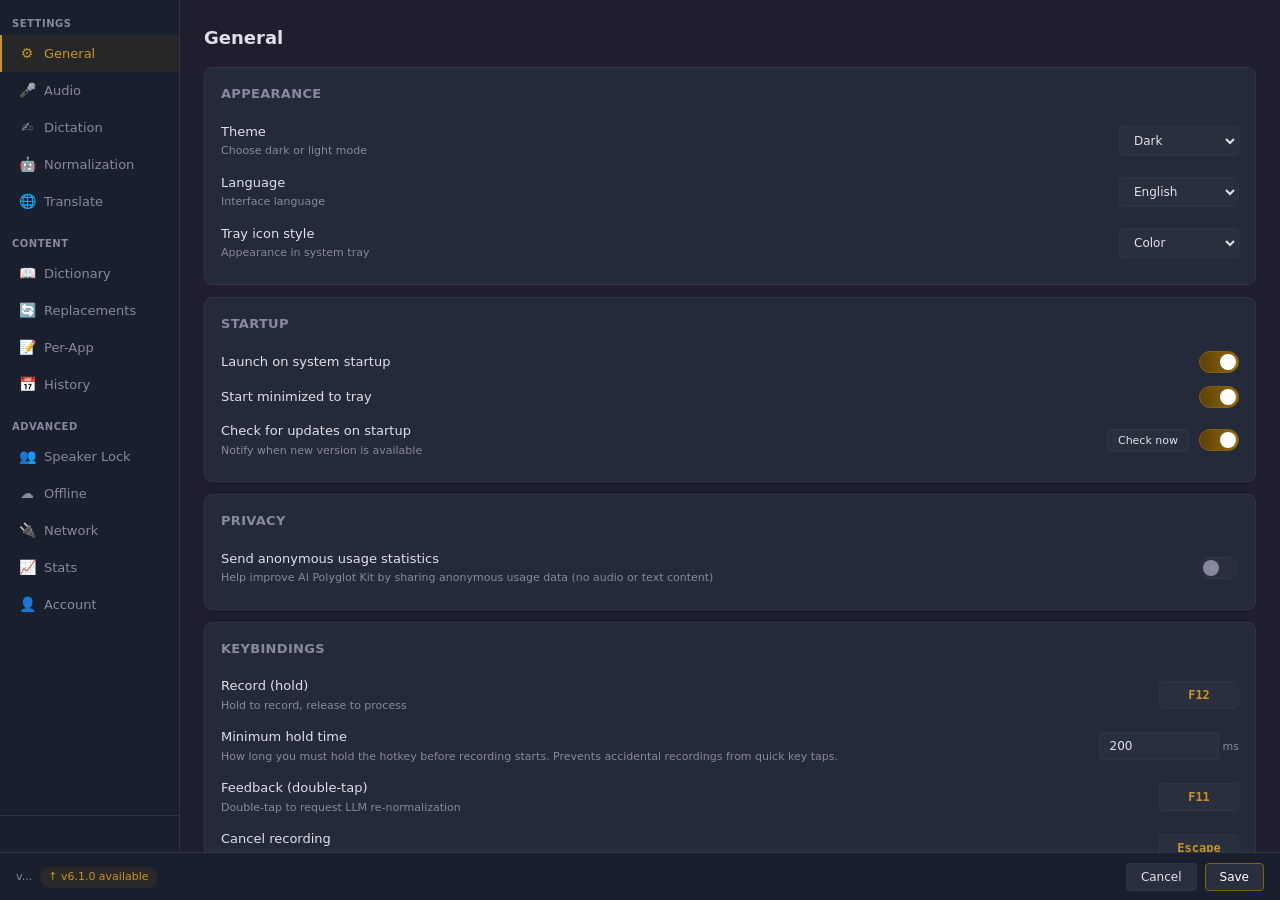
==== commit 0e0dde8b: "fix: language dropdown matches config, no hardcoded 'selected' Root cause: HTML had hardcoded <optio" ====
--- a/src/ui/web/index.html
+++ b/src/ui/web/index.html
@@ -672,7 +672,7 @@
             <div class="form-label" data-i18n="general.language">Language</div>
             <div class="form-hint" data-i18n="general.language.hint">Interface language</div>
           </div>
-          <select id="lang-select"><option value="en">English</option><option value="uk" selected>Ukrainian</option></select>
+          <select id="lang-select"><option value="en">English</option><option value="uk">Ukrainian</option></select>
         </div>
         <div class="form-row">
           <div>
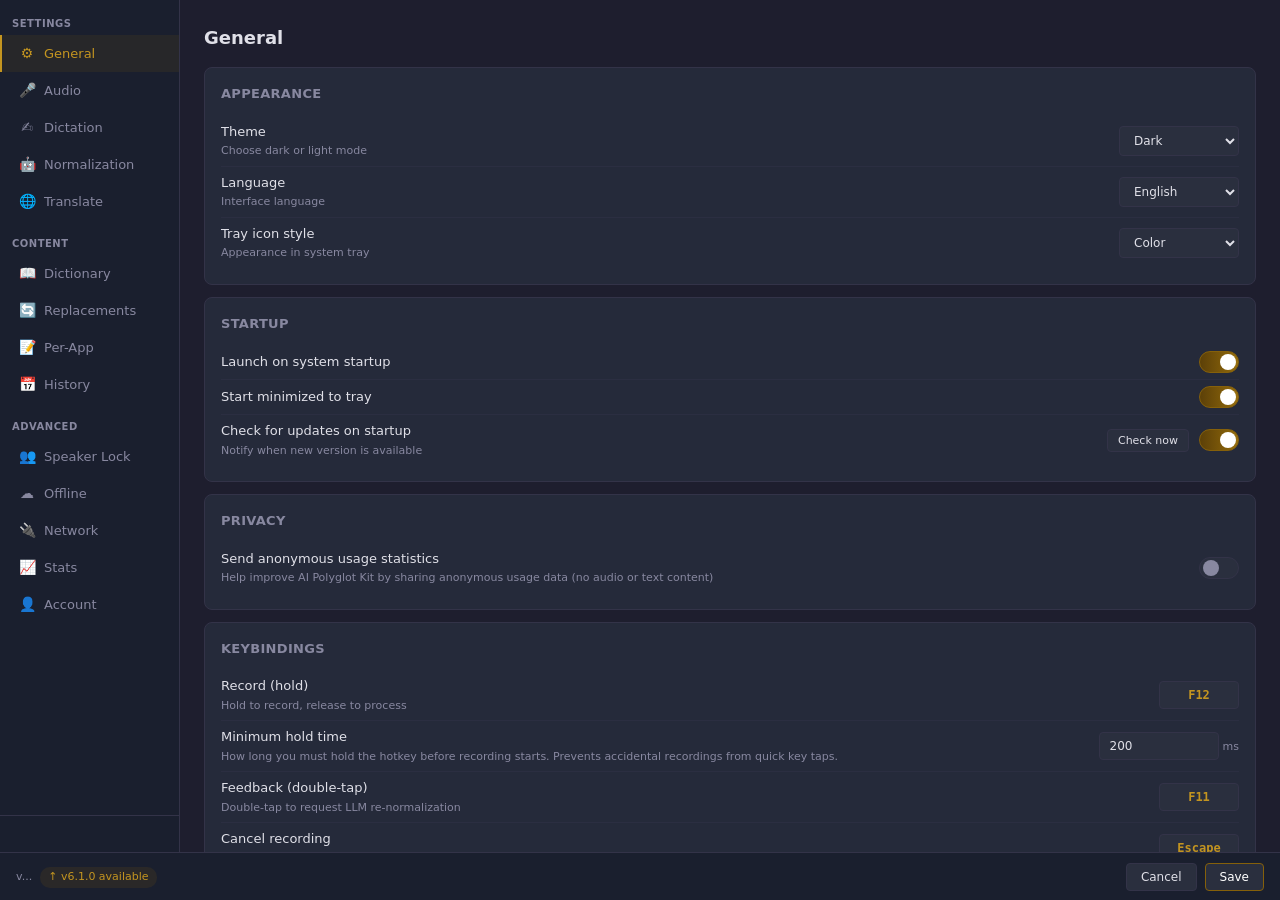
==== commit 5d509b73: "fix: remove scary error toast, add get_config logging - "Failed to load settings" toast replaced wit" ====
--- a/src/ui/web/index.html
+++ b/src/ui/web/index.html
@@ -3269,7 +3269,7 @@
       console.log('[config] Config loaded from backend');
     } catch (e) {
       console.error('[config] Failed to load config:', e);
-      showToast('Failed to load settings', 'error');
+      console.warn('[config] Settings load error (non-critical):', e.message);
     }
   }
 
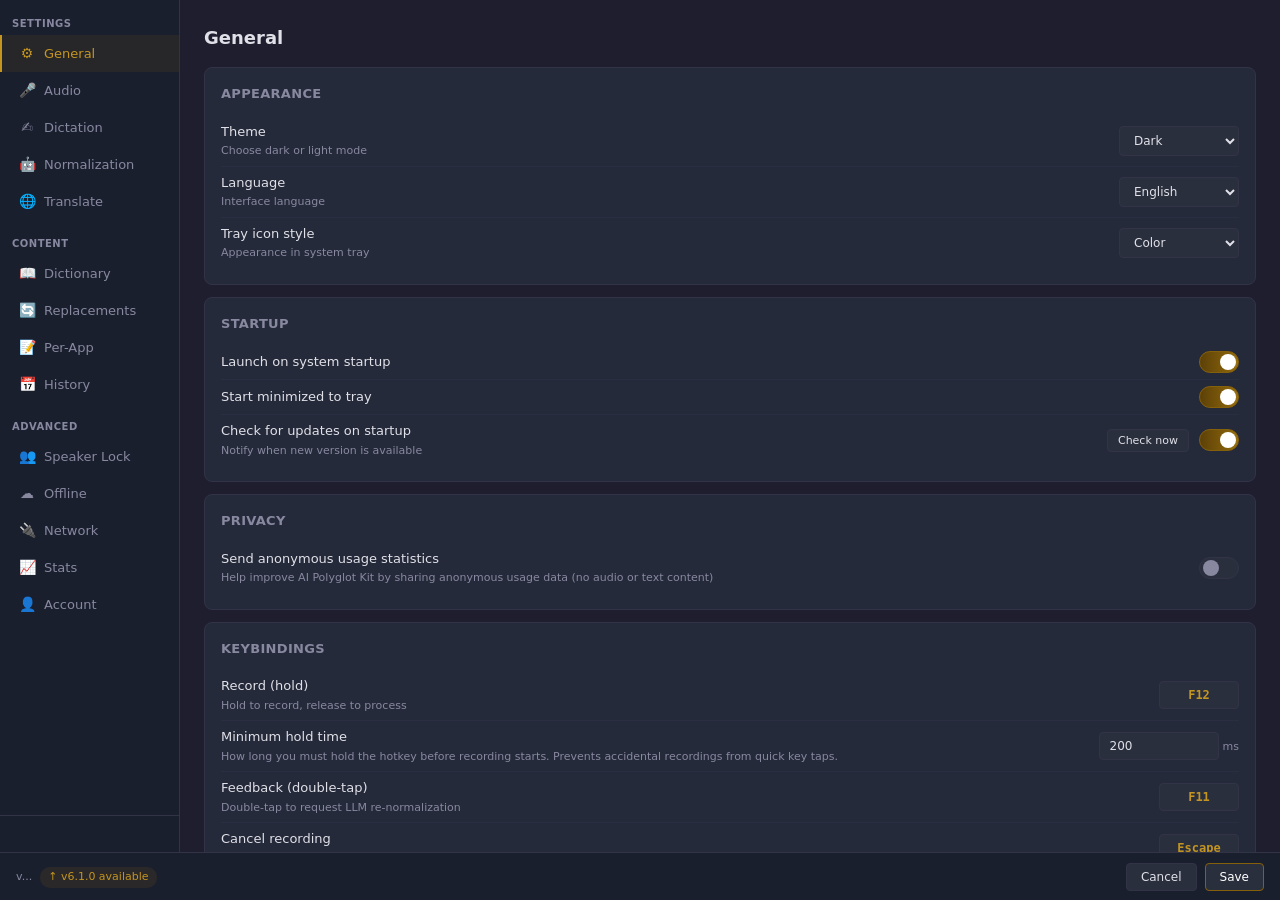
==== commit 3bb36f57: "refactor(v7): deduplicate index.html — strip inline CSS/JS/i18n Strip ~2800 lines of inline CSS, ~33" ====
--- a/src/ui/web/index.html
+++ b/src/ui/web/index.html
@@ -4,628 +4,7 @@
 <meta charset="UTF-8">
 <meta name="viewport" content="width=device-width, initial-scale=1.0">
 <title>AI Polyglot Kit v6.1 — Settings</title>
-<style>
-/* AI Polyglot Kit v6.1 — Settings UI Styles */
-/* Extracted from mockup: docs/mockups/settings-ui.html */
-
-/* ===== DARK THEME (default) ===== */
-:root {
-  --bg-primary: #1e1e2e;
-  --bg-secondary: #1a1f2e;
-  --bg-card: #252a3a;
-  --bg-input: #2a2f3e;
-  --fg-primary: #e0e0e8;
-  --fg-secondary: #8888a0;
-  --accent: #85600a;
-  --accent-secondary: #5c4008;
-  --accent-highlight: #c49520;
-  --success: #7ec89b;
-  --warning: #e0b878;
-  --error: #d47878;
-  --border: #333348;
-  --radius-card: 8px;
-  --radius-input: 4px;
-  --radius-toggle: 16px;
-}
-
-/* ===== LIGHT THEME ===== */
-[data-theme="light"] {
-  --bg-primary: #f0ece4;
-  --bg-secondary: #e8e3da;
-  --bg-card: #e6e1d8;
-  --bg-input: #dbd5cb;
-  --fg-primary: #2c2520;
-  --fg-secondary: #7a7068;
-  --accent: #85600a;
-  --accent-secondary: #5c4008;
-  --accent-highlight: #a07010;
-  --success: #3a7d44;
-  --warning: #b87a1a;
-  --error: #b84233;
-  --border: #d4cec4;
-}
-[data-theme="light"] body { background: #ddd8ce; }
-[data-theme="light"] .sidebar-item:hover { background: rgba(133,96,10,0.06); }
-[data-theme="light"] .sidebar-item.active { background: rgba(133,96,10,0.1); }
-[data-theme="light"] .table tr:hover td { background: rgba(133,96,10,0.04); }
-[data-theme="light"] .history-item:hover { background: rgba(133,96,10,0.03); }
-[data-theme="light"] .card { box-shadow: 0 1px 3px rgba(0,0,0,0.06); }
-[data-theme="light"] .modal { box-shadow: 0 12px 48px rgba(0,0,0,0.15); }
-[data-theme="light"] .window { box-shadow: 0 8px 32px rgba(0,0,0,0.12); }
-[data-theme="light"] .btn-minimize { background: #febc2e; }
-[data-theme="light"] .btn-maximize { background: #28c840; }
-[data-theme="light"] .btn-close { background: #ff5f57; }
-[data-theme="light"] ::-webkit-scrollbar-thumb { background: #c4bdb3; }
-[data-theme="light"] ::-webkit-scrollbar-track { background: var(--bg-secondary); }
-[data-theme="light"] .rms-bar, [data-theme="light"] .progress-bar, [data-theme="light"] .disk-bar { background: var(--border); }
-[data-theme="light"] .badge-info { background: rgba(83,52,131,0.1); }
-[data-theme="light"] .banner-info { background: rgba(83,52,131,0.08); border-color: rgba(83,52,131,0.2); }
-[data-theme="light"] .banner-warning { background: rgba(201,52,0,0.06); border-color: rgba(201,52,0,0.15); }
-[data-theme="light"] .banner-success { background: rgba(36,138,61,0.06); border-color: rgba(36,138,61,0.15); }
-[data-theme="light"] .stat-value {
-  background: linear-gradient(90deg, #85600a, #a07010, #85600a);
-  background-size: 300% 100%;
-  -webkit-background-clip: text;
-  -webkit-text-fill-color: transparent;
-}
-
-
-* { margin: 0; padding: 0; box-sizing: border-box; }
-
-body {
-  font-family: "Segoe UI", system-ui, -apple-system, sans-serif;
-  font-size: 13px;
-  line-height: 1.5;
-  color: var(--fg-primary);
-  background: var(--bg-primary);
-  margin: 0;
-  padding: 0;
-  width: 100vw;
-  height: 100vh;
-  overflow: hidden;
-}
-
-.window {
-  width: 100%;
-  height: 100%;
-  background: var(--bg-primary);
-  overflow: hidden;
-  display: flex;
-  flex-direction: column;
-  position: relative;
-}
-
-/* Title bar hidden — using native Windows frame */
-.titlebar { display: none; }
-
-/* Main layout */
-.main { display: flex; flex: 1; overflow: hidden; }
-
-/* Sidebar */
-.sidebar {
-  width: 180px;
-  background: var(--bg-secondary);
-  padding: 12px 0;
-  display: flex;
-  flex-direction: column;
-  border-right: 1px solid var(--border);
-  flex-shrink: 0;
-  overflow-y: auto;
-}
-.sidebar-section {
-  padding: 4px 12px;
-  font-size: 10px;
-  font-weight: 600;
-  color: var(--fg-secondary);
-  text-transform: uppercase;
-  letter-spacing: 0.5px;
-  margin-top: 12px;
-}
-.sidebar-section:first-child { margin-top: 0; }
-.sidebar-item {
-  padding: 8px 16px;
-  cursor: pointer;
-  font-size: 13px;
-  color: var(--fg-secondary);
-  display: flex;
-  align-items: center;
-  gap: 8px;
-  transition: all 0.15s;
-  border-left: 2px solid transparent;
-}
-.sidebar-item:hover { background: rgba(133,96,10,0.08); color: var(--fg-primary); }
-.sidebar-item.active {
-  color: var(--accent-highlight);
-  border-left-color: var(--accent-highlight);
-  background: rgba(133,96,10,0.12);
-  animation: goldGlow 4s ease-in-out infinite;
-}
-.sidebar-icon { width: 18px; text-align: center; font-size: 14px; }
-.sidebar-bottom {
-  margin-top: auto;
-  padding: 12px;
-  border-top: 1px solid var(--border);
-}
-
-/* Gold shimmer animations */
-@keyframes goldShimmer2 {
-  0% { background-position: -200% center; }
-  100% { background-position: 200% center; }
-}
-@keyframes goldShimmer3 {
-  0% { background-position: -300% center; }
-  100% { background-position: 300% center; }
-}
-@keyframes goldGlow {
-  0%, 100% { border-left-color: var(--accent); }
-  50% { border-left-color: var(--accent-highlight); }
-}
-
-.btn-upgrade {
-  width: 100%;
-  padding: 10px;
-  border: none;
-  border-radius: var(--radius-card);
-  font-size: 12px;
-  font-weight: 600;
-  cursor: pointer;
-  color: #fff;
-  background: linear-gradient(90deg, #5c4008, #85600a, #c49520, #85600a, #5c4008);
-  background-size: 300% 100%;
-  animation: goldShimmer3 6s linear infinite;
-  text-shadow: 0 1px 2px rgba(0,0,0,0.3);
-}
-.btn-upgrade:hover { filter: brightness(1.15); }
-
-/* Content area */
-.content {
-  flex: 1;
-  padding: 24px;
-  overflow-y: auto;
-  display: none;
-}
-.content.active { display: block; }
-.page-title { font-size: 18px; font-weight: 600; margin-bottom: 16px; }
-
-/* Cards */
-.card {
-  background: var(--bg-card);
-  border-radius: var(--radius-card);
-  padding: 16px;
-  margin-bottom: 12px;
-  border: 1px solid var(--border);
-}
-.card-title {
-  font-size: 13px;
-  font-weight: 600;
-  margin-bottom: 12px;
-  color: var(--fg-secondary);
-  text-transform: uppercase;
-  letter-spacing: 0.3px;
-}
-
-/* Form elements */
-.form-row {
-  display: flex;
-  align-items: center;
-  justify-content: space-between;
-  padding: 6px 0;
-  gap: 12px;
-  min-height: 32px;
-}
-.form-row + .form-row { border-top: 1px solid rgba(51,51,72,0.5); }
-.form-label { font-size: 13px; color: var(--fg-primary); }
-.form-hint { font-size: 11px; color: var(--fg-secondary); margin-top: 2px; }
-
-select, input[type="text"], input[type="number"], input[type="password"], input[type="url"] {
-  background: var(--bg-input);
-  border: 1px solid var(--border);
-  border-radius: var(--radius-input);
-  color: var(--fg-primary);
-  padding: 6px 10px;
-  font-size: 12px;
-  font-family: inherit;
-  outline: none;
-  min-width: 120px;
-  max-width: 200px;
-}
-select:focus, input:focus { border-color: var(--accent); }
-textarea {
-  background: var(--bg-input);
-  border: 1px solid var(--border);
-  border-radius: var(--radius-input);
-  color: var(--fg-primary);
-  padding: 8px 10px;
-  font-size: 12px;
-  font-family: inherit;
-  outline: none;
-  width: 100%;
-  resize: vertical;
-}
-textarea:focus { border-color: var(--accent); }
-
-/* Toggle switch */
-.toggle { position: relative; width: 40px; height: 22px; display: inline-block; flex-shrink: 0; }
-.toggle input { display: none; }
-.toggle-slider {
-  position: absolute;
-  inset: 0;
-  background: var(--bg-input);
-  border-radius: 11px;
-  cursor: pointer;
-  transition: all 0.2s;
-  border: 1px solid var(--border);
-}
-.toggle-slider::after {
-  content: '';
-  position: absolute;
-  width: 16px; height: 16px;
-  border-radius: 50%;
-  background: var(--fg-secondary);
-  top: 2px; left: 3px;
-  transition: all 0.2s;
-}
-.toggle input:checked + .toggle-slider {
-  background: linear-gradient(90deg, #5c4008, #85600a, #c49520, #85600a, #5c4008);
-  background-size: 300% 100%;
-  animation: goldShimmer2 5s linear infinite;
-  border-color: var(--accent);
-}
-.toggle input:checked + .toggle-slider::after { transform: translateX(17px); background: #fff; }
-
-/* Buttons */
-.btn {
-  padding: 6px 14px;
-  border-radius: var(--radius-input);
-  border: 1px solid var(--border);
-  background: var(--bg-input);
-  color: var(--fg-primary);
-  font-size: 12px;
-  font-family: inherit;
-  cursor: pointer;
-  transition: all 0.15s;
-  white-space: nowrap;
-}
-.btn:hover { background: var(--bg-card); border-color: var(--fg-secondary); }
-.btn-sm { padding: 4px 10px; font-size: 11px; }
-.btn-primary { border-color: var(--accent); color: #fff; }
-.btn-danger { border-color: var(--error); color: var(--error); }
-.btn-danger:hover { background: rgba(212,120,120,0.15); }
-.btn-success { border-color: var(--success); color: var(--success); }
-.btn-success:hover { background: rgba(126,200,155,0.15); }
-
-/* Table */
-.table { width: 100%; border-collapse: collapse; font-size: 12px; }
-.table th { text-align: left; font-weight: 600; color: var(--fg-secondary); padding: 8px 8px; border-bottom: 1px solid var(--border); font-size: 11px; text-transform: uppercase; }
-.table td { padding: 8px 8px; border-bottom: 1px solid rgba(51,51,72,0.3); vertical-align: middle; }
-.table tr:last-child td { border-bottom: none; }
-.table tr:hover td { background: rgba(133,96,10,0.05); }
-
-/* Footer */
-.footer {
-  height: 48px;
-  border-top: 1px solid var(--border);
-  display: flex;
-  align-items: center;
-  justify-content: flex-end;
-  gap: 8px;
-  padding: 0 16px;
-  flex-shrink: 0;
-  background: var(--bg-secondary);
-}
-
-/* RMS bar */
-.rms-bar { width: 100%; height: 6px; background: var(--bg-input); border-radius: 3px; overflow: hidden; margin-top: 8px; }
-.rms-fill { height: 100%; background: linear-gradient(90deg, var(--success), var(--accent-highlight)); border-radius: 3px; width: 35%; transition: width 0.1s; }
-
-/* Search */
-.search-wrap { position: relative; margin-bottom: 12px; }
-.search-icon { position: absolute; left: 10px; top: 50%; transform: translateY(-50%); color: var(--fg-secondary); font-size: 14px; }
-
-/* Hotkey input */
-.hotkey-input {
-  background: var(--bg-input);
-  border: 1px solid var(--border);
-  border-radius: var(--radius-input);
-  color: #c49520;
-  padding: 4px 10px;
-  font-size: 12px;
-  font-family: "Segoe UI", monospace;
-  font-weight: 600;
-  min-width: 80px;
-  text-align: center;
-  cursor: pointer;
-  animation: goldGlow2 3.5s ease-in-out infinite;
-  display: inline-block;
-}
-.hotkey-input:hover { border-color: var(--accent-highlight); background: rgba(133,96,10,0.15); }
-@keyframes goldGlow2 {
-  0%, 100% { border-color: var(--border); }
-  50% { border-color: rgba(196,149,32,0.4); }
-}
-
-/* Status indicator */
-.status-dot { width: 8px; height: 8px; border-radius: 50%; display: inline-block; margin-right: 6px; }
-.status-dot.online { background: var(--success); }
-.status-dot.offline { background: var(--warning); }
-.status-dot.error { background: var(--error); }
-
-/* Progress bar */
-.progress-bar { width: 100%; height: 6px; background: var(--bg-input); border-radius: 3px; overflow: hidden; margin-top: 8px; }
-.progress-fill { height: 100%; background: var(--accent); border-radius: 3px; transition: width 0.3s; }
-
-/* Tag / badge */
-.badge { display: inline-block; padding: 2px 8px; border-radius: 10px; font-size: 10px; font-weight: 600; }
-.badge-success { background: rgba(76,175,80,0.2); color: var(--success); }
-.badge-warning { background: rgba(255,152,0,0.2); color: var(--warning); }
-.badge-error { background: rgba(244,67,54,0.2); color: var(--error); }
-.badge-info { background: rgba(83,52,131,0.3); color: #a78bfa; }
-.badge-accent { background: rgba(133,96,10,0.2); color: var(--accent-highlight); }
-
-/* Voice enrollment */
-.voice-circle {
-  width: 80px; height: 80px;
-  border-radius: 50%;
-  border: 3px solid var(--border);
-  display: flex;
-  align-items: center;
-  justify-content: center;
-  margin: 0 auto 12px;
-  font-size: 32px;
-  color: var(--fg-secondary);
-  transition: all 0.3s;
-}
-.voice-circle.enrolled { border-color: #c49520; color: #c49520; }
-.voice-circle.recording { border-color: var(--error); color: var(--error); animation: voicePulse 1s ease-in-out infinite; }
-@keyframes voicePulse {
-  0%, 100% { transform: scale(1); box-shadow: 0 0 0 0 rgba(212,120,120,0.4); }
-  50% { transform: scale(1.05); box-shadow: 0 0 0 12px rgba(212,120,120,0); }
-}
-
-/* Stats grid */
-.stats-grid { display: grid; grid-template-columns: repeat(4, 1fr); gap: 12px; }
-.stat-card {
-  background: var(--bg-card);
-  border-radius: var(--radius-card);
-  padding: 16px;
-  text-align: center;
-  border: 1px solid var(--border);
-}
-.stat-card.highlight { border-color: var(--accent); }
-.stat-value {
-  font-size: 24px;
-  font-weight: 700;
-  background: linear-gradient(90deg, #c49520, #e8c547, #c49520);
-  background-size: 300% 100%;
-  -webkit-background-clip: text;
-  -webkit-text-fill-color: transparent;
-  animation: goldShimmer2 7s linear infinite;
-}
-.stat-label { font-size: 11px; color: var(--fg-secondary); margin-top: 4px; }
-
-/* History items */
-.history-item {
-  display: flex;
-  align-items: flex-start;
-  gap: 12px;
-  padding: 10px 0;
-  border-bottom: 1px solid rgba(51,51,72,0.4);
-  cursor: pointer;
-}
-.history-item:hover { background: rgba(133,96,10,0.04); margin: 0 -12px; padding: 10px 12px; }
-.history-item:last-child { border-bottom: none; }
-.history-checkbox { margin-top: 4px; accent-color: var(--accent-highlight); }
-.history-preview { flex: 1; min-width: 0; }
-.history-text { font-size: 13px; white-space: nowrap; overflow: hidden; text-overflow: ellipsis; }
-.history-meta { font-size: 11px; color: var(--fg-secondary); margin-top: 2px; }
-.history-actions { display: flex; gap: 4px; flex-shrink: 0; }
-.history-expanded {
-  display: none;
-  background: var(--bg-input);
-  border-radius: var(--radius-input);
-  padding: 12px;
-  margin-top: 8px;
-  font-size: 12px;
-}
-.history-expanded.show { display: block; }
-.history-expanded-label { font-size: 10px; text-transform: uppercase; color: var(--fg-secondary); font-weight: 600; margin-bottom: 4px; }
-.history-expanded-text { margin-bottom: 10px; line-height: 1.6; }
-
-/* Model cards */
-.model-card {
-  background: var(--bg-input);
-  border: 1px solid var(--border);
-  border-radius: var(--radius-card);
-  padding: 14px;
-  display: flex;
-  align-items: center;
-  gap: 14px;
-  margin-bottom: 8px;
-}
-.model-icon { font-size: 28px; flex-shrink: 0; }
-.model-info { flex: 1; }
-.model-name { font-weight: 600; font-size: 13px; }
-.model-desc { font-size: 11px; color: var(--fg-secondary); margin-top: 2px; }
-.model-size { font-size: 11px; color: var(--fg-secondary); }
-.model-actions { flex-shrink: 0; }
-
-/* Disk space bar */
-.disk-bar { height: 8px; background: var(--bg-card); border-radius: 4px; overflow: hidden; margin-top: 6px; display: flex; }
-.disk-used { background: var(--accent); height: 100%; }
-.disk-models { background: var(--accent-highlight); height: 100%; }
-.disk-free { background: var(--bg-input); height: 100%; flex: 1; }
-
-/* Filter bar */
-.filter-bar { display: flex; gap: 8px; margin-bottom: 12px; align-items: center; flex-wrap: wrap; }
-.filter-chip {
-  padding: 4px 10px;
-  border-radius: 12px;
-  font-size: 11px;
-  border: 1px solid var(--border);
-  background: var(--bg-input);
-  color: var(--fg-secondary);
-  cursor: pointer;
-  transition: all 0.15s;
-}
-.filter-chip:hover { border-color: var(--accent); color: var(--fg-primary); }
-.filter-chip.active { border-color: var(--accent-highlight); background: rgba(133,96,10,0.15); color: var(--accent-highlight); }
-
-/* ===== MODAL SYSTEM ===== */
-.modal-overlay {
-  display: none;
-  position: absolute;
-  inset: 0;
-  background: rgba(0,0,0,0.6);
-  z-index: 100;
-  align-items: center;
-  justify-content: center;
-  backdrop-filter: blur(2px);
-}
-.modal-overlay.show { display: flex; }
-.modal {
-  background: var(--bg-primary);
-  border: 1px solid var(--border);
-  border-radius: 12px;
-  box-shadow: 0 12px 48px rgba(0,0,0,0.5);
-  min-width: 400px;
-  max-width: 560px;
-  max-height: 80%;
-  overflow: hidden;
-  display: flex;
-  flex-direction: column;
-}
-.modal-sm { min-width: 340px; max-width: 420px; }
-.modal-header {
-  padding: 16px 20px;
-  border-bottom: 1px solid var(--border);
-  display: flex;
-  align-items: center;
-  justify-content: space-between;
-}
-.modal-title { font-size: 15px; font-weight: 600; }
-.modal-close {
-  width: 28px; height: 28px;
-  border-radius: 50%;
-  border: none;
-  background: transparent;
-  color: var(--fg-secondary);
-  font-size: 18px;
-  cursor: pointer;
-  display: flex;
-  align-items: center;
-  justify-content: center;
-}
-.modal-close:hover { background: rgba(212,120,120,0.15); color: var(--error); }
-.modal-body { padding: 20px; overflow-y: auto; }
-.modal-footer {
-  padding: 12px 20px;
-  border-top: 1px solid var(--border);
-  display: flex;
-  align-items: center;
-  justify-content: flex-end;
-  gap: 8px;
-}
-
-/* Hotkey capture modal */
-.hotkey-capture { text-align: center; padding: 32px; }
-.hotkey-capture-display {
-  font-size: 28px;
-  font-weight: 700;
-  color: var(--accent-highlight);
-  margin: 24px 0;
-  min-height: 44px;
-}
-.hotkey-capture-hint { font-size: 12px; color: var(--fg-secondary); }
-
-/* Enrollment steps */
-.enrollment-step { text-align: center; padding: 16px; }
-.enrollment-progress { display: flex; gap: 8px; justify-content: center; margin-bottom: 20px; }
-.enrollment-dot { width: 10px; height: 10px; border-radius: 50%; background: var(--border); }
-.enrollment-dot.done { background: var(--success); }
-.enrollment-dot.current { background: var(--accent-highlight); animation: voicePulse 1.5s ease-in-out infinite; }
-
-/* Import area */
-.import-drop {
-  border: 2px dashed var(--border);
-  border-radius: var(--radius-card);
-  padding: 32px;
-  text-align: center;
-  color: var(--fg-secondary);
-  cursor: pointer;
-  transition: all 0.2s;
-}
-.import-drop:hover { border-color: var(--accent); background: rgba(133,96,10,0.05); }
-.import-drop-icon { font-size: 32px; margin-bottom: 8px; }
-
-/* Version info */
-.version-info {
-  display: flex;
-  align-items: center;
-  gap: 12px;
-  padding: 12px;
-  background: var(--bg-input);
-  border-radius: var(--radius-card);
-}
-.version-icon { font-size: 36px; }
-
-/* Slider */
-input[type="range"] {
-  -webkit-appearance: none;
-  width: 120px;
-  height: 4px;
-  border-radius: 2px;
-  outline: none;
-  background: transparent;
-}
-input[type="range"]::-webkit-slider-runnable-track {
-  height: 4px;
-  border-radius: 2px;
-  background: #333348;
-}
-input[type="range"]::-webkit-slider-thumb {
-  -webkit-appearance: none;
-  width: 16px; height: 16px;
-  border-radius: 50%;
-  background: #c49520;
-  cursor: pointer;
-  margin-top: -6px;
-}
-
-/* Notification banner */
-.banner {
-  padding: 10px 14px;
-  border-radius: var(--radius-card);
-  font-size: 12px;
-  margin-bottom: 12px;
-  display: flex;
-  align-items: center;
-  gap: 8px;
-}
-.banner-info { background: rgba(83,52,131,0.15); border: 1px solid rgba(83,52,131,0.3); color: #a78bfa; }
-.banner-warning { background: rgba(255,152,0,0.1); border: 1px solid rgba(255,152,0,0.25); color: var(--warning); }
-.banner-success { background: rgba(76,175,80,0.1); border: 1px solid rgba(76,175,80,0.25); color: var(--success); }
-
-/* App process list */
-.app-row {
-  display: flex;
-  align-items: center;
-  gap: 10px;
-  padding: 8px;
-  border-bottom: 1px solid rgba(51,51,72,0.3);
-  cursor: pointer;
-}
-.app-row:hover { background: rgba(133,96,10,0.08); }
-.app-row:last-child { border-bottom: none; }
-.app-icon-sm { font-size: 16px; flex-shrink: 0; }
-.app-name { flex: 1; font-size: 13px; }
-
-/* Scrollbar */
-::-webkit-scrollbar { width: 6px; }
-::-webkit-scrollbar-track { background: transparent; }
-::-webkit-scrollbar-thumb { background: var(--border); border-radius: 3px; }
-::-webkit-scrollbar-thumb:hover { background: var(--fg-secondary); }
-
-</style>
+<link rel="stylesheet" href="css/styles.css">
 </head>
 <body>
 
@@ -2798,3327 +2177,8 @@
 
 </div>
 
-<script>
-var _EMBEDDED_I18N = {"en":{"account.application":"Application","account.checkUpdates":"Check for updates","account.clearHistory":"Clear all history","account.clearHistory.hint":"Permanently delete all dictation records","account.clearHistoryBtn":"Clear History","account.dangerZone":"Danger Zone","account.dataManagement":"Data Management","account.exportHistory":"Export history","account.exportHistory.hint":"Export dictation history as CSV or JSON","account.exportSettings":"Export all settings","account.exportSettings.hint":"Save config to YAML file (excluding API keys)","account.exportYAML":"Export YAML","account.importSettings":"Import settings","account.importSettings.hint":"Load config from YAML file","account.importYAML":"Import YAML","account.resetAll":"Reset All","account.resetDefaults":"Reset to defaults","account.resetDefaults.hint":"Reset all settings to factory defaults","account.title":"Account","account.viewAuditLog":"View audit log","account.viewLog":"View Log","apiKey":"API Key","audio.autoDelete":"Auto-delete","audio.autoDelete.30d":"30 days","audio.autoDelete.7d":"7 days","audio.autoDelete.90d":"90 days","audio.autoDelete.hint":"Automatically remove old recordings to save disk space","audio.autoDelete.never":"Never","audio.autoSwitch":"Auto-switch to new devices","audio.autoSwitch.hint":"When you plug in a USB headset or connect Bluetooth headphones, automatically switch to them. Unplug — switch back to the previous device.","audio.background":"Background Audio","audio.backgroundAudio":"Background Audio","audio.browse":"Browse","audio.ducking":"Lower other apps during recording","audio.ducking.hint":"While you're dictating, automatically reduce volume of music, video calls, and other apps so your voice comes through cleaner. Volume returns to normal when you stop.","audio.duckingAmount":"Reduction amount","audio.duckingAmount.hint":"How much to lower other apps' volume. 10% = barely noticeable, 80% = near silent. Choose what feels comfortable for you.","audio.inputDevice":"Input Device","audio.inputDevice.hint":"Which microphone to use for voice dictation. If you have a USB headset or external mic, select it here for best quality. Built-in laptop mics work but may pick up more noise.","audio.inputLevel.hint":"Input level — speak normally, the bar should be in the middle range","audio.lowerApps":"Lower other apps during recording","audio.microphone":"Microphone","audio.quality":"Audio quality","audio.quality.16k":"16000 Hz (speech, recommended)","audio.quality.48k":"48000 Hz (high quality)","audio.quality.hint":"16 kHz is sufficient for speech recognition and uses less bandwidth. 48 kHz is studio quality — only needed if you plan to save recordings for other purposes.","audio.recording":"Recording","audio.refresh":"Refresh","audio.saveLocation":"Save location","audio.saveLocation.hint":"Where to store recorded audio files","audio.saveRecordings":"Save recordings","audio.saveRecordings.hint":"Keep audio files after recognition. Useful for debugging, training, or comparing what you said vs what was recognized.","audio.test":"Test","audio.title":"Audio","badge.notSet":"Not set","badge.valid":"Valid","baseUrl":"Base URL","baseUrl.hint":"Override for self-hosted or proxy endpoints","btn.add":"Add","btn.apply":"Apply","btn.cancel":"Cancel","btn.checkNow":"Check now","btn.close":"Close","btn.delete":"Delete","btn.done":"Done","btn.edit":"Edit","btn.export":"Export","btn.import":"Import","btn.install":"Install","btn.ok":"OK","btn.rescan":"Rescan","btn.save":"Save","dictation.accuracy":"Recognition accuracy","dictation.accuracy.hint":"Higher accuracy takes more time. \"Good\" is enough for most cases.","dictation.adaptStyle":"Adapt style to active app","dictation.adaptStyle.hint":"Casual in Slack, formal in Word, technical in VS Code","dictation.addApp":"+ Add Application","dictation.agc":"Automatic gain control","dictation.agc.hint":"Automatically adjusts your microphone volume so you're always heard clearly — whether you speak quietly or loudly, close or far from the mic. The target level below controls how loud the output should be.","dictation.appStyles":"App Styles","dictation.appStyles.hint":"Configure dictation style per application","dictation.audioProcessing":"Audio Processing","dictation.col.app":"Application","dictation.col.injection":"Injection","dictation.col.style":"Style","dictation.confirmMultiline":"Confirm multi-line in terminal","dictation.confirmMultiline.hint":"Show confirmation dialog before pasting multi-line text","dictation.contextFormatting":"Context-Aware Formatting","dictation.cpuUsage":"CPU usage","dictation.cpuUsage.hint":"How much of your processor to dedicate to speech recognition","dictation.creativity":"Creativity","dictation.creativity.hint":"Low = stable, predictable results. Increase if the model struggles with accents or unusual speech.","dictation.defaultInjection":"Default injection method","dictation.defaultInjection.hint":"How text is typed into the target app","dictation.defaultStyle":"Default style","dictation.defaultStyle.hint":"Used for apps without a specific style","dictation.fallbackClipboard":"Auto-fallback to clipboard on failure","dictation.languages":"Languages","dictation.languages.hint":"Select languages you speak. Multiple languages improve recognition accuracy when switching between them.","dictation.mode.fallback":"Fallback","dictation.mode.fallback.hint":"Uses cloud, switches to offline if no internet or tokens run out","dictation.mode.offline":"Offline only","dictation.mode.offline.hint":"Built-in model, no internet needed","dictation.mode.online":"Online only","dictation.mode.online.hint":"Cloud API, best quality","dictation.noiseSuppression":"RNNoise noise suppression","dictation.noiseSuppression.hint":"Removes background noise — keyboard typing, fan hum, air conditioning. Recommended on for all environments. Uses a small neural network, no noticeable CPU impact.","dictation.offlineLanguages.hint":"Same as online providers. Multiple languages help when you switch between them mid-speech.","dictation.offlineProvider":"Offline Provider","dictation.offlineProvider.hint":"Built-in Whisper Large V3 Turbo model (809M parameters). Optimized for CPU with int8 quantization via CTranslate2. No internet required.","dictation.offlineSTTWarning":"No offline STT model downloaded. Go to Settings → Offline to detect your system and download a model.","dictation.offlineWarning":"Fallback and Offline modes require offline models. Download them in Settings → Offline.","dictation.onlineProviders":"Online Providers","dictation.onlineProviders.hint":"Three providers in priority order. If #1 is unavailable or out of tokens, falls back to #2, then #3.","dictation.recMode":"Recognition Mode","dictation.recMode.hint":"How the app recognizes your speech. Fallback mode tries online first, switches to offline automatically if unavailable or out of tokens.","dictation.recognitionMode":"Recognition Mode","dictation.recommendedLink":"Recommended services (GitHub README)","dictation.sanitizeTerminal":"Sanitize terminal input","dictation.sanitizeTerminal.hint":"Strip shell metacharacters (|, &amp;, ;, $(), etc.)","dictation.targetVolume":"Target volume level","dictation.targetVolume.hint":"How loud your voice should be after auto-leveling. \"Clear voice\" works for most people.","dictation.terminalSafety":"Terminal Safety","dictation.textInjection":"Text Injection","dictation.title":"Dictation","dictation.typingSpeed":"Typing speed","dictation.typingSpeed.hint":"Delay between keystrokes (0 = instant)","dictation.vad":"VAD sensitivity","dictation.vad.0":"0 — Very sensitive (catches quiet speech)","dictation.vad.1":"1 — Sensitive","dictation.vad.2":"2 — Balanced (recommended)","dictation.vad.3":"3 — Strict (clean cuts, may trim quiet endings)","dictation.vadSensitivity":"Voice detection sensitivity","dictation.vadSensitivity.hint":"Controls how aggressively the app detects when you stop talking. Lower = more sensitive, catches soft speech but may include background noise. Higher = stricter, cleanly cuts silence but may trim quiet endings. Level 2 works well for most people.","dictionary.add":"Add","dictionary.addTerm":"Add Term","dictionary.addTerm.hint":"Specialized terms, names, abbreviations that the model doesn't recognize correctly.","dictionary.addedManually":"Added manually","dictionary.auto":"auto","dictionary.autoLearned":"Auto-learned","dictionary.export":"Export","dictionary.import":"Import","dictionary.importExport":"Import / Export","dictionary.importExport.hint":"Import from .txt (one word per line) or .json. Export as .json.","dictionary.infoBanner":"Most words are learned automatically from your corrections (double-tap feedback). Add terms here only if the app hasn't learned them yet.","dictionary.manual":"manual","dictionary.search":"Search","dictionary.showingResults":"Showing 3 results for \"py\"","dictionary.statistics":"Statistics","dictionary.title":"Dictionary","dictionary.totalTerms":"Total terms","footer.cancel":"Cancel","footer.save":"Save","footer.updateAvailable":"Update available","general.appearance":"Appearance","general.autostart":"Launch on system startup","general.checkNow":"Check now","general.checkUpdates":"Check for updates on startup","general.checkUpdates.hint":"Notify when new version is available","general.hotkey.cancel":"Cancel recording","general.hotkey.cancel.hint":"Abort current recording, discard audio","general.hotkey.feedback":"Feedback (double-tap)","general.hotkey.feedback.hint":"Double-tap to request LLM re-normalization","general.hotkey.holdTime":"Minimum hold time","general.hotkey.holdTime.hint":"How long you must hold the hotkey before recording starts. Prevents accidental recordings from quick key taps.","general.hotkey.pasteLast":"Paste last transcript","general.hotkey.pasteLast.hint":"Insert last dictation at cursor","general.hotkey.record":"Record (hold)","general.hotkey.record.hint":"Hold to record, release to process","general.hotkey.translate":"Translate (double-tap)","general.hotkey.translate.hint":"Double-tap to translate selected text or clipboard content","general.keybindings":"Keybindings","general.language":"Language","general.language.hint":"Interface language","general.notifications":"Notifications","general.overlay.bottomCenter":"Bottom center","general.overlay.bottomLeft":"Bottom left","general.overlay.bottomRight":"Bottom right","general.overlay.topCenter":"Top center","general.overlay.topLeft":"Top left","general.overlay.topRight":"Top right","general.overlayPosition":"Overlay position","general.overlayPosition.hint":"Where to show the recording pill","general.privacy":"Privacy","general.showOverlay":"Show overlay","general.soundFeedback":"Sound feedback","general.startMinimized":"Start minimized to tray","general.startup":"Startup","general.telemetry":"Send anonymous usage statistics","general.telemetry.hint":"Help improve AI Polyglot Kit by sharing anonymous usage data (no audio or text content)","general.theme":"Theme","general.theme.dark":"Dark","general.theme.hint":"Choose dark or light mode","general.theme.light":"Light","general.title":"General","general.trayIcon":"Tray icon style","general.trayIcon.color":"Color","general.trayIcon.hint":"Appearance in system tray","general.trayIcon.mono":"Monochrome","history.all":"All","history.copy":"Copy","history.copyNormalized":"Copy normalized","history.copyRaw":"Copy raw","history.deleteSelected":"Delete selected","history.encrypt":"Encrypt history (DPAPI)","history.encrypt.hint":"Encrypt raw_text and normalized_text columns","history.filter":"Filter:","history.loadMore":"Load more","history.normalized":"Normalized output","history.rawSTT":"Raw STT output","history.renormalize":"Re-normalize","history.retention":"Retention period","history.sensitiveMode":"Sensitive mode","history.sensitiveMode.hint":"Pause history recording (for passwords, confidential text)","history.settings":"History Settings","history.speakerRejected":"[Speaker rejected — not recognized]","history.storeRaw":"Store raw STT output","history.thisMonth":"This month","history.thisWeek":"This week","history.title":"History","history.today":"Today","injection.clipboard":"Clipboard","injection.keyboard":"Keyboard","injection.sendInput":"Keyboard simulation (SendInput)","injection.uiAutomation":"UI Automation (SetValue)","instructions.addAppRule":"+ Add App Rule","instructions.appRules":"App Rules","instructions.appRules.hint":"Assign scripts to detected applications. Apps without a rule use global normalization settings.","instructions.builtIn":"Built-in","instructions.customScripts":"Custom Scripts","instructions.customScripts.hint":"Create your own scripts. Available in the App Rules dropdown above.","instructions.infoBanner":"Per-app instructions are sent to the LLM together with the dictation. They override global normalization settings for the selected app.","instructions.mySlackRules":"My Slack Rules","instructions.mySlackRules.hint":"all lowercase, no periods, short sentences","instructions.newScript":"+ New Script","instructions.preset.codeEditor":"Code Editor","instructions.preset.codeEditor.hint":"English only, code-aware formatting, camelCase/snake_case preserved","instructions.preset.document":"Document","instructions.preset.document.hint":"Formal style, full sentences, paragraph breaks on long pauses","instructions.preset.email":"Email","instructions.preset.email.hint":"Formal style, proper punctuation, greeting and signature preserved","instructions.preset.messenger":"Messenger","instructions.preset.messenger.hint":"Informal style, no caps at start, minimal punctuation, emoji-friendly","instructions.presets":"Presets","instructions.presets.hint":"Built-in scripts. Assign them to apps below or use as a base for custom scripts.","instructions.title":"Per-App Instructions","llm.addPunctuation":"Add punctuation","llm.capitalize":"Capitalize","llm.enable":"Enable LLM normalization","llm.enableNorm":"Enable LLM text normalization","llm.features":"Normalization Features","llm.feedback":"Feedback Loop","llm.feedback.dialog":"Show correction dialog","llm.feedback.renorm":"Re-normalize with stronger corrections","llm.feedback.resend":"Re-send to STT with different model","llm.feedbackLoop":"Feedback Loop","llm.feedbackMode":"Feedback mode","llm.feedbackMode.hint":"What happens when you double-tap feedback key","llm.fixGrammar":"Fix grammar","llm.fixTerminology":"Fix terminology","llm.grammar":"Grammar","llm.maxTokens":"Max tokens","llm.maxTokens.hint":"Maximum output length","llm.numberFormat":"Number formatting","llm.numberFormat.hint":"Convert \"twenty three\" to \"23\"","llm.numbers":"Number formatting","llm.offlineProvider":"Offline Provider","llm.offlineProvider.hint":"Built-in lightweight model for text normalization without internet. Runs on CPU via llama.cpp (GGUF Q4 quantization).","llm.offlineTemp.hint":"Lower = more predictable normalization","llm.offlineWarning":"No offline LLM model downloaded. Go to Settings → Offline to detect your system and download a model.","llm.onlineProviders":"Online Providers","llm.onlineProviders.hint":"Three providers in priority order. If #1 is unavailable, falls back to #2, then #3.","llm.providers":"Online Providers","llm.punctuation":"Punctuation","llm.recommendedLink":"Recommended services (GitHub README)","llm.settings":"LLM Settings","llm.temperature":"Temperature","llm.temperature.hint":"Lower = more consistent, higher = more creative","llm.terminology":"Terminology","llm.title":"Normalization","modal.addApp":"Add Application","modal.addApp.dictationStyle":"Dictation style","modal.addApp.injectionMethod":"Injection method","modal.addApp.processName":"Process name","modal.addApp.processName.hint":"Enter the executable name or pick from running processes","modal.addApp.runningProcesses":"Running processes:","modal.addAppRule":"Add App Rule","modal.addReplacement":"Add Replacement","modal.audit.openExplorer":"Open in Explorer","modal.auditLog":"Audit Log","modal.checkUpdates":"Check for Updates","modal.clearHistory":"Clear All History","modal.confirm.cannotUndo":"This cannot be undone.","modal.confirm.clearAll":"Clear All","modal.confirm.clearHistory":"Permanently delete all 342 dictation records?","modal.confirm.clearHistory.hint":"This cannot be undone. Statistics will also be reset.","modal.confirm.deleteModel.hint":"You can re-download it later. Offline STT will be unavailable until another model is downloaded.","modal.confirm.deleteProfile":"Are you sure you want to permanently delete your voice profile?","modal.confirm.deleteProfile.hint":"Speaker Lock will be disabled. You'll need to re-enroll to use it again.","modal.confirm.regenSecret":"Generate a new shared secret for Chrome extension authentication?","modal.confirm.regenSecret.hint":"The extension will need to be reconnected after this. Current sessions will be disconnected.","modal.confirm.resetAll":"Reset all settings to factory defaults?","modal.confirm.resetAll.hint":"API keys will NOT be removed. History will NOT be deleted. Only settings/config will be reset.","modal.confirm.resetAllBtn":"Reset All Settings","modal.deleteModel":"Delete Model","modal.deleteSelected":"Delete Selected","modal.deleteVoiceProfile":"Delete Voice Profile","modal.download.ready":"Ready to download","modal.download.sha256":"SHA-256 integrity check will run after download","modal.download.size":"460 MB from HuggingFace Hub (HTTPS)","modal.downloadModel":"Download Model","modal.editScript":"Edit Script","modal.enrollment":"Voice Enrollment","modal.enrollment.created":"Voice Profile Created!","modal.enrollment.recordHint":"Read the following text aloud in a quiet environment. We need about 5 seconds of your natural speaking voice.","modal.enrollment.recordVoice":"Record Your Voice","modal.enrollment.recording":"Recording...","modal.enrollment.start":"Start Recording","modal.enrollment.stop":"Stop Recording","modal.help.anthropicLLM":"Claude Haiku, best instruction following","modal.help.assemblyai":"100h free, Universal-2, best accuracy","modal.help.deepgram":"$200 free credit, Nova-2, low latency streaming","modal.help.deepl":"500K chars/month free, best European language quality","modal.help.groqLLM":"free tier, Llama 3.3 70B, fastest inference","modal.help.groqSTT":"free (rate limited), Whisper V3 Turbo, fastest","modal.help.groqTranslate":"free tier, good for most languages","modal.help.llm":"LLM (Normalization)","modal.help.openGuide":"Open step-by-step guide","modal.help.openaiLLM":"GPT-4o-mini, best grammar correction","modal.help.openaiSTT":"$5 free, Whisper, best multilingual","modal.help.openaiTranslate":"GPT-4o-mini, handles rare language pairs","modal.help.startTip":"Start with Groq — it's free and fast. Add a paid provider as fallback for reliability.","modal.help.stt":"STT (Speech-to-Text)","modal.help.translation":"Translation","modal.hotkey.escHint":"Press","modal.hotkey.pressKey":"Press any key combination...","modal.import.configWarning":"This will overwrite your current settings (API keys are NOT imported)","modal.import.dropConfig":"Drop YAML config file here","modal.import.dropFile":"Drop file here or click to browse","modal.import.dropYAML":"Drop YAML file here or click to browse","modal.import.expectedFormat":"Expected format:","modal.import.importApply":"Import &amp; Apply","modal.import.merge":"Merge with existing","modal.import.merge.hint":"If off, existing replacements will be replaced entirely","modal.import.txtJson":".txt (one word per line) or .json","modal.import.yamlFormats":"Supports .yaml and .yml files","modal.importDict":"Import Dictionary","modal.importReplacements":"Import Replacements","modal.importSettings":"Import Settings","modal.install.available":"Page translation and browser dictation are now available.","modal.install.connected":"Extension connected!","modal.install.copyPath":"Copy Path","modal.install.copyUrl":"Copy URL","modal.install.hint":"After loading, the extension connects to the app automatically via localhost.","modal.install.openEdge":"Open Edge","modal.install.step1":"Open extensions page","modal.install.step1.hint":"Open edge://extensions in the browser","modal.install.step2":"Enable Developer mode","modal.install.step2.hint":"Turn on the \"Developer mode\" toggle in the top-right corner of the extensions page.","modal.install.step3":"Load unpacked extension","modal.install.step3.hint":"Click \"Load unpacked\" and select the extension folder:","modal.installExtension":"Install Extension","modal.recommendedServices":"Recommended Services","modal.regenSecret":"Regenerate Shared Secret","modal.repl.fuzzy":"Fuzzy (tolerates STT errors)","modal.repl.matchMode":"Match mode","modal.repl.sensitive":"Sensitive data","modal.repl.sensitive.hint":"Encrypt replacement text with DPAPI","modal.repl.strict":"Strict (exact match only)","modal.repl.text":"Replacement text","modal.repl.text.hint":"What gets inserted instead (supports multi-line)","modal.repl.tolerance":"Fuzzy tolerance: 0 for &lt;5 chars, 1 for 5-10 chars, 2 for 11+ chars (Levenshtein)","modal.repl.trigger":"Trigger phrase","modal.repl.trigger.hint":"What you say to activate this replacement","modal.resetDefaults":"Reset to Defaults","modal.script":"Script","modal.script.instructions":"Instructions","modal.script.instructions.hint":"These instructions are sent to the LLM as a system prompt for text normalization. One rule per line.","modal.script.name":"Script name","modal.script.tip":"Tip: be specific and use examples for best results","modal.selectApp":"Select application...","modal.setHotkey":"Set Hotkey:","modal.update.upToDate":"You're up to date!","model":"Model","nav.account":"Account","nav.advanced":"Advanced","nav.audio":"Audio","nav.content":"Content","nav.dictation":"Dictation","nav.dictionary":"Dictionary","nav.general":"General","nav.history":"History","nav.instructions":"Per-App","nav.llm":"Normalization","nav.network":"Network","nav.offline":"Offline","nav.replacements":"Replacements","nav.settings":"Settings","nav.speaker":"Speaker Lock","nav.stats":"Stats","nav.translate":"Translate","network.boundLocalhost":"Bound to 127.0.0.1 (localhost only)","network.checkAll":"Check all","network.connected":"Connected &middot; 142ms","network.connected2":"Connected &middot; 89ms","network.connected3":"Connected","network.connectionStatus":"Connection Status","network.httpServer":"HTTP Server (for Extension)","network.listenPort":"Listen port","network.listenPort.hint":"Backend HTTP server port (requires restart)","network.llmTimeout":"LLM request timeout","network.llmTimeout.hint":"Max wait for LLM normalization response","network.password":"Password","network.probeTimeout":"Network probe timeout","network.probeTimeout.hint":"How long to wait when checking connectivity at session start","network.proxy":"Proxy","network.proxyAuth":"Proxy authentication","network.proxyUrl":"Proxy URL","network.sttTimeout":"STT request timeout","network.sttTimeout.hint":"Max wait for speech-to-text API response","network.timeouts":"Timeouts","network.title":"Network","network.useProxy":"Use proxy","network.username":"Username","offline.delete":"Delete","offline.detect":"Detect &amp; recommend models","offline.diskSpace":"Disk Space","offline.download":"Download","offline.downloadRecommended":"Download recommended","offline.downloadSource":"Download source","offline.downloadSource.hint":"Where to download models from","offline.downloaded":"Downloaded","offline.free":"Free: 48.3 GB","offline.llmModels":"LLM Normalization Models","offline.llmModels.hint":"Text normalization models (llama.cpp / GGUF)","offline.model.onnxEncoder":"ONNX Speaker Encoder","offline.model.onnxEncoder.desc":"Voice verification model for Speaker Lock feature.","offline.model.onnxEncoder.size":"18 MB &middot; SHA-256 verified","offline.model.qwen05CPU":"Qwen2.5-0.5B — Q4 (CPU)","offline.model.qwen05CPU.desc":"Lightweight. For older or low-RAM systems.","offline.model.qwen05CPU.size":"400 MB &middot; ~1 GB RAM","offline.model.qwen15CPU":"Qwen2.5-1.5B — Q4 (CPU)","offline.model.qwen15CPU.desc":"Good quality on CPU. 4-bit quantization.","offline.model.qwen15CPU.size":"900 MB &middot; ~2 GB RAM","offline.model.qwen15GPU":"Qwen2.5-1.5B — fp16 (GPU)","offline.model.qwen15GPU.desc":"Best offline normalization quality. Fast on GPU.","offline.model.qwen15GPU.size":"3.0 GB &middot; Requires 4 GB VRAM","offline.model.whisperTurboCPU":"Whisper Large V3 Turbo — int8 (CPU)","offline.model.whisperTurboCPU.desc":"Best quality for CPU-only systems. Same model, quantized.","offline.model.whisperTurboCPU.size":"850 MB &middot; ~5x realtime on CPU","offline.model.whisperTurboGPU":"Whisper Large V3 Turbo — fp16 (GPU)","offline.model.whisperTurboGPU.desc":"Best quality for GPU. 809M params, fast and accurate.","offline.model.whisperTurboGPU.size":"1.6 GB &middot; ~50x realtime on GPU &middot; Requires 6 GB VRAM","offline.model.whisperV3CPU":"Whisper Large V3 — int8 (CPU)","offline.model.whisperV3CPU.desc":"Maximum accuracy, slower. 1.55B params. For when quality matters most.","offline.model.whisperV3CPU.size":"1.6 GB &middot; ~2x realtime on CPU","offline.models":"Models: 1.4 GB","offline.recommendation":"Recommendation:","offline.source.hf":"HuggingFace Hub (HTTPS)","offline.source.mirror":"Custom mirror","offline.speakerEncoder":"Speaker Encoder Model","offline.sttModels":"STT Models","offline.sttModels.hint":"Speech recognition models (CTranslate2 / faster-whisper)","offline.systemDetection":"System Detection","offline.systemDetection.hint":"Detect your hardware and automatically select the best offline models for your system.","offline.title":"Offline","offline.used":"Used: 1.8 GB","offline.verifyIntegrity":"Verify model integrity on load","offline.verifyIntegrity.hint":"SHA-256 checksum verification (adds ~1s startup)","page.account":"Account","page.audio":"Audio","page.dictation":"Dictation — Speech-to-Text","page.dictionary":"Dictionary","page.general":"General","page.history":"History","page.instructions":"Per-App Instructions","page.llm":"Text Normalization via LLM","page.network":"Network","page.offline":"Offline Mode","page.replacements":"Text Replacements","page.speaker":"Speaker Lock","page.stats":"Stats","page.translate":"Translation","provider":"Provider","replacements.addRepl":"+ Add Replacement","replacements.col.enc":"Enc.","replacements.col.match":"Match","replacements.col.replacement":"Replacement","replacements.col.trigger":"Trigger","replacements.count":"5 replacements","replacements.edit":"Edit","replacements.fuzzy":"Fuzzy","replacements.infoBanner":"Replacements run BEFORE LLM normalization. Fuzzy tolerance scales with phrase length (0 for &lt;5 chars, 1 for 5-10, 2 for 11+).","replacements.sensitiveCount":"2 sensitive (DPAPI encrypted)","replacements.strict":"Strict","replacements.title":"Replacements","replacements.voiceMacros":"Voice Macros","replacements.voiceMacros.hint":"Say the trigger phrase to auto-replace with text. Searched as substring within full transcript.","slider.best":"Best","slider.clearVoice":"Clear voice","slider.creative":"Creative","slider.fast":"Fast","slider.fullPower":"Full power","slider.good":"Good","slider.loud":"Loud","slider.low":"Low","slider.maximum":"Maximum","slider.quiet":"Quiet","slider.stable":"Stable","speaker.deleteProfile":"Delete Profile","speaker.dpapi":"Voice profile encrypted with Windows DPAPI","speaker.enable":"Enable Speaker Lock","speaker.enable.hint":"Only accept dictation from your voice","speaker.enrolled":"Voice Profile Enrolled","speaker.logRejected":"Log rejected attempts","speaker.logRejected.hint":"Save rejected attempts to history for review","speaker.onnx":"ONNX speaker encoder (no PyTorch dependency)","speaker.rerecord":"Re-record","speaker.security":"Security","speaker.sha256":"SHA-256 model integrity verified","speaker.threshold":"Similarity threshold","speaker.threshold.hint":"How strictly to check your voice. Turn down if it rejects you too often.","speaker.timeout":"If voice check takes too long","speaker.timeout.allow":"Allow dictation","speaker.timeout.block":"Block dictation","speaker.timeout.hint":"What to do if your voice can't be verified within 10 seconds","speaker.title":"Speaker Lock","stats.apiTokenUsage":"API Token Usage","stats.apiTokenUsage.hint":"Token consumption by API key across all three categories this month.","stats.avgAccuracy":"Average accuracy","stats.avgLLMLatency":"Avg LLM latency","stats.avgSTTLatency":"Avg STT latency","stats.dayStreak":"Day Streak","stats.period":"Period: March 2026","stats.remaining":"Remaining","stats.replacementsUsed":"Replacements Used","stats.sessions":"Sessions","stats.speakerRejections":"Speaker rejections","stats.timeSaved":"Time Saved","stats.title":"Stats","stats.topApps":"Top Applications","stats.total":"Total","stats.totalTokens":"Total: 234,800 tokens","stats.totalWords":"Total Words","stats.unlimited":"Unlimited","stats.wordsDictated":"Words dictated","style.casual":"Casual","style.email":"Email","style.formal":"Formal","style.neutral":"Neutral","style.technical":"Technical","translate.browserDictation":"Dictation in Browser","translate.browserExtension":"Browser Extension","translate.browserExtension.hint":"Install the extension to enable page translation and browser dictation.","translate.chromeExtension":"Chrome Extension","translate.corsRestricted":"CORS restricted to extension origin","translate.enable":"Enable translation","translate.enableBrowserDictation":"Enable browser dictation","translate.enableBrowserDictation.hint":"Dictate into web form fields via extension","translate.enablePage":"Enable page translation","translate.extension":"Browser Extension","translate.httpBound":"HTTP server bound to 127.0.0.1 only","translate.install":"Install","translate.installed":"Installed","translate.lang.de":"German","translate.lang.en":"English","translate.lang.ru":"Russian","translate.lang.uk":"Ukrainian","translate.lastScan":"Last scan: just now","translate.providers":"Translation Providers","translate.providers.hint":"Three providers in priority order for page translation via extension.","translate.recommendedLink":"Recommended services (GitHub README)","translate.regenerate":"Regenerate","translate.rescan":"Rescan browsers","translate.security":"Security","translate.sharedSecret":"Shared secret","translate.sharedSecret.hint":"Authentication between extension and backend","translate.targetLang":"Target language","translate.title":"Translate","translate.usePageContext":"Use page context","translate.usePageContext.hint":"Send page domain to LLM for context (not full URL/title)","unit.days":"days","unit.ms":"ms","unit.sec":"sec"},"uk":{"account.application":"Застосунок","account.checkUpdates":"Перевірити оновлення","account.clearHistory":"Очистити всю історію","account.clearHistory.hint":"Назавжди видалити всі записи диктування","account.clearHistoryBtn":"Очистити історію","account.dangerZone":"Небезпечна зона","account.dataManagement":"Керування даними","account.exportHistory":"Експортувати історію","account.exportHistory.hint":"Експортувати історію диктування як CSV або JSON","account.exportSettings":"Експортувати всі налаштування","account.exportSettings.hint":"Зберегти конфігурацію у YAML файл (без API ключів)","account.exportYAML":"Експорт YAML","account.importSettings":"Імпортувати налаштування","account.importSettings.hint":"Завантажити конфігурацію з YAML файлу","account.importYAML":"Імпорт YAML","account.resetAll":"Скинути все","account.resetDefaults":"Скинути до стандартних","account.resetDefaults.hint":"Скинути всі налаштування до заводських","account.title":"Акаунт","account.viewAuditLog":"Переглянути журнал аудиту","account.viewLog":"Переглянути журнал","apiKey":"API ключ","audio.autoDelete":"Автовидалення","audio.autoDelete.30d":"30 днів","audio.autoDelete.7d":"7 днів","audio.autoDelete.90d":"90 днів","audio.autoDelete.hint":"Автоматично видаляти старі записи для економії місця на диску","audio.autoDelete.never":"Ніколи","audio.autoSwitch":"Автоперемикання на нові пристрої","audio.autoSwitch.hint":"Коли ви підключаєте USB-гарнітуру або Bluetooth-навушники, автоматично перемикатися на них. При відключенні — повернутися до попереднього пристрою.","audio.background":"Фонове аудіо","audio.backgroundAudio":"Фонове аудіо","audio.browse":"Огляд","audio.ducking":"Зменшити гучність інших додатків під час запису","audio.ducking.hint":"Під час диктування автоматично зменшує гучність музики, відеодзвінків та інших додатків, щоб ваш голос звучав чистіше. Після зупинки гучність повертається до норми.","audio.duckingAmount":"Рівень зменшення","audio.duckingAmount.hint":"Наскільки зменшити гучність інших додатків. 10% = ледь помітно, 80% = майже тиша. Оберіть комфортний рівень.","audio.inputDevice":"Пристрій введення","audio.inputDevice.hint":"Який мікрофон використовувати для диктування. Якщо є USB-гарнітура або зовнішній мікрофон, оберіть його для кращої якості. Вбудовані мікрофони ноутбука працюють, але можуть ловити більше шуму.","audio.inputLevel.hint":"Рівень вхідного сигналу — говоріть звичайно, шкала має бути в середньому діапазоні","audio.lowerApps":"Зменшити гучність інших додатків","audio.microphone":"Мікрофон","audio.quality":"Якість аудіо","audio.quality.16k":"16000 Гц (мовлення, рекомендовано)","audio.quality.48k":"48000 Гц (висока якість)","audio.quality.hint":"16 кГц достатньо для розпізнавання мовлення і використовує менше трафіку. 48 кГц — студійна якість, потрібна лише якщо ви зберігаєте записи для інших цілей.","audio.recording":"Запис","audio.refresh":"Оновити","audio.saveLocation":"Місце збереження","audio.saveLocation.hint":"Де зберігати записані аудіофайли","audio.saveRecordings":"Зберігати записи","audio.saveRecordings.hint":"Зберігати аудіофайли після розпізнавання. Корисно для налагодження, навчання або порівняння сказаного з розпізнаним.","audio.test":"Тест","audio.title":"Аудіо","badge.notSet":"Не задано","badge.valid":"Дійсний","baseUrl":"Base URL","baseUrl.hint":"Перевизначення для self-hosted або проксі-ендпоінтів","btn.add":"Додати","btn.apply":"Застосувати","btn.cancel":"Скасувати","btn.checkNow":"Перевірити","btn.close":"Закрити","btn.delete":"Видалити","btn.done":"Готово","btn.edit":"Редагувати","btn.export":"Експорт","btn.import":"Імпорт","btn.install":"Встановити","btn.ok":"OK","btn.rescan":"Пересканувати","btn.save":"Зберегти","dictation.accuracy":"Точність розпізнавання","dictation.accuracy.hint":"Вища точність потребує більше часу. \"Добре\" достатньо для більшості випадків.","dictation.adaptStyle":"Адаптувати стиль до активного додатку","dictation.adaptStyle.hint":"Невимушений у Slack, формальний у Word, технічний у VS Code","dictation.addApp":"+ Додати додаток","dictation.agc":"Автоматичне підсилення","dictation.agc.hint":"Автоматично регулює гучність мікрофону, щоб вас завжди було чутно — незалежно від того, тихо чи голосно ви говорите, близько чи далеко від мікрофону. Цільовий рівень нижче визначає гучність виходу.","dictation.appStyles":"Стилі додатків","dictation.appStyles.hint":"Налаштувати стиль диктування для кожного додатку","dictation.audioProcessing":"Обробка аудіо","dictation.col.app":"Додаток","dictation.col.injection":"Введення","dictation.col.style":"Стиль","dictation.confirmMultiline":"Підтвердження багаторядкового тексту в терміналі","dictation.confirmMultiline.hint":"Показувати діалог підтвердження перед вставкою багаторядкового тексту","dictation.contextFormatting":"Контекстне форматування","dictation.cpuUsage":"Використання CPU","dictation.cpuUsage.hint":"Скільки ресурсів процесора виділити для розпізнавання мовлення","dictation.creativity":"Креативність","dictation.creativity.hint":"Низька = стабільні, передбачувані результати. Збільште, якщо модель погано розпізнає акцент або незвичне мовлення.","dictation.defaultInjection":"Метод введення за замовчуванням","dictation.defaultInjection.hint":"Як текст вводиться в цільовий додаток","dictation.defaultStyle":"Стиль за замовчуванням","dictation.defaultStyle.hint":"Використовується для додатків без окремого стилю","dictation.fallbackClipboard":"Автоперехід на буфер обміну при помилці","dictation.languages":"Мови","dictation.languages.hint":"Оберіть мови, якими ви говорите. Декілька мов покращують точність при перемиканні між ними.","dictation.mode.fallback":"Резервний","dictation.mode.fallback.hint":"Використовує хмару, перемикається на офлайн при відсутності інтернету або вичерпанні токенів","dictation.mode.offline":"Тільки офлайн","dictation.mode.offline.hint":"Вбудована модель, інтернет не потрібен","dictation.mode.online":"Тільки онлайн","dictation.mode.online.hint":"Хмарний API, найкраща якість","dictation.noiseSuppression":"Придушення шуму RNNoise","dictation.noiseSuppression.hint":"Видаляє фоновий шум — стукіт клавіатури, гул вентилятора, кондиціонер. Рекомендовано для будь-яких умов. Використовує невелику нейромережу, навантаження на CPU непомітне.","dictation.offlineLanguages.hint":"Так само, як онлайн-провайдери. Декілька мов допомагають при перемиканні між ними під час мовлення.","dictation.offlineProvider":"Офлайн провайдер","dictation.offlineProvider.hint":"Вбудована модель Whisper Large V3 Turbo (809M параметрів). Оптимізована для CPU з int8 квантизацією через CTranslate2. Інтернет не потрібен.","dictation.offlineSTTWarning":"Офлайн STT модель не завантажена. Перейдіть у Налаштування → Офлайн для визначення системи та завантаження моделі.","dictation.offlineWarning":"Резервний та офлайн режими потребують офлайн моделей. Завантажте їх у Налаштування → Офлайн.","dictation.onlineProviders":"Онлайн провайдери","dictation.onlineProviders.hint":"Три провайдери за пріоритетом. Якщо №1 недоступний або токени вичерпані, перемикається на №2, потім №3.","dictation.recMode":"Режим розпізнавання","dictation.recMode.hint":"Як додаток розпізнає ваше мовлення. Резервний режим спочатку спробує онлайн, автоматично перемкнеться на офлайн, якщо недоступний або токени вичерпані.","dictation.recognitionMode":"Режим розпізнавання","dictation.recommendedLink":"Рекомендовані сервіси (GitHub README)","dictation.sanitizeTerminal":"Очищення введення в терміналі","dictation.sanitizeTerminal.hint":"Видаляти метасимволи оболонки (|, &amp;, ;, $(), тощо)","dictation.targetVolume":"Цільовий рівень гучності","dictation.targetVolume.hint":"Наскільки гучним має бути ваш голос після авторегулювання. \"Чистий голос\" підходить більшості.","dictation.terminalSafety":"Безпека терміналу","dictation.textInjection":"Введення тексту","dictation.title":"Диктування","dictation.typingSpeed":"Швидкість введення","dictation.typingSpeed.hint":"Затримка між натисканнями клавіш (0 = миттєво)","dictation.vad":"Чутливість VAD","dictation.vad.0":"0 — Дуже чутливий (ловить тихе мовлення)","dictation.vad.1":"1 — Чутливий","dictation.vad.2":"2 — Збалансований (рекомендовано)","dictation.vad.3":"3 — Суворий (чіткі обрізи, може обрізати тихі закінчення)","dictation.vadSensitivity":"Чутливість визначення голосу","dictation.vadSensitivity.hint":"Керує тим, наскільки агресивно додаток визначає, коли ви припиняєте говорити. Нижче = чутливіше, ловить тихе мовлення, але може включати фоновий шум. Вище = суворіше, чітко обрізає тишу, але може обрізати тихі закінчення. Рівень 2 підходить більшості.","dictionary.add":"Додати","dictionary.addTerm":"Додати термін","dictionary.addTerm.hint":"Спеціалізовані терміни, імена, абревіатури, які модель розпізнає неправильно.","dictionary.addedManually":"Додано вручну","dictionary.auto":"авто","dictionary.autoLearned":"Вивчено автоматично","dictionary.export":"Експорт","dictionary.import":"Імпорт","dictionary.importExport":"Імпорт / Експорт","dictionary.importExport.hint":"Імпорт з .txt (одне слово на рядок) або .json. Експорт як .json.","dictionary.infoBanner":"Більшість слів вивчається автоматично з ваших виправлень (подвійне натискання). Додавайте терміни тут, лише якщо додаток їх ще не вивчив.","dictionary.manual":"вручну","dictionary.search":"Пошук","dictionary.showingResults":"Показано 3 результати для \"py\"","dictionary.statistics":"Статистика","dictionary.title":"Словник","dictionary.totalTerms":"Всього термінів","footer.cancel":"Скасувати","footer.save":"Зберегти","footer.updateAvailable":"Доступне оновлення","general.appearance":"Зовнішній вигляд","general.autostart":"Запускати при старті системи","general.checkNow":"Перевірити зараз","general.checkUpdates":"Перевіряти оновлення при запуску","general.checkUpdates.hint":"Сповіщати про нові версії","general.hotkey.cancel":"Скасувати запис","general.hotkey.cancel.hint":"Перервати поточний запис, відкинути аудіо","general.hotkey.feedback":"Зворотній зв'язок (подвійне натискання)","general.hotkey.feedback.hint":"Подвійне натискання для повторної LLM нормалізації","general.hotkey.holdTime":"Мінімальний час утримання","general.hotkey.holdTime.hint":"Скільки утримувати клавішу перед початком запису. Запобігає випадковим записам від швидких натискань.","general.hotkey.pasteLast":"Вставити останній транскрипт","general.hotkey.pasteLast.hint":"Вставити останнє диктування в позицію курсора","general.hotkey.record":"Запис (утримання)","general.hotkey.record.hint":"Утримуйте для запису, відпустіть для обробки","general.hotkey.translate":"Переклад (подвійне натискання)","general.hotkey.translate.hint":"Подвійне натискання для перекладу виділеного тексту або вмісту буфера обміну","general.keybindings":"Гарячі клавіші","general.language":"Мова","general.language.hint":"Мова інтерфейсу","general.notifications":"Сповіщення","general.overlay.bottomCenter":"Знизу по центру","general.overlay.bottomLeft":"Знизу зліва","general.overlay.bottomRight":"Знизу справа","general.overlay.topCenter":"Зверху по центру","general.overlay.topLeft":"Зверху зліва","general.overlay.topRight":"Зверху справа","general.overlayPosition":"Позиція оверлею","general.overlayPosition.hint":"Де показувати індикатор запису","general.privacy":"Конфіденційність","general.showOverlay":"Показувати оверлей","general.soundFeedback":"Звуковий зворотній зв'язок","general.startMinimized":"Запускати згорнутим","general.startup":"Запуск","general.telemetry":"Надсилати анонімну статистику","general.telemetry.hint":"Допоможіть покращити AI Polyglot Kit, надсилаючи анонімні дані використання (без аудіо чи тексту)","general.theme":"Тема","general.theme.dark":"Темна","general.theme.hint":"Оберіть темну або світлу тему","general.theme.light":"Світла","general.title":"Загальне","general.trayIcon":"Стиль іконки","general.trayIcon.color":"Кольорова","general.trayIcon.hint":"Відображення в системному треї","general.trayIcon.mono":"Монохромна","history.all":"Всі","history.copy":"Копіювати","history.copyNormalized":"Копіювати нормалізоване","history.copyRaw":"Копіювати оригінал","history.deleteSelected":"Видалити обране","history.encrypt":"Шифрувати історію (DPAPI)","history.encrypt.hint":"Шифрувати стовпці raw_text та normalized_text","history.filter":"Фільтр:","history.loadMore":"Завантажити ще","history.normalized":"Нормалізований вихід","history.rawSTT":"Вихід STT без обробки","history.renormalize":"Перенормалізувати","history.retention":"Період зберігання","history.sensitiveMode":"Конфіденційний режим","history.sensitiveMode.hint":"Призупинити запис історії (для паролів, конфіденційного тексту)","history.settings":"Налаштування історії","history.speakerRejected":"[Диктора відхилено — не розпізнано]","history.storeRaw":"Зберігати вихід STT без обробки","history.thisMonth":"Цей місяць","history.thisWeek":"Цей тиждень","history.title":"Історія","history.today":"Сьогодні","injection.clipboard":"Буфер обміну","injection.keyboard":"Клавіатура","injection.sendInput":"Симуляція клавіатури (SendInput)","injection.uiAutomation":"UI Automation (SetValue)","instructions.addAppRule":"+ Додати правило","instructions.appRules":"Правила додатків","instructions.appRules.hint":"Призначте скрипти для додатків. Додатки без правила використовують глобальні налаштування нормалізації.","instructions.builtIn":"Вбудовані","instructions.customScripts":"Користувацькі скрипти","instructions.customScripts.hint":"Створіть власні скрипти. Доступні у випадному списку правил додатків вище.","instructions.infoBanner":"Інструкції для додатків надсилаються до LLM разом з диктуванням. Вони перевизначають глобальні налаштування нормалізації для обраного додатку.","instructions.mySlackRules":"Мої правила Slack","instructions.mySlackRules.hint":"все малими літерами, без крапок, короткі речення","instructions.newScript":"+ Новий скрипт","instructions.preset.codeEditor":"Редактор коду","instructions.preset.codeEditor.hint":"Лише англійська, код-залежне форматування, camelCase/snake_case збережено","instructions.preset.document":"Документ","instructions.preset.document.hint":"Формальний стиль, повні речення, розриви абзаців на довгих паузах","instructions.preset.email":"Електронна пошта","instructions.preset.email.hint":"Формальний стиль, правильна пунктуація, вітання та підпис збережено","instructions.preset.messenger":"Месенджер","instructions.preset.messenger.hint":"Неформальний стиль, без великих літер на початку, мінімум пунктуації, підтримка емодзі","instructions.presets":"Шаблони","instructions.presets.hint":"Вбудовані скрипти. Призначте їх додаткам нижче або використовуйте як основу для власних скриптів.","instructions.title":"Для додатків","llm.addPunctuation":"Додати пунктуацію","llm.capitalize":"Великі літери","llm.enable":"Увімкнути LLM нормалізацію","llm.enableNorm":"Увімкнути LLM нормалізацію тексту","llm.features":"Функції нормалізації","llm.feedback":"Зворотній зв'язок","llm.feedback.dialog":"Показати діалог виправлення","llm.feedback.renorm":"Перенормалізувати з посиленими виправленнями","llm.feedback.resend":"Повторно надіслати в STT з іншою моделлю","llm.feedbackLoop":"Цикл зворотного зв'язку","llm.feedbackMode":"Режим зворотного зв'язку","llm.feedbackMode.hint":"Що відбувається при подвійному натисканні клавіші зворотного зв'язку","llm.fixGrammar":"Виправити граматику","llm.fixTerminology":"Виправити термінологію","llm.grammar":"Граматика","llm.maxTokens":"Макс. токенів","llm.maxTokens.hint":"Максимальна довжина виходу","llm.numberFormat":"Форматування чисел","llm.numberFormat.hint":"Перетворювати \"двадцять три\" на \"23\"","llm.numbers":"Форматування чисел","llm.offlineProvider":"Офлайн провайдер","llm.offlineProvider.hint":"Вбудована легка модель для нормалізації тексту без інтернету. Працює на CPU через llama.cpp (GGUF Q4 квантизація).","llm.offlineTemp.hint":"Нижче = більш передбачувана нормалізація","llm.offlineWarning":"Офлайн LLM модель не завантажена. Перейдіть у Налаштування → Офлайн для визначення системи та завантаження моделі.","llm.onlineProviders":"Онлайн провайдери","llm.onlineProviders.hint":"Три провайдери за пріоритетом. Якщо №1 недоступний, перемикається на №2, потім №3.","llm.providers":"Онлайн провайдери","llm.punctuation":"Пунктуація","llm.recommendedLink":"Рекомендовані сервіси (GitHub README)","llm.settings":"Налаштування LLM","llm.temperature":"Температура","llm.temperature.hint":"Нижче = стабільніше, вище = креативніше","llm.terminology":"Термінологія","llm.title":"Нормалізація","modal.addApp":"Додати додаток","modal.addApp.dictationStyle":"Стиль диктування","modal.addApp.injectionMethod":"Метод введення","modal.addApp.processName":"Ім'я процесу","modal.addApp.processName.hint":"Введіть ім'я виконуваного файлу або оберіть із запущених процесів","modal.addApp.runningProcesses":"Запущені процеси:","modal.addAppRule":"Додати правило додатку","modal.addReplacement":"Додати заміну","modal.audit.openExplorer":"Відкрити в Провіднику","modal.auditLog":"Журнал аудиту","modal.checkUpdates":"Перевірка оновлень","modal.clearHistory":"Очистити всю історію","modal.confirm.cannotUndo":"Цю дію неможливо скасувати.","modal.confirm.clearAll":"Очистити все","modal.confirm.clearHistory":"Назавжди видалити всі 342 записи диктування?","modal.confirm.clearHistory.hint":"Цю дію неможливо скасувати. Статистика також буде скинута.","modal.confirm.deleteModel.hint":"Ви зможете завантажити її пізніше. Офлайн STT буде недоступний, поки не завантажите іншу модель.","modal.confirm.deleteProfile":"Ви впевнені, що хочете назавжди видалити свій голосовий профіль?","modal.confirm.deleteProfile.hint":"Голосовий замок буде вимкнено. Для повторного використання потрібно буде перезаписати голос.","modal.confirm.regenSecret":"Згенерувати новий спільний секрет для автентифікації розширення Chrome?","modal.confirm.regenSecret.hint":"Розширення потрібно буде підключити повторно. Поточні сесії буде розірвано.","modal.confirm.resetAll":"Скинути всі налаштування до заводських?","modal.confirm.resetAll.hint":"API ключі НЕ будуть видалені. Історія НЕ буде видалена. Скинуться лише налаштування/конфігурація.","modal.confirm.resetAllBtn":"Скинути всі налаштування","modal.deleteModel":"Видалити модель","modal.deleteSelected":"Видалити обране","modal.deleteVoiceProfile":"Видалити голосовий профіль","modal.download.ready":"Готово до завантаження","modal.download.sha256":"Перевірка цілісності SHA-256 буде виконана після завантаження","modal.download.size":"460 МБ з HuggingFace Hub (HTTPS)","modal.downloadModel":"Завантажити модель","modal.editScript":"Редагувати скрипт","modal.enrollment":"Запис голосу","modal.enrollment.created":"Голосовий профіль створено!","modal.enrollment.recordHint":"Прочитайте наступний текст вголос у тихому середовищі. Нам потрібно близько 5 секунд вашого звичайного мовлення.","modal.enrollment.recordVoice":"Запишіть свій голос","modal.enrollment.recording":"Запис...","modal.enrollment.start":"Почати запис","modal.enrollment.stop":"Зупинити запис","modal.help.anthropicLLM":"Claude Haiku, найкраще виконання інструкцій","modal.help.assemblyai":"100 год безкоштовно, Universal-2, найкраща точність","modal.help.deepgram":"$200 безкоштовного кредиту, Nova-2, низька затримка стрімінгу","modal.help.deepl":"500K символів/місяць безкоштовно, найкраща якість для європейських мов","modal.help.groqLLM":"безкоштовний тариф, Llama 3.3 70B, найшвидший інференс","modal.help.groqSTT":"безкоштовно (з лімітом), Whisper V3 Turbo, найшвидший","modal.help.groqTranslate":"безкоштовний тариф, добре для більшості мов","modal.help.llm":"LLM (нормалізація)","modal.help.openGuide":"Відкрити покрокову інструкцію","modal.help.openaiLLM":"GPT-4o-mini, найкраще виправлення граматики","modal.help.openaiSTT":"$5 безкоштовно, Whisper, найкращий мультимовний","modal.help.openaiTranslate":"GPT-4o-mini, рідкісні мовні пари","modal.help.startTip":"Почніть з Groq — це безкоштовно і швидко. Додайте платного провайдера як резервний для надійності.","modal.help.stt":"STT (мовлення в текст)","modal.help.translation":"Переклад","modal.hotkey.escHint":"Натисніть","modal.hotkey.pressKey":"Натисніть будь-яку комбінацію клавіш...","modal.import.configWarning":"Це перезапише ваші поточні налаштування (API ключі НЕ імпортуються)","modal.import.dropConfig":"Перетягніть YAML файл конфігурації сюди","modal.import.dropFile":"Перетягніть файл сюди або натисніть для вибору","modal.import.dropYAML":"Перетягніть YAML файл сюди або натисніть для вибору","modal.import.expectedFormat":"Очікуваний формат:","modal.import.importApply":"Імпорт і застосування","modal.import.merge":"Об'єднати з існуючими","modal.import.merge.hint":"Якщо вимкнено, існуючі заміни буде повністю замінено","modal.import.txtJson":".txt (одне слово на рядок) або .json","modal.import.yamlFormats":"Підтримує файли .yaml та .yml","modal.importDict":"Імпорт словника","modal.importReplacements":"Імпорт замін","modal.importSettings":"Імпорт налаштувань","modal.install.available":"Переклад сторінок та диктування у браузері тепер доступні.","modal.install.connected":"Розширення підключено!","modal.install.copyPath":"Копіювати шлях","modal.install.copyUrl":"Копіювати URL","modal.install.hint":"Після завантаження розширення підключається до додатку автоматично через localhost.","modal.install.openEdge":"Відкрити Edge","modal.install.step1":"Відкрити сторінку розширень","modal.install.step1.hint":"Відкрийте edge://extensions у браузері","modal.install.step2":"Увімкнути режим розробника","modal.install.step2.hint":"Увімкніть перемикач \"Режим розробника\" у верхньому правому куті сторінки розширень.","modal.install.step3":"Завантажити нерозпаковане розширення","modal.install.step3.hint":"Натисніть \"Завантажити нерозпаковане\" та оберіть теку розширення:","modal.installExtension":"Встановити розширення","modal.recommendedServices":"Рекомендовані сервіси","modal.regenSecret":"Перегенерувати спільний секрет","modal.repl.fuzzy":"Нечіткий (допускає помилки STT)","modal.repl.matchMode":"Режим збігу","modal.repl.sensitive":"Конфіденційні дані","modal.repl.sensitive.hint":"Шифрувати текст заміни за допомогою DPAPI","modal.repl.strict":"Суворий (лише точний збіг)","modal.repl.text":"Текст заміни","modal.repl.text.hint":"Що вставляється замість (підтримує багаторядковий текст)","modal.repl.tolerance":"Нечітка допустимість: 0 для &lt;5 символів, 1 для 5-10, 2 для 11+ (Левенштейн)","modal.repl.trigger":"Тригерна фраза","modal.repl.trigger.hint":"Що ви говорите для активації цієї заміни","modal.resetDefaults":"Скинути до стандартних","modal.script":"Скрипт","modal.script.instructions":"Інструкції","modal.script.instructions.hint":"Ці інструкції надсилаються до LLM як системний промпт для нормалізації тексту. Одне правило на рядок.","modal.script.name":"Назва скрипту","modal.script.tip":"Порада: будьте конкретними та використовуйте приклади для кращих результатів","modal.selectApp":"Оберіть додаток...","modal.setHotkey":"Встановити гарячу клавішу:","modal.update.upToDate":"У вас остання версія!","model":"Модель","nav.account":"Акаунт","nav.advanced":"Додатково","nav.audio":"Аудіо","nav.content":"Контент","nav.dictation":"Диктування","nav.dictionary":"Словник","nav.general":"Загальне","nav.history":"Історія","nav.instructions":"Для додатків","nav.llm":"Нормалізація","nav.network":"Мережа","nav.offline":"Офлайн","nav.replacements":"Заміни","nav.settings":"Налаштування","nav.speaker":"Голос. замок","nav.stats":"Статистика","nav.translate":"Переклад","network.boundLocalhost":"Прив'язано до 127.0.0.1 (лише localhost)","network.checkAll":"Перевірити всі","network.connected":"Підключено &middot; 142мс","network.connected2":"Підключено &middot; 89мс","network.connected3":"Підключено","network.connectionStatus":"Стан підключення","network.httpServer":"HTTP сервер (для розширення)","network.listenPort":"Порт прослуховування","network.listenPort.hint":"Порт HTTP сервера (потребує перезапуску)","network.llmTimeout":"Тайм-аут запиту LLM","network.llmTimeout.hint":"Максимальний час очікування відповіді LLM нормалізації","network.password":"Пароль","network.probeTimeout":"Тайм-аут перевірки мережі","network.probeTimeout.hint":"Час очікування при перевірці зв'язку на початку сесії","network.proxy":"Проксі","network.proxyAuth":"Автентифікація проксі","network.proxyUrl":"URL проксі","network.sttTimeout":"Тайм-аут запиту STT","network.sttTimeout.hint":"Максимальний час очікування відповіді STT API","network.timeouts":"Тайм-аути","network.title":"Мережа","network.useProxy":"Використовувати проксі","network.username":"Ім'я користувача","offline.delete":"Видалити","offline.detect":"Визначити та рекомендувати моделі","offline.diskSpace":"Місце на диску","offline.download":"Завантажити","offline.downloadRecommended":"Завантажити рекомендовані","offline.downloadSource":"Джерело завантаження","offline.downloadSource.hint":"Звідки завантажувати моделі","offline.downloaded":"Завантажено","offline.free":"Вільно: 48.3 ГБ","offline.llmModels":"Моделі LLM нормалізації","offline.llmModels.hint":"Моделі нормалізації тексту (llama.cpp / GGUF)","offline.model.onnxEncoder":"ONNX Speaker Encoder","offline.model.onnxEncoder.desc":"Модель верифікації голосу для функції Голосовий замок.","offline.model.onnxEncoder.size":"18 МБ &middot; SHA-256 перевірено","offline.model.qwen05CPU":"Qwen2.5-0.5B — Q4 (CPU)","offline.model.qwen05CPU.desc":"Легка. Для старих систем або з малим обсягом RAM.","offline.model.qwen05CPU.size":"400 МБ &middot; ~1 ГБ RAM","offline.model.qwen15CPU":"Qwen2.5-1.5B — Q4 (CPU)","offline.model.qwen15CPU.desc":"Добра якість на CPU. 4-бітна квантизація.","offline.model.qwen15CPU.size":"900 МБ &middot; ~2 ГБ RAM","offline.model.qwen15GPU":"Qwen2.5-1.5B — fp16 (GPU)","offline.model.qwen15GPU.desc":"Найкраща якість офлайн нормалізації. Швидка на GPU.","offline.model.qwen15GPU.size":"3.0 ГБ &middot; Потрібно 4 ГБ VRAM","offline.model.whisperTurboCPU":"Whisper Large V3 Turbo — int8 (CPU)","offline.model.whisperTurboCPU.desc":"Найкраща якість для систем лише з CPU. Та сама модель, квантизована.","offline.model.whisperTurboCPU.size":"850 МБ &middot; ~5x швидше реального часу на CPU","offline.model.whisperTurboGPU":"Whisper Large V3 Turbo — fp16 (GPU)","offline.model.whisperTurboGPU.desc":"Найкраща якість для GPU. 809M параметрів, швидка та точна.","offline.model.whisperTurboGPU.size":"1.6 ГБ &middot; ~50x швидше реального часу на GPU &middot; Потрібно 6 ГБ VRAM","offline.model.whisperV3CPU":"Whisper Large V3 — int8 (CPU)","offline.model.whisperV3CPU.desc":"Максимальна точність, повільніша. 1.55B параметрів. Коли якість найважливіша.","offline.model.whisperV3CPU.size":"1.6 ГБ &middot; ~2x швидше реального часу на CPU","offline.models":"Моделі: 1.4 ГБ","offline.recommendation":"Рекомендація:","offline.source.hf":"HuggingFace Hub (HTTPS)","offline.source.mirror":"Користувацьке дзеркало","offline.speakerEncoder":"Модель кодувальника голосу","offline.sttModels":"Моделі STT","offline.sttModels.hint":"Моделі розпізнавання мовлення (CTranslate2 / faster-whisper)","offline.systemDetection":"Визначення системи","offline.systemDetection.hint":"Визначити ваше обладнання та автоматично обрати найкращі офлайн моделі для вашої системи.","offline.title":"Офлайн","offline.used":"Використано: 1.8 ГБ","offline.verifyIntegrity":"Перевіряти цілісність моделі при завантаженні","offline.verifyIntegrity.hint":"Перевірка контрольної суми SHA-256 (додає ~1с при запуску)","page.account":"Акаунт","page.audio":"Аудіо","page.dictation":"Диктування — мовлення в текст","page.dictionary":"Словник","page.general":"Загальне","page.history":"Історія","page.instructions":"Інструкції для додатків","page.llm":"Нормалізація тексту через LLM","page.network":"Мережа","page.offline":"Офлайн режим","page.replacements":"Заміни тексту","page.speaker":"Голосовий замок","page.stats":"Статистика","page.translate":"Переклад","provider":"Провайдер","replacements.addRepl":"+ Додати заміну","replacements.col.enc":"Шифр.","replacements.col.match":"Збіг","replacements.col.replacement":"Заміна","replacements.col.trigger":"Тригер","replacements.count":"5 замін","replacements.edit":"Редагувати","replacements.fuzzy":"Нечіткий","replacements.infoBanner":"Заміни виконуються ДО LLM нормалізації. Нечітка допустимість залежить від довжини фрази (0 для &lt;5 символів, 1 для 5-10, 2 для 11+).","replacements.sensitiveCount":"2 конфіденційні (зашифровані DPAPI)","replacements.strict":"Суворий","replacements.title":"Заміни","replacements.voiceMacros":"Голосові макроси","replacements.voiceMacros.hint":"Скажіть тригерну фразу для автозаміни текстом. Шукається як підрядок у повному транскрипті.","slider.best":"Найкраще","slider.clearVoice":"Чистий голос","slider.creative":"Креативний","slider.fast":"Швидко","slider.fullPower":"Повна потужність","slider.good":"Добре","slider.loud":"Гучно","slider.low":"Низький","slider.maximum":"Максимум","slider.quiet":"Тихо","slider.stable":"Стабільний","speaker.deleteProfile":"Видалити профіль","speaker.dpapi":"Голосовий профіль зашифровано Windows DPAPI","speaker.enable":"Увімкнути голосовий замок","speaker.enable.hint":"Приймати диктування лише від вашого голосу","speaker.enrolled":"Голосовий профіль записано","speaker.logRejected":"Записувати відхилені спроби","speaker.logRejected.hint":"Зберігати відхилені спроби в історію для перегляду","speaker.onnx":"ONNX кодувальник голосу (без залежності від PyTorch)","speaker.rerecord":"Перезаписати","speaker.security":"Безпека","speaker.sha256":"Цілісність моделі SHA-256 перевірено","speaker.threshold":"Поріг схожості","speaker.threshold.hint":"Наскільки суворо перевіряти ваш голос. Зменште, якщо вас відхиляє занадто часто.","speaker.timeout":"Якщо перевірка голосу займає занадто довго","speaker.timeout.allow":"Дозволити диктування","speaker.timeout.block":"Заблокувати диктування","speaker.timeout.hint":"Що робити, якщо голос не вдається верифікувати за 10 секунд","speaker.title":"Голосовий замок","stats.apiTokenUsage":"Використання токенів API","stats.apiTokenUsage.hint":"Споживання токенів за API ключем у всіх трьох категоріях цього місяця.","stats.avgAccuracy":"Середня точність","stats.avgLLMLatency":"Серед. затримка LLM","stats.avgSTTLatency":"Серед. затримка STT","stats.dayStreak":"Серія днів","stats.period":"Період: березень 2026","stats.remaining":"Залишок","stats.replacementsUsed":"Використано замін","stats.sessions":"Сесії","stats.speakerRejections":"Відхилення диктора","stats.timeSaved":"Зекономлено часу","stats.title":"Статистика","stats.topApps":"Топ додатків","stats.total":"Всього","stats.totalTokens":"Всього: 234 800 токенів","stats.totalWords":"Всього слів","stats.unlimited":"Необмежено","stats.wordsDictated":"Продиктовано слів","style.casual":"Невимушений","style.email":"Електронна пошта","style.formal":"Формальний","style.neutral":"Нейтральний","style.technical":"Технічний","translate.browserDictation":"Диктування у браузері","translate.browserExtension":"Розширення браузера","translate.browserExtension.hint":"Встановіть розширення для перекладу сторінок та диктування у браузері.","translate.chromeExtension":"Розширення Chrome","translate.corsRestricted":"CORS обмежено до origin розширення","translate.enable":"Увімкнути переклад","translate.enableBrowserDictation":"Увімкнути диктування у браузері","translate.enableBrowserDictation.hint":"Диктувати у веб-форми через розширення","translate.enablePage":"Увімкнути переклад сторінок","translate.extension":"Розширення браузера","translate.httpBound":"HTTP сервер прив'язано лише до 127.0.0.1","translate.install":"Встановити","translate.installed":"Встановлено","translate.lang.de":"Німецька","translate.lang.en":"Англійська","translate.lang.ru":"Російська","translate.lang.uk":"Українська","translate.lastScan":"Останнє сканування: щойно","translate.providers":"Провайдери перекладу","translate.providers.hint":"Три провайдери за пріоритетом для перекладу сторінок через розширення.","translate.recommendedLink":"Рекомендовані сервіси (GitHub README)","translate.regenerate":"Перегенерувати","translate.rescan":"Пересканувати браузери","translate.security":"Безпека","translate.sharedSecret":"Спільний секрет","translate.sharedSecret.hint":"Автентифікація між розширенням та бекендом","translate.targetLang":"Мова перекладу","translate.title":"Переклад","translate.usePageContext":"Використовувати контекст сторінки","translate.usePageContext.hint":"Надсилати домен сторінки до LLM для контексту (не повний URL/заголовок)","unit.days":"днів","unit.ms":"мс","unit.sec":"сек"}};
-
-</script>
-<script>
-// ============================================================
-// AI Polyglot Kit — Settings SPA (app.js)
-// Single-file vanilla JS controller for PyWebView settings UI.
-// Communicates with Python backend via window.pywebview.api.
-// ============================================================
-
-(function () {
-  'use strict';
-
-  // ============================================================
-  // 0. EARLY LANGUAGE APPLY (before bridge, before init)
-  // ============================================================
-  // Python passes ?lang=uk in URL. Apply translations immediately.
-  (function earlyLang() {
-    // Read lang from: 1) data-initial-lang attr (set by Python), 2) URL param, 3) html lang attr
-    var lang = null;
-    try {
-      lang = document.documentElement.getAttribute('data-initial-lang');
-      if (!lang) {
-        var match = window.location.href.match(/[?&]lang=([a-z]{2})/);
-        lang = match ? match[1] : null;
-      }
-      if (!lang) {
-        lang = document.documentElement.lang;
-      }
-    } catch(e) {}
-
-    if (lang && lang !== 'en' && typeof _EMBEDDED_I18N !== 'undefined' && _EMBEDDED_I18N[lang]) {
-      var tr = _EMBEDDED_I18N[lang];
-      document.querySelectorAll('[data-i18n]').forEach(function (el) {
-        var key = el.getAttribute('data-i18n');
-        if (tr[key]) el.textContent = tr[key];
-      });
-      document.querySelectorAll('[data-i18n-placeholder]').forEach(function (el) {
-        var key = el.getAttribute('data-i18n-placeholder');
-        if (tr[key]) el.placeholder = tr[key];
-      });
-      document.documentElement.lang = lang;
-    }
-  })();
-
-  // ============================================================
-  // 1. INITIALIZATION
-  // ============================================================
-
-  /** Whether the pywebview bridge is available. */
-  var bridgeReady = false;
-
-  /** Cached reference to the bridge API (or null). */
-  var api = null;
-
-  /** Current active page id (e.g. 'general'). */
-  var activePage = 'general';
-
-  /** Current language code ('en' | 'uk'). */
-  var currentLang = 'en';
-
-  /** Current theme ('dark' | 'light'). */
-  var currentTheme = 'dark';
-
-  /** Original English text cache for i18n restore (element -> text). */
-  var origTexts = new Map();
-
-  /** Hotkey capture state. */
-  var currentHotkeyTarget = null;
-
-  /** Enrollment timer handle. */
-  var enrollTimer = null;
-
-  /**
-   * Main initialization — called when pywebview bridge is ready
-   * or on DOMContentLoaded if bridge is already present.
-   */
-  async function init() {
-    if (window.pywebview && window.pywebview.api) {
-      bridgeReady = true;
-      api = window.pywebview.api;
-    }
-
-    setupTitlebar();
-    setupNavigation();
-    setupTheme();
-    setupI18n();
-    setupModals();
-    setupHotkeyCapture();
-    setupSliders();
-    setupToggles();
-    setupDictionary();
-    setupReplacements();
-    setupPerAppInstructions();
-    setupHistory();
-    setupSpeakerLock();
-    setupAudio();
-    setupProviderCards();
-    setupBrowserExtension();
-    setupOffline();
-    setupNetwork();
-    setupStats();
-    setupFooter();
-    setupImportDropZones();
-
-    // Load initial data from backend — MUST await for translations to apply
-    if (bridgeReady) {
-      await loadConfig();
-      await loadVersion();
-    }
-
-    console.log('[app.js] Settings UI initialized, bridge=' + bridgeReady);
-  }
-
-  // Wait for bridge: poll every 50ms (pywebviewready event is unreliable)
-  function waitForBridge() {
-    if (window.pywebview && window.pywebview.api) {
-      init();
-    } else {
-      var attempts = 0;
-      var poll = setInterval(function () {
-        attempts++;
-        if (window.pywebview && window.pywebview.api) {
-          clearInterval(poll);
-          init();
-        } else if (attempts > 100) { // 5 seconds
-          clearInterval(poll);
-          console.warn('[app.js] Bridge not found after 5s, running without it');
-          init();
-        }
-      }, 50);
-    }
-  }
-
-  if (document.readyState === 'loading') {
-    document.addEventListener('DOMContentLoaded', waitForBridge);
-  } else {
-    waitForBridge();
-  }
-
-
-  // ============================================================
-  // 1b. TITLEBAR (frameless window controls)
-  // ============================================================
-
-  function setupTitlebar() {
-    var btnMin = document.getElementById('btn-minimize');
-    var btnMax = document.getElementById('btn-maximize');
-    var btnClose = document.getElementById('btn-close');
-
-    if (btnMin) {
-      btnMin.addEventListener('click', function () {
-        if (api) api.window_minimize();
-      });
-    }
-    if (btnMax) {
-      btnMax.addEventListener('click', function () {
-        if (api) api.window_maximize();
-      });
-    }
-    if (btnClose) {
-      btnClose.addEventListener('click', function () {
-        if (api) api.window_close();
-      });
-    }
-  }
-
-  // ============================================================
-  // 2. NAVIGATION
-  // ============================================================
-
-  function setupNavigation() {
-    var sidebarItems = document.querySelectorAll('.sidebar-item');
-    var contentPages = document.querySelectorAll('.content');
-
-    sidebarItems.forEach(function (item) {
-      item.addEventListener('click', function () {
-        var targetPage = item.dataset.page;
-        if (!targetPage) return;
-
-        // Update sidebar active state
-        sidebarItems.forEach(function (i) { i.classList.remove('active'); });
-        item.classList.add('active');
-
-        // Show target page, hide others
-        contentPages.forEach(function (c) { c.classList.remove('active'); });
-        var page = document.getElementById('page-' + targetPage);
-        if (page) page.classList.add('active');
-
-        activePage = targetPage;
-
-        // Remember last active page
-        try {
-          localStorage.setItem('apk_last_page', targetPage);
-        } catch (e) { /* localStorage may be unavailable in file:// */ }
-      });
-    });
-
-    // Restore last active page
-    try {
-      var lastPage = localStorage.getItem('apk_last_page');
-      if (lastPage) {
-        var target = document.querySelector('.sidebar-item[data-page="' + lastPage + '"]');
-        if (target) target.click();
-      }
-    } catch (e) { /* ignore */ }
-  }
-
-
-  // ============================================================
-  // 3. THEME
-  // ============================================================
-
-  /** Dynamic stylesheet for pseudo-element styling (Chrome limitation). */
-  var dynamicStyle = null;
-
-  function setupTheme() {
-    dynamicStyle = document.createElement('style');
-    document.head.appendChild(dynamicStyle);
-
-    // Apply dark theme immediately (default)
-    setTheme('dark');
-
-    var themeSelect = document.getElementById('theme-select');
-    if (themeSelect) {
-      themeSelect.addEventListener('change', function () {
-        setTheme(this.value);
-      });
-    }
-  }
-
-  /**
-   * Apply theme to the document.
-   * @param {string} theme - 'dark' or 'light'
-   */
-  function setTheme(theme) {
-    // Normalize: 'auto' or unknown → 'dark'
-    if (theme !== 'dark' && theme !== 'light') theme = 'dark';
-    currentTheme = theme;
-    document.documentElement.setAttribute('data-theme', theme);
-    document.body.style.background = theme === 'light' ? '#ddd8ce' : '#16161e';
-
-    // Inject CSS for range input pseudo-elements (only way Chrome respects them)
-    var track = theme === 'light' ? '#d4cec4' : '#333348';
-    var thumb = theme === 'light' ? '#a07010' : '#c49520';
-    if (dynamicStyle) {
-      dynamicStyle.textContent =
-        'input[type="range"]::-webkit-slider-runnable-track{background:' + track + '!important}' +
-        'input[type="range"]::-webkit-slider-thumb{background:' + thumb + '!important}';
-    }
-
-    // Repaint native Windows title bar to match theme
-    if (api && api.window_set_theme) {
-      api.window_set_theme(theme);
-    }
-
-    try {
-      localStorage.setItem('apk_theme', theme);
-    } catch (e) { /* ignore */ }
-  }
-
-
-  // ============================================================
-  // 4. I18N
-  // ============================================================
-
-  /**
-   * Slider label translations (Ukrainian).
-   * Keys are the English labels used in slider value displays.
-   */
-  var SLIDER_UK = {
-    'Whisper': '\u0428\u0435\u043f\u0456\u0442',
-    'Soft': '\u0422\u0438\u0445\u0438\u0439',
-    'Quiet': '\u0422\u0438\u0445\u043e',
-    'Clear voice': '\u0427\u0456\u0442\u043a\u0438\u0439 \u0433\u043e\u043b\u043e\u0441',
-    'Loud': '\u0413\u0443\u0447\u043d\u0438\u0439',
-    'Maximum': '\u041c\u0430\u043a\u0441\u0438\u043c\u0443\u043c',
-    'Fastest': '\u041d\u0430\u0439\u0448\u0432\u0438\u0434\u0448\u0435',
-    'Fast': '\u0428\u0432\u0438\u0434\u043a\u043e',
-    'Good': '\u0414\u043e\u0431\u0440\u0435',
-    'High': '\u0412\u0438\u0441\u043e\u043a\u0435',
-    'Best': '\u041d\u0430\u0439\u043a\u0440\u0430\u0449\u0435',
-    'Minimal': '\u041c\u0456\u043d\u0456\u043c\u0430\u043b\u044c\u043d\u0430',
-    'Low': '\u041d\u0438\u0437\u044c\u043a\u0430',
-    'Medium': '\u0421\u0435\u0440\u0435\u0434\u043d\u044f',
-    'Balanced': '\u0417\u0431\u0430\u043b\u0430\u043d\u0441\u043e\u0432\u0430\u043d\u0435',
-    'Very high': '\u0414\u0443\u0436\u0435 \u0432\u0438\u0441\u043e\u043a\u0435',
-    'Stable': '\u0421\u0442\u0430\u0431\u0456\u043b\u044c\u043d\u043e',
-    'Creative': '\u041a\u0440\u0435\u0430\u0442\u0438\u0432\u043d\u043e'
-  };
-
-  /** Translation dictionary loaded from the Python bridge. */
-  var translations = {};
-
-  function setupI18n() {
-    var langSelect = document.getElementById('lang-select');
-    if (langSelect) {
-      langSelect.addEventListener('change', function () {
-        setLang(this.value);
-      });
-    }
-  }
-
-  /**
-   * Get slider label in the current language.
-   * @param {string} key - English label
-   * @returns {string}
-   */
-  function sliderLabel(key) {
-    if (currentLang === 'uk' && SLIDER_UK[key]) return SLIDER_UK[key];
-    return key;
-  }
-
-  /**
-   * Load translations from the Python bridge for the given language.
-   * Falls back to the embedded UK dictionary if bridge is unavailable.
-   * @param {string} lang
-   */
-  /** Embedded i18n data — no fetch needed, works on any protocol */
-  var i18nData = null;
-
-  function _loadEmbeddedI18n() {
-    if (typeof _EMBEDDED_I18N !== 'undefined') return _EMBEDDED_I18N;
-    return {};
-  }
-
-  async function loadTranslations(lang) {
-    if (!i18nData) {
-      i18nData = _loadEmbeddedI18n();
-    }
-    translations = (i18nData[lang]) || {};
-    console.log('[i18n] Loaded', Object.keys(translations).length, 'keys for', lang);
-  }
-
-  /**
-   * Walk the DOM and translate all translatable elements.
-   * Supports two mechanisms:
-   *   1. [data-i18n] attribute: looked up in `translations` dict by key.
-   *   2. Text-content matching: English text matched against embedded UK map.
-   * @param {string} lang - 'en' or 'uk'
-   */
-  function walkAndTranslate(lang) {
-    // Get both language dicts from embedded data
-    var enDict = (typeof _EMBEDDED_I18N !== 'undefined' && _EMBEDDED_I18N.en) || {};
-    var langDict = (typeof _EMBEDDED_I18N !== 'undefined' && _EMBEDDED_I18N[lang]) || translations;
-
-    // Translate data-i18n keyed elements
-    document.querySelectorAll('[data-i18n]').forEach(function (el) {
-      var key = el.getAttribute('data-i18n');
-      var text = langDict[key] || enDict[key];
-      if (text) el.textContent = text;
-    });
-
-    // Translate placeholders
-    document.querySelectorAll('[data-i18n-placeholder]').forEach(function (el) {
-      var key = el.getAttribute('data-i18n-placeholder');
-      var text = langDict[key] || enDict[key];
-      if (text) el.placeholder = text;
-    });
-
-    // Also translate plain text elements by selector (mockup compatibility)
-    var selectors = [
-      '.page-title', '.card-title', '.form-label', '.form-hint',
-      '.sidebar-section', '.modal-title', '.btn', '.btn-sm',
-      '.btn-primary', '.btn-danger', '.btn-success', '.badge',
-      '.stat-label', '.stat-value', '.proc-text', '.filter-chip',
-      '.hotkey-capture-hint', '.enrollment-step div', '.model-name',
-      '.model-desc', '.model-size', '.banner', '.btn-text',
-      '.version-info div', 'option', 'th', '.history-expanded-label',
-      '.app-name', '.import-drop div'
-    ];
-
-    document.querySelectorAll(selectors.join(',')).forEach(function (el) {
-      if (!origTexts.has(el)) {
-        origTexts.set(el, el.textContent.trim());
-      }
-      var original = origTexts.get(el);
-      if (!original || el.childElementCount !== 0) return;
-
-      if (lang === 'en') {
-        el.textContent = original;
-      } else {
-        // Try translations dict by text content as key
-        var translated = translations[original];
-        if (translated) el.textContent = translated;
-      }
-    });
-
-    // Translate plain placeholders
-    document.querySelectorAll('input[placeholder], textarea[placeholder]').forEach(function (el) {
-      if (!el.dataset.origPlaceholder) {
-        el.dataset.origPlaceholder = el.placeholder;
-      }
-      var orig = el.dataset.origPlaceholder;
-      if (lang === 'en') {
-        el.placeholder = orig;
-      } else {
-        var translated = translations[orig];
-        if (translated) el.placeholder = translated;
-      }
-    });
-
-    // Update html lang attribute
-    document.documentElement.lang = lang === 'uk' ? 'uk' : 'en';
-  }
-
-  /**
-   * Refresh slider value labels after a language change.
-   */
-  function refreshSliderLabels() {
-    var sliderConfigs = [
-      { sliderId: 'cpu-slider', valueId: 'cpu-value', labels: ['Low', 'Balanced', 'High', 'Very high', 'Maximum'] },
-      { sliderId: 'beam-slider', valueId: 'beam-value', labels: ['Fastest', 'Fast', 'Good', 'High', 'Best'] },
-      { sliderId: 'whisper-temp-slider', valueId: 'whisper-temp-value', labels: ['Minimal', 'Low', 'Medium', 'High', 'Maximum'] },
-      { sliderId: 'rms-slider', valueId: 'rms-value', labels: ['Whisper', 'Soft', 'Clear voice', 'Loud', 'Maximum'] }
-    ];
-    sliderConfigs.forEach(function (cfg) {
-      var slider = document.getElementById(cfg.sliderId);
-      var display = document.getElementById(cfg.valueId);
-      if (slider && display) {
-        display.textContent = sliderLabel(cfg.labels[slider.value]);
-      }
-    });
-  }
-
-  /**
-   * Set the interface language.
-   * @param {string} lang - 'en' or 'uk'
-   */
-  async function setLang(lang) {
-    currentLang = lang;
-
-    // Notify backend (updates i18n globally + rebuilds tray menu)
-    if (api && api.set_language) {
-      try {
-        var result = await api.set_language(lang);
-        if (result && result.translations) {
-          _cachedTranslations = result.translations;
-        }
-      } catch (e) {
-        console.warn('[i18n] set_language failed:', e);
-      }
-    }
-
-    await loadTranslations(lang);
-    walkAndTranslate(lang);
-    refreshSliderLabels();
-
-    try {
-      localStorage.setItem('apk_lang', lang);
-    } catch (e) { /* ignore */ }
-  }
-
-
-  // ============================================================
-  // 5. CONFIG BRIDGE
-  // ============================================================
-
-  /**
-   * Load the full config from the Python backend and populate all form fields.
-   */
-  async function loadConfig() {
-    if (!api) return;
-    try {
-      var config = await api.get_config();
-      if (!config) return;
-      await populateForm(config);
-      console.log('[config] Config loaded from backend');
-    } catch (e) {
-      console.error('[config] Failed to load config:', e);
-      console.warn('[config] Settings load error (non-critical):', e.message);
-    }
-  }
-
-  /**
-   * Populate all form fields from a config object.
-   * @param {Object} config
-   */
-  async function populateForm(config) {
-    // -- General --
-    var theme = config.theme || 'dark';
-    if (theme !== 'dark' && theme !== 'light') theme = 'dark';
-    setTheme(theme);
-    setSelectValue('theme-select', theme);
-    if (config.language) {
-      setSelectValue('lang-select', config.language);
-      await setLang(config.language);
-    }
-    if (config.tray_icon_style) {
-      setSelectByText('tray-icon-select', config.tray_icon_style);
-    }
-    setBoolToggle('toggle-autostart', config.autostart);
-    setBoolToggle('toggle-start-minimized', config.start_minimized);
-    setBoolToggle('toggle-check-updates', config.check_updates);
-    setBoolToggle('toggle-telemetry', config.telemetry);
-
-    // Hotkeys
-    if (config.hotkeys) {
-      setHotkeyDisplay('hotkey-record', config.hotkeys.record);
-      setHotkeyDisplay('hotkey-feedback', config.hotkeys.feedback);
-      setHotkeyDisplay('hotkey-cancel', config.hotkeys.cancel);
-      setHotkeyDisplay('hotkey-paste-last', config.hotkeys.paste_last);
-      setHotkeyDisplay('hotkey-translate', config.hotkeys.translate);
-      setInputValue('hold-time-input', config.hotkeys.min_hold_ms);
-    }
-
-    // Notifications
-    setBoolToggle('toggle-sound-feedback', config.sound_feedback);
-    setBoolToggle('toggle-show-overlay', config.show_overlay);
-    if (config.overlay_position) {
-      setSelectByText('overlay-position-select', config.overlay_position);
-    }
-
-    // -- Audio --
-    if (config.audio) {
-      setSelectValue('mic-select', config.audio.device_id);
-      setBoolToggle('toggle-auto-switch', config.audio.auto_switch_device);
-      setBoolToggle('toggle-rnnoise', config.audio.noise_suppression);
-      setBoolToggle('toggle-agc', config.audio.agc);
-      setSliderValue('rms-slider', config.audio.target_volume);
-      setBoolToggle('toggle-duck', config.audio.duck_other_apps);
-      setSliderValue('duck-slider', config.audio.duck_amount);
-      setSelectValue('sample-rate-select', config.audio.sample_rate);
-      setBoolToggle('toggle-save-recordings', config.audio.save_recordings);
-      setInputValue('save-path-input', config.audio.save_path);
-      setSelectValue('auto-delete-select', config.audio.auto_delete);
-    }
-
-    // -- STT / Dictation --
-    if (config.stt) {
-      setSelectValue('stt-mode-select', config.stt.mode);
-      setSliderValue('beam-slider', config.stt.beam_size);
-      setSliderValue('whisper-temp-slider', config.stt.temperature);
-      setSliderValue('cpu-slider', config.stt.cpu_usage);
-      if (config.stt.vad_sensitivity !== undefined) {
-        setSelectValue('vad-select', config.stt.vad_sensitivity);
-      }
-    }
-
-    // -- LLM --
-    if (config.llm) {
-      setBoolToggle('toggle-llm-enabled', config.llm.enabled);
-      setBoolToggle('toggle-punctuation', config.llm.add_punctuation);
-      setBoolToggle('toggle-grammar', config.llm.fix_grammar);
-      setBoolToggle('toggle-terminology', config.llm.fix_terminology);
-      setBoolToggle('toggle-capitalize', config.llm.capitalize);
-      setBoolToggle('toggle-numbers', config.llm.number_formatting);
-      setSliderValue('temp-slider', config.llm.temperature);
-      setInputValue('max-tokens-input', config.llm.max_tokens);
-      setSelectValue('feedback-mode-select', config.llm.feedback_mode);
-    }
-
-    // -- Dictation --
-    if (config.dictation) {
-      setBoolToggle('toggle-context-aware', config.dictation.context_aware);
-      setSelectValue('default-style-select', config.dictation.default_style);
-      setSelectValue('injection-method-select', config.dictation.injection_method);
-      setBoolToggle('toggle-auto-fallback-clipboard', config.dictation.auto_fallback_clipboard);
-      setInputValue('typing-speed-input', config.dictation.typing_speed);
-      setBoolToggle('toggle-sanitize-terminal', config.dictation.sanitize_terminal);
-      setBoolToggle('toggle-confirm-multiline', config.dictation.confirm_multiline_terminal);
-    }
-
-    // -- Speaker Lock --
-    if (config.speaker_lock) {
-      setBoolToggle('toggle-speaker-lock', config.speaker_lock.enabled);
-      setSliderValue('speaker-thresh', config.speaker_lock.threshold);
-      setSelectValue('speaker-timeout-select', config.speaker_lock.timeout_action);
-      setBoolToggle('toggle-log-rejected', config.speaker_lock.log_rejected);
-    }
-
-    // -- Translate --
-    if (config.translate) {
-      setBoolToggle('toggle-page-translation', config.translate.enabled);
-      setSelectValue('target-lang-select', config.translate.target_language);
-      setBoolToggle('toggle-browser-dictation', config.translate.browser_dictation);
-      setBoolToggle('toggle-page-context', config.translate.use_page_context);
-    }
-
-    // -- Network --
-    if (config.network) {
-      setInputValue('stt-timeout-input', config.network.stt_timeout);
-      setInputValue('llm-timeout-input', config.network.llm_timeout);
-      setInputValue('probe-timeout-input', config.network.probe_timeout);
-      setBoolToggle('proxy-toggle', config.network.proxy_enabled);
-      setInputValue('proxy-url-input', config.network.proxy_url);
-      setInputValue('proxy-user-input', config.network.proxy_username);
-      setInputValue('proxy-pass-input', config.network.proxy_password);
-      setInputValue('listen-port-input', config.network.listen_port);
-    }
-
-    // -- History --
-    if (config.history) {
-      setBoolToggle('toggle-sensitive-mode', config.history.sensitive_mode);
-      setInputValue('retention-input', config.history.retention_days);
-      setBoolToggle('toggle-store-raw', config.history.store_raw);
-      setBoolToggle('toggle-encrypt-history', config.history.encrypt);
-    }
-
-    // -- Offline --
-    if (config.offline) {
-      setSelectValue('active-stt-model-select', config.offline.active_stt_model);
-      setSelectValue('active-llm-model-select', config.offline.active_llm_model);
-      setBoolToggle('toggle-verify-integrity', config.offline.verify_integrity);
-      setSelectValue('download-source-select', config.offline.download_source);
-      setSliderValue('llm-offline-temp-slider', config.offline.llm_temperature);
-    }
-
-    refreshSliderLabels();
-  }
-
-  /**
-   * Collect all form data into a config object for saving.
-   * @returns {Object} config data
-   */
-  function collectFormData() {
-    var config = {};
-
-    // -- General --
-    config.theme = getSelectValue('theme-select') || currentTheme;
-    config.language = getSelectValue('lang-select') || currentLang;
-    config.tray_icon_style = getSelectValue('tray-icon-select');
-    config.autostart = getBoolToggle('toggle-autostart');
-    config.start_minimized = getBoolToggle('toggle-start-minimized');
-    config.check_updates = getBoolToggle('toggle-check-updates');
-    config.telemetry = getBoolToggle('toggle-telemetry');
-
-    // Hotkeys
-    config.hotkeys = {
-      record: getHotkeyValue('hotkey-record'),
-      feedback: getHotkeyValue('hotkey-feedback'),
-      cancel: getHotkeyValue('hotkey-cancel'),
-      paste_last: getHotkeyValue('hotkey-paste-last'),
-      translate: getHotkeyValue('hotkey-translate'),
-      min_hold_ms: getInputInt('hold-time-input', 200)
-    };
-
-    // Notifications
-    config.sound_feedback = getBoolToggle('toggle-sound-feedback');
-    config.show_overlay = getBoolToggle('toggle-show-overlay');
-    config.overlay_position = getSelectValue('overlay-position-select');
-
-    // -- Audio --
-    config.audio = {
-      device_id: getSelectValue('mic-select'),
-      auto_switch_device: getBoolToggle('toggle-auto-switch'),
-      noise_suppression: getBoolToggle('toggle-rnnoise'),
-      agc: getBoolToggle('toggle-agc'),
-      target_volume: getSliderInt('rms-slider'),
-      duck_other_apps: getBoolToggle('toggle-duck'),
-      duck_amount: getSliderInt('duck-slider'),
-      sample_rate: getSelectValue('sample-rate-select'),
-      save_recordings: getBoolToggle('toggle-save-recordings'),
-      save_path: getInputValue('save-path-input'),
-      auto_delete: getSelectValue('auto-delete-select')
-    };
-
-    // -- STT --
-    config.stt = {
-      mode: getSelectValue('stt-mode-select'),
-      beam_size: getSliderInt('beam-slider'),
-      temperature: getSliderInt('whisper-temp-slider'),
-      cpu_usage: getSliderInt('cpu-slider'),
-      vad_sensitivity: getSelectValue('vad-select')
-    };
-
-    // Collect provider cards for STT
-    config.stt.providers = collectProviderCards('stt-provider');
-
-    // -- LLM --
-    config.llm = {
-      enabled: getBoolToggle('toggle-llm-enabled'),
-      add_punctuation: getBoolToggle('toggle-punctuation'),
-      fix_grammar: getBoolToggle('toggle-grammar'),
-      fix_terminology: getBoolToggle('toggle-terminology'),
-      capitalize: getBoolToggle('toggle-capitalize'),
-      number_formatting: getBoolToggle('toggle-numbers'),
-      temperature: getSliderFloat('temp-slider', 100),
-      max_tokens: getInputInt('max-tokens-input', 512),
-      feedback_mode: getSelectValue('feedback-mode-select')
-    };
-
-    // Collect provider cards for LLM
-    config.llm.providers = collectProviderCards('llm-provider');
-
-    // -- Dictation --
-    config.dictation = {
-      context_aware: getBoolToggle('toggle-context-aware'),
-      default_style: getSelectValue('default-style-select'),
-      injection_method: getSelectValue('injection-method-select'),
-      auto_fallback_clipboard: getBoolToggle('toggle-auto-fallback-clipboard'),
-      typing_speed: getInputInt('typing-speed-input', 0),
-      sanitize_terminal: getBoolToggle('toggle-sanitize-terminal'),
-      confirm_multiline_terminal: getBoolToggle('toggle-confirm-multiline')
-    };
-
-    // -- Speaker Lock --
-    config.speaker_lock = {
-      enabled: getBoolToggle('toggle-speaker-lock'),
-      threshold: getSliderFloat('speaker-thresh', 100),
-      timeout_action: getSelectValue('speaker-timeout-select'),
-      log_rejected: getBoolToggle('toggle-log-rejected')
-    };
-
-    // -- Translate --
-    config.translate = {
-      enabled: getBoolToggle('toggle-page-translation'),
-      target_language: getSelectValue('target-lang-select'),
-      browser_dictation: getBoolToggle('toggle-browser-dictation'),
-      use_page_context: getBoolToggle('toggle-page-context')
-    };
-
-    // Collect provider cards for Translation
-    config.translate.providers = collectProviderCards('translate-provider');
-
-    // -- Network --
-    config.network = {
-      stt_timeout: getInputInt('stt-timeout-input', 30),
-      llm_timeout: getInputInt('llm-timeout-input', 30),
-      probe_timeout: getInputInt('probe-timeout-input', 5),
-      proxy_enabled: getBoolToggle('proxy-toggle'),
-      proxy_url: getInputValue('proxy-url-input'),
-      proxy_username: getInputValue('proxy-user-input'),
-      proxy_password: getInputValue('proxy-pass-input'),
-      listen_port: getInputInt('listen-port-input', 9876)
-    };
-
-    // -- History --
-    config.history = {
-      sensitive_mode: getBoolToggle('toggle-sensitive-mode'),
-      retention_days: getInputInt('retention-input', 90),
-      store_raw: getBoolToggle('toggle-store-raw'),
-      encrypt: getBoolToggle('toggle-encrypt-history')
-    };
-
-    // -- Offline --
-    config.offline = {
-      active_stt_model: getSelectValue('active-stt-model-select'),
-      active_llm_model: getSelectValue('active-llm-model-select'),
-      verify_integrity: getBoolToggle('toggle-verify-integrity'),
-      download_source: getSelectValue('download-source-select'),
-      llm_temperature: getSliderFloat('llm-offline-temp-slider', 100)
-    };
-
-    return config;
-  }
-
-  /**
-   * Save the current form data to the Python backend.
-   */
-  async function saveConfig() {
-    if (!api) {
-      showToast('Backend not connected', 'error');
-      return;
-    }
-    var data = collectFormData();
-    try {
-      var result = await api.save_config(data);
-      if (result) {
-        showToast('Settings saved', 'success');
-      } else {
-        showToast('Failed to save settings', 'error');
-      }
-    } catch (e) {
-      console.error('[config] Save failed:', e);
-      showToast('Error saving settings: ' + e.message, 'error');
-    }
-  }
-
-
-  // ============================================================
-  // 6. PROVIDER CARDS
-  // ============================================================
-
-  function setupProviderCards() {
-    // API key visibility toggles
-    document.querySelectorAll('.btn-toggle-key').forEach(function (btn) {
-      btn.addEventListener('click', function () {
-        var field = btn.parentElement.querySelector('.api-key-field');
-        if (field) {
-          field.type = field.type === 'password' ? 'text' : 'password';
-        }
-      });
-    });
-
-    // API key auto-detect on blur
-    document.querySelectorAll('.api-key-field').forEach(function (field) {
-      field.addEventListener('blur', function () {
-        var key = field.value.trim();
-        if (key && api) {
-          detectProvider(field, key);
-        }
-      });
-    });
-
-    // Connection status check
-    var checkAllBtn = document.getElementById('btn-check-all');
-    if (checkAllBtn) {
-      checkAllBtn.addEventListener('click', function () {
-        checkAllConnections(checkAllBtn);
-      });
-    }
-  }
-
-  /**
-   * Detect which provider an API key belongs to.
-   * @param {HTMLElement} field - The API key input element
-   * @param {string} key - The API key value
-   */
-  async function detectProvider(field, key) {
-    if (!api) return;
-    try {
-      var result = await api.detect_provider(key);
-      var card = field.closest('.provider-card');
-      if (!card) return;
-
-      var badge = card.querySelector('.provider-badge');
-      if (badge && result) {
-        badge.textContent = result.name || 'Unknown';
-        badge.className = 'provider-badge' + (result.valid ? ' valid' : ' invalid');
-      }
-
-      // Auto-populate model select if provider detected
-      if (result && result.provider_id) {
-        loadModelsForProvider(card, result.provider_id);
-      }
-    } catch (e) {
-      console.warn('[provider] Detection failed:', e);
-    }
-  }
-
-  /**
-   * Load available models for a detected provider.
-   * @param {HTMLElement} card - Provider card element
-   * @param {string} providerId - Provider identifier
-   */
-  async function loadModelsForProvider(card, providerId) {
-    if (!api) return;
-    try {
-      var models = await api.fetch_models(providerId);
-      var select = card.querySelector('.model-select');
-      if (!select || !models) return;
-
-      // Clear existing options except first placeholder
-      while (select.options.length > 1) {
-        select.remove(1);
-      }
-
-      models.forEach(function (model) {
-        var opt = document.createElement('option');
-        opt.value = model.id;
-        opt.textContent = model.name;
-        select.appendChild(opt);
-      });
-    } catch (e) {
-      console.warn('[provider] Failed to load models:', e);
-    }
-  }
-
-  /**
-   * Collect provider card data for a given card group prefix.
-   * Cards are expected to have ids like 'stt-provider-1', 'stt-provider-2', etc.
-   * @param {string} prefix - e.g. 'stt-provider'
-   * @returns {Array} providers in priority order
-   */
-  function collectProviderCards(prefix) {
-    var providers = [];
-    for (var i = 1; i <= 3; i++) {
-      var card = document.getElementById(prefix + '-' + i);
-      if (!card) continue;
-
-      var apiKeyField = card.querySelector('.api-key-field');
-      var modelSelect = card.querySelector('.model-select');
-      var baseUrlField = card.querySelector('.base-url-field');
-
-      providers.push({
-        priority: i,
-        api_key: apiKeyField ? apiKeyField.value.trim() : '',
-        model: modelSelect ? modelSelect.value : '',
-        base_url: baseUrlField ? baseUrlField.value.trim() : ''
-      });
-    }
-    return providers;
-  }
-
-  /**
-   * Check all provider connections.
-   * @param {HTMLElement} btn - The "Check all" button
-   */
-  async function checkAllConnections(btn) {
-    if (!api) return;
-    var originalText = btn.textContent;
-    btn.textContent = 'Checking...';
-    btn.disabled = true;
-
-    try {
-      var results = await api.check_connections();
-      if (results) {
-        // Update connection status badges in the UI
-        Object.keys(results).forEach(function (key) {
-          var badge = document.getElementById('status-' + key);
-          if (badge) {
-            badge.textContent = results[key].status;
-            badge.className = 'badge ' + (results[key].ok ? 'badge-success' : 'badge-error');
-            if (results[key].latency) {
-              var latencyEl = badge.parentElement.querySelector('.latency-value');
-              if (latencyEl) latencyEl.textContent = results[key].latency + 'ms';
-            }
-          }
-        });
-      }
-    } catch (e) {
-      console.error('[provider] Connection check failed:', e);
-    } finally {
-      btn.textContent = originalText;
-      btn.disabled = false;
-    }
-  }
-
-
-  // ============================================================
-  // 7. AUDIO
-  // ============================================================
-
-  function setupAudio() {
-    // Mic test button
-    var testBtn = document.getElementById('btn-test-mic');
-    if (testBtn) {
-      testBtn.addEventListener('click', function () {
-        testMicrophone();
-      });
-    }
-
-    // Refresh mic button
-    var refreshBtn = document.getElementById('btn-refresh-mic');
-    if (refreshBtn) {
-      refreshBtn.addEventListener('click', function () {
-        refreshAudioDevices();
-      });
-    }
-
-    // Load devices on init
-    if (bridgeReady) {
-      loadAudioDevices();
-    }
-
-    // Animate RMS bar (demo/feedback)
-    animateRMS();
-  }
-
-  /**
-   * Load audio devices from the backend and populate the mic select.
-   */
-  async function loadAudioDevices() {
-    if (!api) return;
-    try {
-      var devices = await api.get_audio_devices();
-      var select = document.getElementById('mic-select');
-      if (!select || !devices) return;
-
-      // Preserve current selection
-      var current = select.value;
-
-      // Clear and repopulate
-      while (select.firstChild) {
-        select.removeChild(select.firstChild);
-      }
-      devices.forEach(function (dev) {
-        var opt = document.createElement('option');
-        opt.value = dev.id || dev.device_id;
-        opt.textContent = dev.name + (dev.is_default ? ' (Default)' : '');
-        select.appendChild(opt);
-      });
-
-      // Restore selection
-      if (current) select.value = current;
-    } catch (e) {
-      console.error('[audio] Failed to load devices:', e);
-    }
-  }
-
-  /**
-   * Refresh audio device list.
-   */
-  async function refreshAudioDevices() {
-    var select = document.getElementById('mic-select');
-    if (select) {
-      select.style.borderColor = 'var(--accent-highlight)';
-      setTimeout(function () { select.style.borderColor = ''; }, 500);
-    }
-    await loadAudioDevices();
-  }
-
-  /**
-   * Test the currently selected microphone.
-   */
-  async function testMicrophone() {
-    if (!api) {
-      // Fallback animation for preview mode
-      simulateRMS(30);
-      return;
-    }
-    try {
-      var deviceId = getSelectValue('mic-select');
-      await api.test_audio(deviceId);
-      // The backend sends RMS levels via a callback; simulate for now
-      simulateRMS(30);
-    } catch (e) {
-      console.error('[audio] Mic test failed:', e);
-      showToast('Microphone test failed', 'error');
-    }
-  }
-
-  /**
-   * Simulate RMS level animation for mic test feedback.
-   * @param {number} iterations
-   */
-  function simulateRMS(iterations) {
-    var i = 0;
-    var interval = setInterval(function () {
-      var fill = document.getElementById('rms-fill');
-      if (fill) fill.style.width = (30 + Math.random() * 65) + '%';
-      if (++i > iterations) clearInterval(interval);
-    }, 100);
-  }
-
-  /**
-   * Background RMS animation for the level bar.
-   */
-  function animateRMS() {
-    var fill = document.getElementById('rms-fill');
-    if (fill) fill.style.width = (15 + Math.random() * 55) + '%';
-    requestAnimationFrame(function () {
-      setTimeout(animateRMS, 100);
-    });
-  }
-
-
-  // ============================================================
-  // 8. DICTIONARY
-  // ============================================================
-
-  function setupDictionary() {
-    var addBtn = document.getElementById('btn-add-dict');
-    var input = document.getElementById('dict-input');
-
-    if (addBtn) {
-      addBtn.addEventListener('click', addDictWord);
-    }
-    if (input) {
-      input.addEventListener('keydown', function (e) {
-        if (e.key === 'Enter') addDictWord();
-      });
-    }
-
-    // Delegated click handler for delete buttons
-    document.addEventListener('click', function (e) {
-      if (e.target.classList.contains('dict-del')) {
-        var item = e.target.closest('.dict-item');
-        if (item) {
-          var term = item.querySelector('span');
-          if (term && api) {
-            deleteDictTerm(term.textContent.trim(), item);
-          } else if (item) {
-            item.remove();
-            updateDictCount();
-          }
-        }
-      }
-    });
-
-    // Search / filter
-    var searchInput = document.getElementById('dict-search');
-    if (searchInput) {
-      searchInput.addEventListener('input', debounce(function () {
-        filterDictionary(searchInput.value);
-      }, 300));
-    }
-
-    // Import / Export buttons
-    var importBtn = document.getElementById('btn-import-dict');
-    if (importBtn) {
-      importBtn.addEventListener('click', function () {
-        openModal('modal-import-dict');
-      });
-    }
-
-    var exportBtn = document.getElementById('btn-export-dict');
-    if (exportBtn) {
-      exportBtn.addEventListener('click', exportDictionary);
-    }
-
-    // Load dictionary from backend
-    if (bridgeReady) {
-      loadDictionary();
-    }
-  }
-
-  /**
-   * Load dictionary terms from the backend.
-   * @param {string} [query] - Optional search query
-   */
-  async function loadDictionary(query) {
-    if (!api) return;
-    try {
-      var terms = await api.get_dictionary(query || '');
-      renderDictionaryList(terms);
-    } catch (e) {
-      console.error('[dict] Failed to load dictionary:', e);
-    }
-  }
-
-  /**
-   * Render the dictionary list from an array of term objects.
-   * @param {Array} terms
-   */
-  function renderDictionaryList(terms) {
-    var list = document.getElementById('dict-list');
-    if (!list) return;
-
-    // Clear existing items
-    var items = list.querySelectorAll('.dict-item');
-    items.forEach(function (item) { item.remove(); });
-
-    if (!terms || !terms.length) return;
-
-    terms.forEach(function (term) {
-      appendDictItem(list, term.word || term.term || term, term.type || 'manual');
-    });
-    updateDictCount();
-  }
-
-  /**
-   * Add a word to the dictionary.
-   */
-  async function addDictWord() {
-    var input = document.getElementById('dict-input');
-    if (!input) return;
-    var word = input.value.trim();
-    if (!word) return;
-
-    if (api) {
-      try {
-        await api.add_dictionary_term(word, word, 'exact');
-      } catch (e) {
-        console.error('[dict] Failed to add term:', e);
-        showToast('Failed to add term', 'error');
-        return;
-      }
-    }
-
-    var list = document.getElementById('dict-list');
-    if (list) {
-      appendDictItem(list, word, 'manual');
-    }
-    input.value = '';
-    updateDictCount();
-  }
-
-  /**
-   * Append a dictionary item row to the list using safe DOM methods.
-   * @param {HTMLElement} list
-   * @param {string} word
-   * @param {string} type - 'manual' or 'auto'
-   */
-  function appendDictItem(list, word, type) {
-    var row = document.createElement('div');
-    row.className = 'form-row dict-item';
-    row.style.padding = '6px 12px';
-
-    var span = document.createElement('span');
-    span.textContent = typeof word === 'string' ? word : String(word);
-
-    var typeBadge = document.createElement('span');
-    typeBadge.className = 'badge badge-sm';
-    typeBadge.textContent = type || 'manual';
-    typeBadge.style.marginLeft = '8px';
-
-    var btn = document.createElement('button');
-    btn.className = 'btn btn-sm btn-danger dict-del';
-    btn.style.marginLeft = 'auto';
-    btn.textContent = '\u2715';
-
-    row.appendChild(span);
-    row.appendChild(typeBadge);
-    row.appendChild(btn);
-    list.appendChild(row);
-  }
-
-  /**
-   * Delete a dictionary term.
-   * @param {string} word
-   * @param {HTMLElement} itemEl
-   */
-  async function deleteDictTerm(word, itemEl) {
-    if (api) {
-      try {
-        await api.delete_dictionary_term(word);
-      } catch (e) {
-        console.error('[dict] Failed to delete term:', e);
-        return;
-      }
-    }
-    if (itemEl) {
-      itemEl.remove();
-      updateDictCount();
-    }
-  }
-
-  /**
-   * Update the dictionary term count display.
-   */
-  function updateDictCount() {
-    var count = document.querySelectorAll('.dict-item').length;
-    var el = document.getElementById('dict-count');
-    if (el) el.textContent = count + ' terms';
-  }
-
-  /**
-   * Filter dictionary list by search text.
-   * @param {string} query
-   */
-  function filterDictionary(query) {
-    if (api) {
-      loadDictionary(query);
-      return;
-    }
-    // Client-side fallback
-    var items = document.querySelectorAll('.dict-item');
-    var q = query.toLowerCase();
-    items.forEach(function (item) {
-      var text = item.querySelector('span');
-      if (text) {
-        item.style.display = text.textContent.toLowerCase().indexOf(q) !== -1 ? '' : 'none';
-      }
-    });
-  }
-
-  /**
-   * Export dictionary to JSON.
-   */
-  async function exportDictionary() {
-    if (!api) return;
-    try {
-      await api.export_dictionary();
-      showToast('Dictionary exported', 'success');
-    } catch (e) {
-      console.error('[dict] Export failed:', e);
-      showToast('Export failed', 'error');
-    }
-  }
-
-
-  // ============================================================
-  // 9. REPLACEMENTS
-  // ============================================================
-
-  function setupReplacements() {
-    var addBtn = document.getElementById('btn-add-repl');
-    if (addBtn) {
-      addBtn.addEventListener('click', function () {
-        resetReplacementModal();
-        var title = document.getElementById('replacement-modal-title');
-        if (title) title.textContent = 'Add Replacement';
-        openModal('modal-add-replacement');
-      });
-    }
-
-    // Edit replacement buttons (delegated)
-    document.addEventListener('click', function (e) {
-      var editBtn = e.target.closest('.btn-edit-repl');
-      if (editBtn) {
-        openEditReplacement(editBtn);
-      }
-      var delBtn = e.target.closest('.btn-delete-repl');
-      if (delBtn) {
-        deleteReplacement(delBtn);
-      }
-    });
-
-    // Import button
-    var importBtn = document.getElementById('btn-import-repl');
-    if (importBtn) {
-      importBtn.addEventListener('click', function () {
-        openModal('modal-import-replacements');
-      });
-    }
-
-    // Search/filter replacements
-    var searchInput = document.getElementById('repl-search');
-    if (searchInput) {
-      searchInput.addEventListener('input', debounce(function () {
-        filterReplacements(searchInput.value);
-      }, 300));
-    }
-
-    // Save replacement from modal
-    var saveReplBtn = document.getElementById('btn-save-replacement');
-    if (saveReplBtn) {
-      saveReplBtn.addEventListener('click', saveReplacement);
-    }
-
-    // Load replacements from backend
-    if (bridgeReady) {
-      loadReplacements();
-    }
-  }
-
-  /**
-   * Load replacements from the backend.
-   */
-  async function loadReplacements() {
-    if (!api) return;
-    try {
-      var replacements = await api.get_replacements();
-      renderReplacementsTable(replacements);
-    } catch (e) {
-      console.error('[repl] Failed to load replacements:', e);
-    }
-  }
-
-  /**
-   * Render the replacements table body using safe DOM methods.
-   * @param {Array} replacements
-   */
-  function renderReplacementsTable(replacements) {
-    var tbody = document.getElementById('repl-tbody');
-    if (!tbody || !replacements) return;
-    clearChildren(tbody);
-
-    replacements.forEach(function (repl) {
-      var tr = document.createElement('tr');
-      tr.dataset.id = repl.id || '';
-
-      var tdTrigger = document.createElement('td');
-      tdTrigger.textContent = repl.trigger;
-      tr.appendChild(tdTrigger);
-
-      var tdReplacement = document.createElement('td');
-      tdReplacement.textContent = repl.replacement || repl.text;
-      tr.appendChild(tdReplacement);
-
-      var tdMatch = document.createElement('td');
-      tdMatch.textContent = repl.match_mode === 'fuzzy' ? 'Fuzzy' : 'Strict';
-      tr.appendChild(tdMatch);
-
-      var tdSensitive = document.createElement('td');
-      tdSensitive.textContent = repl.sensitive ? '\uD83D\uDD12' : '';
-      tr.appendChild(tdSensitive);
-
-      var tdActions = document.createElement('td');
-
-      var editBtn = document.createElement('button');
-      editBtn.className = 'btn btn-sm btn-edit-repl';
-      editBtn.textContent = 'Edit';
-      editBtn.dataset.id = String(repl.id || '');
-      editBtn.dataset.trigger = String(repl.trigger || '');
-      editBtn.dataset.text = String(repl.replacement || repl.text || '');
-      editBtn.dataset.mode = String(repl.match_mode || 'fuzzy');
-      editBtn.dataset.sensitive = repl.sensitive ? 'true' : 'false';
-      tdActions.appendChild(editBtn);
-
-      tdActions.appendChild(document.createTextNode(' '));
-
-      var delBtn = document.createElement('button');
-      delBtn.className = 'btn btn-sm btn-danger btn-delete-repl';
-      delBtn.dataset.id = String(repl.id || '');
-      delBtn.textContent = '\u2715';
-      tdActions.appendChild(delBtn);
-
-      tr.appendChild(tdActions);
-      tbody.appendChild(tr);
-    });
-
-    // Update count
-    var countEl = document.getElementById('repl-count');
-    if (countEl) countEl.textContent = replacements.length + ' replacements';
-  }
-
-  /**
-   * Reset the replacement modal form to empty state.
-   */
-  function resetReplacementModal() {
-    setInputValue('repl-trigger', '');
-    setInputValue('repl-text', '');
-    var modeRadios = document.querySelectorAll('input[name="match-mode"]');
-    if (modeRadios.length) modeRadios[0].checked = true;
-    var sensitive = document.getElementById('repl-sensitive');
-    if (sensitive) sensitive.checked = false;
-    // Clear edit id
-    var modal = document.getElementById('modal-add-replacement');
-    if (modal) modal.dataset.editId = '';
-  }
-
-  /**
-   * Open the edit replacement modal with pre-filled data.
-   * @param {HTMLElement} btn
-   */
-  function openEditReplacement(btn) {
-    var titleEl = document.getElementById('replacement-modal-title');
-    if (titleEl) titleEl.textContent = 'Edit Replacement';
-
-    setInputValue('repl-trigger', btn.dataset.trigger || '');
-    setInputValue('repl-text', btn.dataset.text || '');
-
-    var modeRadios = document.querySelectorAll('input[name="match-mode"]');
-    modeRadios.forEach(function (r) {
-      r.checked = r.value === (btn.dataset.mode || 'fuzzy');
-    });
-
-    var sensitive = document.getElementById('repl-sensitive');
-    if (sensitive) sensitive.checked = btn.dataset.sensitive === 'true';
-
-    var modal = document.getElementById('modal-add-replacement');
-    if (modal) modal.dataset.editId = btn.dataset.id || '';
-
-    openModal('modal-add-replacement');
-  }
-
-  /**
-   * Save the current replacement (add or update).
-   */
-  async function saveReplacement() {
-    var trigger = getInputValue('repl-trigger');
-    var text = getInputValue('repl-text');
-    if (!trigger) return;
-
-    var mode = 'fuzzy';
-    var modeRadios = document.querySelectorAll('input[name="match-mode"]');
-    modeRadios.forEach(function (r) { if (r.checked) mode = r.value; });
-
-    var sensitive = document.getElementById('repl-sensitive');
-    var isSensitive = sensitive ? sensitive.checked : false;
-
-    var modal = document.getElementById('modal-add-replacement');
-    var editId = modal ? modal.dataset.editId : '';
-
-    if (api) {
-      try {
-        await api.save_replacement({
-          id: editId || undefined,
-          trigger: trigger,
-          text: text,
-          match_mode: mode,
-          sensitive: isSensitive
-        });
-        await loadReplacements();
-        closeModal('modal-add-replacement');
-        showToast(editId ? 'Replacement updated' : 'Replacement added', 'success');
-      } catch (e) {
-        console.error('[repl] Save failed:', e);
-        showToast('Failed to save replacement', 'error');
-      }
-    } else {
-      closeModal('modal-add-replacement');
-    }
-  }
-
-  /**
-   * Delete a replacement.
-   * @param {HTMLElement} btn
-   */
-  async function deleteReplacement(btn) {
-    var id = btn.dataset.id;
-    if (!id) return;
-    if (api) {
-      try {
-        await api.delete_replacement(id);
-        var row = btn.closest('tr');
-        if (row) row.remove();
-        showToast('Replacement deleted', 'success');
-      } catch (e) {
-        console.error('[repl] Delete failed:', e);
-        showToast('Failed to delete replacement', 'error');
-      }
-    }
-  }
-
-  /**
-   * Filter replacements table by search text.
-   * @param {string} query
-   */
-  function filterReplacements(query) {
-    var rows = document.querySelectorAll('#repl-tbody tr');
-    var q = query.toLowerCase();
-    rows.forEach(function (row) {
-      var text = row.textContent.toLowerCase();
-      row.style.display = text.indexOf(q) !== -1 ? '' : 'none';
-    });
-  }
-
-
-  // ============================================================
-  // 10. PER-APP INSTRUCTIONS
-  // ============================================================
-
-  function setupPerAppInstructions() {
-    // Add app rule button
-    var addAppBtn = document.getElementById('btn-add-app-instr');
-    if (addAppBtn) {
-      addAppBtn.addEventListener('click', function () {
-        openModal('modal-add-app-instruction');
-      });
-    }
-
-    // New custom script button
-    var newScriptBtn = document.getElementById('btn-new-script');
-    if (newScriptBtn) {
-      newScriptBtn.addEventListener('click', function () {
-        openScriptEditor(null);
-      });
-    }
-
-    // Delegated click for edit script buttons
-    document.addEventListener('click', function (e) {
-      var editBtn = e.target.closest('.btn-edit-script');
-      if (editBtn) {
-        openScriptEditor(editBtn.dataset);
-      }
-      var viewBtn = e.target.closest('.btn-view-preset');
-      if (viewBtn) {
-        openPresetViewer(viewBtn.dataset);
-      }
-    });
-
-    // Script editor save button
-    var saveScriptBtn = document.getElementById('btn-save-script');
-    if (saveScriptBtn) {
-      saveScriptBtn.addEventListener('click', saveScript);
-    }
-
-    // Character counter for script editor
-    var scriptBody = document.getElementById('script-body');
-    if (scriptBody) {
-      scriptBody.addEventListener('input', function () {
-        updateCharCounter(scriptBody);
-      });
-    }
-
-    // Save app rule from modal
-    var saveAppRuleBtn = document.getElementById('btn-save-app-rule');
-    if (saveAppRuleBtn) {
-      saveAppRuleBtn.addEventListener('click', saveAppRule);
-    }
-
-    // Open script editor from app instruction buttons (mockup bindings)
-    bindIfExists('btn-app-instr-slack', function () { openModal('modal-edit-script'); });
-    bindIfExists('btn-app-instr-code', function () { openModal('modal-edit-script'); });
-
-    // Load data from backend
-    if (bridgeReady) {
-      loadScripts();
-      loadAppRules();
-    }
-  }
-
-  /**
-   * Load scripts from the backend.
-   */
-  async function loadScripts() {
-    if (!api) return;
-    try {
-      var scripts = await api.get_scripts();
-      renderScripts(scripts);
-    } catch (e) {
-      console.error('[scripts] Failed to load:', e);
-    }
-  }
-
-  /**
-   * Load app rules from the backend.
-   */
-  async function loadAppRules() {
-    if (!api) return;
-    try {
-      var rules = await api.get_app_rules();
-      renderAppRules(rules);
-    } catch (e) {
-      console.error('[app-rules] Failed to load:', e);
-    }
-  }
-
-  /**
-   * Render scripts lists (presets and custom) using safe DOM methods.
-   * @param {Array} scripts
-   */
-  function renderScripts(scripts) {
-    if (!scripts) return;
-
-    var presetList = document.getElementById('preset-scripts-list');
-    var customList = document.getElementById('custom-scripts-list');
-
-    if (presetList) {
-      clearChildren(presetList);
-      scripts.filter(function (s) { return s.builtin; }).forEach(function (s) {
-        presetList.appendChild(createScriptRow(s, true));
-      });
-    }
-
-    if (customList) {
-      clearChildren(customList);
-      scripts.filter(function (s) { return !s.builtin; }).forEach(function (s) {
-        customList.appendChild(createScriptRow(s, false));
-      });
-    }
-  }
-
-  /**
-   * Create a script row element using safe DOM methods.
-   * @param {Object} script
-   * @param {boolean} isPreset
-   * @returns {HTMLElement}
-   */
-  function createScriptRow(script, isPreset) {
-    var row = document.createElement('div');
-    row.className = 'form-row script-row';
-    row.dataset.scriptId = script.id;
-
-    var info = document.createElement('div');
-    var nameLabel = document.createElement('div');
-    nameLabel.className = 'form-label';
-    nameLabel.textContent = script.name;
-    var descHint = document.createElement('div');
-    descHint.className = 'form-hint';
-    descHint.textContent = script.description || '';
-    info.appendChild(nameLabel);
-    info.appendChild(descHint);
-
-    var actions = document.createElement('div');
-    actions.style.display = 'flex';
-    actions.style.alignItems = 'center';
-    actions.style.gap = '8px';
-
-    if (isPreset) {
-      var badge = document.createElement('span');
-      badge.className = 'badge';
-      badge.textContent = 'Built-in';
-      actions.appendChild(badge);
-
-      var viewBtn = document.createElement('button');
-      viewBtn.className = 'btn btn-sm btn-view-preset';
-      viewBtn.dataset.id = script.id;
-      viewBtn.dataset.name = script.name;
-      viewBtn.dataset.body = script.body || '';
-      viewBtn.textContent = 'View';
-      actions.appendChild(viewBtn);
-    } else {
-      var editBtn = document.createElement('button');
-      editBtn.className = 'btn btn-sm btn-edit-script';
-      editBtn.dataset.id = script.id;
-      editBtn.dataset.name = script.name;
-      editBtn.dataset.body = script.body || '';
-      editBtn.textContent = 'Edit';
-      actions.appendChild(editBtn);
-
-      var delBtn = document.createElement('button');
-      delBtn.className = 'btn btn-sm btn-danger';
-      delBtn.textContent = '\u2715';
-      delBtn.addEventListener('click', function () { deleteScript(script.id); });
-      actions.appendChild(delBtn);
-    }
-
-    row.appendChild(info);
-    row.appendChild(actions);
-    return row;
-  }
-
-  /**
-   * Render app rules list using safe DOM methods.
-   * @param {Array} rules
-   */
-  function renderAppRules(rules) {
-    var container = document.getElementById('app-rules-list');
-    if (!container || !rules) return;
-    clearChildren(container);
-
-    rules.forEach(function (rule) {
-      var row = document.createElement('div');
-      row.className = 'form-row app-rule-row';
-      row.dataset.app = rule.app_name;
-
-      var appNameEl = document.createElement('div');
-      appNameEl.className = 'app-name';
-      appNameEl.textContent = rule.app_name;
-      row.appendChild(appNameEl);
-
-      var scriptNameEl = document.createElement('div');
-      scriptNameEl.textContent = rule.script_name || '';
-      row.appendChild(scriptNameEl);
-
-      var delBtn = document.createElement('button');
-      delBtn.className = 'btn btn-sm btn-danger';
-      delBtn.style.marginLeft = 'auto';
-      delBtn.textContent = '\u2715';
-      delBtn.addEventListener('click', function () { deleteAppRule(rule.app_name, row); });
-      row.appendChild(delBtn);
-
-      container.appendChild(row);
-    });
-  }
-
-  /**
-   * Open the script editor modal.
-   * @param {Object|null} data - Script data or null for new script
-   */
-  function openScriptEditor(data) {
-    var nameInput = document.getElementById('script-name');
-    var bodyInput = document.getElementById('script-body');
-    var modal = document.getElementById('modal-edit-script');
-
-    if (nameInput) {
-      nameInput.value = data ? (data.name || '') : '';
-      nameInput.readOnly = false;
-    }
-    if (bodyInput) {
-      bodyInput.value = data ? (data.body || '') : '';
-      bodyInput.readOnly = false;
-      updateCharCounter(bodyInput);
-    }
-    if (modal) modal.dataset.editId = data ? (data.id || '') : '';
-
-    openModal('modal-edit-script');
-  }
-
-  /**
-   * Open a read-only view of a preset script.
-   * @param {Object} data
-   */
-  function openPresetViewer(data) {
-    var nameInput = document.getElementById('script-name');
-    var bodyInput = document.getElementById('script-body');
-
-    if (nameInput) {
-      nameInput.value = data.name || '';
-      nameInput.readOnly = true;
-    }
-    if (bodyInput) {
-      bodyInput.value = data.body || '';
-      bodyInput.readOnly = true;
-      updateCharCounter(bodyInput);
-    }
-
-    openModal('modal-edit-script');
-  }
-
-  /**
-   * Update the character counter for the script body textarea.
-   * @param {HTMLTextAreaElement} textarea
-   */
-  function updateCharCounter(textarea) {
-    var counter = document.getElementById('script-char-counter');
-    if (!counter || !textarea) return;
-    var len = textarea.value.length;
-    var max = parseInt(textarea.getAttribute('maxlength'), 10) || 500;
-    counter.textContent = len + '/' + max;
-    counter.classList.toggle('over-limit', len >= max);
-  }
-
-  /**
-   * Save the current script from the editor modal.
-   */
-  async function saveScript() {
-    var nameInput = document.getElementById('script-name');
-    var bodyInput = document.getElementById('script-body');
-    var modal = document.getElementById('modal-edit-script');
-
-    if (!nameInput || !bodyInput) return;
-    var name = nameInput.value.trim();
-    var body = bodyInput.value;
-    if (!name) {
-      showToast('Script name is required', 'error');
-      return;
-    }
-
-    var editId = modal ? modal.dataset.editId : '';
-
-    if (api) {
-      try {
-        await api.save_script(editId || null, name, body);
-        await loadScripts();
-        closeModal('modal-edit-script');
-        showToast('Script saved', 'success');
-      } catch (e) {
-        console.error('[script] Save failed:', e);
-        showToast('Failed to save script: ' + e.message, 'error');
-      }
-    } else {
-      closeModal('modal-edit-script');
-    }
-  }
-
-  /**
-   * Delete a custom script.
-   * @param {string} scriptId
-   */
-  async function deleteScript(scriptId) {
-    if (!api || !scriptId) return;
-    try {
-      await api.delete_script(scriptId);
-      await loadScripts();
-      showToast('Script deleted', 'success');
-    } catch (e) {
-      console.error('[script] Delete failed:', e);
-      showToast('Failed to delete script', 'error');
-    }
-  }
-
-  /**
-   * Save an app rule from the modal.
-   */
-  async function saveAppRule() {
-    var appSelect = document.getElementById('app-rule-app-select');
-    var scriptSelect = document.getElementById('app-rule-script-select');
-    if (!appSelect || !scriptSelect) return;
-
-    var appName = appSelect.value;
-    var scriptId = scriptSelect.value;
-    if (!appName || !scriptId) return;
-
-    if (api) {
-      try {
-        await api.save_app_rule(appName, scriptId);
-        await loadAppRules();
-        closeModal('modal-add-app-instruction');
-        showToast('App rule saved', 'success');
-      } catch (e) {
-        console.error('[app-rule] Save failed:', e);
-        showToast('Failed to save app rule', 'error');
-      }
-    } else {
-      closeModal('modal-add-app-instruction');
-    }
-  }
-
-  /**
-   * Delete an app rule.
-   * @param {string} appName
-   * @param {HTMLElement} rowEl
-   */
-  async function deleteAppRule(appName, rowEl) {
-    if (api) {
-      try {
-        await api.delete_app_rule(appName);
-      } catch (e) {
-        console.error('[app-rule] Delete failed:', e);
-        return;
-      }
-    }
-    if (rowEl) rowEl.remove();
-  }
-
-
-  // ============================================================
-  // 11. HISTORY
-  // ============================================================
-
-  /** Current history pagination offset. */
-  var historyOffset = 0;
-
-  /** Number of history items per page. */
-  var HISTORY_LIMIT = 50;
-
-  function setupHistory() {
-    // Expand history items (delegated)
-    document.addEventListener('click', function (e) {
-      var item = e.target.closest('.history-item');
-      if (item && e.target.tagName !== 'INPUT' && e.target.tagName !== 'BUTTON') {
-        var expanded = item.querySelector('.history-expanded');
-        if (expanded) expanded.classList.toggle('show');
-      }
-    });
-
-    // Batch delete checkbox tracking
-    document.addEventListener('change', function (e) {
-      if (e.target.classList.contains('history-checkbox')) {
-        updateBatchDeleteBtn();
-      }
-    });
-
-    // Batch delete button
-    var batchBtn = document.getElementById('batch-delete-btn');
-    if (batchBtn) {
-      batchBtn.addEventListener('click', function () {
-        openModal('modal-confirm-delete-history');
-      });
-    }
-
-    // Confirm batch delete
-    var confirmDeleteBtn = document.getElementById('btn-confirm-delete-history');
-    if (confirmDeleteBtn) {
-      confirmDeleteBtn.addEventListener('click', batchDeleteHistory);
-    }
-
-    // Filter chips
-    document.querySelectorAll('.filter-chip').forEach(function (chip) {
-      chip.addEventListener('click', function () {
-        // Toggle active on this chip; if it's a time filter, deactivate others in the group
-        var group = chip.dataset.filterGroup;
-        if (group) {
-          document.querySelectorAll('.filter-chip[data-filter-group="' + group + '"]').forEach(function (c) {
-            if (c !== chip) c.classList.remove('active');
-          });
-        }
-        chip.classList.toggle('active');
-        reloadHistory();
-      });
-    });
-
-    // Search
-    var historySearch = document.getElementById('history-search');
-    if (historySearch) {
-      historySearch.addEventListener('input', debounce(function () {
-        historyOffset = 0;
-        reloadHistory();
-      }, 400));
-    }
-
-    // Load more button
-    var loadMoreBtn = document.getElementById('btn-load-more');
-    if (loadMoreBtn) {
-      loadMoreBtn.addEventListener('click', function () {
-        historyOffset += HISTORY_LIMIT;
-        loadHistory(true);
-      });
-    }
-
-    // Clear all history
-    var clearBtn = document.getElementById('btn-clear-history');
-    if (clearBtn) {
-      clearBtn.addEventListener('click', function () {
-        openModal('modal-confirm-clear-history');
-      });
-    }
-
-    var confirmClearBtn = document.getElementById('btn-confirm-clear-history');
-    if (confirmClearBtn) {
-      confirmClearBtn.addEventListener('click', clearAllHistory);
-    }
-
-    // History action buttons (delegated)
-    document.addEventListener('click', function (e) {
-      var copyRaw = e.target.closest('.btn-copy-raw');
-      if (copyRaw) {
-        copyToClipboard(copyRaw.dataset.text || '');
-        showToast('Raw text copied', 'success');
-      }
-      var copyNorm = e.target.closest('.btn-copy-normalized');
-      if (copyNorm) {
-        copyToClipboard(copyNorm.dataset.text || '');
-        showToast('Normalized text copied', 'success');
-      }
-      var reNorm = e.target.closest('.btn-re-normalize');
-      if (reNorm) {
-        reNormalize(reNorm.dataset.id);
-      }
-    });
-
-    // Load history on init
-    if (bridgeReady) {
-      loadHistory(false);
-    }
-  }
-
-  /**
-   * Reload history from the beginning with current filters.
-   */
-  function reloadHistory() {
-    historyOffset = 0;
-    loadHistory(false);
-  }
-
-  /**
-   * Load history entries from the backend.
-   * @param {boolean} append - If true, append to existing list instead of replacing
-   */
-  async function loadHistory(append) {
-    if (!api) return;
-
-    var query = getInputValue('history-search') || '';
-    var filters = getActiveHistoryFilters();
-
-    try {
-      var entries = await api.get_history(HISTORY_LIMIT, historyOffset, query, filters);
-      renderHistoryEntries(entries, append);
-    } catch (e) {
-      console.error('[history] Failed to load:', e);
-    }
-  }
-
-  /**
-   * Get currently active history filter values.
-   * @returns {Object}
-   */
-  function getActiveHistoryFilters() {
-    var filters = {};
-    var activeChips = document.querySelectorAll('.filter-chip.active');
-    activeChips.forEach(function (chip) {
-      var group = chip.dataset.filterGroup;
-      var value = chip.dataset.filterValue;
-      if (group && value) {
-        filters[group] = value;
-      }
-    });
-    return filters;
-  }
-
-  /**
-   * Render history entries into the list using safe DOM methods.
-   * @param {Array} entries
-   * @param {boolean} append
-   */
-  function renderHistoryEntries(entries, append) {
-    var container = document.getElementById('history-list');
-    if (!container) return;
-
-    if (!append) clearChildren(container);
-    if (!entries || !entries.length) {
-      if (!append) {
-        var emptyMsg = document.createElement('div');
-        emptyMsg.className = 'empty-state';
-        emptyMsg.textContent = 'No history entries';
-        container.appendChild(emptyMsg);
-      }
-      // Hide load more button
-      var loadMoreBtn = document.getElementById('btn-load-more');
-      if (loadMoreBtn) loadMoreBtn.style.display = 'none';
-      return;
-    }
-
-    entries.forEach(function (entry) {
-      container.appendChild(createHistoryItem(entry));
-    });
-
-    // Show/hide load more button
-    var loadMoreBtnEl = document.getElementById('btn-load-more');
-    if (loadMoreBtnEl) {
-      loadMoreBtnEl.style.display = entries.length >= HISTORY_LIMIT ? '' : 'none';
-    }
-  }
-
-  /**
-   * Create a history item DOM element using safe DOM methods.
-   * @param {Object} entry
-   * @returns {HTMLElement}
-   */
-  function createHistoryItem(entry) {
-    var item = document.createElement('div');
-    item.className = 'history-item';
-    item.dataset.id = entry.id;
-
-    // Header
-    var header = document.createElement('div');
-    header.className = 'history-header';
-
-    var checkbox = document.createElement('input');
-    checkbox.type = 'checkbox';
-    checkbox.className = 'history-checkbox';
-    checkbox.dataset.id = entry.id;
-    header.appendChild(checkbox);
-
-    var textDiv = document.createElement('div');
-    textDiv.className = 'history-text';
-    textDiv.textContent = entry.normalized_text || entry.text || '';
-    header.appendChild(textDiv);
-
-    var metaDiv = document.createElement('div');
-    metaDiv.className = 'history-meta';
-
-    var appSpan = document.createElement('span');
-    appSpan.className = 'app-name';
-    appSpan.textContent = entry.app || '';
-    metaDiv.appendChild(appSpan);
-
-    var timeSpan = document.createElement('span');
-    timeSpan.className = 'history-time';
-    timeSpan.textContent = entry.time || '';
-    metaDiv.appendChild(timeSpan);
-
-    header.appendChild(metaDiv);
-
-    // Expanded panel
-    var expanded = document.createElement('div');
-    expanded.className = 'history-expanded';
-
-    var rawDiv = document.createElement('div');
-    var rawLabel = document.createElement('span');
-    rawLabel.className = 'history-expanded-label';
-    rawLabel.textContent = 'Raw STT: ';
-    rawDiv.appendChild(rawLabel);
-    rawDiv.appendChild(document.createTextNode(entry.raw_text || ''));
-    expanded.appendChild(rawDiv);
-
-    var normDiv = document.createElement('div');
-    var normLabel = document.createElement('span');
-    normLabel.className = 'history-expanded-label';
-    normLabel.textContent = 'Normalized: ';
-    normDiv.appendChild(normLabel);
-    normDiv.appendChild(document.createTextNode(entry.normalized_text || ''));
-    expanded.appendChild(normDiv);
-
-    var actionsDiv = document.createElement('div');
-    actionsDiv.className = 'history-actions';
-
-    var copyRawBtn = document.createElement('button');
-    copyRawBtn.className = 'btn btn-sm btn-copy-raw';
-    copyRawBtn.dataset.text = entry.raw_text || '';
-    copyRawBtn.textContent = 'Copy raw';
-    actionsDiv.appendChild(copyRawBtn);
-
-    var copyNormBtn = document.createElement('button');
-    copyNormBtn.className = 'btn btn-sm btn-copy-normalized';
-    copyNormBtn.dataset.text = entry.normalized_text || '';
-    copyNormBtn.textContent = 'Copy normalized';
-    actionsDiv.appendChild(copyNormBtn);
-
-    var reNormBtn = document.createElement('button');
-    reNormBtn.className = 'btn btn-sm btn-re-normalize';
-    reNormBtn.dataset.id = String(entry.id);
-    reNormBtn.textContent = 'Re-normalize';
-    actionsDiv.appendChild(reNormBtn);
-
-    expanded.appendChild(actionsDiv);
-
-    item.appendChild(header);
-    item.appendChild(expanded);
-    return item;
-  }
-
-  /**
-   * Update the batch delete button visibility and count.
-   */
-  function updateBatchDeleteBtn() {
-    var checked = document.querySelectorAll('.history-checkbox:checked').length;
-    var btn = document.getElementById('batch-delete-btn');
-    if (btn) btn.style.display = checked > 0 ? 'inline-block' : 'none';
-    var countEl = document.getElementById('delete-count');
-    if (countEl) countEl.textContent = checked;
-  }
-
-  /**
-   * Batch delete selected history entries.
-   */
-  async function batchDeleteHistory() {
-    var checkboxes = document.querySelectorAll('.history-checkbox:checked');
-    var ids = [];
-    checkboxes.forEach(function (cb) { ids.push(cb.dataset.id); });
-
-    if (!ids.length) return;
-
-    if (api) {
-      try {
-        await api.delete_history(ids);
-      } catch (e) {
-        console.error('[history] Batch delete failed:', e);
-        showToast('Failed to delete entries', 'error');
-        closeModal('modal-confirm-delete-history');
-        return;
-      }
-    }
-
-    // Remove from DOM
-    ids.forEach(function (id) {
-      var item = document.querySelector('.history-item[data-id="' + id + '"]');
-      if (item) item.remove();
-    });
-    updateBatchDeleteBtn();
-    closeModal('modal-confirm-delete-history');
-    showToast(ids.length + ' entries deleted', 'success');
-  }
-
-  /**
-   * Clear all history.
-   */
-  async function clearAllHistory() {
-    if (api) {
-      try {
-        await api.clear_all_history();
-      } catch (e) {
-        console.error('[history] Clear failed:', e);
-        showToast('Failed to clear history', 'error');
-        closeModal('modal-confirm-clear-history');
-        return;
-      }
-    }
-    var container = document.getElementById('history-list');
-    if (container) {
-      clearChildren(container);
-      var emptyMsg = document.createElement('div');
-      emptyMsg.className = 'empty-state';
-      emptyMsg.textContent = 'No history entries';
-      container.appendChild(emptyMsg);
-    }
-    closeModal('modal-confirm-clear-history');
-    showToast('History cleared', 'success');
-  }
-
-  /**
-   * Re-normalize a history entry.
-   * @param {string} id
-   */
-  async function reNormalize(id) {
-    if (!api || !id) return;
-    try {
-      var result = await api.re_normalize(id);
-      if (result) {
-        showToast('Re-normalized successfully', 'success');
-        reloadHistory();
-      }
-    } catch (e) {
-      console.error('[history] Re-normalize failed:', e);
-      showToast('Re-normalization failed', 'error');
-    }
-  }
-
-
-  // ============================================================
-  // 12. MODALS
-  // ============================================================
-
-  function setupModals() {
-    // Close buttons with data-close attribute
-    document.querySelectorAll('[data-close]').forEach(function (el) {
-      el.addEventListener('click', function () {
-        closeModal(el.dataset.close);
-      });
-    });
-
-    // Open buttons with data-open attribute
-    document.querySelectorAll('[data-open]').forEach(function (btn) {
-      btn.addEventListener('click', function () {
-        openModal(btn.getAttribute('data-open'));
-      });
-    });
-
-    // Click overlay to close modal
-    document.querySelectorAll('.modal-overlay').forEach(function (overlay) {
-      overlay.addEventListener('click', function (e) {
-        if (e.target === overlay) overlay.classList.remove('show');
-      });
-    });
-
-    // Escape key to close topmost modal
-    document.addEventListener('keydown', function (e) {
-      if (e.key === 'Escape') {
-        var modals = document.querySelectorAll('.modal-overlay.show');
-        if (modals.length) {
-          modals[modals.length - 1].classList.remove('show');
-        }
-      }
-    });
-
-    // Wire up specific button -> modal bindings from mockup
-    var modalBindings = {
-      'btn-add-app': 'modal-add-app',
-      'btn-import-config': 'modal-import-config',
-      'btn-reenroll': 'modal-enrollment',
-      'btn-delete-profile': 'modal-confirm-delete-profile',
-      'btn-delete-model': 'modal-confirm-delete-model',
-      'btn-download-small': 'modal-download-model',
-      'btn-download-large': 'modal-download-model',
-      'btn-check-update': 'modal-check-update',
-      'btn-check-update-general': 'modal-check-update',
-      'btn-reset-all': 'modal-confirm-reset',
-      'btn-audit-log': 'modal-audit-log',
-      'btn-regen-secret': 'modal-confirm-regen-secret'
-    };
-
-    Object.keys(modalBindings).forEach(function (btnId) {
-      bindIfExists(btnId, function () {
-        openModal(modalBindings[btnId]);
-      });
-    });
-
-    // Confirmation action buttons
-    bindIfExists('btn-confirm-delete-profile', async function () {
-      if (api) {
-        try {
-          await api.delete_speaker_profile();
-          showToast('Voice profile deleted', 'success');
-        } catch (e) {
-          showToast('Failed to delete profile', 'error');
-        }
-      }
-      closeModal('modal-confirm-delete-profile');
-    });
-
-    bindIfExists('btn-confirm-reset', async function () {
-      if (api) {
-        try {
-          await api.reset_config();
-          await loadConfig();
-          showToast('Settings reset to defaults', 'success');
-        } catch (e) {
-          showToast('Failed to reset settings', 'error');
-        }
-      }
-      closeModal('modal-confirm-reset');
-    });
-
-    bindIfExists('btn-confirm-regen-secret', async function () {
-      if (api) {
-        try {
-          var result = await api.regenerate_secret();
-          if (result && result.secret) {
-            var field = document.getElementById('secret-field');
-            if (field) field.value = result.secret;
-          }
-          showToast('Shared secret regenerated', 'success');
-        } catch (e) {
-          showToast('Failed to regenerate secret', 'error');
-        }
-      }
-      closeModal('modal-confirm-regen-secret');
-    });
-  }
-
-  /**
-   * Show a modal by its element id.
-   * @param {string} id - Modal element id
-   */
-  function openModal(id) {
-    var modal = document.getElementById(id);
-    if (modal) modal.classList.add('show');
-  }
-
-  /**
-   * Hide a modal by its element id.
-   * @param {string} id - Modal element id
-   */
-  function closeModal(id) {
-    var modal = document.getElementById(id);
-    if (modal) modal.classList.remove('show');
-  }
-
-
-  // ============================================================
-  // 13. STATS
-  // ============================================================
-
-  function setupStats() {
-    if (bridgeReady) {
-      loadStats();
-    }
-  }
-
-  /**
-   * Load statistics from the backend and populate stat cards.
-   */
-  async function loadStats() {
-    if (!api) return;
-    try {
-      var stats = await api.get_stats();
-      if (!stats) return;
-      populateStats(stats);
-    } catch (e) {
-      console.error('[stats] Failed to load:', e);
-    }
-  }
-
-  /**
-   * Populate stat cards from data.
-   * @param {Object} stats
-   */
-  function populateStats(stats) {
-    // Summary stat cards
-    setTextContent('stat-total-words', formatNumber(stats.total_words));
-    setTextContent('stat-sessions', formatNumber(stats.sessions));
-    setTextContent('stat-time-saved', formatDuration(stats.time_saved_seconds));
-    setTextContent('stat-day-streak', stats.day_streak);
-    setTextContent('stat-avg-accuracy', stats.avg_accuracy ? stats.avg_accuracy + '%' : '--');
-    setTextContent('stat-speaker-rejections', stats.speaker_rejections);
-    setTextContent('stat-avg-stt-latency', stats.avg_stt_latency ? stats.avg_stt_latency + 'ms' : '--');
-    setTextContent('stat-avg-llm-latency', stats.avg_llm_latency ? stats.avg_llm_latency + 'ms' : '--');
-
-    // Token usage table
-    if (stats.token_usage) {
-      renderTokenUsageTable(stats.token_usage);
-    }
-
-    // Top apps
-    if (stats.top_apps) {
-      renderTopApps(stats.top_apps);
-    }
-
-    // Replacements used
-    if (stats.replacements_used) {
-      renderReplacementsUsed(stats.replacements_used);
-    }
-  }
-
-  /**
-   * Render the token usage table using safe DOM methods.
-   * @param {Array} usage - Array of {key, stt, llm, translate, total, remaining}
-   */
-  function renderTokenUsageTable(usage) {
-    var tbody = document.getElementById('token-usage-tbody');
-    if (!tbody) return;
-    clearChildren(tbody);
-
-    usage.forEach(function (row) {
-      var tr = document.createElement('tr');
-
-      var cells = [
-        maskApiKey(row.key),
-        formatNumber(row.stt),
-        formatNumber(row.llm),
-        formatNumber(row.translate),
-        formatNumber(row.total),
-        row.remaining === -1 ? 'Unlimited' : formatNumber(row.remaining)
-      ];
-
-      cells.forEach(function (cellText) {
-        var td = document.createElement('td');
-        td.textContent = cellText;
-        tr.appendChild(td);
-      });
-
-      tbody.appendChild(tr);
-    });
-  }
-
-  /**
-   * Render top applications list using safe DOM methods.
-   * @param {Array} apps
-   */
-  function renderTopApps(apps) {
-    var container = document.getElementById('top-apps-list');
-    if (!container) return;
-    clearChildren(container);
-
-    apps.forEach(function (app) {
-      var row = document.createElement('div');
-      row.className = 'stat-bar-row';
-
-      var nameSpan = document.createElement('span');
-      nameSpan.className = 'app-name';
-      nameSpan.textContent = app.name;
-      row.appendChild(nameSpan);
-
-      var barDiv = document.createElement('div');
-      barDiv.className = 'stat-bar';
-      var fillDiv = document.createElement('div');
-      fillDiv.className = 'stat-bar-fill';
-      fillDiv.style.width = (app.percentage || 0) + '%';
-      barDiv.appendChild(fillDiv);
-      row.appendChild(barDiv);
-
-      var valueSpan = document.createElement('span');
-      valueSpan.className = 'stat-bar-value';
-      valueSpan.textContent = formatNumber(app.words) + ' words';
-      row.appendChild(valueSpan);
-
-      container.appendChild(row);
-    });
-  }
-
-  /**
-   * Render replacements used list using safe DOM methods.
-   * @param {Array} replacements
-   */
-  function renderReplacementsUsed(replacements) {
-    var container = document.getElementById('replacements-used-list');
-    if (!container) return;
-    clearChildren(container);
-
-    replacements.forEach(function (repl) {
-      var row = document.createElement('div');
-      row.className = 'stat-bar-row';
-
-      var triggerSpan = document.createElement('span');
-      triggerSpan.textContent = repl.trigger;
-      row.appendChild(triggerSpan);
-
-      var countSpan = document.createElement('span');
-      countSpan.className = 'stat-bar-value';
-      countSpan.textContent = repl.count + ' times';
-      row.appendChild(countSpan);
-
-      container.appendChild(row);
-    });
-  }
-
-
-  // ============================================================
-  // 14. BROWSER EXTENSION
-  // ============================================================
-
-  function setupBrowserExtension() {
-    // Rescan browsers button
-    bindIfExists('btn-rescan-browsers', function () {
-      loadBrowsers();
-    });
-
-    // Install extension buttons (delegated)
-    document.addEventListener('click', function (e) {
-      var installBtn = e.target.closest('.btn-install-extension');
-      if (installBtn) {
-        installExtension(installBtn.dataset.browser);
-      }
-    });
-
-    // Secret field visibility toggle
-    var toggleSecretBtn = document.getElementById('btn-toggle-secret');
-    if (toggleSecretBtn) {
-      toggleSecretBtn.addEventListener('click', function () {
-        var field = document.getElementById('secret-field');
-        if (field) field.type = field.type === 'password' ? 'text' : 'password';
-      });
-    }
-
-    // Load browsers on init
-    if (bridgeReady) {
-      loadBrowsers();
-    }
-  }
-
-  /**
-   * Load detected browsers from the backend.
-   */
-  async function loadBrowsers() {
-    if (!api) return;
-    try {
-      var browsers = await api.find_browsers();
-      renderBrowserList(browsers);
-    } catch (e) {
-      console.error('[ext] Failed to find browsers:', e);
-    }
-  }
-
-  /**
-   * Render the browser list with install status using safe DOM methods.
-   * @param {Array} browsers
-   */
-  function renderBrowserList(browsers) {
-    var container = document.getElementById('browser-list');
-    if (!container || !browsers) return;
-    clearChildren(container);
-
-    browsers.forEach(function (browser) {
-      var row = document.createElement('div');
-      row.className = 'form-row browser-row';
-
-      var labelDiv = document.createElement('div');
-      labelDiv.className = 'form-label';
-      labelDiv.textContent = browser.name;
-      row.appendChild(labelDiv);
-
-      var actionsDiv = document.createElement('div');
-      actionsDiv.style.display = 'flex';
-      actionsDiv.style.alignItems = 'center';
-      actionsDiv.style.gap = '8px';
-
-      var installed = browser.extension_installed;
-
-      var badge = document.createElement('span');
-      badge.className = 'badge' + (installed ? ' badge-success' : '');
-      badge.textContent = installed ? 'Installed' : 'Not installed';
-      actionsDiv.appendChild(badge);
-
-      var installBtn = document.createElement('button');
-      installBtn.className = 'btn btn-sm btn-install-extension';
-      installBtn.dataset.browser = browser.id;
-      installBtn.textContent = installed ? 'Reinstall' : 'Install';
-      actionsDiv.appendChild(installBtn);
-
-      row.appendChild(actionsDiv);
-      container.appendChild(row);
-    });
-  }
-
-  /**
-   * Install the extension into a browser.
-   * @param {string} browserId
-   */
-  async function installExtension(browserId) {
-    if (!api || !browserId) return;
-    try {
-      var result = await api.install_extension(browserId);
-      if (result && result.success) {
-        showToast('Extension installed in ' + (result.browser_name || browserId), 'success');
-        await loadBrowsers();
-      } else {
-        // Show install instructions modal
-        openModal('modal-install-extension');
-      }
-    } catch (e) {
-      console.error('[ext] Install failed:', e);
-      showToast('Extension install failed', 'error');
-    }
-  }
-
-
-  // ============================================================
-  // 15. FOOTER
-  // ============================================================
-
-  function setupFooter() {
-    // Cancel button
-    var cancelBtn = document.getElementById('btn-cancel');
-    if (cancelBtn) {
-      cancelBtn.addEventListener('click', function () {
-        window.close();
-      });
-    }
-
-    // Save button
-    var saveBtn = document.getElementById('btn-save');
-    if (saveBtn) {
-      saveBtn.addEventListener('click', function () {
-        saveConfig();
-      });
-    }
-  }
-
-  /**
-   * Load and display the app version.
-   */
-  async function loadVersion() {
-    if (!api) return;
-    try {
-      var info = await api.get_version();
-      if (!info) return;
-
-      var ver = 'v' + (info.version || '');
-
-      var versionEl = document.getElementById('version-text');
-      if (versionEl) versionEl.textContent = 'Version ' + ver;
-
-      var footerEl = document.getElementById('footer-version');
-      if (footerEl) footerEl.textContent = ver;
-
-      var updateModalVer = document.getElementById('update-modal-version');
-      if (updateModalVer) updateModalVer.textContent = 'AI Polyglot Kit ' + ver;
-
-      // Update badge
-      var badge = document.getElementById('footer-update-badge');
-      if (badge) {
-        if (info.update_available && info.latest) {
-          badge.style.display = '';
-          var badgeText = badge.querySelector('.btn-text');
-          if (badgeText) badgeText.textContent = 'v' + info.latest + ' available';
-          badge.onclick = function(e) {
-            e.preventDefault();
-            if (api && api.check_update) api.check_update();
-          };
-        } else {
-          badge.style.display = 'none';
-        }
-      }
-    } catch (e) {
-      console.warn('[version] Failed to load:', e);
-    }
-  }
-
-
-  // ============================================================
-  // ADDITIONAL FEATURE SETUP
-  // ============================================================
-
-  /**
-   * Setup slider input handlers with value displays.
-   */
-  function setupSliders() {
-    var rmsLabels = ['Whisper', 'Soft', 'Clear voice', 'Loud', 'Maximum'];
-    var beamLabels = ['Fastest', 'Fast', 'Good', 'High', 'Best'];
-    var tempLabels = ['Minimal', 'Low', 'Medium', 'High', 'Maximum'];
-    var cpuLabels = ['Low', 'Balanced', 'High', 'Very high', 'Maximum'];
-
-    bindSlider('rms-slider', 'rms-value', function (val) { return sliderLabel(rmsLabels[val]); });
-    bindSlider('duck-slider', 'duck-value', function (val) { return val + '%'; });
-    bindSlider('temp-slider', 'temp-value', function (val) { return (val / 100).toFixed(1); });
-    bindSlider('llm-offline-temp-slider', 'llm-offline-temp-value', function (val) { return (val / 100).toFixed(1); });
-    bindSlider('beam-slider', 'beam-value', function (val) { return sliderLabel(beamLabels[val]); });
-    bindSlider('whisper-temp-slider', 'whisper-temp-value', function (val) { return sliderLabel(tempLabels[val]); });
-    bindSlider('cpu-slider', 'cpu-value', function (val) { return sliderLabel(cpuLabels[val]); });
-    bindSlider('speaker-thresh', 'speaker-thresh-val', function (val) { return (val / 100).toFixed(2); });
-  }
-
-  /**
-   * Bind a slider input to update a value display element.
-   * @param {string} sliderId
-   * @param {string} valueId
-   * @param {Function} formatter
-   */
-  function bindSlider(sliderId, valueId, formatter) {
-    var slider = document.getElementById(sliderId);
-    if (slider) {
-      slider.addEventListener('input', function () {
-        var display = document.getElementById(valueId);
-        if (display) display.textContent = formatter(this.value);
-      });
-    }
-  }
-
-  /**
-   * Setup toggle switch interactions.
-   */
-  function setupToggles() {
-    // Proxy toggle -> show/hide proxy fields
-    var proxyToggle = document.getElementById('proxy-toggle');
-    if (proxyToggle) {
-      proxyToggle.addEventListener('change', function () {
-        var fields = document.getElementById('proxy-fields');
-        if (fields) fields.style.display = this.checked ? 'block' : 'none';
-      });
-    }
-  }
-
-  /**
-   * Setup hotkey capture modal.
-   */
-  function setupHotkeyCapture() {
-    // Clicking a hotkey button opens the capture modal
-    document.querySelectorAll('.hotkey-input').forEach(function (el) {
-      el.addEventListener('click', function () {
-        currentHotkeyTarget = el;
-        var actionName = document.getElementById('hotkey-action-name');
-        if (actionName) actionName.textContent = el.dataset.action || '';
-        var display = document.getElementById('hotkey-display');
-        if (display) display.textContent = '\u2014';
-        openModal('modal-hotkey');
-      });
-    });
-
-    // Apply hotkey button
-    bindIfExists('btn-apply-hotkey', function () {
-      var display = document.getElementById('hotkey-display');
-      if (currentHotkeyTarget && display && display.textContent !== '\u2014') {
-        currentHotkeyTarget.textContent = display.textContent;
-        currentHotkeyTarget.dataset.key = display.textContent;
-      }
-      closeModal('modal-hotkey');
-    });
-
-    // Listen for key combos in hotkey capture modal
-    document.addEventListener('keydown', function (e) {
-      var modal = document.getElementById('modal-hotkey');
-      if (!modal || !modal.classList.contains('show')) return;
-
-      e.preventDefault();
-      e.stopPropagation();
-
-      if (e.key === 'Escape') {
-        closeModal('modal-hotkey');
-        return;
-      }
-      if (e.key === 'Backspace') {
-        var hotkeyDisplay = document.getElementById('hotkey-display');
-        if (hotkeyDisplay) hotkeyDisplay.textContent = '\u2014';
-        return;
-      }
-
-      // Use e.code for layout-independent key names (always English)
-      var combo = [];
-      if (e.ctrlKey) combo.push('Ctrl');
-      if (e.altKey) combo.push('Alt');
-      if (e.shiftKey) combo.push('Shift');
-
-      var modifiers = ['ControlLeft','ControlRight','AltLeft','AltRight','ShiftLeft','ShiftRight','MetaLeft','MetaRight'];
-      if (modifiers.indexOf(e.code) === -1) {
-        // Map e.code to readable English key name
-        var keyName = e.code
-          .replace('Key', '')       // KeyA → A
-          .replace('Digit', '')     // Digit1 → 1
-          .replace('Numpad', 'Num') // Numpad0 → Num0
-          .replace('Arrow', '');    // ArrowUp → Up
-        combo.push(keyName);
-      }
-      if (combo.length) {
-        var hotkeyDisplay = document.getElementById('hotkey-display');
-        if (hotkeyDisplay) hotkeyDisplay.textContent = combo.join('+');
-      }
-    });
-  }
-
-  /**
-   * Setup Speaker Lock enrollment flow.
-   */
-  function setupSpeakerLock() {
-    // Start enrollment
-    bindIfExists('btn-start-enroll', function () {
-      var step1 = document.getElementById('enroll-step-1');
-      var step2 = document.getElementById('enroll-step-2');
-      if (step1) step1.style.display = 'none';
-      if (step2) step2.style.display = 'block';
-
-      if (api) {
-        try { api.enroll_speaker(); } catch (e) { /* ignore */ }
-      }
-
-      var sec = 0;
-      enrollTimer = setInterval(function () {
-        sec++;
-        var m = Math.floor(sec / 60);
-        var s = sec % 60;
-        var timerEl = document.getElementById('enroll-timer');
-        if (timerEl) timerEl.textContent = m + ':' + String(s).padStart(2, '0');
-        var rms = document.getElementById('enroll-rms');
-        if (rms) rms.style.width = (20 + Math.random() * 60) + '%';
-      }, 1000);
-    });
-
-    // Stop enrollment
-    bindIfExists('btn-stop-enroll', function () {
-      clearInterval(enrollTimer);
-      var step2 = document.getElementById('enroll-step-2');
-      var step3 = document.getElementById('enroll-step-3');
-      if (step2) step2.style.display = 'none';
-      if (step3) step3.style.display = 'block';
-    });
-  }
-
-  /**
-   * Setup offline model management.
-   */
-  function setupOffline() {
-    // Detect & recommend button
-    bindIfExists('btn-detect-system', async function () {
-      if (!api) return;
-      try {
-        var result = await api.detect_system();
-        if (result) {
-          showToast('System detected: ' + (result.summary || ''), 'success');
-        }
-      } catch (e) {
-        showToast('Detection failed', 'error');
-      }
-    });
-
-    // Download model button in modal
-    var downloadBtn = document.getElementById('btn-start-download');
-    if (downloadBtn) {
-      downloadBtn.addEventListener('click', function () {
-        startModelDownload(downloadBtn);
-      });
-    }
-
-    // Delete model confirmation
-    bindIfExists('btn-confirm-delete-model', async function () {
-      var modalEl = document.getElementById('modal-confirm-delete-model');
-      var modelId = modalEl ? modalEl.dataset.modelId : null;
-      if (api && modelId) {
-        try {
-          await api.delete_model(modelId);
-          showToast('Model deleted', 'success');
-        } catch (e) {
-          showToast('Failed to delete model', 'error');
-        }
-      }
-      closeModal('modal-confirm-delete-model');
-    });
-  }
-
-  /**
-   * Start a model download with progress simulation.
-   * @param {HTMLElement} btn
-   */
-  async function startModelDownload(btn) {
-    if (!btn) return;
-    btn.disabled = true;
-    btn.textContent = 'Downloading...';
-
-    var modelId = btn.dataset.modelId || '';
-
-    if (api) {
-      try {
-        // The real download happens on the Python side; we monitor progress
-        await api.download_model(modelId);
-        var statusEl = document.getElementById('download-status');
-        if (statusEl) {
-          statusEl.textContent = 'Download complete!';
-          statusEl.style.color = 'var(--success)';
-        }
-        btn.textContent = 'Done';
-        btn.disabled = false;
-        return;
-      } catch (e) {
-        console.error('[offline] Download failed:', e);
-        showToast('Download failed: ' + e.message, 'error');
-        btn.textContent = 'Retry';
-        btn.disabled = false;
-        return;
-      }
-    }
-
-    // Simulation fallback for preview mode
-    var pct = 0;
-    var interval = setInterval(function () {
-      pct += Math.random() * 8;
-      if (pct >= 100) {
-        pct = 100;
-        clearInterval(interval);
-        var statusEl = document.getElementById('download-status');
-        if (statusEl) statusEl.textContent = 'Verifying SHA-256...';
-        setTimeout(function () {
-          var statusDone = document.getElementById('download-status');
-          if (statusDone) {
-            statusDone.textContent = 'Download complete!';
-            statusDone.style.color = 'var(--success)';
-          }
-          btn.textContent = 'Done';
-          btn.disabled = false;
-        }, 1500);
-      }
-      var progress = document.getElementById('download-progress');
-      if (progress) progress.style.width = pct + '%';
-      var pctEl = document.getElementById('download-pct');
-      if (pctEl) pctEl.textContent = Math.floor(pct) + '%';
-      if (pct < 100) {
-        var speed = (2 + Math.random() * 5).toFixed(1);
-        var statusEl = document.getElementById('download-status');
-        if (statusEl) statusEl.textContent = 'Downloading... ' + speed + ' MB/s';
-      }
-    }, 300);
-  }
-
-  /**
-   * Setup network page interactions.
-   */
-  function setupNetwork() {
-    // No additional setup needed — proxy toggle handled in setupToggles(),
-    // check connections button handled in setupProviderCards()
-  }
-
-  /**
-   * Setup import drop zones with visual feedback.
-   */
-  function setupImportDropZones() {
-    document.querySelectorAll('.import-drop').forEach(function (drop) {
-      // Click to browse
-      drop.addEventListener('click', function () {
-        if (api) {
-          // Bridge handles file picker
-          handleImportDrop(drop);
-        } else {
-          // Visual feedback for preview mode
-          drop.style.borderColor = 'var(--success)';
-          drop.style.background = 'rgba(76,175,80,0.05)';
-          var textEl = drop.querySelector('div:nth-child(2)');
-          if (textEl) textEl.textContent = 'File selected (preview)';
-        }
-      });
-
-      // Drag and drop
-      drop.addEventListener('dragover', function (e) {
-        e.preventDefault();
-        drop.classList.add('drag-over');
-      });
-      drop.addEventListener('dragleave', function () {
-        drop.classList.remove('drag-over');
-      });
-      drop.addEventListener('drop', function (e) {
-        e.preventDefault();
-        drop.classList.remove('drag-over');
-        handleImportDrop(drop);
-      });
-    });
-  }
-
-  /**
-   * Handle file import from a drop zone.
-   * @param {HTMLElement} dropZone
-   */
-  async function handleImportDrop(dropZone) {
-    // The actual file handling is done by the Python bridge
-    // which opens a native file dialog
-    var importType = dropZone.dataset.importType;
-    if (!api || !importType) return;
-
-    try {
-      var result;
-      if (importType === 'replacements') {
-        result = await api.import_replacements();
-      } else if (importType === 'dictionary') {
-        result = await api.import_dictionary();
-      } else if (importType === 'config') {
-        result = await api.import_config();
-      }
-      if (result && result.success) {
-        showToast('Import successful', 'success');
-        dropZone.style.borderColor = 'var(--success)';
-      }
-    } catch (e) {
-      console.error('[import] Failed:', e);
-      showToast('Import failed', 'error');
-    }
-  }
-
-
-  // ============================================================
-  // 16. UTILITY FUNCTIONS
-  // ============================================================
-
-  /**
-   * Debounce a function call.
-   * @param {Function} fn
-   * @param {number} delay - Milliseconds
-   * @returns {Function}
-   */
-  function debounce(fn, delay) {
-    var timer = null;
-    return function () {
-      var context = this;
-      var args = arguments;
-      clearTimeout(timer);
-      timer = setTimeout(function () {
-        fn.apply(context, args);
-      }, delay);
-    };
-  }
-
-  /**
-   * Format a number with locale-aware separators.
-   * @param {number} n
-   * @returns {string}
-   */
-  function formatNumber(n) {
-    if (n === undefined || n === null) return '--';
-    return Number(n).toLocaleString();
-  }
-
-  /**
-   * Format seconds into a human-readable duration (e.g. "2h 15m").
-   * @param {number} seconds
-   * @returns {string}
-   */
-  function formatDuration(seconds) {
-    if (!seconds || seconds <= 0) return '0m';
-    var h = Math.floor(seconds / 3600);
-    var m = Math.floor((seconds % 3600) / 60);
-    if (h > 0) return h + 'h ' + m + 'm';
-    return m + 'm';
-  }
-
-  /**
-   * Format bytes into a human-readable size.
-   * @param {number} bytes
-   * @returns {string}
-   */
-  function formatBytes(bytes) {
-    if (!bytes || bytes <= 0) return '0 B';
-    var units = ['B', 'KB', 'MB', 'GB', 'TB'];
-    var i = Math.floor(Math.log(bytes) / Math.log(1024));
-    return (bytes / Math.pow(1024, i)).toFixed(1) + ' ' + units[i];
-  }
-
-  /**
-   * Mask an API key for display (show first 4 and last 4 chars).
-   * @param {string} key
-   * @returns {string}
-   */
-  function maskApiKey(key) {
-    if (!key || key.length < 12) return key || '';
-    return key.substring(0, 4) + '...' + key.substring(key.length - 4);
-  }
-
-  /**
-   * Copy text to the clipboard.
-   * @param {string} text
-   */
-  function copyToClipboard(text) {
-    if (navigator.clipboard && navigator.clipboard.writeText) {
-      navigator.clipboard.writeText(text).catch(function () {
-        fallbackCopyToClipboard(text);
-      });
-    } else {
-      fallbackCopyToClipboard(text);
-    }
-  }
-
-  /**
-   * Fallback clipboard copy using a temporary textarea.
-   * @param {string} text
-   */
-  function fallbackCopyToClipboard(text) {
-    var textarea = document.createElement('textarea');
-    textarea.value = text;
-    textarea.style.position = 'fixed';
-    textarea.style.opacity = '0';
-    document.body.appendChild(textarea);
-    textarea.select();
-    try {
-      document.execCommand('copy');
-    } catch (e) { /* ignore */ }
-    document.body.removeChild(textarea);
-  }
-
-  /**
-   * Show a toast notification.
-   * @param {string} message
-   * @param {string} type - 'success', 'error', or 'info'
-   */
-  function showToast(message, type) {
-    var container = document.getElementById('toast-container');
-    if (!container) {
-      container = document.createElement('div');
-      container.id = 'toast-container';
-      container.style.cssText =
-        'position:fixed;top:16px;right:16px;z-index:10000;display:flex;flex-direction:column;gap:8px;pointer-events:none;';
-      document.body.appendChild(container);
-    }
-
-    var borderColor = '#c49520';
-    if (type === 'error') borderColor = '#f44336';
-    if (type === 'success') borderColor = '#4caf50';
-
-    var toast = document.createElement('div');
-    toast.className = 'toast toast-' + (type || 'info');
-    toast.style.cssText =
-      'padding:10px 18px;border-radius:8px;font-size:13px;pointer-events:auto;' +
-      'opacity:0;transform:translateX(20px);transition:all 0.3s ease;' +
-      'background:var(--card-bg, #1e1e2e);border:1px solid ' + borderColor + ';' +
-      'color:var(--text-primary, #e0dcd3);box-shadow:0 4px 12px rgba(0,0,0,0.3);';
-    toast.textContent = message;
-
-    container.appendChild(toast);
-
-    // Animate in
-    requestAnimationFrame(function () {
-      toast.style.opacity = '1';
-      toast.style.transform = 'translateX(0)';
-    });
-
-    // Auto-dismiss
-    setTimeout(function () {
-      toast.style.opacity = '0';
-      toast.style.transform = 'translateX(20px)';
-      setTimeout(function () {
-        if (toast.parentNode) toast.parentNode.removeChild(toast);
-      }, 300);
-    }, 3000);
-  }
-
-  /**
-   * Remove all child nodes from an element.
-   * @param {HTMLElement} el
-   */
-  function clearChildren(el) {
-    while (el.firstChild) {
-      el.removeChild(el.firstChild);
-    }
-  }
-
-
-  // ---- Form helpers ----
-
-  /**
-   * Set a select element's value by id.
-   * @param {string} id
-   * @param {*} value
-   */
-  function setSelectValue(id, value) {
-    var el = document.getElementById(id);
-    if (el && value !== undefined) el.value = value;
-  }
-
-  /**
-   * Set a select element's value by matching option text.
-   * @param {string} id
-   * @param {string} text
-   */
-  function setSelectByText(id, text) {
-    var el = document.getElementById(id);
-    if (!el || !text) return;
-    for (var i = 0; i < el.options.length; i++) {
-      if (el.options[i].textContent.trim() === text) {
-        el.selectedIndex = i;
-        return;
-      }
-    }
-  }
-
-  /**
-   * Get a select element's value by id.
-   * @param {string} id
-   * @returns {string}
-   */
-  function getSelectValue(id) {
-    var el = document.getElementById(id);
-    return el ? el.value : '';
-  }
-
-  /**
-   * Set an input element's value by id.
-   * @param {string} id
-   * @param {*} value
-   */
-  function setInputValue(id, value) {
-    var el = document.getElementById(id);
-    if (el && value !== undefined) el.value = value;
-  }
-
-  /**
-   * Get an input element's value by id.
-   * @param {string} id
-   * @returns {string}
-   */
-  function getInputValue(id) {
-    var el = document.getElementById(id);
-    return el ? el.value : '';
-  }
-
-  /**
-   * Get an input element's integer value.
-   * @param {string} id
-   * @param {number} fallback
-   * @returns {number}
-   */
-  function getInputInt(id, fallback) {
-    var val = parseInt(getInputValue(id), 10);
-    return isNaN(val) ? (fallback || 0) : val;
-  }
-
-  /**
-   * Set a toggle/checkbox by its container id.
-   * @param {string} id - Container element id
-   * @param {boolean} checked
-   */
-  function setBoolToggle(id, checked) {
-    var el = document.getElementById(id);
-    if (el) {
-      var input = el.tagName === 'INPUT' ? el : el.querySelector('input[type="checkbox"]');
-      if (input && checked !== undefined) input.checked = !!checked;
-    }
-  }
-
-  /**
-   * Get a toggle/checkbox state by its container id.
-   * @param {string} id
-   * @returns {boolean}
-   */
-  function getBoolToggle(id) {
-    var el = document.getElementById(id);
-    if (el) {
-      var input = el.tagName === 'INPUT' ? el : el.querySelector('input[type="checkbox"]');
-      return input ? input.checked : false;
-    }
-    return false;
-  }
-
-  /**
-   * Set a slider (range input) value by id.
-   * @param {string} id
-   * @param {*} value
-   */
-  function setSliderValue(id, value) {
-    var el = document.getElementById(id);
-    if (el && value !== undefined) {
-      el.value = value;
-      el.dispatchEvent(new Event('input'));
-    }
-  }
-
-  /**
-   * Get a slider integer value.
-   * @param {string} id
-   * @returns {number}
-   */
-  function getSliderInt(id) {
-    var el = document.getElementById(id);
-    return el ? parseInt(el.value, 10) : 0;
-  }
-
-  /**
-   * Get a slider float value with divisor.
-   * @param {string} id
-   * @param {number} divisor
-   * @returns {number}
-   */
-  function getSliderFloat(id, divisor) {
-    var el = document.getElementById(id);
-    if (!el) return 0;
-    return parseFloat(el.value) / (divisor || 1);
-  }
-
-  /**
-   * Set text content of an element by id.
-   * @param {string} id
-   * @param {*} text
-   */
-  function setTextContent(id, text) {
-    var el = document.getElementById(id);
-    if (el) el.textContent = text !== undefined ? text : '';
-  }
-
-  /**
-   * Set a hotkey display element's text and data attribute.
-   * @param {string} id
-   * @param {string} combo
-   */
-  function setHotkeyDisplay(id, combo) {
-    var el = document.getElementById(id);
-    if (el && combo) {
-      el.textContent = combo;
-      el.dataset.key = combo;
-    }
-  }
-
-  /**
-   * Get a hotkey value from a display element.
-   * @param {string} id
-   * @returns {string}
-   */
-  function getHotkeyValue(id) {
-    var el = document.getElementById(id);
-    return el ? (el.dataset.key || el.textContent.trim()) : '';
-  }
-
-  /**
-   * Bind a click handler to an element by id, if it exists.
-   * @param {string} id
-   * @param {Function} handler
-   */
-  function bindIfExists(id, handler) {
-    var el = document.getElementById(id);
-    if (el) el.addEventListener('click', handler);
-  }
-
-})();
-
-</script>
+
+<script src="js/i18n-data.js"></script>
+<script src="js/app.js"></script>
 </body>
 </html>
--- a/src/ui/web/css/styles.css
+++ b/src/ui/web/css/styles.css
@@ -0,0 +1,619 @@
+/* AI Polyglot Kit v6.1 — Settings UI Styles */
+/* Extracted from mockup: docs/mockups/settings-ui.html */
+
+/* ===== DARK THEME (default) ===== */
+:root {
+  --bg-primary: #1e1e2e;
+  --bg-secondary: #1a1f2e;
+  --bg-card: #252a3a;
+  --bg-input: #2a2f3e;
+  --fg-primary: #e0e0e8;
+  --fg-secondary: #8888a0;
+  --accent: #85600a;
+  --accent-secondary: #5c4008;
+  --accent-highlight: #c49520;
+  --success: #7ec89b;
+  --warning: #e0b878;
+  --error: #d47878;
+  --border: #333348;
+  --radius-card: 8px;
+  --radius-input: 4px;
+  --radius-toggle: 16px;
+}
+
+/* ===== LIGHT THEME ===== */
+[data-theme="light"] {
+  --bg-primary: #f0ece4;
+  --bg-secondary: #e8e3da;
+  --bg-card: #e6e1d8;
+  --bg-input: #dbd5cb;
+  --fg-primary: #2c2520;
+  --fg-secondary: #7a7068;
+  --accent: #85600a;
+  --accent-secondary: #5c4008;
+  --accent-highlight: #a07010;
+  --success: #3a7d44;
+  --warning: #b87a1a;
+  --error: #b84233;
+  --border: #d4cec4;
+}
+[data-theme="light"] body { background: #ddd8ce; }
+[data-theme="light"] .sidebar-item:hover { background: rgba(133,96,10,0.06); }
+[data-theme="light"] .sidebar-item.active { background: rgba(133,96,10,0.1); }
+[data-theme="light"] .table tr:hover td { background: rgba(133,96,10,0.04); }
+[data-theme="light"] .history-item:hover { background: rgba(133,96,10,0.03); }
+[data-theme="light"] .card { box-shadow: 0 1px 3px rgba(0,0,0,0.06); }
+[data-theme="light"] .modal { box-shadow: 0 12px 48px rgba(0,0,0,0.15); }
+[data-theme="light"] .window { box-shadow: 0 8px 32px rgba(0,0,0,0.12); }
+[data-theme="light"] .btn-minimize { background: #febc2e; }
+[data-theme="light"] .btn-maximize { background: #28c840; }
+[data-theme="light"] .btn-close { background: #ff5f57; }
+[data-theme="light"] ::-webkit-scrollbar-thumb { background: #c4bdb3; }
+[data-theme="light"] ::-webkit-scrollbar-track { background: var(--bg-secondary); }
+[data-theme="light"] .rms-bar, [data-theme="light"] .progress-bar, [data-theme="light"] .disk-bar { background: var(--border); }
+[data-theme="light"] .badge-info { background: rgba(83,52,131,0.1); }
+[data-theme="light"] .banner-info { background: rgba(83,52,131,0.08); border-color: rgba(83,52,131,0.2); }
+[data-theme="light"] .banner-warning { background: rgba(201,52,0,0.06); border-color: rgba(201,52,0,0.15); }
+[data-theme="light"] .banner-success { background: rgba(36,138,61,0.06); border-color: rgba(36,138,61,0.15); }
+[data-theme="light"] .stat-value {
+  background: linear-gradient(90deg, #85600a, #a07010, #85600a);
+  background-size: 300% 100%;
+  -webkit-background-clip: text;
+  -webkit-text-fill-color: transparent;
+}
+
+
+* { margin: 0; padding: 0; box-sizing: border-box; }
+
+body {
+  font-family: "Segoe UI", system-ui, -apple-system, sans-serif;
+  font-size: 13px;
+  line-height: 1.5;
+  color: var(--fg-primary);
+  background: var(--bg-primary);
+  margin: 0;
+  padding: 0;
+  width: 100vw;
+  height: 100vh;
+  overflow: hidden;
+}
+
+.window {
+  width: 100%;
+  height: 100%;
+  background: var(--bg-primary);
+  overflow: hidden;
+  display: flex;
+  flex-direction: column;
+  position: relative;
+}
+
+/* Title bar hidden — using native Windows frame */
+.titlebar { display: none; }
+
+/* Main layout */
+.main { display: flex; flex: 1; overflow: hidden; }
+
+/* Sidebar */
+.sidebar {
+  width: 180px;
+  background: var(--bg-secondary);
+  padding: 12px 0;
+  display: flex;
+  flex-direction: column;
+  border-right: 1px solid var(--border);
+  flex-shrink: 0;
+  overflow-y: auto;
+}
+.sidebar-section {
+  padding: 4px 12px;
+  font-size: 10px;
+  font-weight: 600;
+  color: var(--fg-secondary);
+  text-transform: uppercase;
+  letter-spacing: 0.5px;
+  margin-top: 12px;
+}
+.sidebar-section:first-child { margin-top: 0; }
+.sidebar-item {
+  padding: 8px 16px;
+  cursor: pointer;
+  font-size: 13px;
+  color: var(--fg-secondary);
+  display: flex;
+  align-items: center;
+  gap: 8px;
+  transition: all 0.15s;
+  border-left: 2px solid transparent;
+}
+.sidebar-item:hover { background: rgba(133,96,10,0.08); color: var(--fg-primary); }
+.sidebar-item.active {
+  color: var(--accent-highlight);
+  border-left-color: var(--accent-highlight);
+  background: rgba(133,96,10,0.12);
+  animation: goldGlow 4s ease-in-out infinite;
+}
+.sidebar-icon { width: 18px; text-align: center; font-size: 14px; }
+.sidebar-bottom {
+  margin-top: auto;
+  padding: 12px;
+  border-top: 1px solid var(--border);
+}
+
+/* Gold shimmer animations */
+@keyframes goldShimmer2 {
+  0% { background-position: -200% center; }
+  100% { background-position: 200% center; }
+}
+@keyframes goldShimmer3 {
+  0% { background-position: -300% center; }
+  100% { background-position: 300% center; }
+}
+@keyframes goldGlow {
+  0%, 100% { border-left-color: var(--accent); }
+  50% { border-left-color: var(--accent-highlight); }
+}
+
+.btn-upgrade {
+  width: 100%;
+  padding: 10px;
+  border: none;
+  border-radius: var(--radius-card);
+  font-size: 12px;
+  font-weight: 600;
+  cursor: pointer;
+  color: #fff;
+  background: linear-gradient(90deg, #5c4008, #85600a, #c49520, #85600a, #5c4008);
+  background-size: 300% 100%;
+  animation: goldShimmer3 6s linear infinite;
+  text-shadow: 0 1px 2px rgba(0,0,0,0.3);
+}
+.btn-upgrade:hover { filter: brightness(1.15); }
+
+/* Content area */
+.content {
+  flex: 1;
+  padding: 24px;
+  overflow-y: auto;
+  display: none;
+}
+.content.active { display: block; }
+.page-title { font-size: 18px; font-weight: 600; margin-bottom: 16px; }
+
+/* Cards */
+.card {
+  background: var(--bg-card);
+  border-radius: var(--radius-card);
+  padding: 16px;
+  margin-bottom: 12px;
+  border: 1px solid var(--border);
+}
+.card-title {
+  font-size: 13px;
+  font-weight: 600;
+  margin-bottom: 12px;
+  color: var(--fg-secondary);
+  text-transform: uppercase;
+  letter-spacing: 0.3px;
+}
+
+/* Form elements */
+.form-row {
+  display: flex;
+  align-items: center;
+  justify-content: space-between;
+  padding: 6px 0;
+  gap: 12px;
+  min-height: 32px;
+}
+.form-row + .form-row { border-top: 1px solid rgba(51,51,72,0.5); }
+.form-label { font-size: 13px; color: var(--fg-primary); }
+.form-hint { font-size: 11px; color: var(--fg-secondary); margin-top: 2px; }
+
+select, input[type="text"], input[type="number"], input[type="password"], input[type="url"] {
+  background: var(--bg-input);
+  border: 1px solid var(--border);
+  border-radius: var(--radius-input);
+  color: var(--fg-primary);
+  padding: 6px 10px;
+  font-size: 12px;
+  font-family: inherit;
+  outline: none;
+  min-width: 120px;
+  max-width: 200px;
+}
+select:focus, input:focus { border-color: var(--accent); }
+textarea {
+  background: var(--bg-input);
+  border: 1px solid var(--border);
+  border-radius: var(--radius-input);
+  color: var(--fg-primary);
+  padding: 8px 10px;
+  font-size: 12px;
+  font-family: inherit;
+  outline: none;
+  width: 100%;
+  resize: vertical;
+}
+textarea:focus { border-color: var(--accent); }
+
+/* Toggle switch */
+.toggle { position: relative; width: 40px; height: 22px; display: inline-block; flex-shrink: 0; }
+.toggle input { display: none; }
+.toggle-slider {
+  position: absolute;
+  inset: 0;
+  background: var(--bg-input);
+  border-radius: 11px;
+  cursor: pointer;
+  transition: all 0.2s;
+  border: 1px solid var(--border);
+}
+.toggle-slider::after {
+  content: '';
+  position: absolute;
+  width: 16px; height: 16px;
+  border-radius: 50%;
+  background: var(--fg-secondary);
+  top: 2px; left: 3px;
+  transition: all 0.2s;
+}
+.toggle input:checked + .toggle-slider {
+  background: linear-gradient(90deg, #5c4008, #85600a, #c49520, #85600a, #5c4008);
+  background-size: 300% 100%;
+  animation: goldShimmer2 5s linear infinite;
+  border-color: var(--accent);
+}
+.toggle input:checked + .toggle-slider::after { transform: translateX(17px); background: #fff; }
+
+/* Buttons */
+.btn {
+  padding: 6px 14px;
+  border-radius: var(--radius-input);
+  border: 1px solid var(--border);
+  background: var(--bg-input);
+  color: var(--fg-primary);
+  font-size: 12px;
+  font-family: inherit;
+  cursor: pointer;
+  transition: all 0.15s;
+  white-space: nowrap;
+}
+.btn:hover { background: var(--bg-card); border-color: var(--fg-secondary); }
+.btn-sm { padding: 4px 10px; font-size: 11px; }
+.btn-primary { border-color: var(--accent); color: #fff; }
+.btn-danger { border-color: var(--error); color: var(--error); }
+.btn-danger:hover { background: rgba(212,120,120,0.15); }
+.btn-success { border-color: var(--success); color: var(--success); }
+.btn-success:hover { background: rgba(126,200,155,0.15); }
+
+/* Table */
+.table { width: 100%; border-collapse: collapse; font-size: 12px; }
+.table th { text-align: left; font-weight: 600; color: var(--fg-secondary); padding: 8px 8px; border-bottom: 1px solid var(--border); font-size: 11px; text-transform: uppercase; }
+.table td { padding: 8px 8px; border-bottom: 1px solid rgba(51,51,72,0.3); vertical-align: middle; }
+.table tr:last-child td { border-bottom: none; }
+.table tr:hover td { background: rgba(133,96,10,0.05); }
+
+/* Footer */
+.footer {
+  height: 48px;
+  border-top: 1px solid var(--border);
+  display: flex;
+  align-items: center;
+  justify-content: flex-end;
+  gap: 8px;
+  padding: 0 16px;
+  flex-shrink: 0;
+  background: var(--bg-secondary);
+}
+
+/* RMS bar */
+.rms-bar { width: 100%; height: 6px; background: var(--bg-input); border-radius: 3px; overflow: hidden; margin-top: 8px; }
+.rms-fill { height: 100%; background: linear-gradient(90deg, var(--success), var(--accent-highlight)); border-radius: 3px; width: 35%; transition: width 0.1s; }
+
+/* Search */
+.search-wrap { position: relative; margin-bottom: 12px; }
+.search-icon { position: absolute; left: 10px; top: 50%; transform: translateY(-50%); color: var(--fg-secondary); font-size: 14px; }
+
+/* Hotkey input */
+.hotkey-input {
+  background: var(--bg-input);
+  border: 1px solid var(--border);
+  border-radius: var(--radius-input);
+  color: #c49520;
+  padding: 4px 10px;
+  font-size: 12px;
+  font-family: "Segoe UI", monospace;
+  font-weight: 600;
+  min-width: 80px;
+  text-align: center;
+  cursor: pointer;
+  animation: goldGlow2 3.5s ease-in-out infinite;
+  display: inline-block;
+}
+.hotkey-input:hover { border-color: var(--accent-highlight); background: rgba(133,96,10,0.15); }
+@keyframes goldGlow2 {
+  0%, 100% { border-color: var(--border); }
+  50% { border-color: rgba(196,149,32,0.4); }
+}
+
+/* Status indicator */
+.status-dot { width: 8px; height: 8px; border-radius: 50%; display: inline-block; margin-right: 6px; }
+.status-dot.online { background: var(--success); }
+.status-dot.offline { background: var(--warning); }
+.status-dot.error { background: var(--error); }
+
+/* Progress bar */
+.progress-bar { width: 100%; height: 6px; background: var(--bg-input); border-radius: 3px; overflow: hidden; margin-top: 8px; }
+.progress-fill { height: 100%; background: var(--accent); border-radius: 3px; transition: width 0.3s; }
+
+/* Tag / badge */
+.badge { display: inline-block; padding: 2px 8px; border-radius: 10px; font-size: 10px; font-weight: 600; }
+.badge-success { background: rgba(76,175,80,0.2); color: var(--success); }
+.badge-warning { background: rgba(255,152,0,0.2); color: var(--warning); }
+.badge-error { background: rgba(244,67,54,0.2); color: var(--error); }
+.badge-info { background: rgba(83,52,131,0.3); color: #a78bfa; }
+.badge-accent { background: rgba(133,96,10,0.2); color: var(--accent-highlight); }
+
+/* Voice enrollment */
+.voice-circle {
+  width: 80px; height: 80px;
+  border-radius: 50%;
+  border: 3px solid var(--border);
+  display: flex;
+  align-items: center;
+  justify-content: center;
+  margin: 0 auto 12px;
+  font-size: 32px;
+  color: var(--fg-secondary);
+  transition: all 0.3s;
+}
+.voice-circle.enrolled { border-color: #c49520; color: #c49520; }
+.voice-circle.recording { border-color: var(--error); color: var(--error); animation: voicePulse 1s ease-in-out infinite; }
+@keyframes voicePulse {
+  0%, 100% { transform: scale(1); box-shadow: 0 0 0 0 rgba(212,120,120,0.4); }
+  50% { transform: scale(1.05); box-shadow: 0 0 0 12px rgba(212,120,120,0); }
+}
+
+/* Stats grid */
+.stats-grid { display: grid; grid-template-columns: repeat(4, 1fr); gap: 12px; }
+.stat-card {
+  background: var(--bg-card);
+  border-radius: var(--radius-card);
+  padding: 16px;
+  text-align: center;
+  border: 1px solid var(--border);
+}
+.stat-card.highlight { border-color: var(--accent); }
+.stat-value {
+  font-size: 24px;
+  font-weight: 700;
+  background: linear-gradient(90deg, #c49520, #e8c547, #c49520);
+  background-size: 300% 100%;
+  -webkit-background-clip: text;
+  -webkit-text-fill-color: transparent;
+  animation: goldShimmer2 7s linear infinite;
+}
+.stat-label { font-size: 11px; color: var(--fg-secondary); margin-top: 4px; }
+
+/* History items */
+.history-item {
+  display: flex;
+  align-items: flex-start;
+  gap: 12px;
+  padding: 10px 0;
+  border-bottom: 1px solid rgba(51,51,72,0.4);
+  cursor: pointer;
+}
+.history-item:hover { background: rgba(133,96,10,0.04); margin: 0 -12px; padding: 10px 12px; }
+.history-item:last-child { border-bottom: none; }
+.history-checkbox { margin-top: 4px; accent-color: var(--accent-highlight); }
+.history-preview { flex: 1; min-width: 0; }
+.history-text { font-size: 13px; white-space: nowrap; overflow: hidden; text-overflow: ellipsis; }
+.history-meta { font-size: 11px; color: var(--fg-secondary); margin-top: 2px; }
+.history-actions { display: flex; gap: 4px; flex-shrink: 0; }
+.history-expanded {
+  display: none;
+  background: var(--bg-input);
+  border-radius: var(--radius-input);
+  padding: 12px;
+  margin-top: 8px;
+  font-size: 12px;
+}
+.history-expanded.show { display: block; }
+.history-expanded-label { font-size: 10px; text-transform: uppercase; color: var(--fg-secondary); font-weight: 600; margin-bottom: 4px; }
+.history-expanded-text { margin-bottom: 10px; line-height: 1.6; }
+
+/* Model cards */
+.model-card {
+  background: var(--bg-input);
+  border: 1px solid var(--border);
+  border-radius: var(--radius-card);
+  padding: 14px;
+  display: flex;
+  align-items: center;
+  gap: 14px;
+  margin-bottom: 8px;
+}
+.model-icon { font-size: 28px; flex-shrink: 0; }
+.model-info { flex: 1; }
+.model-name { font-weight: 600; font-size: 13px; }
+.model-desc { font-size: 11px; color: var(--fg-secondary); margin-top: 2px; }
+.model-size { font-size: 11px; color: var(--fg-secondary); }
+.model-actions { flex-shrink: 0; }
+
+/* Disk space bar */
+.disk-bar { height: 8px; background: var(--bg-card); border-radius: 4px; overflow: hidden; margin-top: 6px; display: flex; }
+.disk-used { background: var(--accent); height: 100%; }
+.disk-models { background: var(--accent-highlight); height: 100%; }
+.disk-free { background: var(--bg-input); height: 100%; flex: 1; }
+
+/* Filter bar */
+.filter-bar { display: flex; gap: 8px; margin-bottom: 12px; align-items: center; flex-wrap: wrap; }
+.filter-chip {
+  padding: 4px 10px;
+  border-radius: 12px;
+  font-size: 11px;
+  border: 1px solid var(--border);
+  background: var(--bg-input);
+  color: var(--fg-secondary);
+  cursor: pointer;
+  transition: all 0.15s;
+}
+.filter-chip:hover { border-color: var(--accent); color: var(--fg-primary); }
+.filter-chip.active { border-color: var(--accent-highlight); background: rgba(133,96,10,0.15); color: var(--accent-highlight); }
+
+/* ===== MODAL SYSTEM ===== */
+.modal-overlay {
+  display: none;
+  position: absolute;
+  inset: 0;
+  background: rgba(0,0,0,0.6);
+  z-index: 100;
+  align-items: center;
+  justify-content: center;
+  backdrop-filter: blur(2px);
+}
+.modal-overlay.show { display: flex; }
+.modal {
+  background: var(--bg-primary);
+  border: 1px solid var(--border);
+  border-radius: 12px;
+  box-shadow: 0 12px 48px rgba(0,0,0,0.5);
+  min-width: 400px;
+  max-width: 560px;
+  max-height: 80%;
+  overflow: hidden;
+  display: flex;
+  flex-direction: column;
+}
+.modal-sm { min-width: 340px; max-width: 420px; }
+.modal-header {
+  padding: 16px 20px;
+  border-bottom: 1px solid var(--border);
+  display: flex;
+  align-items: center;
+  justify-content: space-between;
+}
+.modal-title { font-size: 15px; font-weight: 600; }
+.modal-close {
+  width: 28px; height: 28px;
+  border-radius: 50%;
+  border: none;
+  background: transparent;
+  color: var(--fg-secondary);
+  font-size: 18px;
+  cursor: pointer;
+  display: flex;
+  align-items: center;
+  justify-content: center;
+}
+.modal-close:hover { background: rgba(212,120,120,0.15); color: var(--error); }
+.modal-body { padding: 20px; overflow-y: auto; }
+.modal-footer {
+  padding: 12px 20px;
+  border-top: 1px solid var(--border);
+  display: flex;
+  align-items: center;
+  justify-content: flex-end;
+  gap: 8px;
+}
+
+/* Hotkey capture modal */
+.hotkey-capture { text-align: center; padding: 32px; }
+.hotkey-capture-display {
+  font-size: 28px;
+  font-weight: 700;
+  color: var(--accent-highlight);
+  margin: 24px 0;
+  min-height: 44px;
+}
+.hotkey-capture-hint { font-size: 12px; color: var(--fg-secondary); }
+
+/* Enrollment steps */
+.enrollment-step { text-align: center; padding: 16px; }
+.enrollment-progress { display: flex; gap: 8px; justify-content: center; margin-bottom: 20px; }
+.enrollment-dot { width: 10px; height: 10px; border-radius: 50%; background: var(--border); }
+.enrollment-dot.done { background: var(--success); }
+.enrollment-dot.current { background: var(--accent-highlight); animation: voicePulse 1.5s ease-in-out infinite; }
+
+/* Import area */
+.import-drop {
+  border: 2px dashed var(--border);
+  border-radius: var(--radius-card);
+  padding: 32px;
+  text-align: center;
+  color: var(--fg-secondary);
+  cursor: pointer;
+  transition: all 0.2s;
+}
+.import-drop:hover { border-color: var(--accent); background: rgba(133,96,10,0.05); }
+.import-drop-icon { font-size: 32px; margin-bottom: 8px; }
+
+/* Version info */
+.version-info {
+  display: flex;
+  align-items: center;
+  gap: 12px;
+  padding: 12px;
+  background: var(--bg-input);
+  border-radius: var(--radius-card);
+}
+.version-icon { font-size: 36px; }
+
+/* Slider */
+input[type="range"] {
+  -webkit-appearance: none;
+  width: 120px;
+  height: 4px;
+  border-radius: 2px;
+  outline: none;
+  background: transparent;
+}
+input[type="range"]::-webkit-slider-runnable-track {
+  height: 4px;
+  border-radius: 2px;
+  background: #333348;
+}
+input[type="range"]::-webkit-slider-thumb {
+  -webkit-appearance: none;
+  width: 16px; height: 16px;
+  border-radius: 50%;
+  background: #c49520;
+  cursor: pointer;
+  margin-top: -6px;
+}
+
+/* Notification banner */
+.banner {
+  padding: 10px 14px;
+  border-radius: var(--radius-card);
+  font-size: 12px;
+  margin-bottom: 12px;
+  display: flex;
+  align-items: center;
+  gap: 8px;
+}
+.banner-info { background: rgba(83,52,131,0.15); border: 1px solid rgba(83,52,131,0.3); color: #a78bfa; }
+.banner-warning { background: rgba(255,152,0,0.1); border: 1px solid rgba(255,152,0,0.25); color: var(--warning); }
+.banner-success { background: rgba(76,175,80,0.1); border: 1px solid rgba(76,175,80,0.25); color: var(--success); }
+
+/* App process list */
+.app-row {
+  display: flex;
+  align-items: center;
+  gap: 10px;
+  padding: 8px;
+  border-bottom: 1px solid rgba(51,51,72,0.3);
+  cursor: pointer;
+}
+.app-row:hover { background: rgba(133,96,10,0.08); }
+.app-row:last-child { border-bottom: none; }
+.app-icon-sm { font-size: 16px; flex-shrink: 0; }
+.app-name { flex: 1; font-size: 13px; }
+
+/* Scrollbar */
+::-webkit-scrollbar { width: 6px; }
+::-webkit-scrollbar-track { background: transparent; }
+::-webkit-scrollbar-thumb { background: var(--border); border-radius: 3px; }
+::-webkit-scrollbar-thumb:hover { background: var(--fg-secondary); }
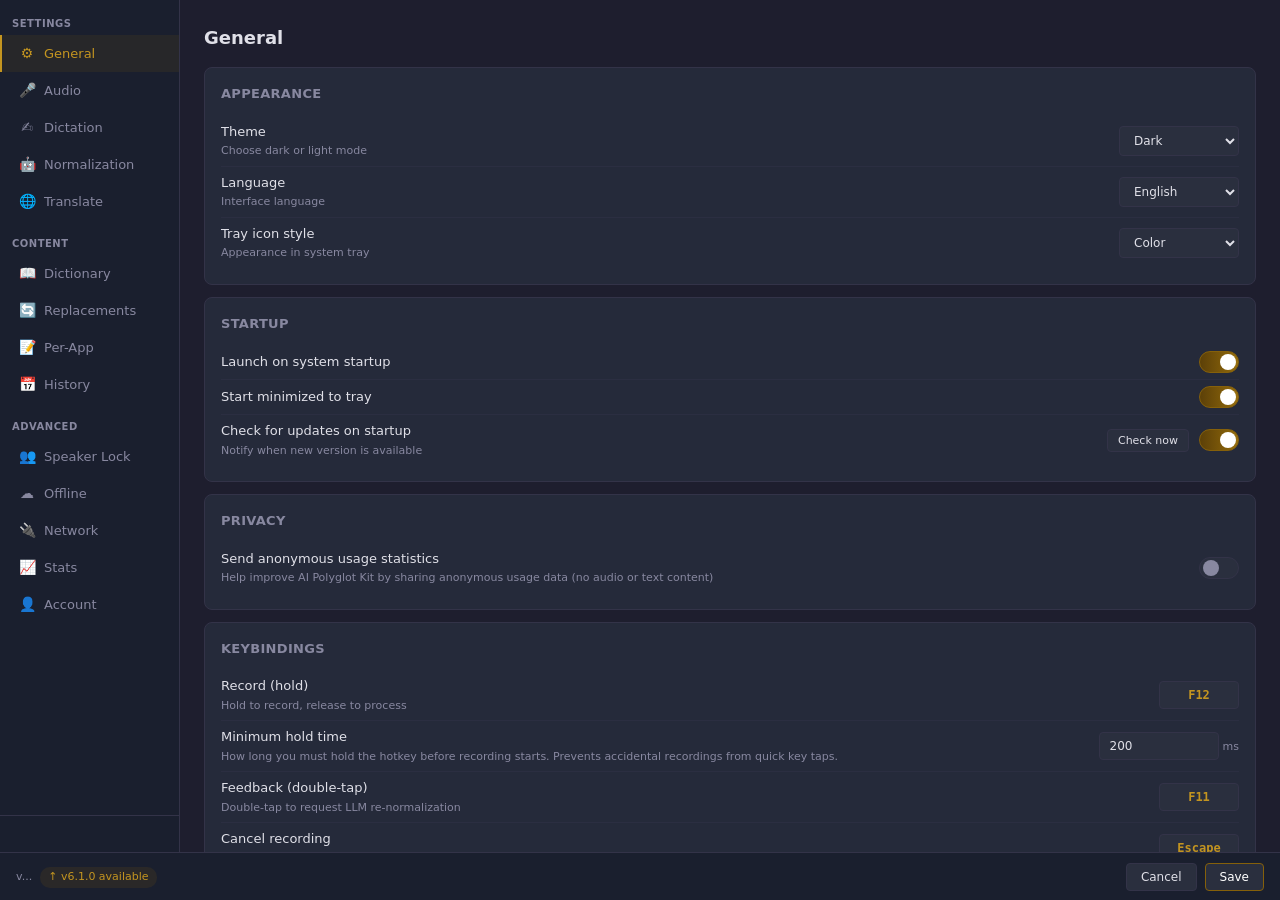
==== commit d1672bc6: "refactor(v7): extract i18n.js module, remove inline i18n from app.js Co-Authored-By: Claude Opus 4.6" ====
--- a/src/ui/web/index.html
+++ b/src/ui/web/index.html
@@ -2179,6 +2179,7 @@
 
 
 <script src="js/i18n-data.js"></script>
+<script src="js/i18n.js"></script>
 <script src="js/app.js"></script>
 </body>
 </html>
